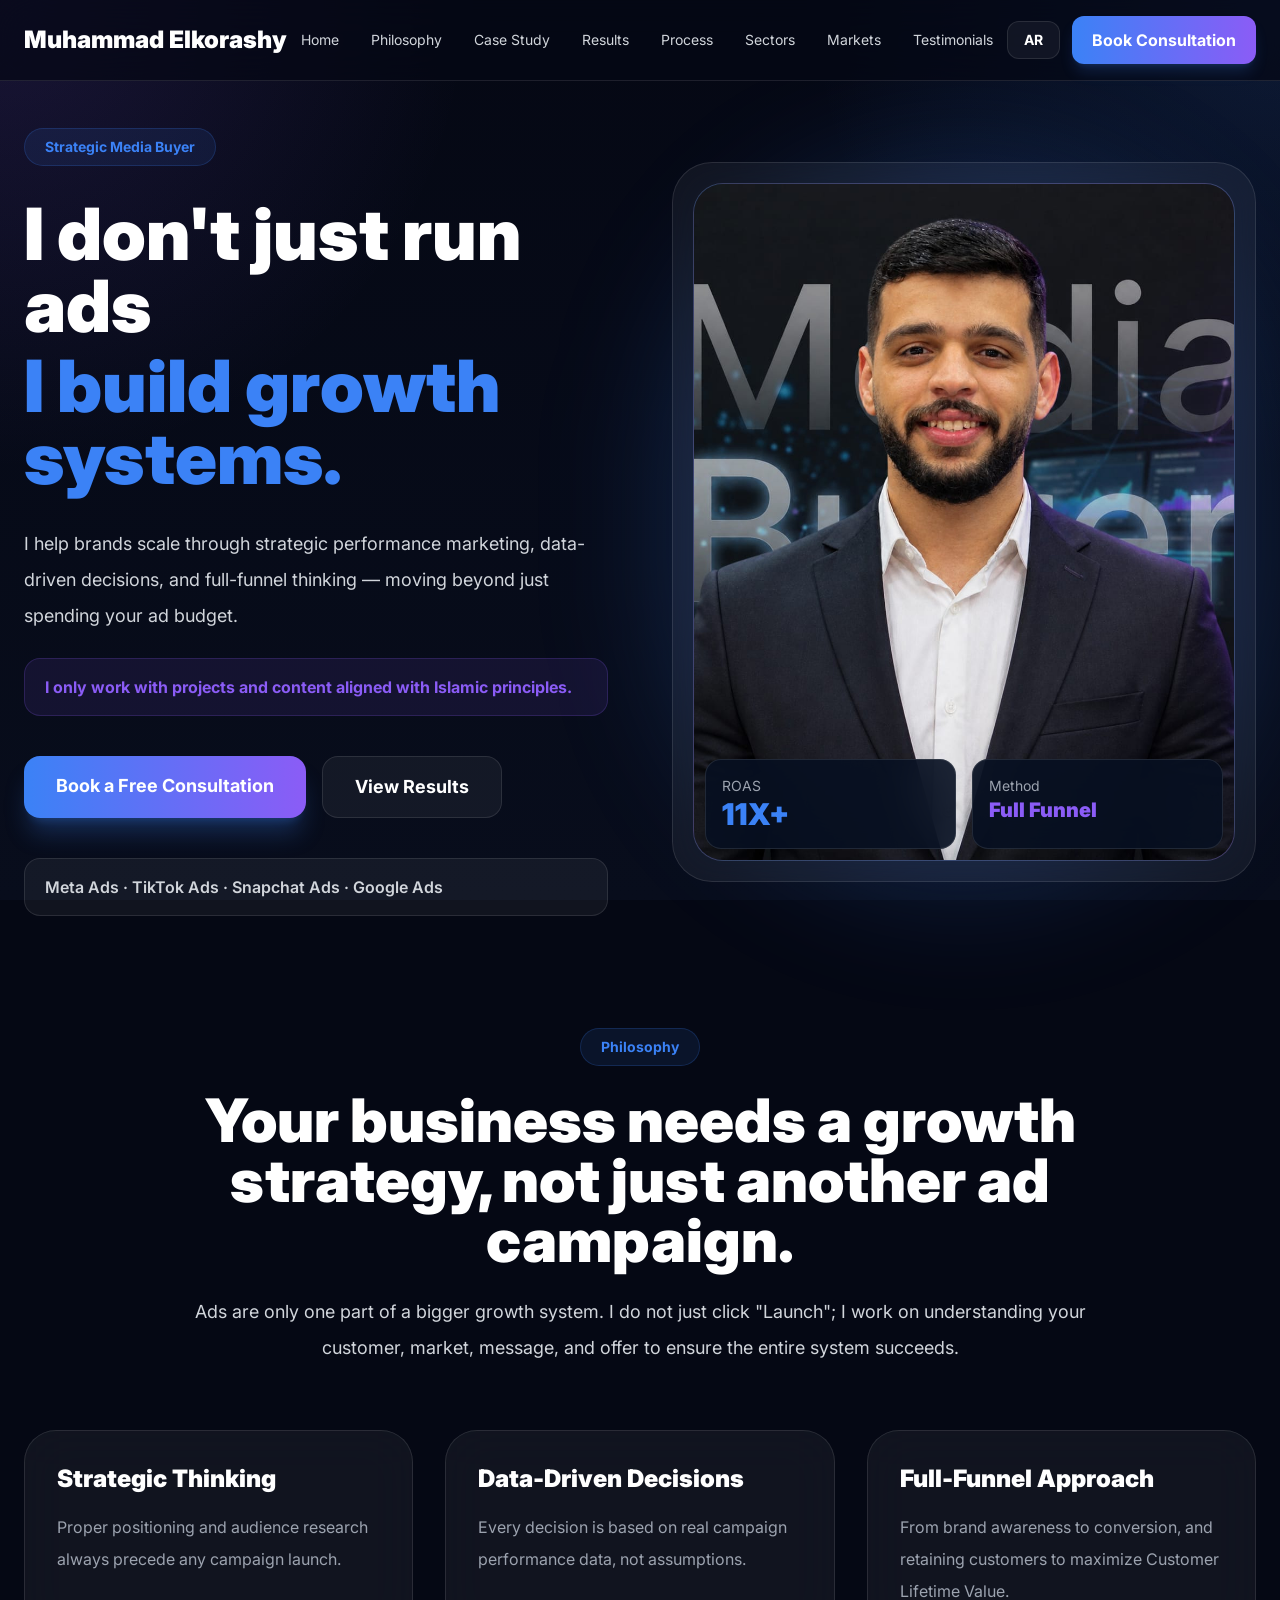
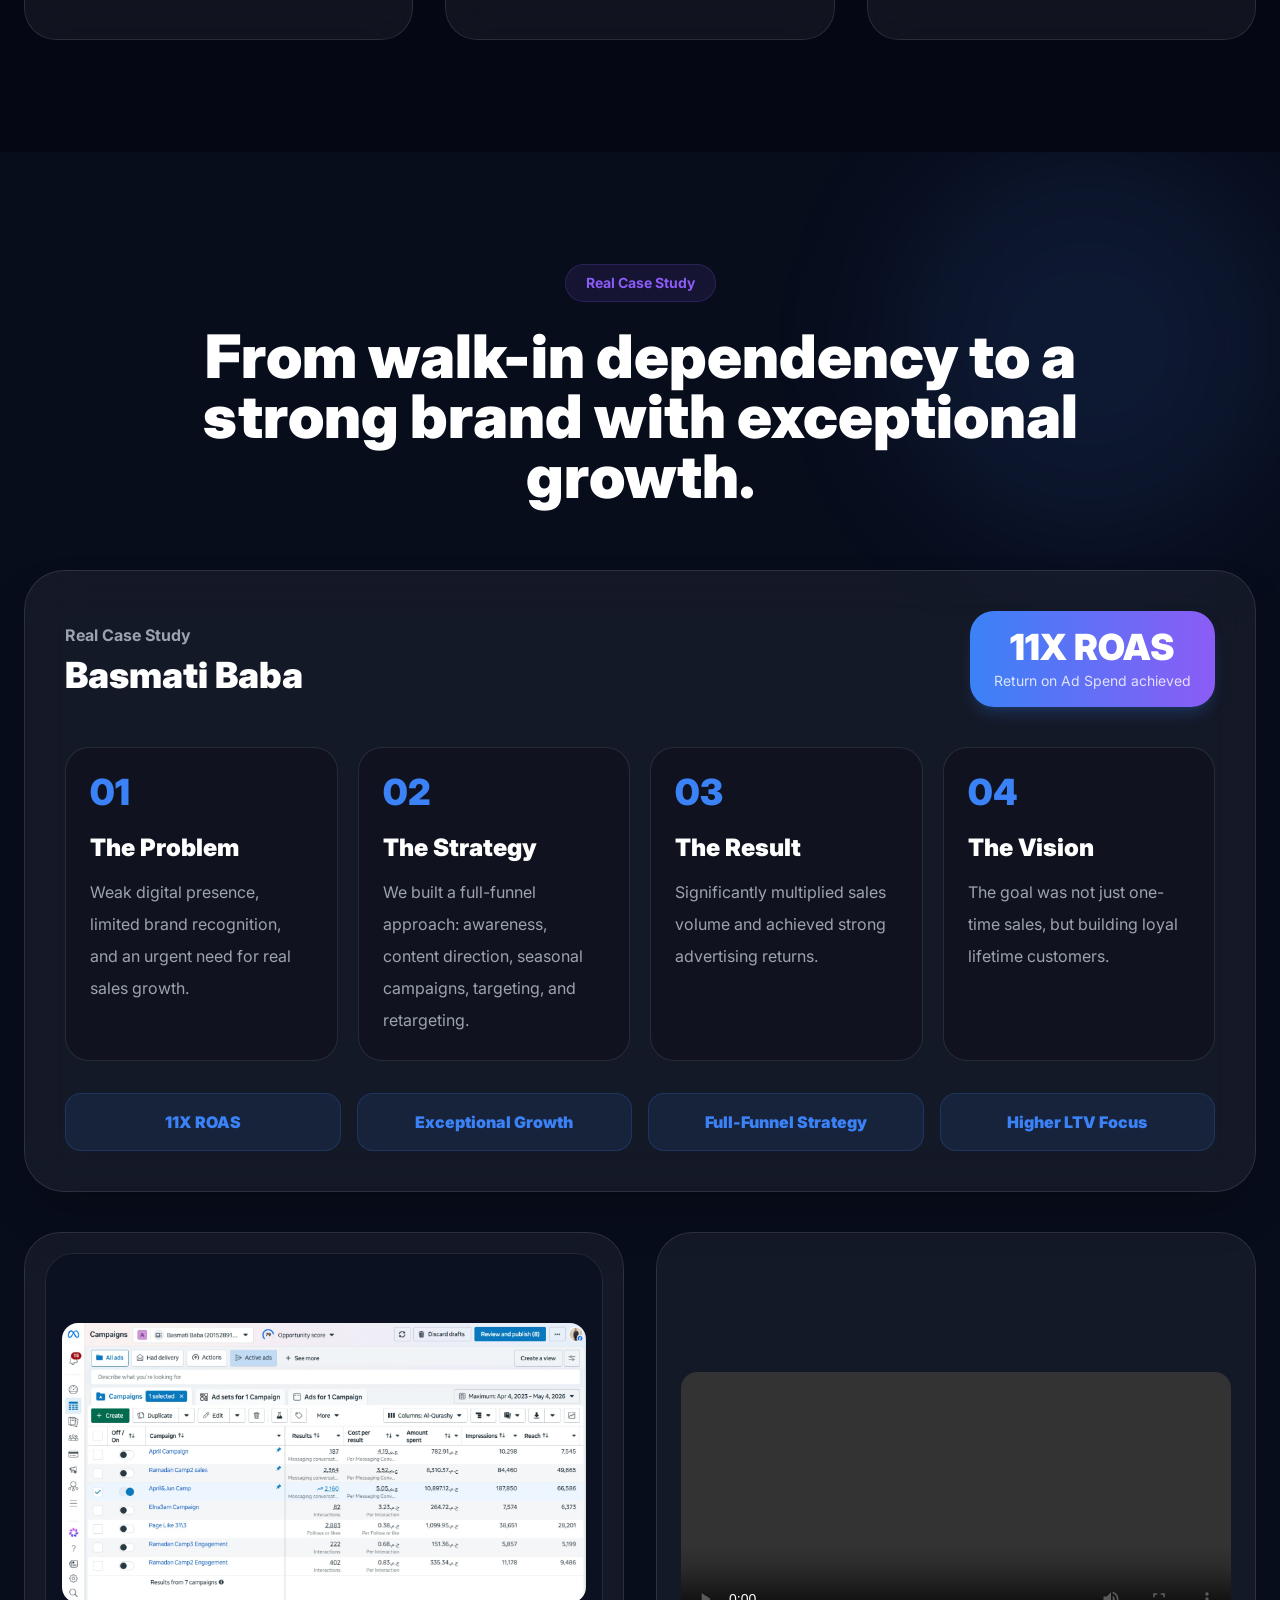
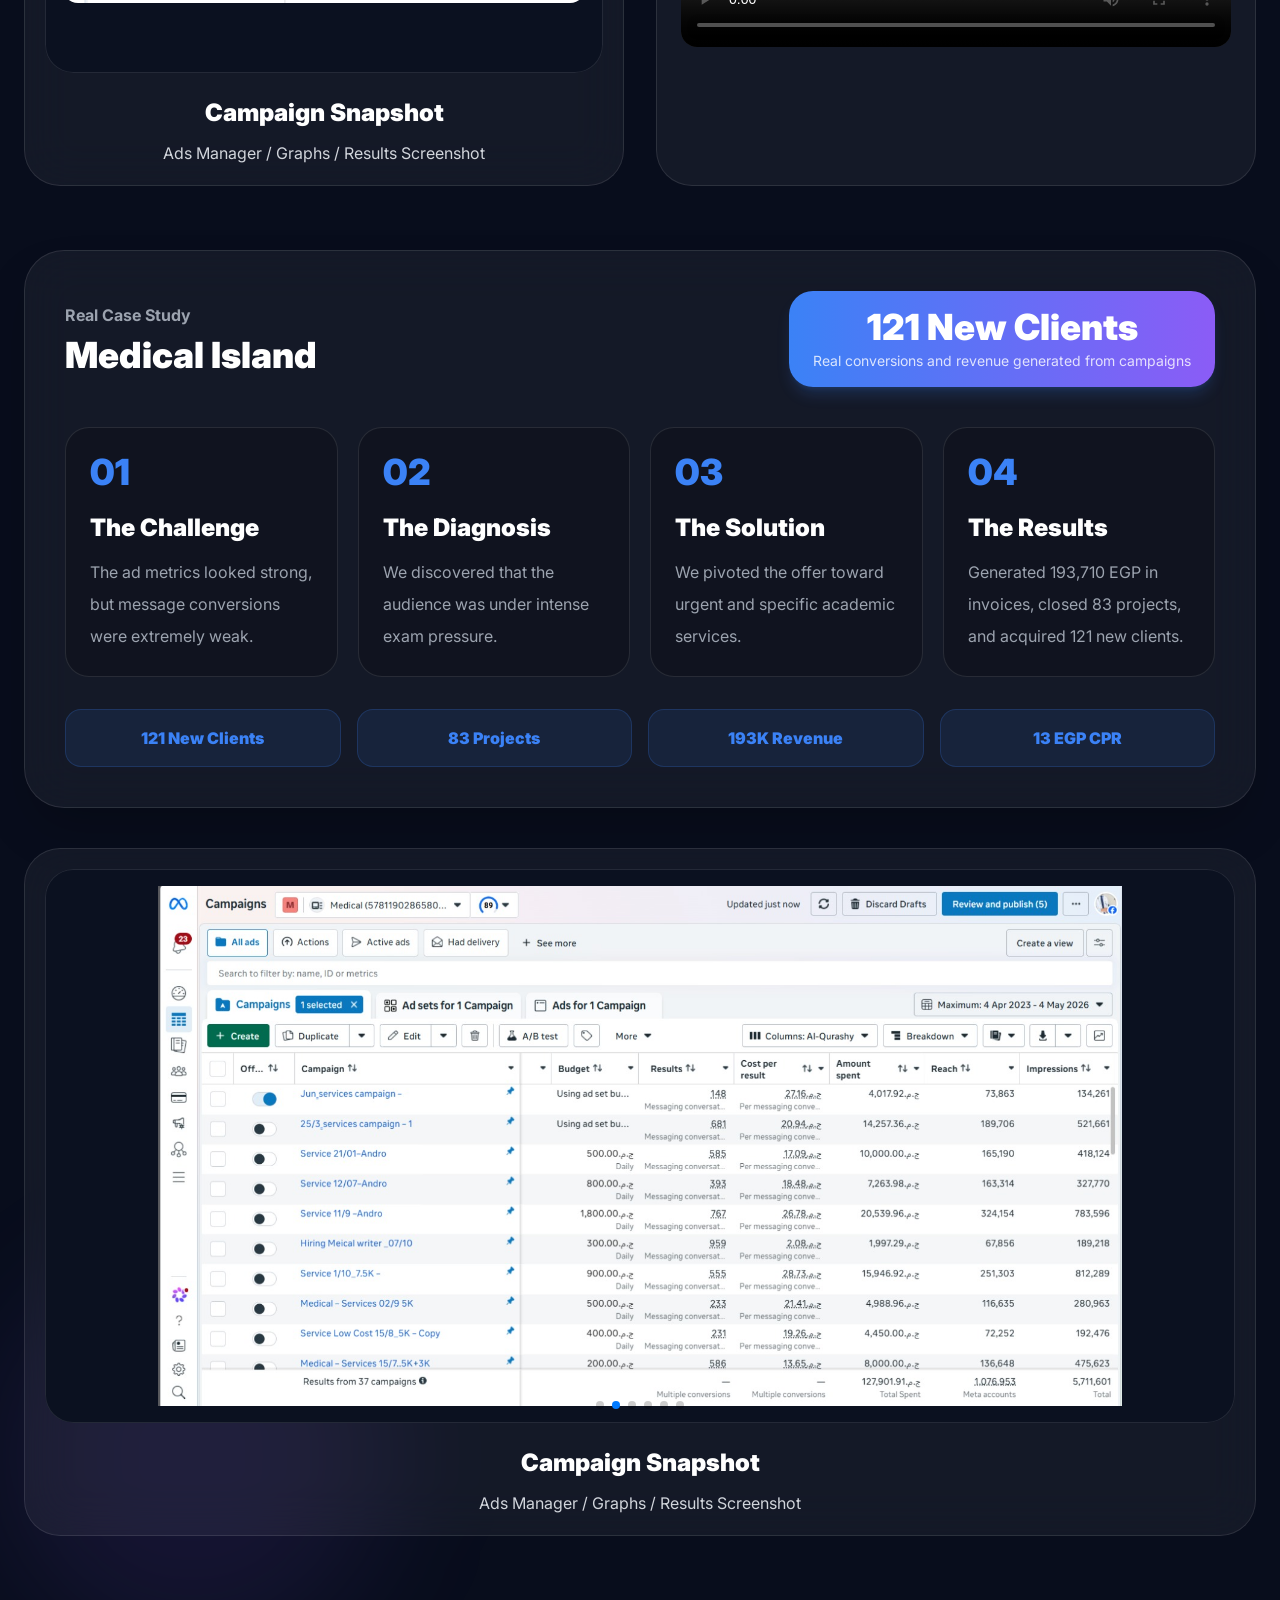
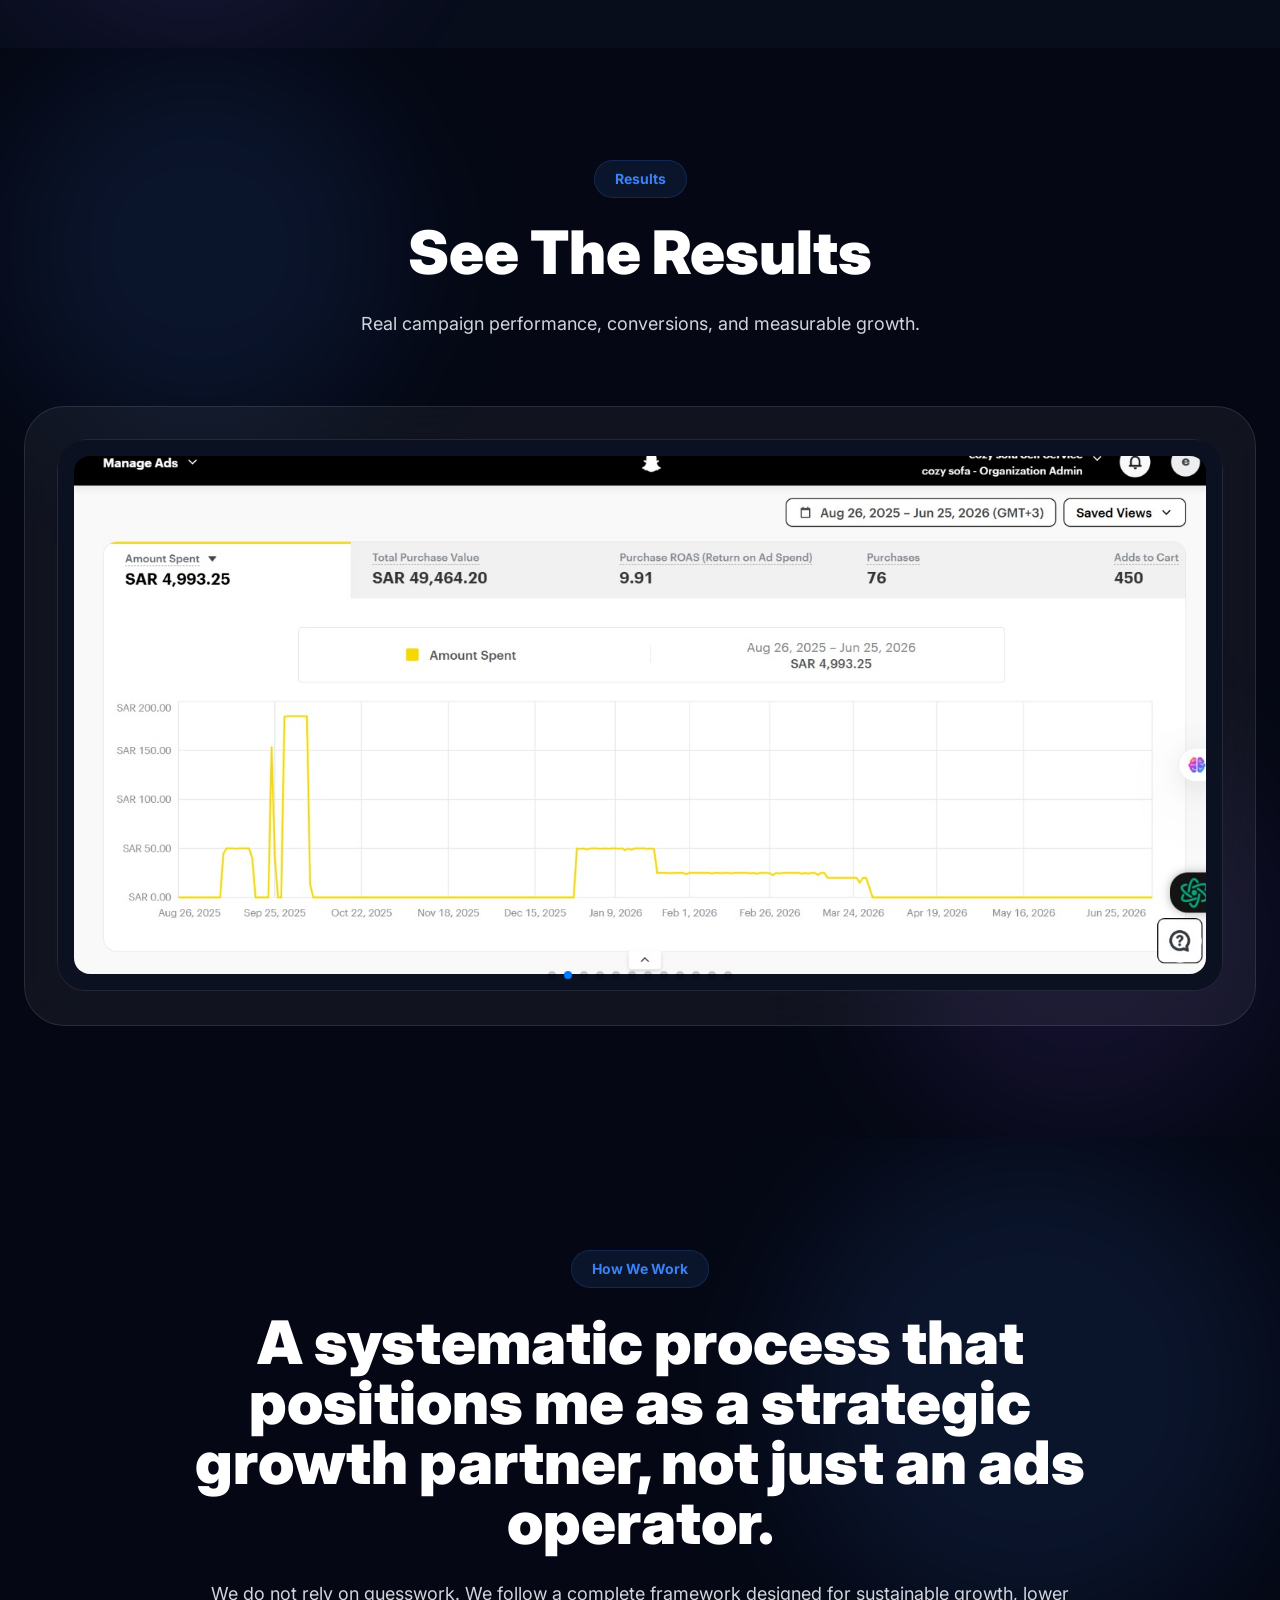
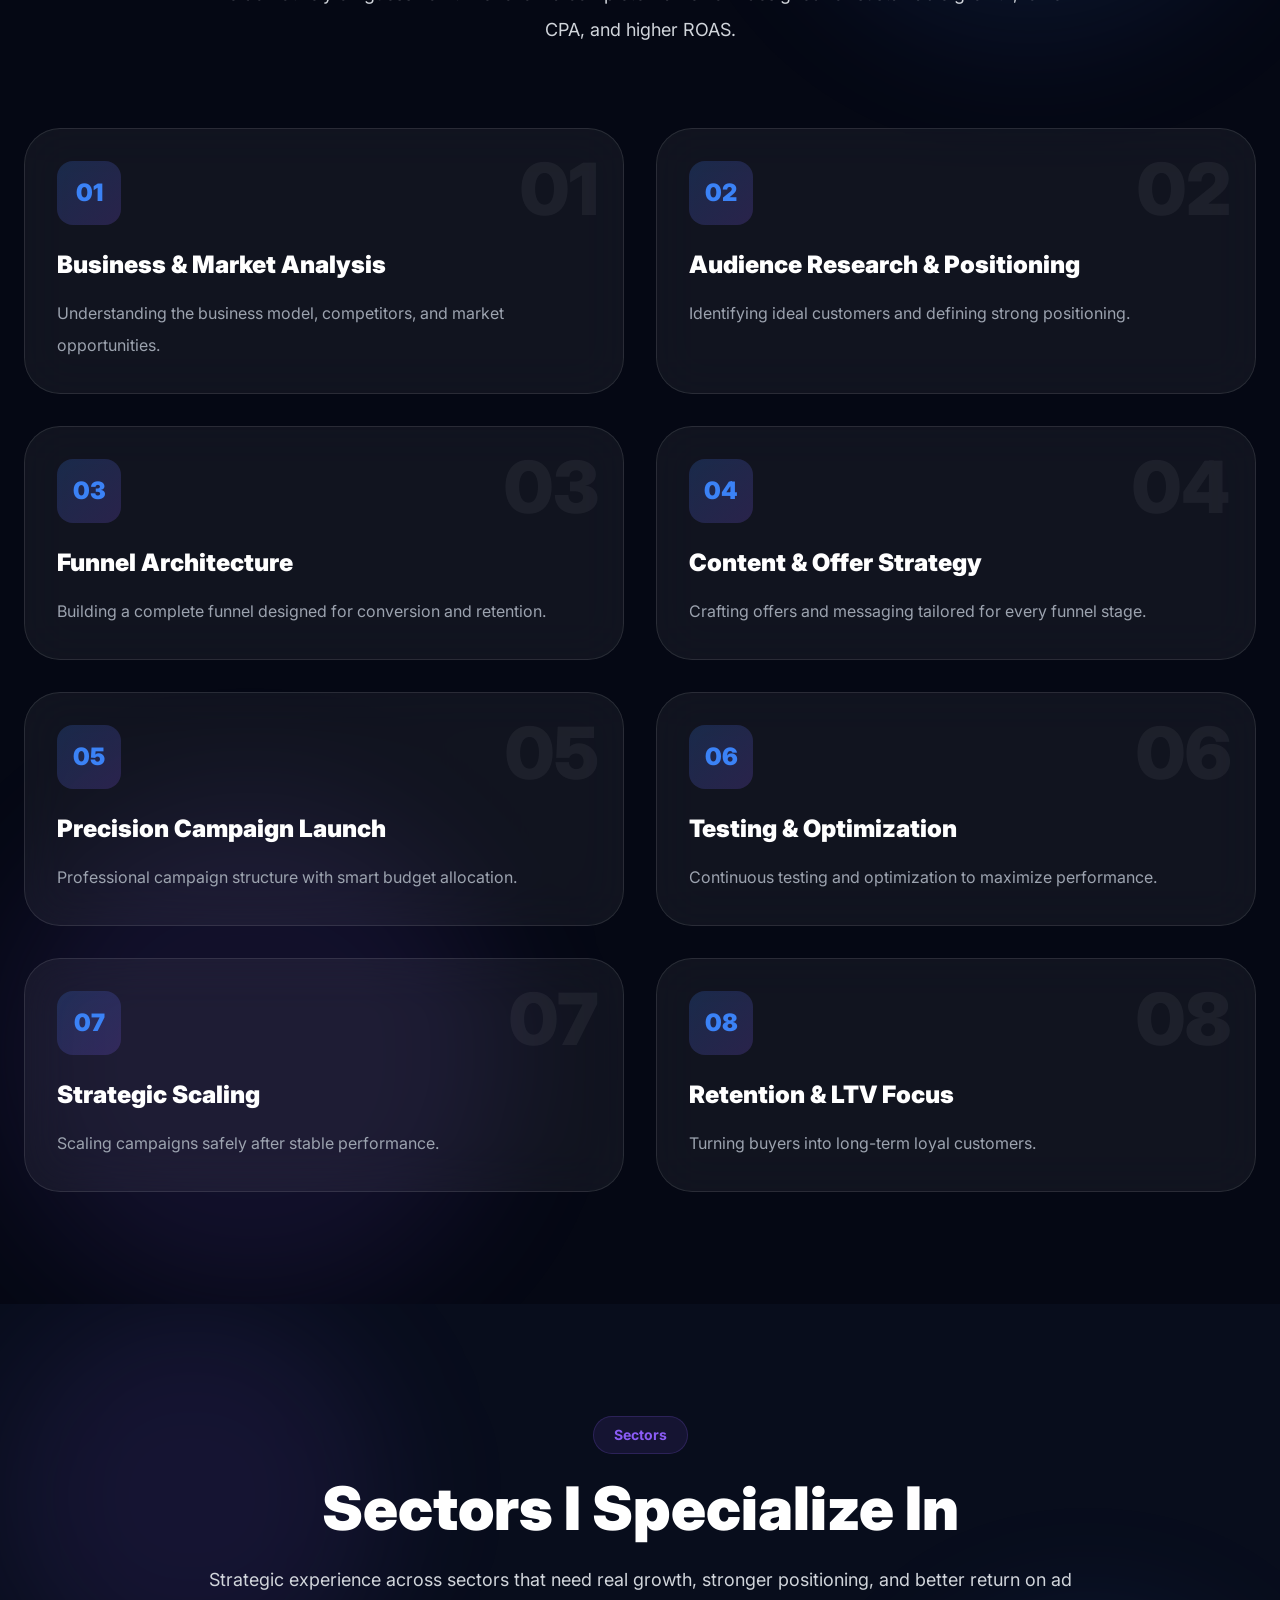
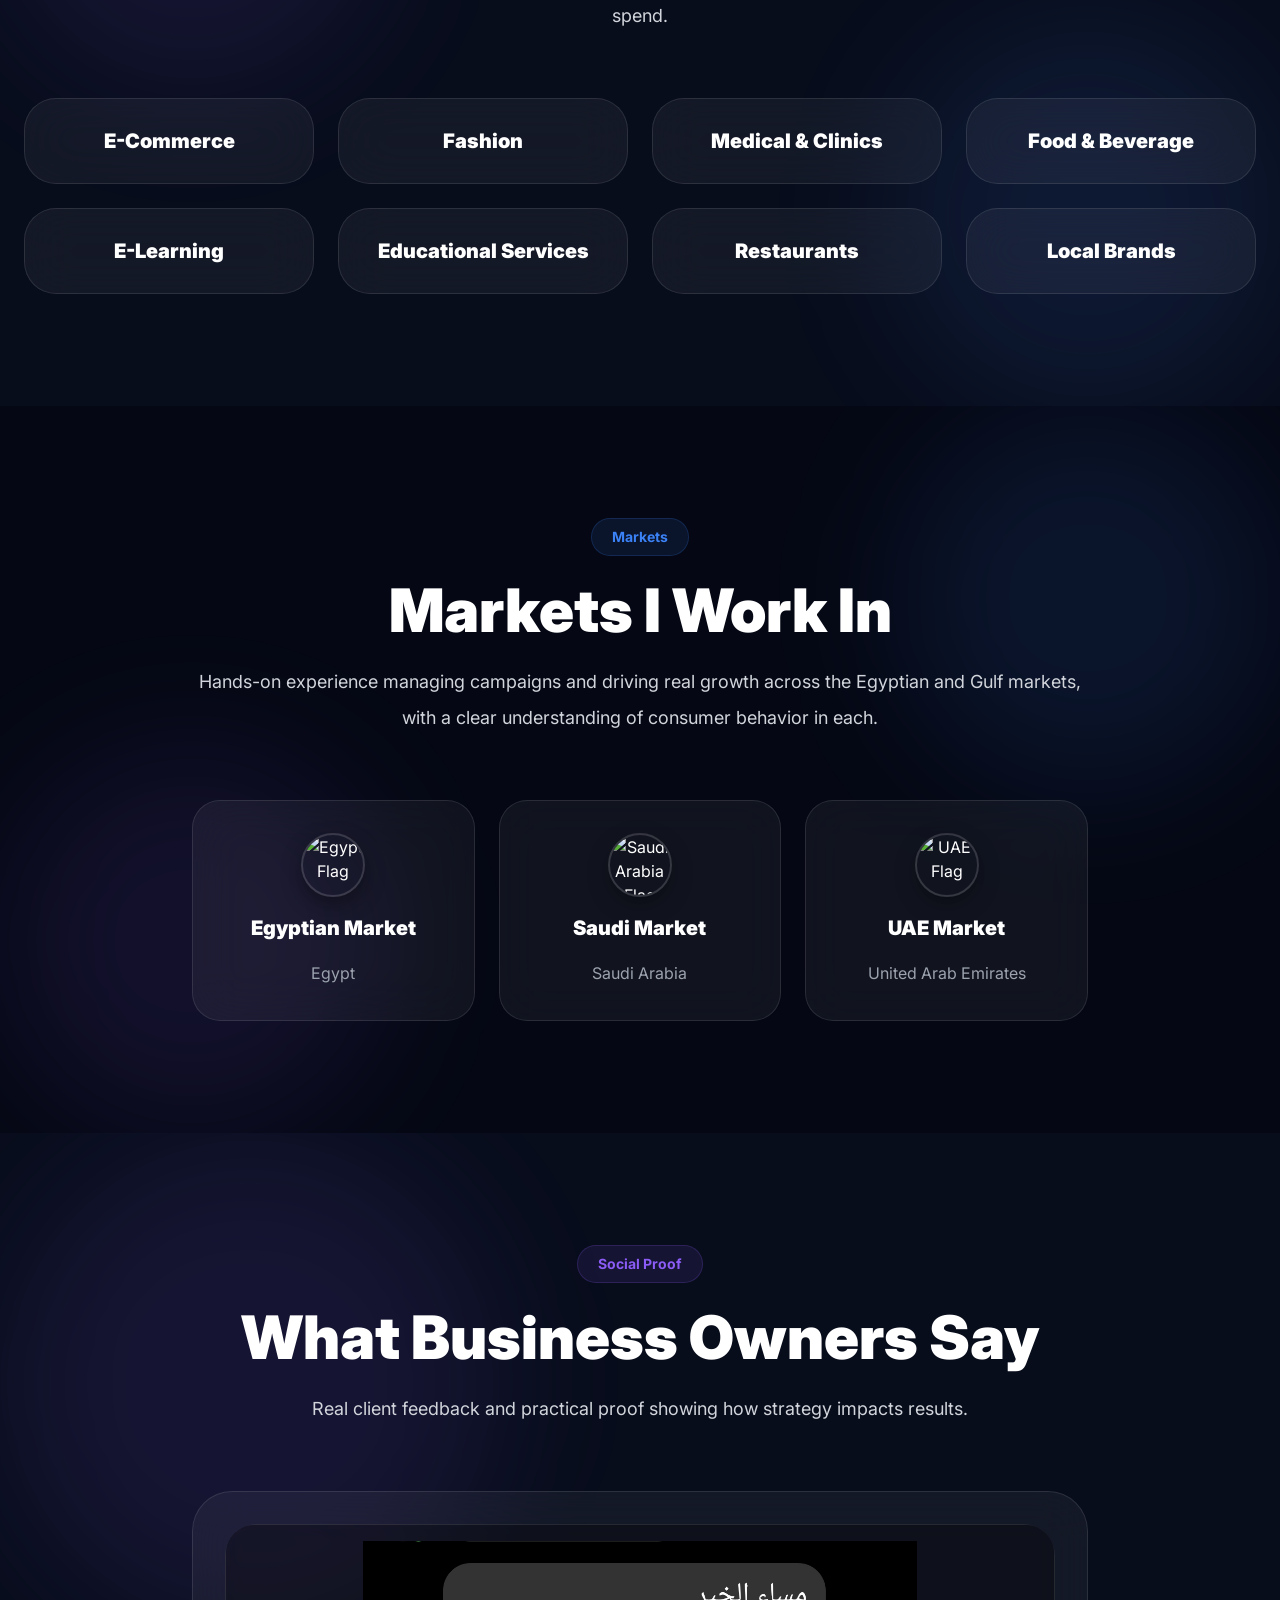
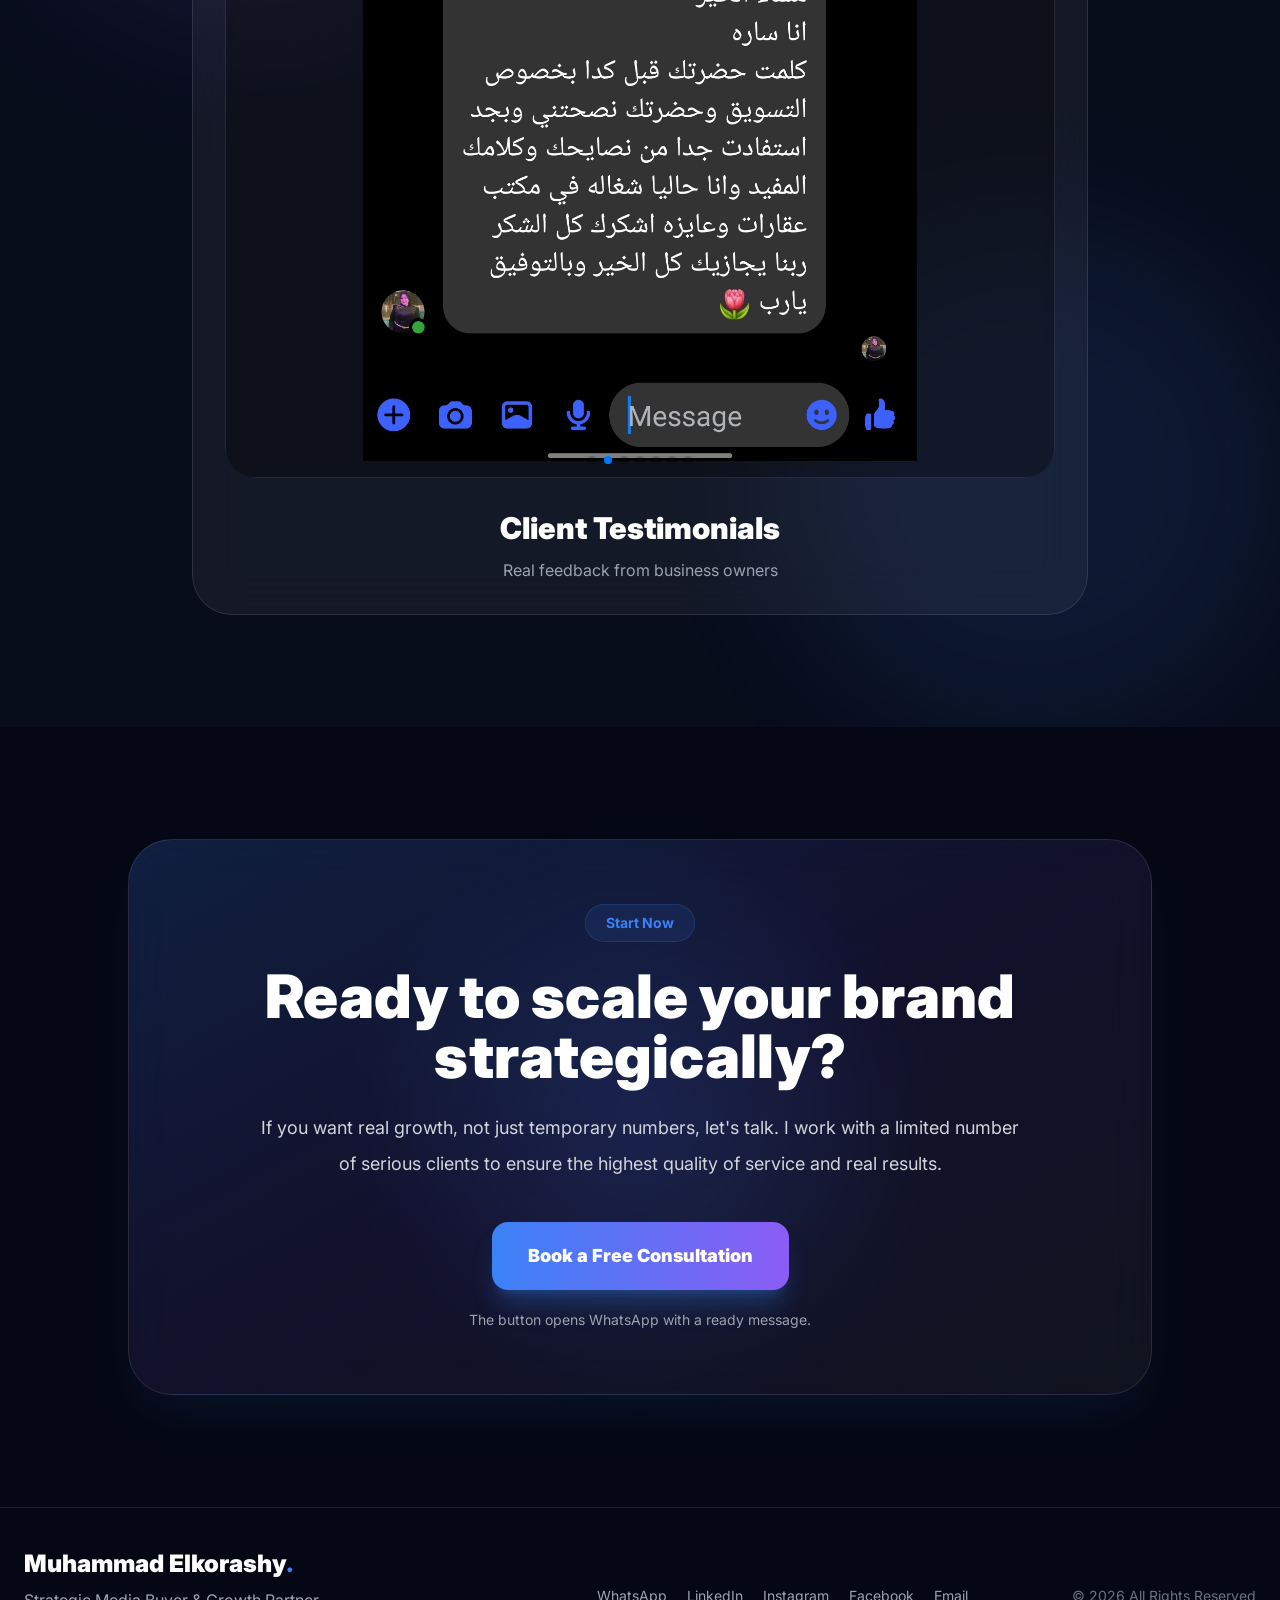
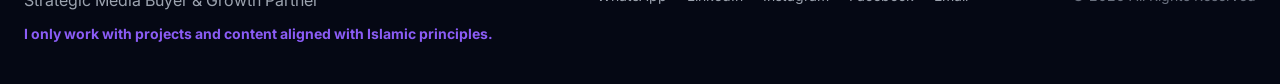
==== index-en.html @ f22efe4b "Initial commit" ====
<!DOCTYPE html>
<html lang="en" dir="ltr">

<head>
    <meta charset="UTF-8">
    <meta name="viewport" content="width=device-width, initial-scale=1.0">
    <title>Muhammad Elkorashy</title>
    <link rel="icon" type="image/png" href="favicon.png">
    <link rel="stylesheet" href="style.css">

    <link rel="stylesheet" href="https://cdn.jsdelivr.net/npm/swiper@11/swiper-bundle.min.css" />
    <link href="https://fonts.googleapis.com/css2?family=Cairo:wght@200;300;400;500;600;700;800;900&family=Inter:wght@400;500;600;700;800;900&display=swap" rel="stylesheet">
</head>

<body class="bg-dark text-white overflow-x-hidden">

    <div class="fixed inset-0 -z-10 bg-[radial-gradient(circle_at_top_right,rgba(59,130,246,.15),transparent_30%),radial-gradient(circle_at_top_left,rgba(139,92,246,.15),transparent_30%),linear-gradient(to_bottom,#050814,#080d1c)]"></div>

    <nav class="fixed top-0 left-0 right-0 z-50 border-b border-white/10 backdrop-blur-xl bg-[#050814]/70">
        <div class="max-w-7xl mx-auto px-6 py-4 flex items-center justify-between">

            <h1 class="text-2xl font-black">
                Muhammad Elkorashy<span class="text-primary"></span>
            </h1>

            <div class="hidden lg:flex items-center gap-8 text-sm text-gray-300">
                <a href="#home" class="hover:text-white transition">Home</a>
                <a href="#philosophy" class="hover:text-white transition">Philosophy</a>
                <a href="#case-study" class="hover:text-white transition">Case Study</a>
                <a href="#results" class="hover:text-white transition">Results</a>
                <!-- <a href="#services" class="hover:text-white transition">Services</a> -->
                <a href="#process" class="hover:text-white transition">Process</a>
                <a href="#sectors" class="hover:text-white transition">Sectors</a>
                <a href="#markets" class="hover:text-white transition">Markets</a>
                <a href="#proof" class="hover:text-white transition">Testimonials</a>
            </div>

            <div class="flex items-center gap-3">
                <a href="index.html" class="px-4 py-2 rounded-xl border border-white/10 bg-white/5 text-sm font-bold">
                    AR
                </a>

                <a href="#contact" class="bg-gradient-to-r from-primary to-secondary px-5 py-3 rounded-xl font-bold shadow-lg shadow-primary/20 hover:scale-105 transition">
                    Book Consultation
                </a>
            </div>

        </div>
    </nav>

    <section id="home" class="min-h-screen flex items-center pt-32 px-6">
        <div class="max-w-7xl mx-auto grid lg:grid-cols-2 gap-16 items-center">
            <div>
                <div class="inline-flex items-center rounded-full border border-primary/20 bg-primary/10 px-5 py-2 text-sm font-bold text-primary">
                    Strategic Media Buyer
                </div>

                <h1 class="text-5xl md:text-7xl font-black leading-tight mt-8">
                    I don't just run ads
                    <span class="text-primary block mt-2">I build growth systems.</span>
                </h1>

                <p class="text-gray-300 text-lg leading-9 mt-8 max-w-2xl">
                    I help brands scale through strategic performance marketing, data-driven decisions, and full-funnel thinking — moving beyond just spending your ad budget.
                </p>

                <p class="mt-6 border border-secondary/20 bg-secondary/10 rounded-2xl px-5 py-4 text-secondary font-bold max-w-2xl">
                    I only work with projects and content aligned with Islamic principles.
                </p>

                <div class="flex flex-wrap gap-4 mt-10">
                    <a href="#contact" class="bg-gradient-to-r from-primary to-secondary px-8 py-4 rounded-2xl font-bold text-lg shadow-xl shadow-primary/25 hover:scale-105 transition">
                        Book a Free Consultation
                    </a>
                    <a href="#results" class="border border-white/10 bg-white/5 px-8 py-4 rounded-2xl font-bold text-lg hover:bg-white/10 transition">
                        View Results
                    </a>
                </div>

                <div class="mt-10 border border-white/10 bg-white/5 rounded-2xl px-5 py-4 text-gray-300 font-semibold">
                    Meta Ads · TikTok Ads · Snapchat Ads · Google Ads
                </div>
            </div>

            <div class="relative">
                <div class="absolute inset-0 bg-primary/20 blur-3xl rounded-full"></div>

                <div class="relative border border-white/10 bg-white/5 backdrop-blur-xl rounded-[40px] p-5 overflow-hidden">
                    <div class="aspect-[4/5] rounded-[30px] bg-gradient-to-br from-primary/20 to-secondary/20 border border-white/10 overflow-hidden relative">
                        <img src="images/profile.webp" alt="Muhammad Elkorashy" class="w-full h-full object-cover" onerror="this.style.display='none'; this.nextElementSibling.style.display='flex';">

                        <div class="hidden w-full h-full items-center justify-center text-center p-8">
                            <div>
                                <div class="w-32 h-32 rounded-full bg-white/10 mx-auto mb-6"></div>
                                <h3 class="text-3xl font-black">Personal Photo</h3>
                                <p class="text-gray-400 mt-3">Place the image inside public/images/profile.webp</p>
                            </div>
                        </div>
                    </div>

                    <div class="absolute bottom-8 right-8 left-8 grid grid-cols-2 gap-4">
                        <div class="bg-[#071022]/90 border border-white/10 rounded-2xl p-4 backdrop-blur-xl">
                            <p class="text-sm text-gray-400">ROAS</p>
                            <h3 class="text-3xl font-black text-primary">11X+</h3>
                        </div>
                        <div class="bg-[#071022]/90 border border-white/10 rounded-2xl p-4 backdrop-blur-xl">
                            <p class="text-sm text-gray-400">Method</p>
                            <h3 class="text-xl font-black text-secondary">Full Funnel</h3>
                        </div>
                    </div>
                </div>
            </div>
        </div>
    </section>

    <!-- Philosophy -->
    <section id="philosophy" class="py-28 px-6 relative">
        <div class="max-w-7xl mx-auto">
            <div class="text-center max-w-4xl mx-auto mb-16">
                <div class="inline-flex items-center rounded-full border border-primary/20 bg-primary/10 px-5 py-2 text-sm font-bold text-primary">
                    Philosophy
                </div>
                <h2 class="text-4xl md:text-6xl font-black leading-tight mt-6">
                    Your business needs a growth strategy, not just another ad campaign.
                </h2>
                <p class="text-gray-300 text-lg leading-9 mt-6">
                    Ads are only one part of a bigger growth system. I do not just click "Launch"; I work on understanding your customer, market, message, and offer to ensure the entire system succeeds.
                </p>
            </div>

            <div class="grid md:grid-cols-3 gap-8">
                <div class="group bg-white/5 border border-white/10 rounded-[32px] p-8 backdrop-blur-xl hover:border-primary/40 hover:bg-primary/5 transition duration-300">
                    <h3 class="text-2xl font-black mb-4">Strategic Thinking</h3>
                    <p class="text-gray-400 leading-8">Proper positioning and audience research always precede any campaign launch.</p>
                </div>
                <div class="group bg-white/5 border border-white/10 rounded-[32px] p-8 backdrop-blur-xl hover:border-primary/40 hover:bg-primary/5 transition duration-300">
                    <h3 class="text-2xl font-black mb-4">Data-Driven Decisions</h3>
                    <p class="text-gray-400 leading-8">Every decision is based on real campaign performance data, not assumptions.</p>
                </div>
                <div class="group bg-white/5 border border-white/10 rounded-[32px] p-8 backdrop-blur-xl hover:border-primary/40 hover:bg-primary/5 transition duration-300">
                    <h3 class="text-2xl font-black mb-4">Full-Funnel Approach</h3>
                    <p class="text-gray-400 leading-8">From brand awareness to conversion, and retaining customers to maximize Customer Lifetime Value.</p>
                </div>
            </div>
        </div>
    </section>

    <!-- Case Study -->
    <section id="case-study" class="py-28 px-6 bg-[#080d1c] relative overflow-hidden">
        <div class="absolute top-0 right-0 w-96 h-96 bg-primary/10 rounded-full blur-3xl"></div>
        <div class="absolute bottom-0 left-0 w-96 h-96 bg-secondary/10 rounded-full blur-3xl"></div>

        <div class="max-w-7xl mx-auto relative z-10">
            <div class="text-center max-w-4xl mx-auto mb-16">
                <div class="inline-flex items-center rounded-full border border-secondary/20 bg-secondary/10 px-5 py-2 text-sm font-bold text-secondary">
                    Real Case Study
                </div>
                <h2 class="text-4xl md:text-6xl font-black leading-tight mt-6">
                    From walk-in dependency to a strong brand with exceptional growth.
                </h2>
            </div>

            <div class="grid gap-16">

                <!-- Case 1: Basmati Baba -->
                <div class="grid gap-10">
                    <div class="bg-white/5 border border-white/10 rounded-[40px] p-8 md:p-10 backdrop-blur-xl shadow-2xl">
                        <div class="flex flex-wrap items-center justify-between gap-6 mb-10">
                            <div>
                                <p class="text-gray-400 font-bold mb-2">Real Case Study</p>
                                <h3 class="text-4xl font-black">Basmati Baba</h3>
                            </div>
                            <div class="bg-gradient-to-r from-primary to-secondary rounded-3xl px-6 py-4 text-center shadow-lg shadow-primary/20">
                                <h4 class="text-4xl font-black">11X ROAS</h4>
                                <p class="text-sm mt-1 text-white/80">Return on Ad Spend achieved</p>
                            </div>
                        </div>

                        <div class="grid md:grid-cols-2 lg:grid-cols-4 gap-5">
                            <div class="bg-black/20 border border-white/10 rounded-3xl p-6 hover:border-primary/40 transition">
                                <div class="text-4xl font-black text-primary mb-5">01</div>
                                <h4 class="text-2xl font-black mb-3">The Problem</h4>
                                <p class="text-gray-400 leading-8">Weak digital presence, limited brand recognition, and an urgent need for real sales growth.</p>
                            </div>
                            <div class="bg-black/20 border border-white/10 rounded-3xl p-6 hover:border-primary/40 transition">
                                <div class="text-4xl font-black text-primary mb-5">02</div>
                                <h4 class="text-2xl font-black mb-3">The Strategy</h4>
                                <p class="text-gray-400 leading-8">We built a full-funnel approach: awareness, content direction, seasonal campaigns, targeting, and retargeting.</p>
                            </div>
                            <div class="bg-black/20 border border-white/10 rounded-3xl p-6 hover:border-primary/40 transition">
                                <div class="text-4xl font-black text-primary mb-5">03</div>
                                <h4 class="text-2xl font-black mb-3">The Result</h4>
                                <p class="text-gray-400 leading-8">Significantly multiplied sales volume and achieved strong advertising returns.</p>
                            </div>
                            <div class="bg-black/20 border border-white/10 rounded-3xl p-6 hover:border-primary/40 transition">
                                <div class="text-4xl font-black text-primary mb-5">04</div>
                                <h4 class="text-2xl font-black mb-3">The Vision</h4>
                                <p class="text-gray-400 leading-8">The goal was not just one-time sales, but building loyal lifetime customers.</p>
                            </div>
                        </div>

                        <div class="grid sm:grid-cols-2 lg:grid-cols-4 gap-4 mt-8">
                            <div class="bg-primary/10 border border-primary/20 rounded-2xl p-4 text-center font-black text-primary">11X ROAS</div>
                            <div class="bg-primary/10 border border-primary/20 rounded-2xl p-4 text-center font-black text-primary">Exceptional Growth</div>
                            <div class="bg-primary/10 border border-primary/20 rounded-2xl p-4 text-center font-black text-primary">Full-Funnel Strategy</div>
                            <div class="bg-primary/10 border border-primary/20 rounded-2xl p-4 text-center font-black text-primary">Higher LTV Focus</div>
                        </div>
                    </div>

                    <div class="grid lg:grid-cols-2 gap-8">
                        <div class="bg-white/5 border border-white/10 rounded-[36px] p-5 backdrop-blur-xl overflow-hidden">
                            <div class="swiper caseStudySlider-0 overflow-hidden rounded-[28px]">
                                <div class="swiper-wrapper">
                                    <div class="swiper-slide">
                                        <div class="rounded-[28px] border border-white/10 bg-[#0B1120] p-4 flex items-center justify-center min-h-[420px]">
                                            <img src="images/case-study/basmati-1.jpg" class="max-h-[520px] w-full object-contain rounded-2xl" alt="Basmati Baba">
                                        </div>
                                    </div>
                                    <!-- <div class="swiper-slide">
                                        <div class="rounded-[28px] border border-white/10 bg-[#0B1120] p-4 flex items-center justify-center min-h-[420px]">
                                            <img src="images/case-study/basmati-2.jpg" class="max-h-[520px] w-full object-contain rounded-2xl" alt="Basmati Baba">
                                        </div>
                                    </div>
                                     <div class="swiper-slide">
                                        <div class="rounded-[28px] border border-white/10 bg-[#0B1120] p-4 flex items-center justify-center min-h-[420px]">
                                            <img src="images/case-study/basmati-3.jpg" class="max-h-[520px] w-full object-contain rounded-2xl" alt="Basmati Baba">
                                        </div>
                                    </div> -->
                                </div>
                                <div class="swiper-pagination"></div>
                            </div>
                            <div class="text-center mt-6">
                                <h4 class="text-2xl font-black">Campaign Snapshot</h4>
                                <p class="text-gray-300 mt-3">Ads Manager / Graphs / Results Screenshot</p>
                            </div>
                        </div>

                        <div class="bg-white/5 border border-white/10 rounded-[36px] p-6 min-h-[420px] flex items-center justify-center text-center">
                            <video controls class="max-h-[520px] w-full object-contain rounded-2xl bg-[#0B1120]">
                                <source src="videos/basmati-video.mp4" type="video/mp4">
                            </video>
                        </div>
                    </div>
                </div>

                <!-- Case 2: Medical Island -->
                <div class="grid gap-10">
                    <div class="bg-white/5 border border-white/10 rounded-[40px] p-8 md:p-10 backdrop-blur-xl shadow-2xl">
                        <div class="flex flex-wrap items-center justify-between gap-6 mb-10">
                            <div>
                                <p class="text-gray-400 font-bold mb-2">Real Case Study</p>
                                <h3 class="text-4xl font-black">Medical Island</h3>
                            </div>
                            <div class="bg-gradient-to-r from-primary to-secondary rounded-3xl px-6 py-4 text-center shadow-lg shadow-primary/20">
                                <h4 class="text-4xl font-black">121 New Clients</h4>
                                <p class="text-sm mt-1 text-white/80">Real conversions and revenue generated from campaigns</p>
                            </div>
                        </div>

                        <div class="grid md:grid-cols-2 lg:grid-cols-4 gap-5">
                            <div class="bg-black/20 border border-white/10 rounded-3xl p-6 hover:border-primary/40 transition">
                                <div class="text-4xl font-black text-primary mb-5">01</div>
                                <h4 class="text-2xl font-black mb-3">The Challenge</h4>
                                <p class="text-gray-400 leading-8">The ad metrics looked strong, but message conversions were extremely weak.</p>
                            </div>
                            <div class="bg-black/20 border border-white/10 rounded-3xl p-6 hover:border-primary/40 transition">
                                <div class="text-4xl font-black text-primary mb-5">02</div>
                                <h4 class="text-2xl font-black mb-3">The Diagnosis</h4>
                                <p class="text-gray-400 leading-8">We discovered that the audience was under intense exam pressure.</p>
                            </div>
                            <div class="bg-black/20 border border-white/10 rounded-3xl p-6 hover:border-primary/40 transition">
                                <div class="text-4xl font-black text-primary mb-5">03</div>
                                <h4 class="text-2xl font-black mb-3">The Solution</h4>
                                <p class="text-gray-400 leading-8">We pivoted the offer toward urgent and specific academic services.</p>
                            </div>
                            <div class="bg-black/20 border border-white/10 rounded-3xl p-6 hover:border-primary/40 transition">
                                <div class="text-4xl font-black text-primary mb-5">04</div>
                                <h4 class="text-2xl font-black mb-3">The Results</h4>
                                <p class="text-gray-400 leading-8">Generated 193,710 EGP in invoices, closed 83 projects, and acquired 121 new clients.</p>
                            </div>
                        </div>

                        <div class="grid sm:grid-cols-2 lg:grid-cols-4 gap-4 mt-8">
                            <div class="bg-primary/10 border border-primary/20 rounded-2xl p-4 text-center font-black text-primary">121 New Clients</div>
                            <div class="bg-primary/10 border border-primary/20 rounded-2xl p-4 text-center font-black text-primary">83 Projects</div>
                            <div class="bg-primary/10 border border-primary/20 rounded-2xl p-4 text-center font-black text-primary">193K Revenue</div>
                            <div class="bg-primary/10 border border-primary/20 rounded-2xl p-4 text-center font-black text-primary">13 EGP CPR</div>
                        </div>
                    </div>

                    <div class="grid grid-cols-1 gap-8">
                        <div class="bg-white/5 border border-white/10 rounded-[36px] p-5 backdrop-blur-xl overflow-hidden">
                            <div class="swiper caseStudySlider-1 overflow-hidden rounded-[28px]">
                                <div class="swiper-wrapper">
                                    <div class="swiper-slide"><div class="rounded-[28px] border border-white/10 bg-[#0B1120] p-4 flex items-center justify-center min-h-[420px]"><img src="images/case-study/medical-1.jpg" class="max-h-[520px] w-full object-contain rounded-2xl" alt="Medical Island"></div></div>
                                    <div class="swiper-slide"><div class="rounded-[28px] border border-white/10 bg-[#0B1120] p-4 flex items-center justify-center min-h-[420px]"><img src="images/case-study/medical-2.jpg" class="max-h-[520px] w-full object-contain rounded-2xl" alt="Medical Island"></div></div>
                                    <div class="swiper-slide"><div class="rounded-[28px] border border-white/10 bg-[#0B1120] p-4 flex items-center justify-center min-h-[420px]"><img src="images/case-study/medical-3.jpg" class="max-h-[520px] w-full object-contain rounded-2xl" alt="Medical Island"></div></div>
                                    <div class="swiper-slide"><div class="rounded-[28px] border border-white/10 bg-[#0B1120] p-4 flex items-center justify-center min-h-[420px]"><img src="images/case-study/medical-4.jpg" class="max-h-[520px] w-full object-contain rounded-2xl" alt="Medical Island"></div></div>
                                    <div class="swiper-slide"><div class="rounded-[28px] border border-white/10 bg-[#0B1120] p-4 flex items-center justify-center min-h-[420px]"><img src="images/case-study/medical-5.jpg" class="max-h-[520px] w-full object-contain rounded-2xl" alt="Medical Island"></div></div>
                                    <div class="swiper-slide"><div class="rounded-[28px] border border-white/10 bg-[#0B1120] p-4 flex items-center justify-center min-h-[420px]"><img src="images/case-study/medical-6.jpg" class="max-h-[520px] w-full object-contain rounded-2xl" alt="Medical Island"></div></div>
                                </div>
                                <div class="swiper-pagination"></div>
                            </div>
                            <div class="text-center mt-6">
                                <h4 class="text-2xl font-black">Campaign Snapshot</h4>
                                <p class="text-gray-300 mt-3">Ads Manager / Graphs / Results Screenshot</p>
                            </div>
                        </div>
                    </div>
                </div>

            </div>
        </div>
    </section>

    <!-- Results -->
    <section id="results" class="py-28 px-6 bg-[#050814] relative overflow-hidden">
        <div class="absolute top-0 left-0 w-[400px] h-[400px] bg-primary/10 rounded-full blur-3xl"></div>
        <div class="absolute bottom-0 right-0 w-[400px] h-[400px] bg-secondary/10 rounded-full blur-3xl"></div>

        <div class="max-w-7xl mx-auto relative z-10">
            <div class="text-center max-w-4xl mx-auto mb-16">
                <div class="inline-flex items-center rounded-full border border-primary/20 bg-primary/10 px-5 py-2 text-sm font-bold text-primary">
                    Results
                </div>
                <h2 class="text-4xl md:text-6xl font-black leading-tight mt-6">See The Results</h2>
                <p class="text-gray-300 text-lg leading-9 mt-6">
                    Real campaign performance, conversions, and measurable growth.
                </p>
            </div>

            <div class="bg-white/5 border border-white/10 rounded-[40px] p-5 md:p-8 backdrop-blur-xl">
                <div class="swiper resultsSlider overflow-hidden rounded-[32px]">
                    <div class="swiper-wrapper">
                        <div class="swiper-slide"><div class="rounded-[28px] border border-white/10 bg-[#0B1120] p-4 flex items-center justify-center min-h-[520px]"><img src="images/results/result10.jpg" class="max-h-[520px] w-full object-contain rounded-2xl" alt="Results"></div></div>
                        <div class="swiper-slide"><div class="rounded-[28px] border border-white/10 bg-[#0B1120] p-4 flex items-center justify-center min-h-[520px]"><img src="images/results/result12.jpg" class="max-h-[520px] w-full object-contain rounded-2xl" alt="Results"></div></div>
                        <div class="swiper-slide"><div class="rounded-[28px] border border-white/10 bg-[#0B1120] p-4 flex items-center justify-center min-h-[520px]"><img src="images/results/result13.jpg" class="max-h-[520px] w-full object-contain rounded-2xl" alt="Results"></div></div>
                        <div class="swiper-slide"><div class="rounded-[28px] border border-white/10 bg-[#0B1120] p-4 flex items-center justify-center min-h-[520px]"><img src="images/results/result11.jpg" class="max-h-[520px] w-full object-contain rounded-2xl" alt="Results"></div></div>
                        <div class="swiper-slide"><div class="rounded-[28px] border border-white/10 bg-[#0B1120] p-4 flex items-center justify-center min-h-[520px]"><img src="images/results/result1.jpg" class="max-h-[520px] w-full object-contain rounded-2xl" alt="Results"></div></div>
                        <div class="swiper-slide"><div class="rounded-[28px] border border-white/10 bg-[#0B1120] p-4 flex items-center justify-center min-h-[520px]"><img src="images/results/result2.jpg" class="max-h-[520px] w-full object-contain rounded-2xl" alt="Results"></div></div>
                        <div class="swiper-slide"><div class="rounded-[28px] border border-white/10 bg-[#0B1120] p-4 flex items-center justify-center min-h-[520px]"><img src="images/results/result3.jpg" class="max-h-[520px] w-full object-contain rounded-2xl" alt="Results"></div></div>
                        <div class="swiper-slide"><div class="rounded-[28px] border border-white/10 bg-[#0B1120] p-4 flex items-center justify-center min-h-[520px]"><img src="images/results/result8.jpg" class="max-h-[520px] w-full object-contain rounded-2xl" alt="Results"></div></div>
                        <div class="swiper-slide"><div class="rounded-[28px] border border-white/10 bg-[#0B1120] p-4 flex items-center justify-center min-h-[520px]"><img src="images/results/result9.jpg" class="max-h-[520px] w-full object-contain rounded-2xl" alt="Results"></div></div>
                        <div class="swiper-slide"><div class="rounded-[28px] border border-white/10 bg-[#0B1120] p-4 flex items-center justify-center min-h-[520px]"><img src="images/results/result4.jpg" class="max-h-[520px] w-full object-contain rounded-2xl" alt="Results"></div></div>
                        <div class="swiper-slide"><div class="rounded-[28px] border border-white/10 bg-[#0B1120] p-4 flex items-center justify-center min-h-[520px]"><img src="images/results/result5.jpg" class="max-h-[520px] w-full object-contain rounded-2xl" alt="Results"></div></div>
                        <div class="swiper-slide"><div class="rounded-[28px] border border-white/10 bg-[#0B1120] p-4 flex items-center justify-center min-h-[520px]"><img src="images/results/result14.jpg" class="max-h-[520px] w-full object-contain rounded-2xl" alt="Results"></div></div>
                       
                    </div>
                    <div class="swiper-pagination"></div>
                </div>
            </div>
        </div>
    </section>

     <!-- Process -->
    <section id="process" class="py-28 px-6 relative overflow-hidden">
        <div class="absolute top-0 right-0 w-[500px] h-[500px] bg-primary/10 rounded-full blur-3xl"></div>
        <div class="absolute bottom-0 left-0 w-[500px] h-[500px] bg-secondary/10 rounded-full blur-3xl"></div>

        <div class="max-w-7xl mx-auto relative z-10">
            <div class="text-center max-w-4xl mx-auto mb-20">
                <div class="inline-flex items-center rounded-full border border-primary/20 bg-primary/10 px-5 py-2 text-sm font-bold text-primary">
                    How We Work
                </div>
                <h2 class="text-4xl md:text-6xl font-black leading-tight mt-6">
                    A systematic process that positions me as a strategic growth partner, not just an ads operator.
                </h2>
                <p class="text-gray-300 text-lg leading-9 mt-6">
                    We do not rely on guesswork. We follow a complete framework designed for sustainable growth, lower CPA, and higher ROAS.
                </p>
            </div>

            <div class="grid lg:grid-cols-2 gap-8">
                <div class="group relative bg-white/5 border border-white/10 rounded-[36px] p-8 backdrop-blur-xl hover:border-primary/40 hover:bg-primary/5 transition duration-500 overflow-hidden">
                    <div class="absolute top-6 right-6 text-7xl font-black text-white/5 group-hover:text-primary/10 transition">01</div>
                    <div class="relative w-16 h-16 rounded-2xl bg-gradient-to-br from-primary/20 to-secondary/20 flex items-center justify-center text-2xl font-black text-primary mb-6">01</div>
                    <h3 class="text-2xl font-black mb-4 relative">Business & Market Analysis</h3>
                    <p class="text-gray-400 leading-8 relative">Understanding the business model, competitors, and market opportunities.</p>
                </div>
                <div class="group relative bg-white/5 border border-white/10 rounded-[36px] p-8 backdrop-blur-xl hover:border-primary/40 hover:bg-primary/5 transition duration-500 overflow-hidden">
                    <div class="absolute top-6 right-6 text-7xl font-black text-white/5 group-hover:text-primary/10 transition">02</div>
                    <div class="relative w-16 h-16 rounded-2xl bg-gradient-to-br from-primary/20 to-secondary/20 flex items-center justify-center text-2xl font-black text-primary mb-6">02</div>
                    <h3 class="text-2xl font-black mb-4 relative">Audience Research & Positioning</h3>
                    <p class="text-gray-400 leading-8 relative">Identifying ideal customers and defining strong positioning.</p>
                </div>
                <div class="group relative bg-white/5 border border-white/10 rounded-[36px] p-8 backdrop-blur-xl hover:border-primary/40 hover:bg-primary/5 transition duration-500 overflow-hidden">
                    <div class="absolute top-6 right-6 text-7xl font-black text-white/5 group-hover:text-primary/10 transition">03</div>
                    <div class="relative w-16 h-16 rounded-2xl bg-gradient-to-br from-primary/20 to-secondary/20 flex items-center justify-center text-2xl font-black text-primary mb-6">03</div>
                    <h3 class="text-2xl font-black mb-4 relative">Funnel Architecture</h3>
                    <p class="text-gray-400 leading-8 relative">Building a complete funnel designed for conversion and retention.</p>
                </div>
                <div class="group relative bg-white/5 border border-white/10 rounded-[36px] p-8 backdrop-blur-xl hover:border-primary/40 hover:bg-primary/5 transition duration-500 overflow-hidden">
                    <div class="absolute top-6 right-6 text-7xl font-black text-white/5 group-hover:text-primary/10 transition">04</div>
                    <div class="relative w-16 h-16 rounded-2xl bg-gradient-to-br from-primary/20 to-secondary/20 flex items-center justify-center text-2xl font-black text-primary mb-6">04</div>
                    <h3 class="text-2xl font-black mb-4 relative">Content & Offer Strategy</h3>
                    <p class="text-gray-400 leading-8 relative">Crafting offers and messaging tailored for every funnel stage.</p>
                </div>
                <div class="group relative bg-white/5 border border-white/10 rounded-[36px] p-8 backdrop-blur-xl hover:border-primary/40 hover:bg-primary/5 transition duration-500 overflow-hidden">
                    <div class="absolute top-6 right-6 text-7xl font-black text-white/5 group-hover:text-primary/10 transition">05</div>
                    <div class="relative w-16 h-16 rounded-2xl bg-gradient-to-br from-primary/20 to-secondary/20 flex items-center justify-center text-2xl font-black text-primary mb-6">05</div>
                    <h3 class="text-2xl font-black mb-4 relative">Precision Campaign Launch</h3>
                    <p class="text-gray-400 leading-8 relative">Professional campaign structure with smart budget allocation.</p>
                </div>
                <div class="group relative bg-white/5 border border-white/10 rounded-[36px] p-8 backdrop-blur-xl hover:border-primary/40 hover:bg-primary/5 transition duration-500 overflow-hidden">
                    <div class="absolute top-6 right-6 text-7xl font-black text-white/5 group-hover:text-primary/10 transition">06</div>
                    <div class="relative w-16 h-16 rounded-2xl bg-gradient-to-br from-primary/20 to-secondary/20 flex items-center justify-center text-2xl font-black text-primary mb-6">06</div>
                    <h3 class="text-2xl font-black mb-4 relative">Testing & Optimization</h3>
                    <p class="text-gray-400 leading-8 relative">Continuous testing and optimization to maximize performance.</p>
                </div>
                <div class="group relative bg-white/5 border border-white/10 rounded-[36px] p-8 backdrop-blur-xl hover:border-primary/40 hover:bg-primary/5 transition duration-500 overflow-hidden">
                    <div class="absolute top-6 right-6 text-7xl font-black text-white/5 group-hover:text-primary/10 transition">07</div>
                    <div class="relative w-16 h-16 rounded-2xl bg-gradient-to-br from-primary/20 to-secondary/20 flex items-center justify-center text-2xl font-black text-primary mb-6">07</div>
                    <h3 class="text-2xl font-black mb-4 relative">Strategic Scaling</h3>
                    <p class="text-gray-400 leading-8 relative">Scaling campaigns safely after stable performance.</p>
                </div>
                <div class="group relative bg-white/5 border border-white/10 rounded-[36px] p-8 backdrop-blur-xl hover:border-primary/40 hover:bg-primary/5 transition duration-500 overflow-hidden">
                    <div class="absolute top-6 right-6 text-7xl font-black text-white/5 group-hover:text-primary/10 transition">08</div>
                    <div class="relative w-16 h-16 rounded-2xl bg-gradient-to-br from-primary/20 to-secondary/20 flex items-center justify-center text-2xl font-black text-primary mb-6">08</div>
                    <h3 class="text-2xl font-black mb-4 relative">Retention & LTV Focus</h3>
                    <p class="text-gray-400 leading-8 relative">Turning buyers into long-term loyal customers.</p>
                </div>
            </div>
        </div>
    </section>

    <!-- Sectors -->
    <section id="sectors" class="py-28 px-6 bg-[#080d1c] relative overflow-hidden">
        <div class="absolute top-0 left-0 w-96 h-96 bg-secondary/10 rounded-full blur-3xl"></div>
        <div class="absolute bottom-0 right-0 w-96 h-96 bg-primary/10 rounded-full blur-3xl"></div>

        <div class="max-w-7xl mx-auto relative z-10">
            <div class="text-center max-w-4xl mx-auto mb-16">
                <div class="inline-flex items-center rounded-full border border-secondary/20 bg-secondary/10 px-5 py-2 text-sm font-bold text-secondary">
                    Sectors
                </div>
                <h2 class="text-4xl md:text-6xl font-black leading-tight mt-6">Sectors I Specialize In</h2>
                <p class="text-gray-300 text-lg leading-9 mt-6">
                    Strategic experience across sectors that need real growth, stronger positioning, and better return on ad spend.
                </p>
            </div>

            <div class="grid sm:grid-cols-2 lg:grid-cols-4 gap-6">
                <div class="group bg-white/5 border border-white/10 rounded-[32px] p-7 text-center backdrop-blur-xl hover:border-secondary/40 hover:bg-secondary/5 transition duration-300"><h3 class="text-xl font-black">E-Commerce</h3></div>
                <div class="group bg-white/5 border border-white/10 rounded-[32px] p-7 text-center backdrop-blur-xl hover:border-secondary/40 hover:bg-secondary/5 transition duration-300"><h3 class="text-xl font-black">Fashion</h3></div>
                <div class="group bg-white/5 border border-white/10 rounded-[32px] p-7 text-center backdrop-blur-xl hover:border-secondary/40 hover:bg-secondary/5 transition duration-300"><h3 class="text-xl font-black">Medical & Clinics</h3></div>
                <div class="group bg-white/5 border border-white/10 rounded-[32px] p-7 text-center backdrop-blur-xl hover:border-secondary/40 hover:bg-secondary/5 transition duration-300"><h3 class="text-xl font-black">Food & Beverage</h3></div>
                <div class="group bg-white/5 border border-white/10 rounded-[32px] p-7 text-center backdrop-blur-xl hover:border-secondary/40 hover:bg-secondary/5 transition duration-300"><h3 class="text-xl font-black">E-Learning</h3></div>
                <div class="group bg-white/5 border border-white/10 rounded-[32px] p-7 text-center backdrop-blur-xl hover:border-secondary/40 hover:bg-secondary/5 transition duration-300"><h3 class="text-xl font-black">Educational Services</h3></div>
                <div class="group bg-white/5 border border-white/10 rounded-[32px] p-7 text-center backdrop-blur-xl hover:border-secondary/40 hover:bg-secondary/5 transition duration-300"><h3 class="text-xl font-black">Restaurants</h3></div>
                <div class="group bg-white/5 border border-white/10 rounded-[32px] p-7 text-center backdrop-blur-xl hover:border-secondary/40 hover:bg-secondary/5 transition duration-300"><h3 class="text-xl font-black">Local Brands</h3></div>
            </div>
        </div>
    </section>

    <!-- Markets -->
    <section id="markets" class="py-28 px-6 relative overflow-hidden">
        <div class="absolute top-0 right-0 w-96 h-96 bg-primary/10 rounded-full blur-3xl"></div>
        <div class="absolute bottom-0 left-0 w-96 h-96 bg-secondary/10 rounded-full blur-3xl"></div>

        <div class="max-w-7xl mx-auto relative z-10">
            <div class="text-center max-w-4xl mx-auto mb-16">
                <div class="inline-flex items-center rounded-full border border-primary/20 bg-primary/10 px-5 py-2 text-sm font-bold text-primary">
                    Markets
                </div>
                <h2 class="text-4xl md:text-6xl font-black leading-tight mt-6">Markets I Work In</h2>
                <p class="text-gray-300 text-lg leading-9 mt-6">
                    Hands-on experience managing campaigns and driving real growth across the Egyptian and Gulf markets, with a clear understanding of consumer behavior in each.
                </p>
            </div>

            <div class="grid sm:grid-cols-3 gap-6 max-w-4xl mx-auto">
                <div class="market-card">
                    <img src="https://flagcdn.com/w80/eg.png" srcset="https://flagcdn.com/w160/eg.png 2x" alt="Egypt Flag" class="market-flag" loading="lazy">
                    <h3>Egyptian Market</h3>
                    <p>Egypt</p>
                </div>
                <div class="market-card">
                    <img src="https://flagcdn.com/w80/sa.png" srcset="https://flagcdn.com/w160/sa.png 2x" alt="Saudi Arabia Flag" class="market-flag" loading="lazy">
                    <h3>Saudi Market</h3>
                    <p>Saudi Arabia</p>
                </div>
                <div class="market-card">
                    <img src="https://flagcdn.com/w80/ae.png" srcset="https://flagcdn.com/w160/ae.png 2x" alt="UAE Flag" class="market-flag" loading="lazy">
                    <h3>UAE Market</h3>
                    <p>United Arab Emirates</p>
                </div>
            </div>
        </div>
    </section>

    <!-- Testimonials -->
    <section id="proof" class="py-28 px-6 bg-[#080d1c] relative overflow-hidden">
        <div class="absolute top-0 left-0 w-[500px] h-[500px] bg-secondary/10 rounded-full blur-3xl"></div>
        <div class="absolute bottom-0 right-0 w-[500px] h-[500px] bg-primary/10 rounded-full blur-3xl"></div>

        <div class="max-w-7xl mx-auto relative z-10">
            <div class="text-center max-w-4xl mx-auto mb-16">
                <div class="inline-flex items-center rounded-full border border-secondary/20 bg-secondary/10 px-5 py-2 text-sm font-bold text-secondary">
                    Social Proof
                </div>
                <h2 class="text-4xl md:text-6xl font-black leading-tight mt-6">What Business Owners Say</h2>
                <p class="text-gray-300 text-lg leading-9 mt-6">
                    Real client feedback and practical proof showing how strategy impacts results.
                </p>
            </div>

            <div class="max-w-4xl mx-auto">
                <div class="bg-white/5 border border-white/10 rounded-[40px] p-5 md:p-8 backdrop-blur-xl">
                    <div class="swiper testimonialsSlider overflow-hidden rounded-[32px]">
                        <div class="swiper-wrapper">
                            <div class="swiper-slide"><div class="rounded-[28px] border border-white/10 bg-black/30 p-4 flex items-center justify-center min-h-[520px]"><video controls class="max-h-[520px] w-full object-contain rounded-2xl"><source src="videos/s7s.mp4" type="video/mp4"></video></div></div>
                            <div class="swiper-slide"><div class="rounded-[28px] border border-white/10 bg-black/30 p-4 flex items-center justify-center min-h-[520px]"><img src="images/testimonials/consultation-review.jpg" alt="Consultation Clients" class="max-h-[520px] w-full object-contain rounded-2xl"></div></div>
                            <div class="swiper-slide"><div class="rounded-[28px] border border-white/10 bg-black/30 p-4 flex items-center justify-center min-h-[520px]"><img src="images/testimonials/consultation-review2.jpg" alt="Consultation Clients" class="max-h-[520px] w-full object-contain rounded-2xl"></div></div>
                            <div class="swiper-slide"><div class="rounded-[28px] border border-white/10 bg-black/30 p-4 flex items-center justify-center min-h-[520px]"><img src="images/testimonials/consultation-review3.jpg" alt="Consultation Clients" class="max-h-[520px] w-full object-contain rounded-2xl"></div></div>
                            <div class="swiper-slide"><div class="rounded-[28px] border border-white/10 bg-black/30 p-4 flex items-center justify-center min-h-[520px]"><img src="images/testimonials/consultation-review4.jpg" alt="Consultation Clients" class="max-h-[520px] w-full object-contain rounded-2xl"></div></div>
                            <div class="swiper-slide"><div class="rounded-[28px] border border-white/10 bg-black/30 p-4 flex items-center justify-center min-h-[520px]"><video controls class="max-h-[520px] w-full object-contain rounded-2xl"><source src="videos/Nwah.mp4" type="video/mp4"></video></div></div>
                            <div class="swiper-slide"><div class="rounded-[28px] border border-white/10 bg-black/30 p-4 flex items-center justify-center min-h-[520px]"><img src="images/testimonials/consultation-review6.jpg" alt="Consultation Clients" class="max-h-[520px] w-full object-contain rounded-2xl"></div></div>
                        </div>
                        <div class="swiper-pagination"></div>
                    </div>

                    <div class="text-center mt-8">
                        <h3 class="text-3xl font-black">Client Testimonials</h3>
                        <p class="text-gray-400 mt-3">Real feedback from business owners</p>
                    </div>
                </div>
            </div>
        </div>
    </section>

    <!-- CTA -->
    <section id="contact" class="py-28 px-6 relative overflow-hidden">
        <div class="absolute inset-0 bg-[radial-gradient(circle_at_center,rgba(59,130,246,.18),transparent_40%)]"></div>

        <div class="max-w-5xl mx-auto relative z-10">
            <div class="bg-gradient-to-br from-primary/20 via-secondary/10 to-white/5 border border-white/10 rounded-[44px] p-10 md:p-16 text-center backdrop-blur-xl shadow-2xl shadow-primary/10">
                <div class="inline-flex items-center rounded-full border border-primary/20 bg-primary/10 px-5 py-2 text-sm font-bold text-primary mb-6">
                    Start Now
                </div>

                <h2 class="text-4xl md:text-6xl font-black leading-tight">
                    Ready to scale your brand strategically?
                </h2>

                <p class="text-gray-300 text-lg leading-9 mt-6 max-w-3xl mx-auto">
                    If you want real growth, not just temporary numbers, let's talk. I work with a limited number of serious clients to ensure the highest quality of service and real results.
                </p>

                <a href="https://wa.me/201000000000?text=Hello%2C%20I%20checked%20your%20website%20and%20I%20want%20to%20know%20more%20about%20your%20process." target="_blank" class="inline-flex mt-10 bg-gradient-to-r from-primary to-secondary px-9 py-5 rounded-2xl font-black text-lg shadow-xl shadow-primary/25 hover:scale-105 transition">
                    Book a Free Consultation
                </a>

                <p class="text-gray-400 text-sm mt-5">
                    The button opens WhatsApp with a ready message.
                </p>
            </div>
        </div>
    </section>

    <!-- Footer -->
    <footer class="border-t border-white/10 py-10 px-6">
        <div class="max-w-7xl mx-auto flex flex-col md:flex-row items-center justify-between gap-6 text-center md:text-start">
            <div>
                <h3 class="text-2xl font-black">Muhammad Elkorashy<span class="text-primary">.</span></h3>
                <p class="text-gray-400 mt-2">Strategic Media Buyer & Growth Partner</p>
                <p class="text-secondary font-bold mt-3 text-sm">I only work with projects and content aligned with Islamic principles.</p>
            </div>

            <div class="flex flex-wrap justify-center gap-5 text-gray-400 text-sm">
                <a href="https://wa.me/201508916366" target="_blank" class="hover:text-white transition">WhatsApp</a>
                <a href="https://www.linkedin.com/in/muhammad-elkorashy-342b95354" class="hover:text-white transition">LinkedIn</a>
                <a href="https://www.instagram.com/muhammad_elkorashy" class="hover:text-white transition">Instagram</a>
                <a href="https://www.facebook.com/share/17UFuakPsf/" class="hover:text-white transition">Facebook</a>
                <a href="#" class="hover:text-white transition">Email</a>
            </div>

            <p class="text-gray-500 text-sm">© <span id="year"></span> All Rights Reserved</p>
        </div>
    </footer>

    <script src="https://cdn.jsdelivr.net/npm/swiper@11/swiper-bundle.min.js"></script>

    <script>
        document.getElementById('year').textContent = new Date().getFullYear();

        new Swiper('.caseStudySlider', {
            loop: true,
            spaceBetween: 20,
            autoplay: { delay: 2500, disableOnInteraction: false },
            pagination: { el: '.swiper-pagination', clickable: true }
        });

        const testimonialSwiper = new Swiper('.testimonialsSlider', {
            loop: true,
            spaceBetween: 20,
            slidesPerView: 1,
            autoplay: { delay: 3000, disableOnInteraction: false },
            pagination: { el: '.testimonialsSlider .swiper-pagination', clickable: true }
        });

        document.querySelectorAll('.testimonialsSlider video').forEach((video) => {
            video.addEventListener('play', () => testimonialSwiper.autoplay.stop());
            video.addEventListener('ended', () => { testimonialSwiper.autoplay.start(); testimonialSwiper.slideNext(); });
            video.addEventListener('pause', () => testimonialSwiper.autoplay.start());
        });

        document.querySelectorAll('[class*="caseStudySlider-"]').forEach((sliderElement) => {
            const swiper = new Swiper(sliderElement, {
                loop: true,
                spaceBetween: 20,
                slidesPerView: 1,
                autoplay: { delay: 3000, disableOnInteraction: false },
                pagination: { el: sliderElement.querySelector('.swiper-pagination'), clickable: true }
            });

            sliderElement.querySelectorAll('video').forEach((video) => {
                video.addEventListener('play', () => swiper.autoplay.stop());
                video.addEventListener('ended', () => { swiper.autoplay.start(); swiper.slideNext(); });
                video.addEventListener('pause', () => swiper.autoplay.start());
            });
        });

        new Swiper('.resultsSlider', {
            loop: true,
            spaceBetween: 20,
            slidesPerView: 1,
            autoplay: { delay: 2500, disableOnInteraction: false },
            pagination: { el: '.resultsSlider .swiper-pagination', clickable: true }
        });
    </script>

</body>

</html>
---- style.css ----
@import url('https://fonts.googleapis.com/css2?family=Cairo:wght@300;400;500;700;800;900&family=Inter:wght@400;500;600;700;800;900&display=swap');*,:before,:after,::backdrop{--tw-border-spacing-x:0;--tw-border-spacing-y:0;--tw-translate-x:0;--tw-translate-y:0;--tw-rotate:0;--tw-skew-x:0;--tw-skew-y:0;--tw-scale-x:1;--tw-scale-y:1;--tw-pan-x: ;--tw-pan-y: ;--tw-pinch-zoom: ;--tw-scroll-snap-strictness:proximity;--tw-gradient-from-position: ;--tw-gradient-via-position: ;--tw-gradient-to-position: ;--tw-ordinal: ;--tw-slashed-zero: ;--tw-numeric-figure: ;--tw-numeric-spacing: ;--tw-numeric-fraction: ;--tw-ring-inset: ;--tw-ring-offset-width:0px;--tw-ring-offset-color:#fff;--tw-ring-color:#3b82f680;--tw-ring-offset-shadow:0 0 #0000;--tw-ring-shadow:0 0 #0000;--tw-shadow:0 0 #0000;--tw-shadow-colored:0 0 #0000;--tw-blur: ;--tw-brightness: ;--tw-contrast: ;--tw-grayscale: ;--tw-hue-rotate: ;--tw-invert: ;--tw-saturate: ;--tw-sepia: ;--tw-drop-shadow: ;--tw-backdrop-blur: ;--tw-backdrop-brightness: ;--tw-backdrop-contrast: ;--tw-backdrop-grayscale: ;--tw-backdrop-hue-rotate: ;--tw-backdrop-invert: ;--tw-backdrop-opacity: ;--tw-backdrop-saturate: ;--tw-backdrop-sepia: ;--tw-contain-size: ;--tw-contain-layout: ;--tw-contain-paint: ;--tw-contain-style: }*,:before,:after{box-sizing:border-box;border:0 solid #e5e7eb}:before,:after{--tw-content:""}html,:host{-webkit-text-size-adjust:100%;tab-size:4;font-feature-settings:normal;font-variation-settings:normal;-webkit-tap-highlight-color:transparent;font-family:ui-sans-serif,system-ui,sans-serif,Apple Color Emoji,Segoe UI Emoji,Segoe UI Symbol,Noto Color Emoji;line-height:1.5}body{line-height:inherit;margin:0}hr{height:0;color:inherit;border-top-width:1px}abbr:where([title]){-webkit-text-decoration:underline dotted;text-decoration:underline dotted}h1,h2,h3,h4,h5,h6{font-size:inherit;font-weight:inherit}a{color:inherit;-webkit-text-decoration:inherit;text-decoration:inherit}b,strong{font-weight:bolder}code,kbd,samp,pre{font-feature-settings:normal;font-variation-settings:normal;font-family:ui-monospace,SFMono-Regular,Menlo,Monaco,Consolas,Liberation Mono,Courier New,monospace;font-size:1em}small{font-size:80%}sub,sup{vertical-align:baseline;font-size:75%;line-height:0;position:relative}sub{bottom:-.25em}sup{top:-.5em}table{text-indent:0;border-color:inherit;border-collapse:collapse}button,input,optgroup,select,textarea{font-feature-settings:inherit;font-variation-settings:inherit;font-family:inherit;font-size:100%;font-weight:inherit;line-height:inherit;letter-spacing:inherit;color:inherit;margin:0;padding:0}button,select{text-transform:none}button,input:where([type=button]),input:where([type=reset]),input:where([type=submit]){-webkit-appearance:button;background-color:#0000;background-image:none}:-moz-focusring{outline:auto}:-moz-ui-invalid{box-shadow:none}progress{vertical-align:baseline}::-webkit-inner-spin-button{height:auto}::-webkit-outer-spin-button{height:auto}[type=search]{-webkit-appearance:textfield;outline-offset:-2px}::-webkit-search-decoration{-webkit-appearance:none}::-webkit-file-upload-button{-webkit-appearance:button;font:inherit}summary{display:list-item}blockquote,dl,dd,h1,h2,h3,h4,h5,h6,hr,figure,p,pre{margin:0}fieldset{margin:0;padding:0}legend{padding:0}ol,ul,menu{margin:0;padding:0;list-style:none}dialog{padding:0}textarea{resize:vertical}input::-moz-placeholder{opacity:1;color:#9ca3af}textarea::-moz-placeholder{opacity:1;color:#9ca3af}input::placeholder,textarea::placeholder{opacity:1;color:#9ca3af}button,[role=button]{cursor:pointer}:disabled{cursor:default}img,svg,video,canvas,audio,iframe,embed,object{vertical-align:middle;display:block}img,video{max-width:100%;height:auto}[hidden]:where(:not([hidden=until-found])){display:none}.fixed{position:fixed}.absolute{position:absolute}.relative{position:relative}.inset-0{inset:0}.bottom-0{bottom:0}.bottom-8{bottom:2rem}.left-0{left:0}.left-6{left:1.5rem}.left-8{left:2rem}.right-0{right:0}.right-6{right:1.5rem}.right-8{right:2rem}.top-0{top:0}.top-6{top:1.5rem}.-z-10{z-index:-10}.z-10{z-index:10}.z-50{z-index:50}.mx-auto{margin-left:auto;margin-right:auto}.mb-10{margin-bottom:2.5rem}.mb-16{margin-bottom:4rem}.mb-2{margin-bottom:.5rem}.mb-20{margin-bottom:5rem}.mb-3{margin-bottom:.75rem}.mb-4{margin-bottom:1rem}.mb-5{margin-bottom:1.25rem}.mb-6{margin-bottom:1.5rem}.mt-1{margin-top:.25rem}.mt-10{margin-top:2.5rem}.mt-2{margin-top:.5rem}.mt-3{margin-top:.75rem}.mt-5{margin-top:1.25rem}.mt-6{margin-top:1.5rem}.mt-8{margin-top:2rem}.block{display:block}.flex{display:flex}.inline-flex{display:inline-flex}.grid{display:grid}.hidden{display:none}.aspect-\[4\/5\]{aspect-ratio:4/5}.h-16{height:4rem}.h-20{height:5rem}.h-32{height:8rem}.h-40{height:10rem}.h-96{height:24rem}.h-\[400px\]{height:400px}.h-\[500px\]{height:500px}.h-full{height:100%}.max-h-\[520px\]{max-height:520px}.min-h-\[420px\]{min-height:420px}.min-h-\[520px\]{min-height:520px}.min-h-screen{min-height:100vh}.w-16{width:4rem}.w-20{width:5rem}.w-32{width:8rem}.w-40{width:10rem}.w-96{width:24rem}.w-\[400px\]{width:400px}.w-\[500px\]{width:500px}.w-full{width:100%}.max-w-2xl{max-width:42rem}.max-w-3xl{max-width:48rem}.max-w-4xl{max-width:56rem}.max-w-5xl{max-width:64rem}.max-w-7xl{max-width:80rem}.grid-cols-1{grid-template-columns:repeat(1,minmax(0,1fr))}.grid-cols-2{grid-template-columns:repeat(2,minmax(0,1fr))}.flex-col{flex-direction:column}.flex-wrap{flex-wrap:wrap}.items-center{align-items:center}.justify-center{justify-content:center}.justify-between{justify-content:space-between}.gap-10{gap:2.5rem}.gap-16{gap:4rem}.gap-2{gap:.5rem}.gap-3{gap:.75rem}.gap-4{gap:1rem}.gap-5{gap:1.25rem}.gap-6{gap:1.5rem}.gap-8{gap:2rem}.overflow-hidden{overflow:hidden}.overflow-x-hidden{overflow-x:hidden}.rounded-2xl{border-radius:1rem}.rounded-3xl{border-radius:1.5rem}.rounded-\[28px\]{border-radius:28px}.rounded-\[30px\]{border-radius:30px}.rounded-\[32px\]{border-radius:32px}.rounded-\[36px\]{border-radius:36px}.rounded-\[40px\]{border-radius:40px}.rounded-\[44px\]{border-radius:44px}.rounded-full{border-radius:9999px}.rounded-xl{border-radius:.75rem}.border{border-width:1px}.border-b{border-bottom-width:1px}.border-t{border-top-width:1px}.border-primary\/20{border-color:#3b82f633}.border-secondary\/20{border-color:#8b5cf633}.border-white\/10{border-color:#ffffff1a}.bg-\[\#050814\]{--tw-bg-opacity:1;background-color:rgb(5 8 20/var(--tw-bg-opacity,1))}.bg-\[\#050814\]\/70{background-color:#050814b3}.bg-\[\#071022\]\/90{background-color:#071022e6}.bg-\[\#080d1c\]{--tw-bg-opacity:1;background-color:rgb(8 13 28/var(--tw-bg-opacity,1))}.bg-\[\#0B1120\]{--tw-bg-opacity:1;background-color:rgb(11 17 32/var(--tw-bg-opacity,1))}.bg-black\/20{background-color:#0003}.bg-black\/30{background-color:#0000004d}.bg-dark{--tw-bg-opacity:1;background-color:rgb(5 8 20/var(--tw-bg-opacity,1))}.bg-primary\/10{background-color:#3b82f61a}.bg-primary\/20{background-color:#3b82f633}.bg-secondary\/10{background-color:#8b5cf61a}.bg-white\/10{background-color:#ffffff1a}.bg-white\/5{background-color:#ffffff0d}.bg-\[radial-gradient\(circle_at_center\,rgba\(59\,130\,246\,\.18\)\,transparent_40\%\)\]{background-image:radial-gradient(circle,#3b82f62e,#0000 40%)}.bg-\[radial-gradient\(circle_at_top_right\,rgba\(59\,130\,246\,\.15\)\,transparent_30\%\)\,radial-gradient\(circle_at_top_left\,rgba\(139\,92\,246\,\.15\)\,transparent_30\%\)\,linear-gradient\(to_bottom\,\#050814\,\#080d1c\)\]{background-image:radial-gradient(circle at 100% 0,#3b82f626,#0000 30%),radial-gradient(circle at 0 0,#8b5cf626,#0000 30%),linear-gradient(#050814,#080d1c)}.bg-gradient-to-br{background-image:linear-gradient(to bottom right, var(--tw-gradient-stops))}.bg-gradient-to-r{background-image:linear-gradient(to right, var(--tw-gradient-stops))}.from-primary{--tw-gradient-from:#3b82f6 var(--tw-gradient-from-position);--tw-gradient-to:#3b82f600 var(--tw-gradient-to-position);--tw-gradient-stops:var(--tw-gradient-from), var(--tw-gradient-to)}.from-primary\/20{--tw-gradient-from:#3b82f633 var(--tw-gradient-from-position);--tw-gradient-to:#3b82f600 var(--tw-gradient-to-position);--tw-gradient-stops:var(--tw-gradient-from), var(--tw-gradient-to)}.via-secondary\/10{--tw-gradient-to:#8b5cf600 var(--tw-gradient-to-position);--tw-gradient-stops:var(--tw-gradient-from), #8b5cf61a var(--tw-gradient-via-position), var(--tw-gradient-to)}.to-secondary{--tw-gradient-to:#8b5cf6 var(--tw-gradient-to-position)}.to-secondary\/20{--tw-gradient-to:#8b5cf633 var(--tw-gradient-to-position)}.to-white\/5{--tw-gradient-to:#ffffff0d var(--tw-gradient-to-position)}.object-contain{-o-object-fit:contain;object-fit:contain}.object-cover{-o-object-fit:cover;object-fit:cover}.p-10{padding:2.5rem}.p-4{padding:1rem}.p-5{padding:1.25rem}.p-6{padding:1.5rem}.p-7{padding:1.75rem}.p-8{padding:2rem}.px-4{padding-left:1rem;padding-right:1rem}.px-5{padding-left:1.25rem;padding-right:1.25rem}.px-6{padding-left:1.5rem;padding-right:1.5rem}.px-8{padding-left:2rem;padding-right:2rem}.px-9{padding-left:2.25rem;padding-right:2.25rem}.py-10{padding-top:2.5rem;padding-bottom:2.5rem}.py-2{padding-top:.5rem;padding-bottom:.5rem}.py-28{padding-top:7rem;padding-bottom:7rem}.py-3{padding-top:.75rem;padding-bottom:.75rem}.py-4{padding-top:1rem;padding-bottom:1rem}.py-5{padding-top:1.25rem;padding-bottom:1.25rem}.pt-32{padding-top:8rem}.text-center{text-align:center}.text-2xl{font-size:1.5rem;line-height:2rem}.text-3xl{font-size:1.875rem;line-height:2.25rem}.text-4xl{font-size:2.25rem;line-height:2.5rem}.text-5xl{font-size:3rem;line-height:1}.text-7xl{font-size:4.5rem;line-height:1}.text-lg{font-size:1.125rem;line-height:1.75rem}.text-sm{font-size:.875rem;line-height:1.25rem}.text-xl{font-size:1.25rem;line-height:1.75rem}.font-black{font-weight:900}.font-bold{font-weight:700}.font-semibold{font-weight:600}.leading-8{line-height:2rem}.leading-9{line-height:2.25rem}.leading-tight{line-height:1.25}.text-gray-300{--tw-text-opacity:1;color:rgb(209 213 219/var(--tw-text-opacity,1))}.text-gray-400{--tw-text-opacity:1;color:rgb(156 163 175/var(--tw-text-opacity,1))}.text-gray-500{--tw-text-opacity:1;color:rgb(107 114 128/var(--tw-text-opacity,1))}.text-primary{--tw-text-opacity:1;color:rgb(59 130 246/var(--tw-text-opacity,1))}.text-secondary{--tw-text-opacity:1;color:rgb(139 92 246/var(--tw-text-opacity,1))}.text-white{--tw-text-opacity:1;color:rgb(255 255 255/var(--tw-text-opacity,1))}.text-white\/5{color:#ffffff0d}.text-white\/80{color:#fffc}.opacity-0{opacity:0}.shadow-2xl{--tw-shadow:0 25px 50px -12px #00000040;--tw-shadow-colored:0 25px 50px -12px var(--tw-shadow-color);box-shadow:var(--tw-ring-offset-shadow,0 0 #0000), var(--tw-ring-shadow,0 0 #0000), var(--tw-shadow)}.shadow-lg{--tw-shadow:0 10px 15px -3px #0000001a, 0 4px 6px -4px #0000001a;--tw-shadow-colored:0 10px 15px -3px var(--tw-shadow-color), 0 4px 6px -4px var(--tw-shadow-color);box-shadow:var(--tw-ring-offset-shadow,0 0 #0000), var(--tw-ring-shadow,0 0 #0000), var(--tw-shadow)}.shadow-xl{--tw-shadow:0 20px 25px -5px #0000001a, 0 8px 10px -6px #0000001a;--tw-shadow-colored:0 20px 25px -5px var(--tw-shadow-color), 0 8px 10px -6px var(--tw-shadow-color);box-shadow:var(--tw-ring-offset-shadow,0 0 #0000), var(--tw-ring-shadow,0 0 #0000), var(--tw-shadow)}.shadow-primary\/10{--tw-shadow-color:#3b82f61a;--tw-shadow:var(--tw-shadow-colored)}.shadow-primary\/20{--tw-shadow-color:#3b82f633;--tw-shadow:var(--tw-shadow-colored)}.shadow-primary\/25{--tw-shadow-color:#3b82f640;--tw-shadow:var(--tw-shadow-colored)}.blur-3xl{--tw-blur:blur(64px);filter:var(--tw-blur) var(--tw-brightness) var(--tw-contrast) var(--tw-grayscale) var(--tw-hue-rotate) var(--tw-invert) var(--tw-saturate) var(--tw-sepia) var(--tw-drop-shadow)}.backdrop-blur-xl{--tw-backdrop-blur:blur(24px);-webkit-backdrop-filter:var(--tw-backdrop-blur) var(--tw-backdrop-brightness) var(--tw-backdrop-contrast) var(--tw-backdrop-grayscale) var(--tw-backdrop-hue-rotate) var(--tw-backdrop-invert) var(--tw-backdrop-opacity) var(--tw-backdrop-saturate) var(--tw-backdrop-sepia);backdrop-filter:var(--tw-backdrop-blur) var(--tw-backdrop-brightness) var(--tw-backdrop-contrast) var(--tw-backdrop-grayscale) var(--tw-backdrop-hue-rotate) var(--tw-backdrop-invert) var(--tw-backdrop-opacity) var(--tw-backdrop-saturate) var(--tw-backdrop-sepia)}.transition{transition-property:color,background-color,border-color,text-decoration-color,fill,stroke,opacity,box-shadow,transform,filter,-webkit-backdrop-filter,backdrop-filter;transition-duration:.15s;transition-timing-function:cubic-bezier(.4,0,.2,1)}.transition-all{transition-property:all;transition-duration:.15s;transition-timing-function:cubic-bezier(.4,0,.2,1)}.duration-300{transition-duration:.3s}.duration-500{transition-duration:.5s}html[lang=ar] body{font-family:Cairo,sans-serif}html[lang=en] body{font-family:Inter,sans-serif}body{background:#050814}html[lang=ar] h1,html[lang=ar] h2{letter-spacing:normal!important;line-height:1.25!important}.hover\:scale-105:hover{--tw-scale-x:1.05;--tw-scale-y:1.05;transform:translate(var(--tw-translate-x), var(--tw-translate-y)) rotate(var(--tw-rotate)) skewX(var(--tw-skew-x)) skewY(var(--tw-skew-y)) scaleX(var(--tw-scale-x)) scaleY(var(--tw-scale-y))}.hover\:border-primary\/40:hover{border-color:#3b82f666}.hover\:border-secondary\/40:hover{border-color:#8b5cf666}.hover\:bg-primary\/5:hover{background-color:#3b82f60d}.hover\:bg-secondary\/5:hover{background-color:#8b5cf60d}.hover\:bg-white\/10:hover{background-color:#ffffff1a}.hover\:text-white:hover{--tw-text-opacity:1;color:rgb(255 255 255/var(--tw-text-opacity,1))}.group:hover .group-hover\:scale-110{--tw-scale-x:1.1;--tw-scale-y:1.1;transform:translate(var(--tw-translate-x), var(--tw-translate-y)) rotate(var(--tw-rotate)) skewX(var(--tw-skew-x)) skewY(var(--tw-skew-y)) scaleX(var(--tw-scale-x)) scaleY(var(--tw-scale-y))}.group:hover .group-hover\:gap-4{gap:1rem}.group:hover .group-hover\:text-primary\/10{color:#3b82f61a}.group:hover .group-hover\:opacity-100{opacity:1}@media (width>=640px){.sm\:grid-cols-2{grid-template-columns:repeat(2,minmax(0,1fr))}.sm\:grid-cols-3{grid-template-columns:repeat(3,minmax(0,1fr))}}@media (width>=768px){.md\:grid-cols-2{grid-template-columns:repeat(2,minmax(0,1fr))}.md\:grid-cols-3{grid-template-columns:repeat(3,minmax(0,1fr))}.md\:flex-row{flex-direction:row}.md\:p-10{padding:2.5rem}.md\:p-16{padding:4rem}.md\:p-8{padding:2rem}.md\:text-start{text-align:start}.md\:text-6xl{font-size:3.75rem;line-height:1}.md\:text-7xl{font-size:4.5rem;line-height:1}}@media (width>=1024px){.lg\:flex{display:flex}.lg\:grid-cols-2{grid-template-columns:repeat(2,minmax(0,1fr))}.lg\:grid-cols-3{grid-template-columns:repeat(3,minmax(0,1fr))}.lg\:grid-cols-4{grid-template-columns:repeat(4,minmax(0,1fr))}}

/* ===== Markets Section (added) ===== */
.market-card{
    display:flex;
    flex-direction:column;
    align-items:center;
    gap:1rem;
    text-align:center;
    padding:2rem 1.5rem;
    border-radius:28px;
    border:1px solid rgba(255,255,255,.1);
    background:rgba(255,255,255,.05);
    backdrop-filter:blur(24px);
    -webkit-backdrop-filter:blur(24px);
    transition:all .3s ease;
}
.market-card:hover{
    border-color:rgba(139,92,246,.4);
    background:rgba(139,92,246,.05);
    transform:translateY(-4px);
}
.market-flag{
    width:64px;
    height:64px;
    border-radius:50%;
    object-fit:cover;
    border:2px solid rgba(255,255,255,.15);
    box-shadow:0 8px 20px rgba(0,0,0,.35);
}
.market-card h3{
    font-size:1.25rem;
    font-weight:900;
}
.market-card p{
    color:#9ca3af;
    line-height:1.8;
}
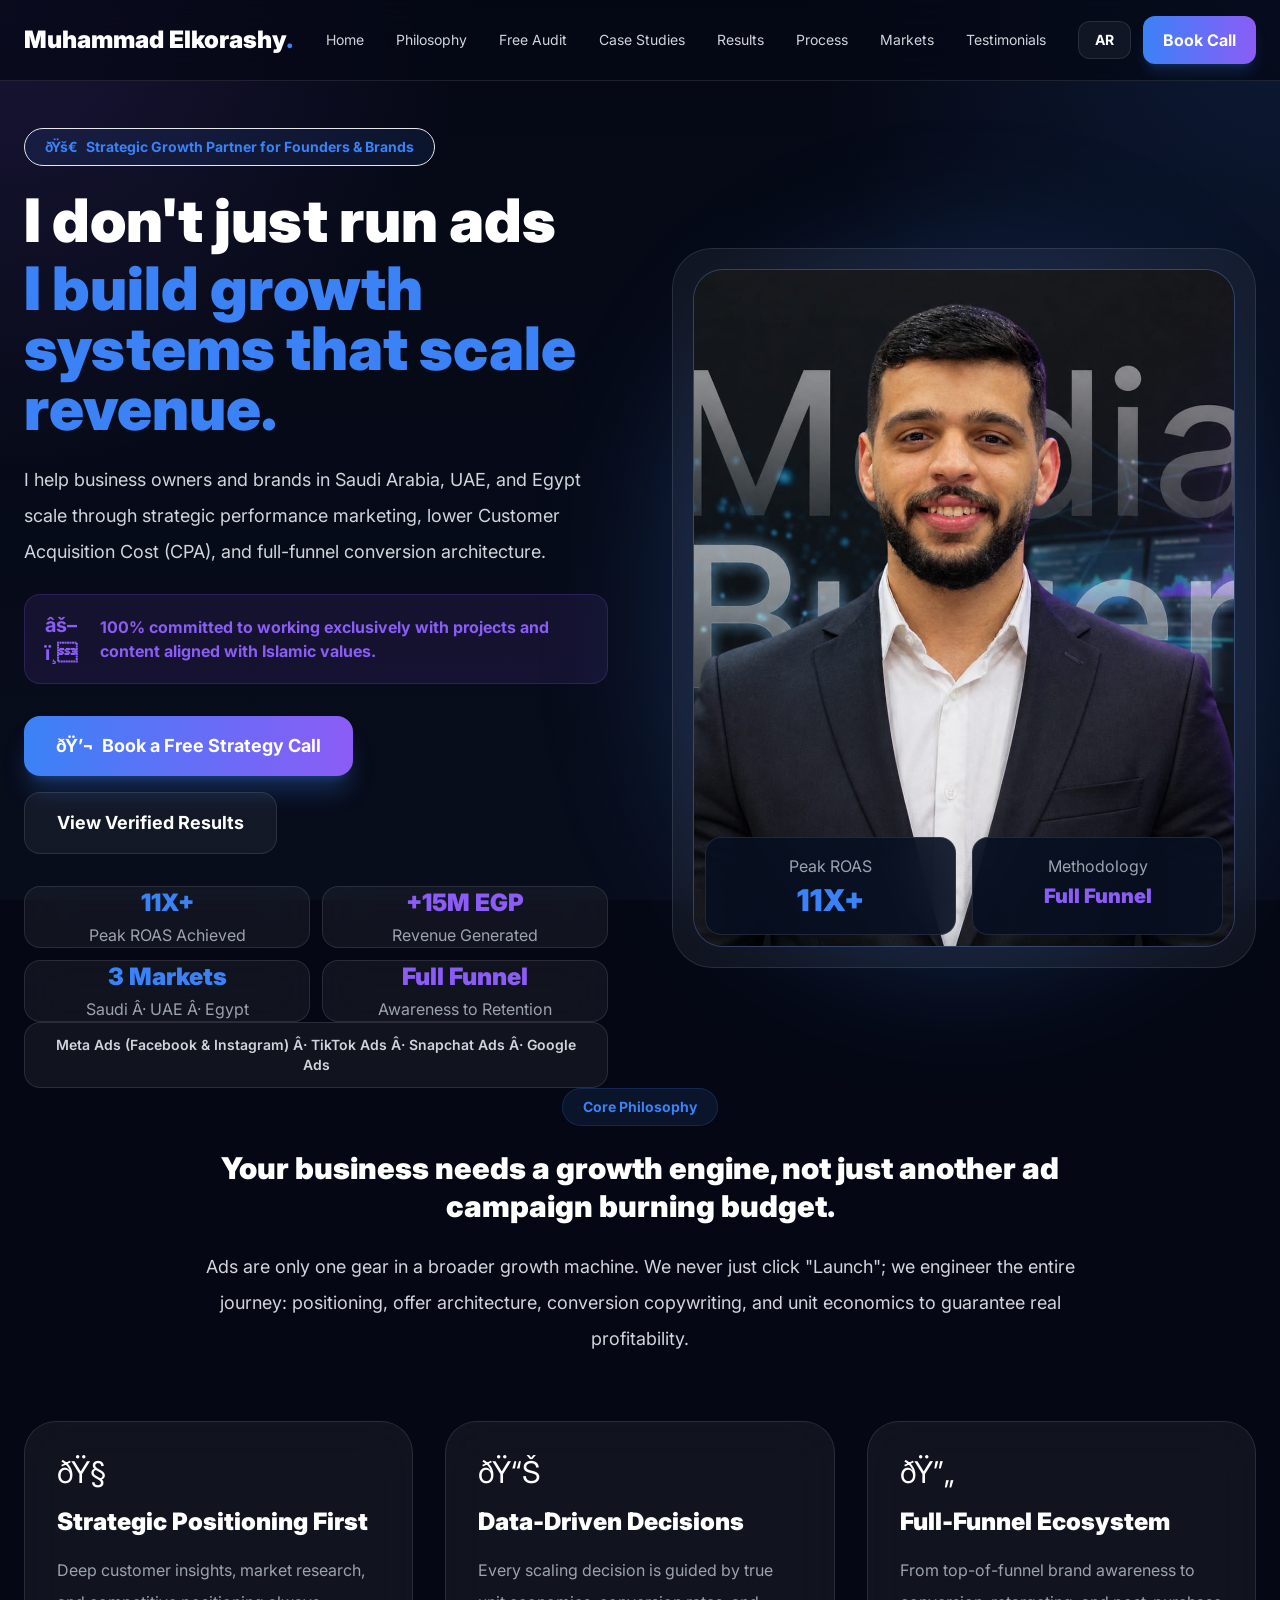
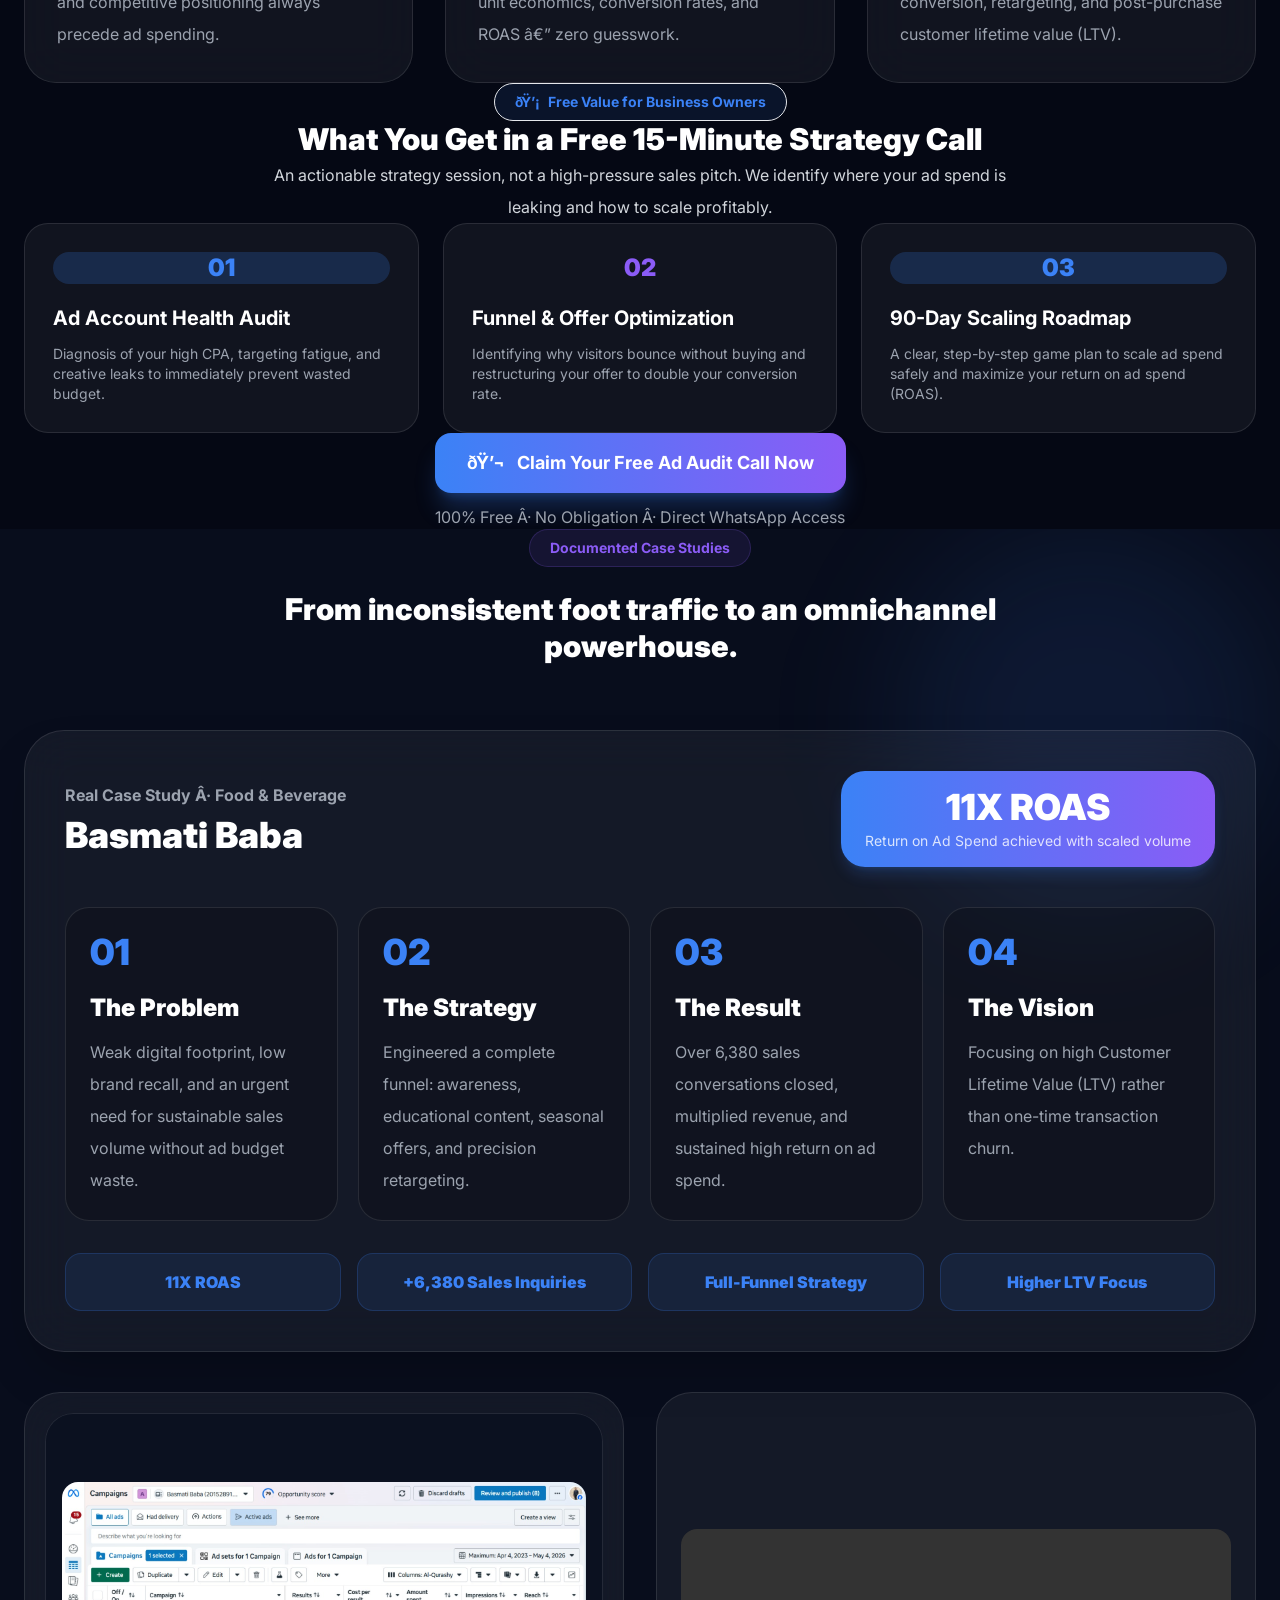
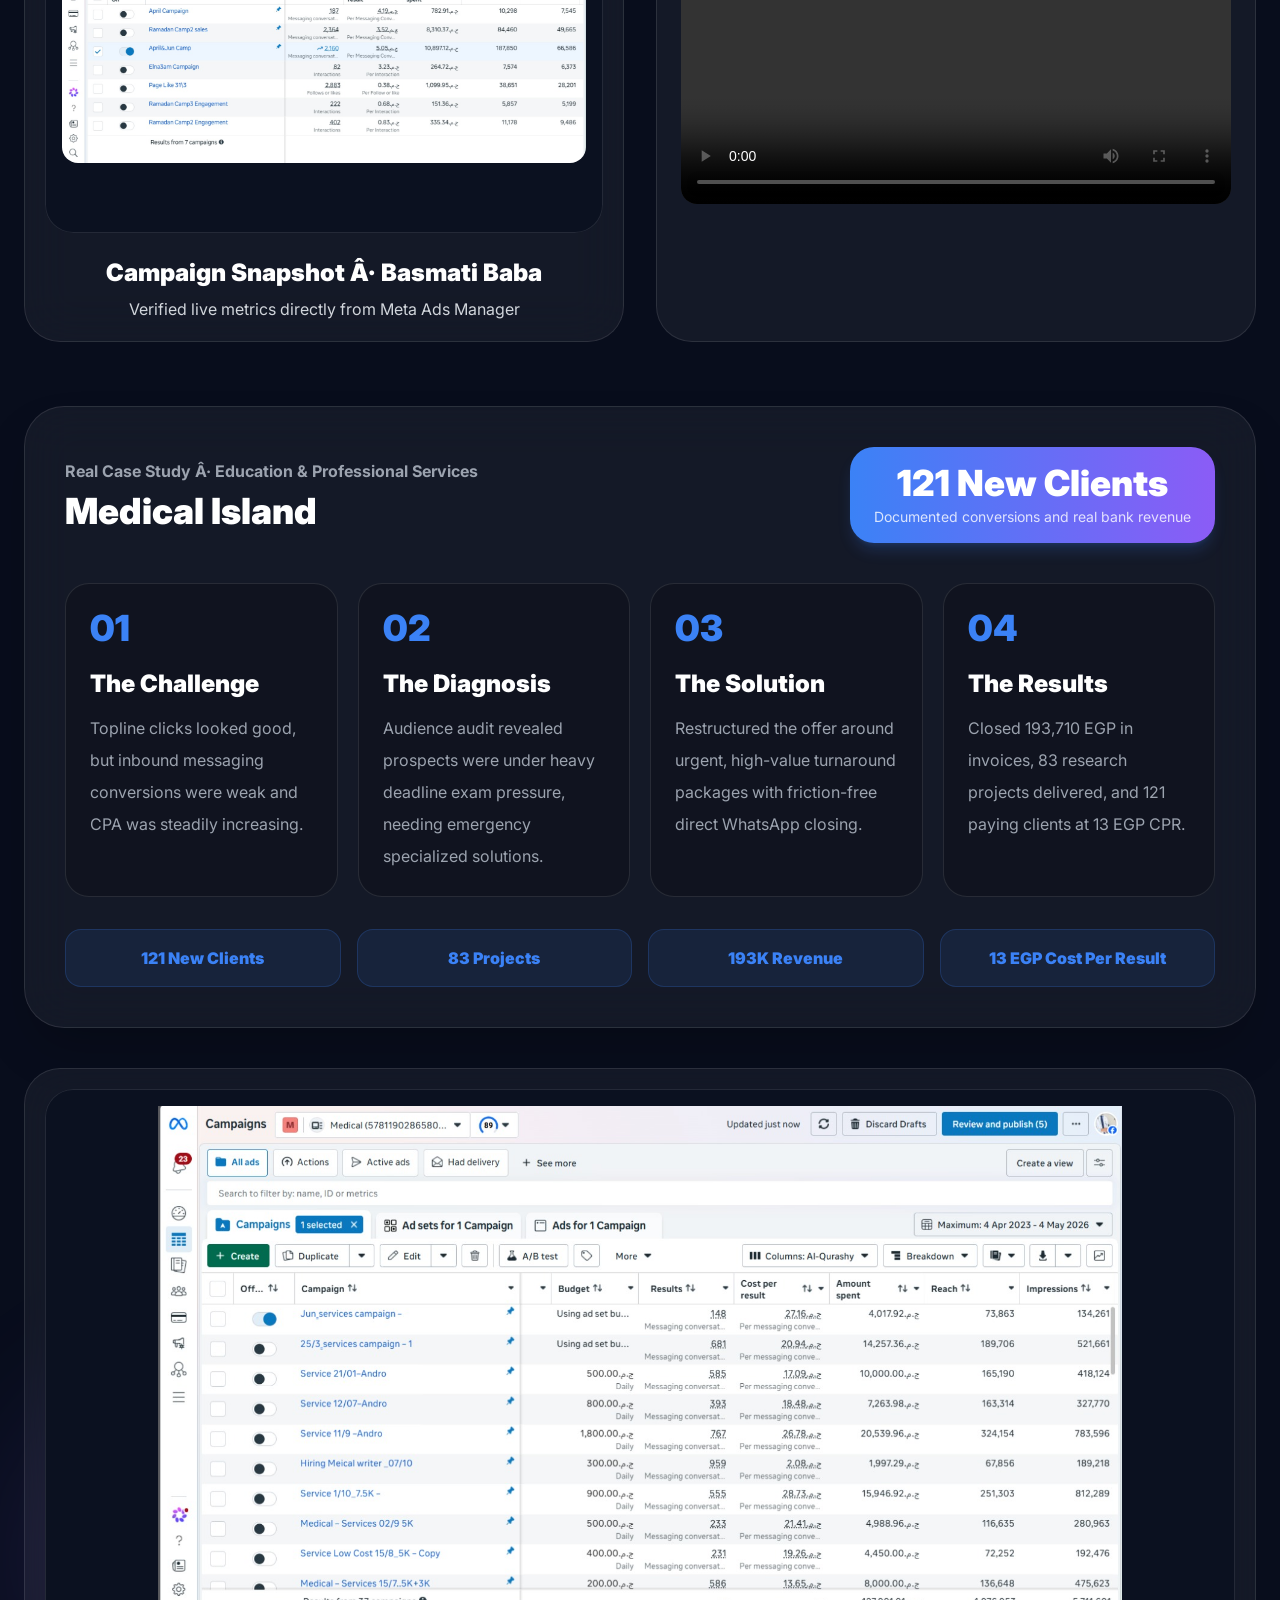
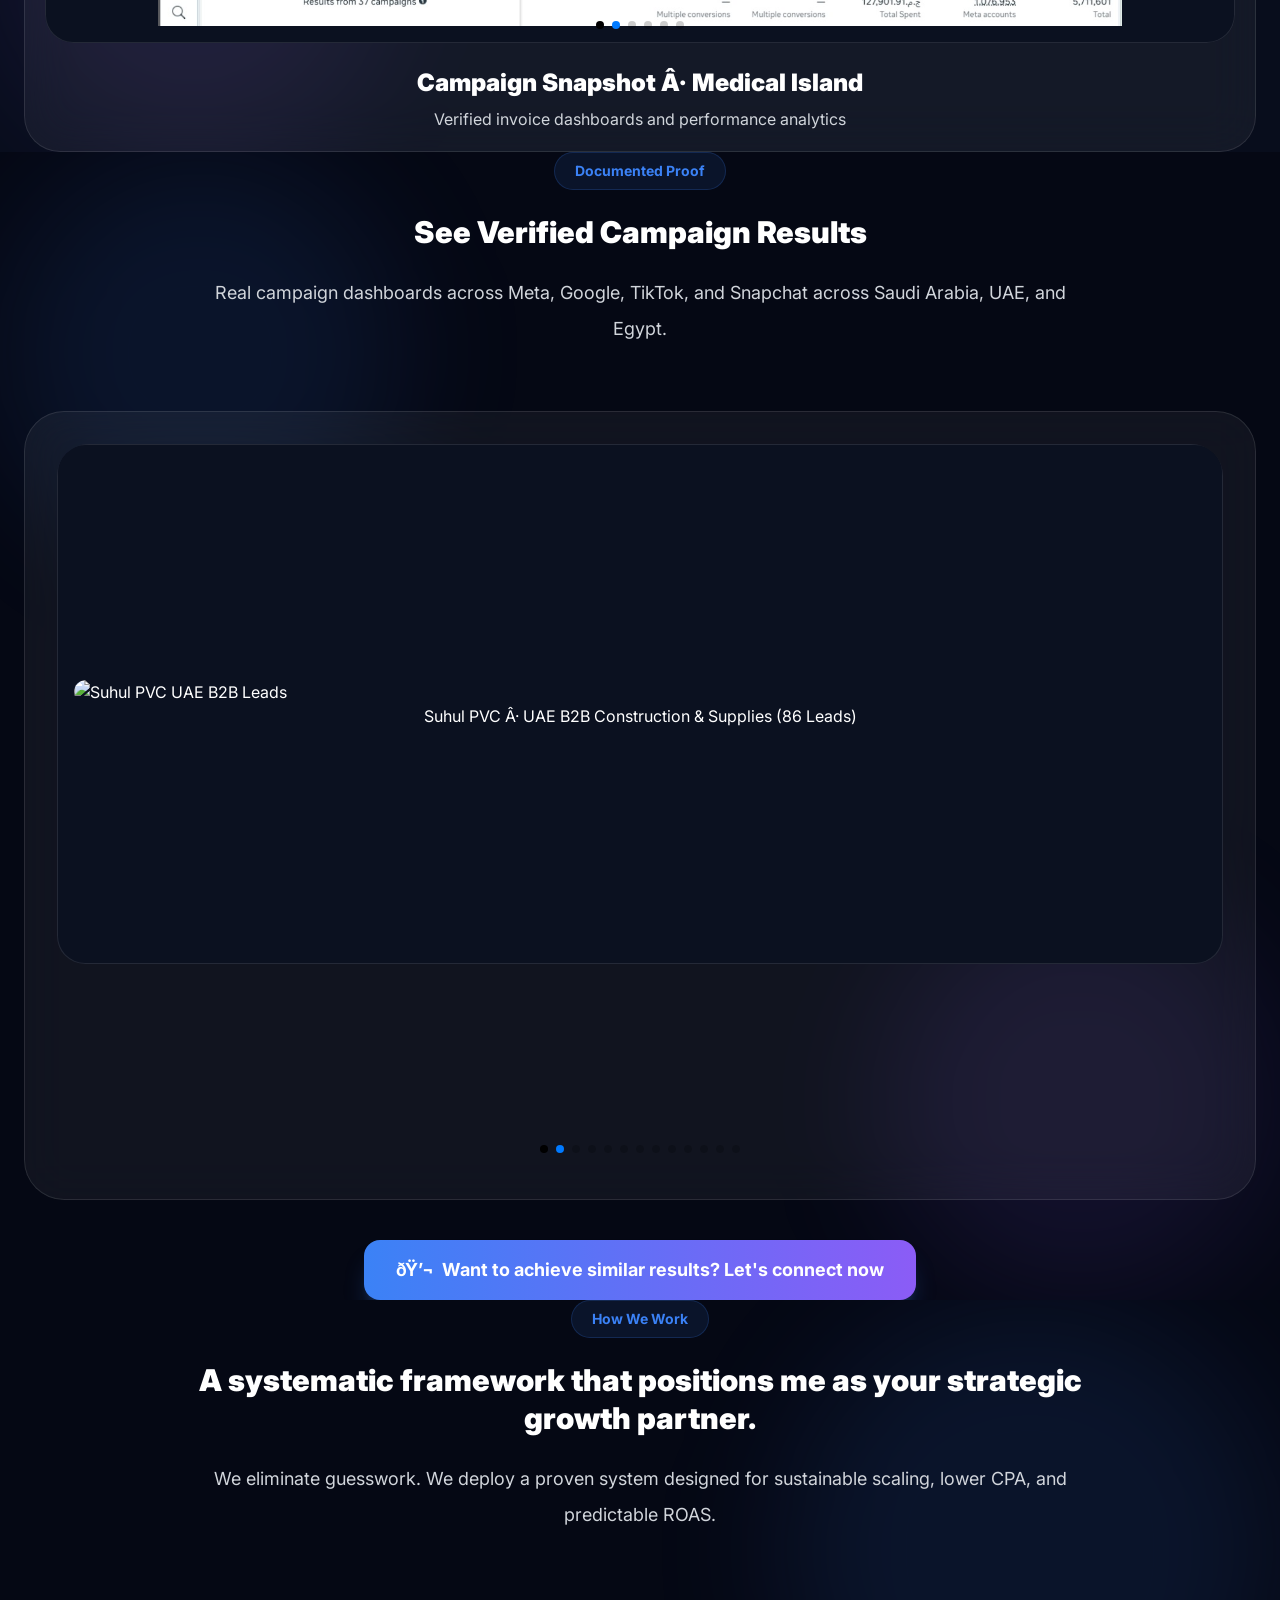
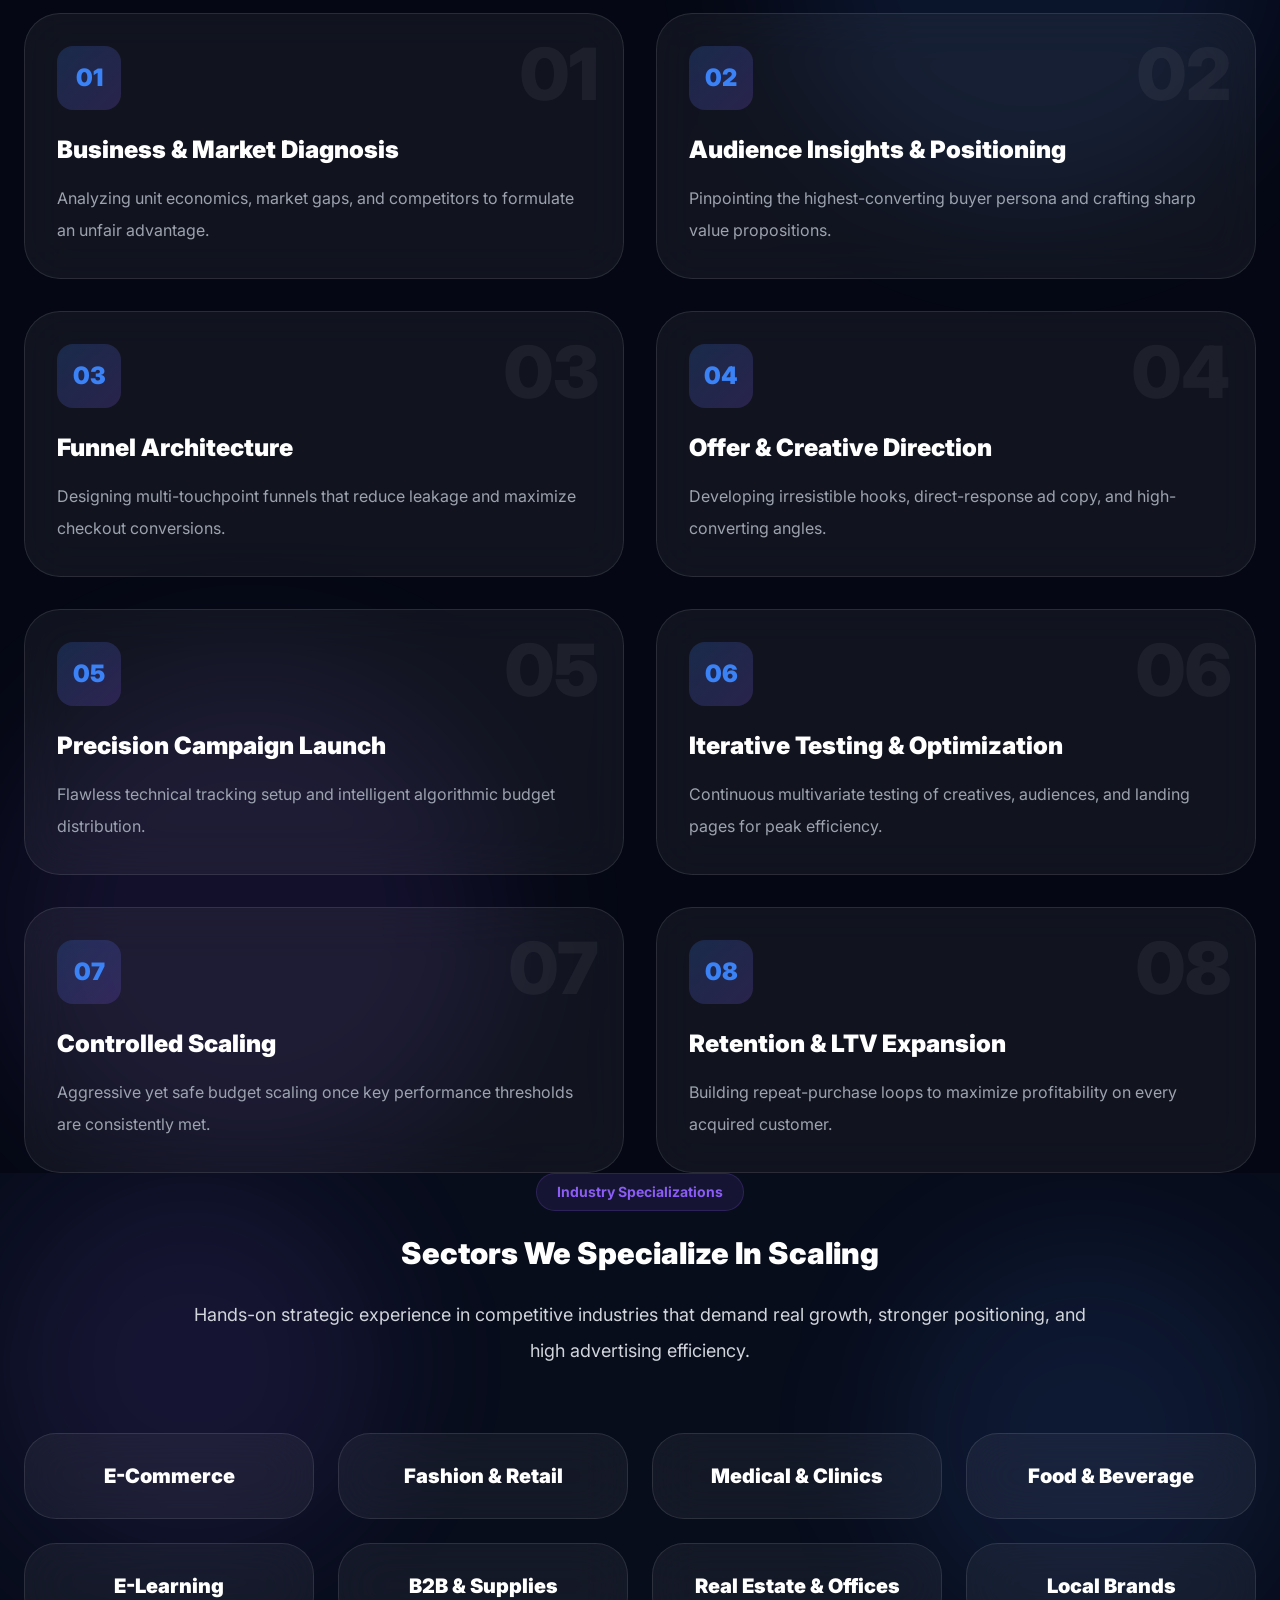
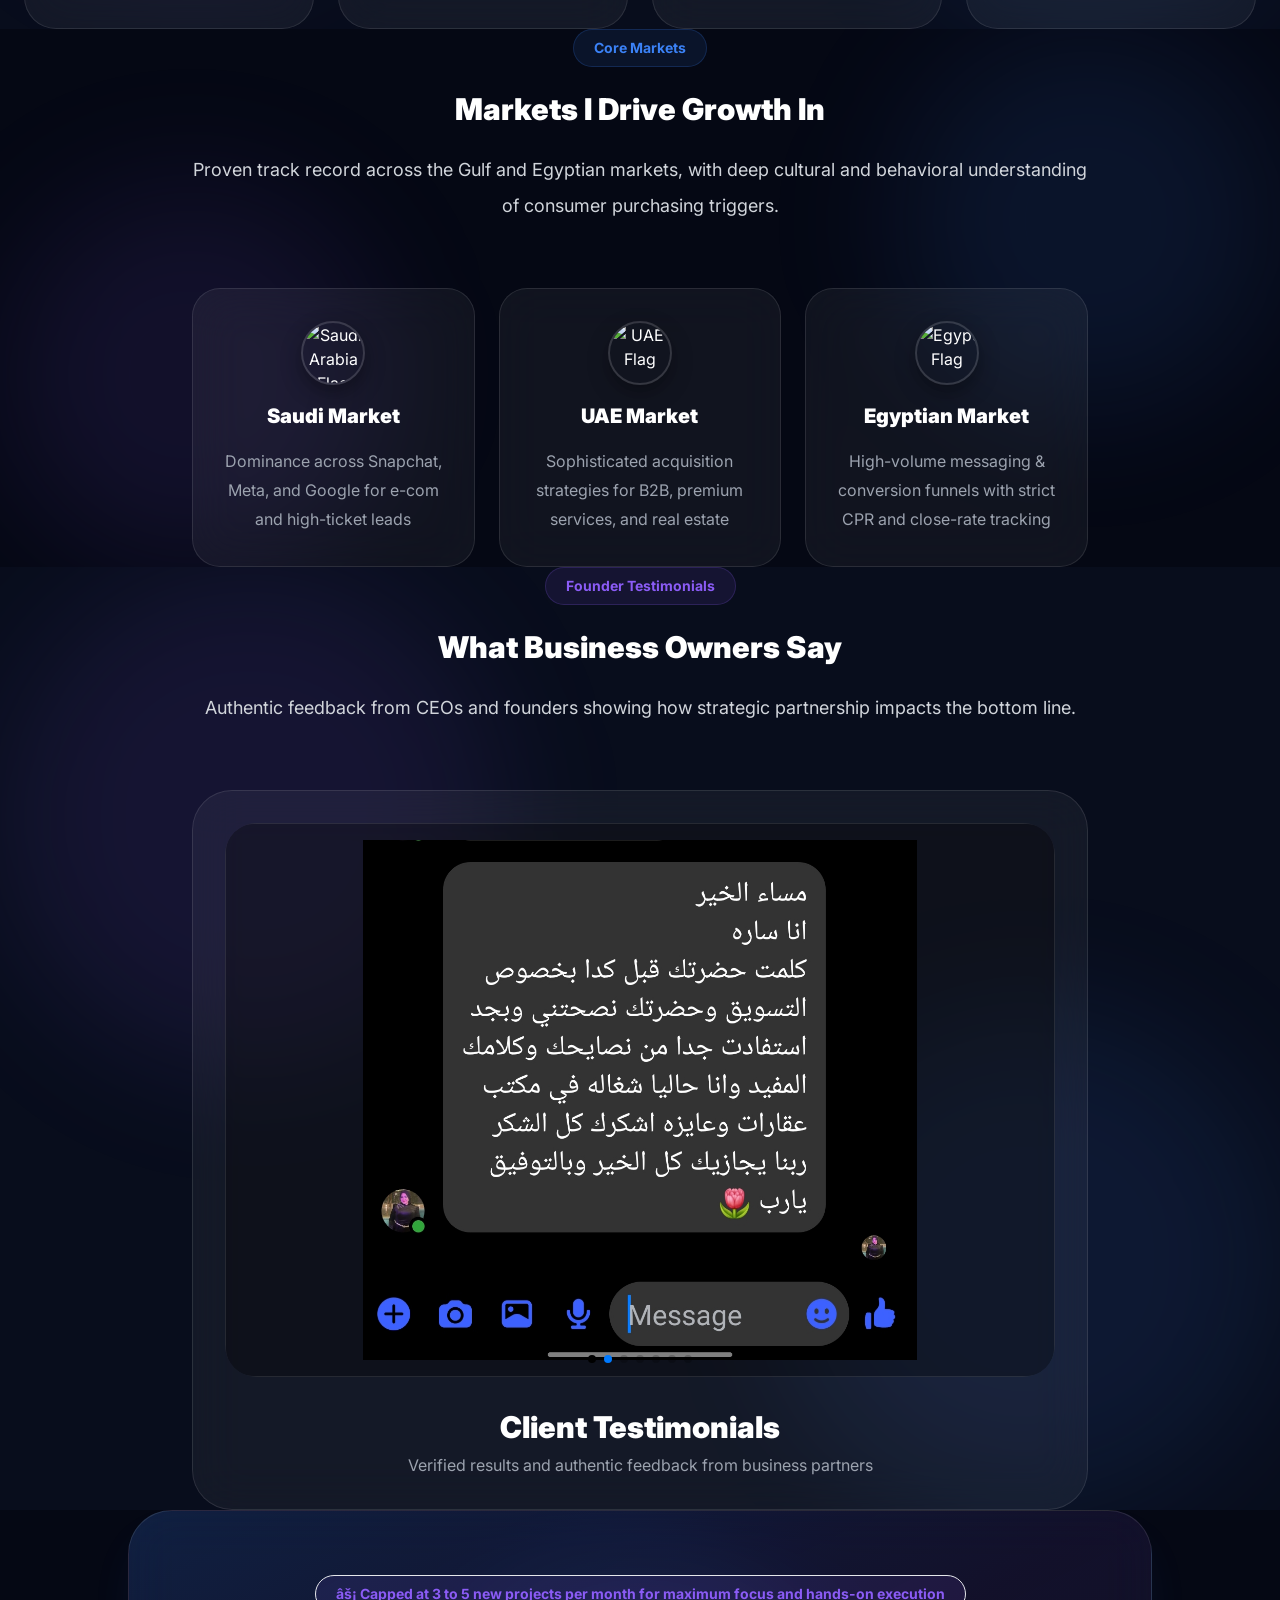
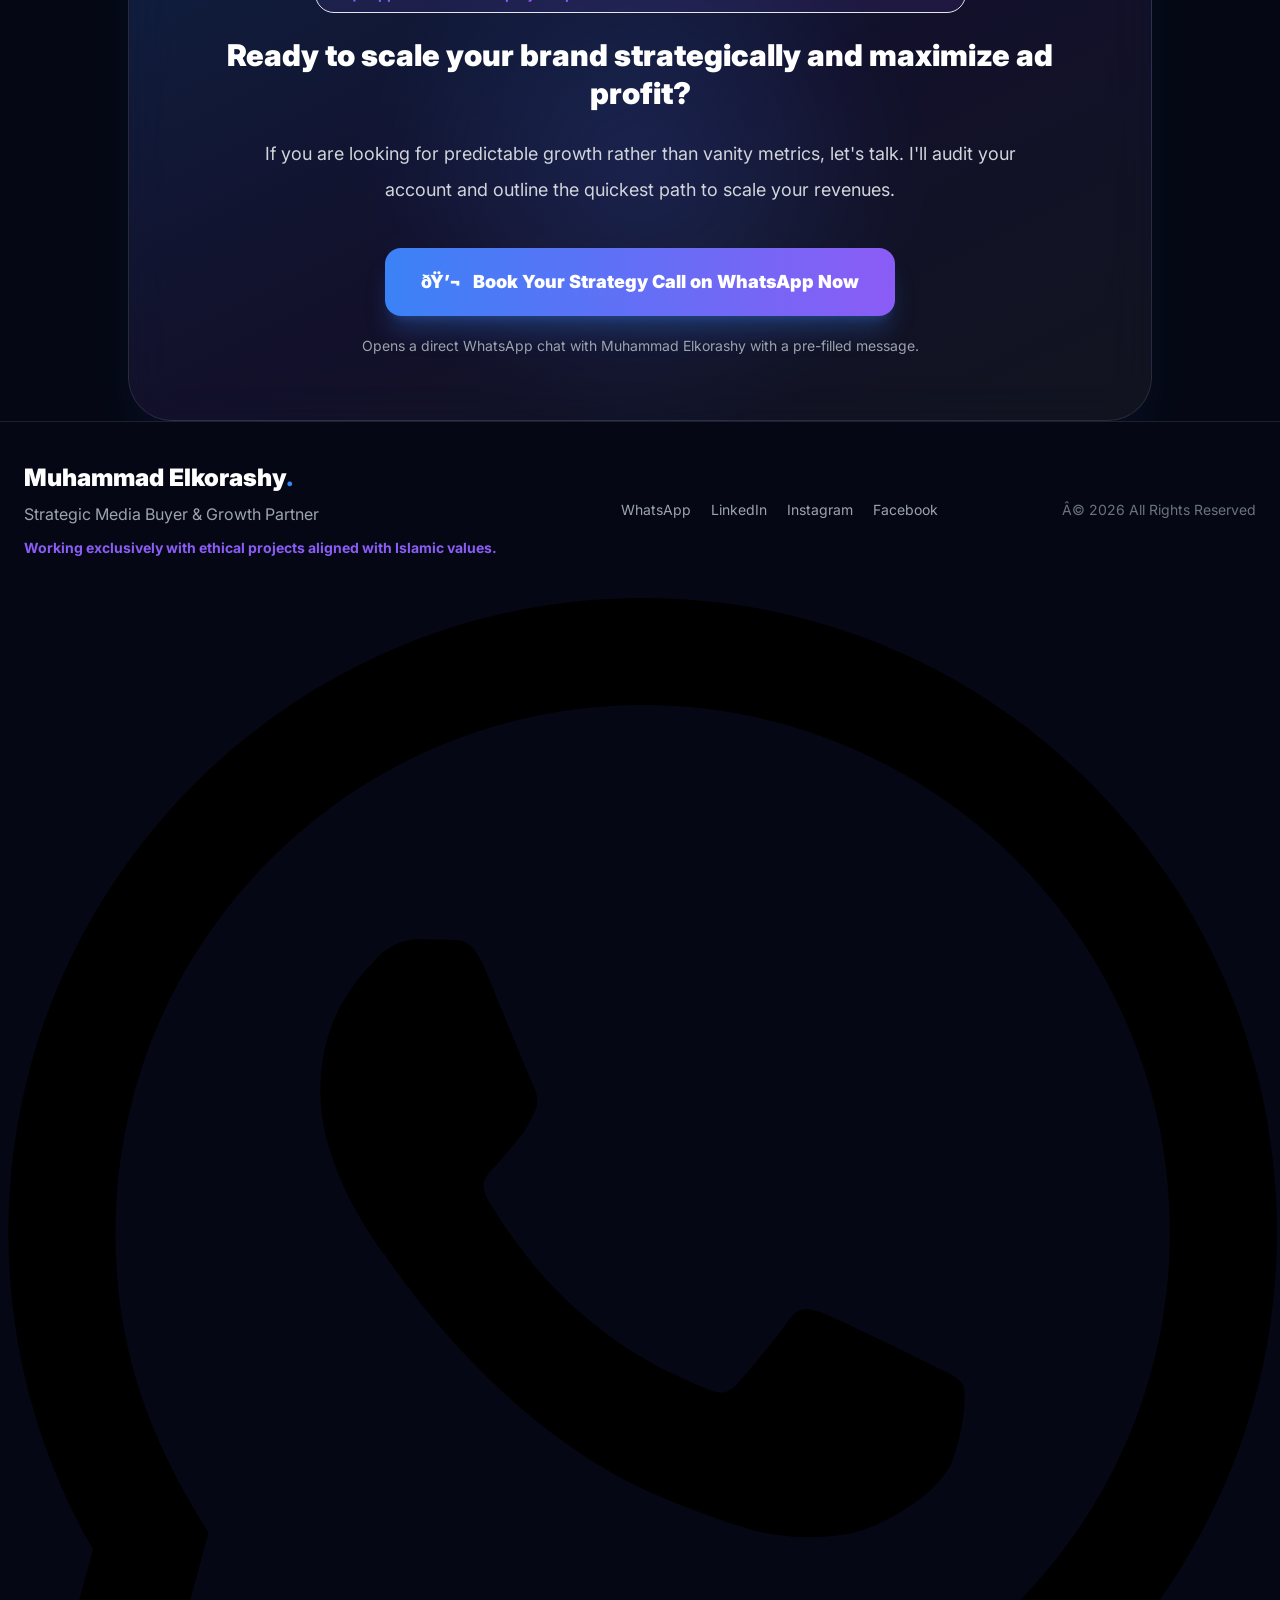
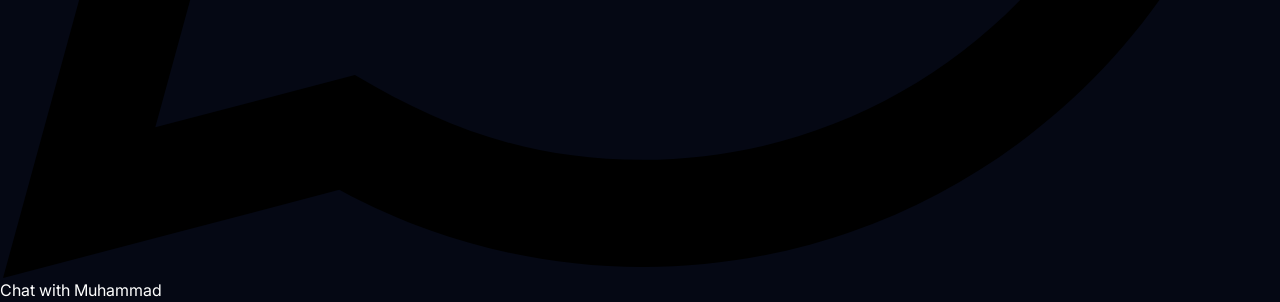
==== commit ce4b29f5: "feat(cro): optimize English version for business owners" ====
--- a/index-en.html
+++ b/index-en.html
@@ -1,10 +1,11 @@
-<!DOCTYPE html>
+﻿<!DOCTYPE html>
 <html lang="en" dir="ltr">
 
 <head>
     <meta charset="UTF-8">
     <meta name="viewport" content="width=device-width, initial-scale=1.0">
-    <title>Muhammad Elkorashy</title>
+    <title>Muhammad Elkorashy | Strategic Growth Partner for Brands & Founders</title>
+    <meta name="description" content="I help brands and founders scale revenue and cut acquisition costs with data-driven full-funnel performance marketing in Saudi Arabia, UAE, and Egypt.">
     <link rel="icon" type="image/png" href="favicon.png">
     <link rel="stylesheet" href="style.css">
 
@@ -20,65 +21,86 @@
         <div class="max-w-7xl mx-auto px-6 py-4 flex items-center justify-between">
 
             <h1 class="text-2xl font-black">
-                Muhammad Elkorashy<span class="text-primary"></span>
+                Muhammad Elkorashy<span class="text-primary">.</span>
             </h1>
 
             <div class="hidden lg:flex items-center gap-8 text-sm text-gray-300">
                 <a href="#home" class="hover:text-white transition">Home</a>
                 <a href="#philosophy" class="hover:text-white transition">Philosophy</a>
-                <a href="#case-study" class="hover:text-white transition">Case Study</a>
+                <a href="#audit-offer" class="hover:text-white transition">Free Audit</a>
+                <a href="#case-study" class="hover:text-white transition">Case Studies</a>
                 <a href="#results" class="hover:text-white transition">Results</a>
-                <!-- <a href="#services" class="hover:text-white transition">Services</a> -->
                 <a href="#process" class="hover:text-white transition">Process</a>
-                <a href="#sectors" class="hover:text-white transition">Sectors</a>
                 <a href="#markets" class="hover:text-white transition">Markets</a>
                 <a href="#proof" class="hover:text-white transition">Testimonials</a>
             </div>
 
             <div class="flex items-center gap-3">
-                <a href="index.html" class="px-4 py-2 rounded-xl border border-white/10 bg-white/5 text-sm font-bold">
+                <a href="index.html" class="px-4 py-2 rounded-xl border border-white/10 bg-white/5 text-sm font-bold hover:bg-white/10 transition">
                     AR
                 </a>
 
-                <a href="#contact" class="bg-gradient-to-r from-primary to-secondary px-5 py-3 rounded-xl font-bold shadow-lg shadow-primary/20 hover:scale-105 transition">
-                    Book Consultation
+                <a href="https://wa.me/201508916366?text=Hello%20Muhammad%2C%20I%20am%20a%20business%20owner%20and%20I%20want%20to%20book%20a%20free%20consultation%20call." target="_blank" class="bg-gradient-to-r from-primary to-secondary px-5 py-3 rounded-xl font-bold shadow-lg shadow-primary/20 hover:scale-105 transition">
+                    Book Call
                 </a>
             </div>
 
         </div>
     </nav>
 
+    <!-- Hero -->
     <section id="home" class="min-h-screen flex items-center pt-32 px-6">
         <div class="max-w-7xl mx-auto grid lg:grid-cols-2 gap-16 items-center">
             <div>
-                <div class="inline-flex items-center rounded-full border border-primary/20 bg-primary/10 px-5 py-2 text-sm font-bold text-primary">
-                    Strategic Media Buyer
-                </div>
-
-                <h1 class="text-5xl md:text-7xl font-black leading-tight mt-8">
+                <div class="inline-flex items-center gap-2 rounded-full border border-primary/30 bg-primary/10 px-5 py-2 text-sm font-bold text-primary">
+                    <span>ðŸš€</span> Strategic Growth Partner for Founders & Brands
+                </div>
+
+                <h1 class="text-4xl sm:text-5xl md:text-6xl font-black leading-tight mt-6">
                     I don't just run ads
-                    <span class="text-primary block mt-2">I build growth systems.</span>
+                    <span class="text-primary block mt-2">I build growth systems that scale revenue.</span>
                 </h1>
 
-                <p class="text-gray-300 text-lg leading-9 mt-8 max-w-2xl">
-                    I help brands scale through strategic performance marketing, data-driven decisions, and full-funnel thinking — moving beyond just spending your ad budget.
-                </p>
-
-                <p class="mt-6 border border-secondary/20 bg-secondary/10 rounded-2xl px-5 py-4 text-secondary font-bold max-w-2xl">
-                    I only work with projects and content aligned with Islamic principles.
-                </p>
-
-                <div class="flex flex-wrap gap-4 mt-10">
-                    <a href="#contact" class="bg-gradient-to-r from-primary to-secondary px-8 py-4 rounded-2xl font-bold text-lg shadow-xl shadow-primary/25 hover:scale-105 transition">
-                        Book a Free Consultation
+                <p class="text-gray-300 text-lg leading-9 mt-6 max-w-2xl">
+                    I help business owners and brands in Saudi Arabia, UAE, and Egypt scale through strategic performance marketing, lower Customer Acquisition Cost (CPA), and full-funnel conversion architecture.
+                </p>
+
+                <div class="mt-6 border border-secondary/20 bg-secondary/10 rounded-2xl px-5 py-4 text-secondary font-bold max-w-2xl flex items-center gap-3">
+                    <span class="text-xl">âš–ï¸</span>
+                    <span>100% committed to working exclusively with projects and content aligned with Islamic values.</span>
+                </div>
+
+                <div class="flex flex-wrap gap-4 mt-8">
+                    <a href="https://wa.me/201508916366?text=Hello%20Muhammad%2C%20I%20want%20to%20book%20a%20free%2015-min%20growth%20strategy%20call." target="_blank" class="pulse-cta bg-gradient-to-r from-primary to-secondary px-8 py-4 rounded-2xl font-bold text-lg shadow-xl shadow-primary/25 hover:scale-105 transition flex items-center gap-2">
+                        <span>ðŸ’¬</span> Book a Free Strategy Call
                     </a>
                     <a href="#results" class="border border-white/10 bg-white/5 px-8 py-4 rounded-2xl font-bold text-lg hover:bg-white/10 transition">
-                        View Results
+                        View Verified Results
                     </a>
                 </div>
 
-                <div class="mt-10 border border-white/10 bg-white/5 rounded-2xl px-5 py-4 text-gray-300 font-semibold">
-                    Meta Ads · TikTok Ads · Snapchat Ads · Google Ads
+                <!-- Stats Bar for CRO -->
+                <div class="mt-8 grid grid-cols-2 sm:grid-cols-4 gap-3 max-w-2xl">
+                    <div class="bg-white/5 border border-white/10 rounded-2xl p-3 text-center backdrop-blur-xl">
+                        <div class="text-2xl font-black text-primary">11X+</div>
+                        <div class="text-xs text-gray-400 mt-1">Peak ROAS Achieved</div>
+                    </div>
+                    <div class="bg-white/5 border border-white/10 rounded-2xl p-3 text-center backdrop-blur-xl">
+                        <div class="text-2xl font-black text-secondary">+15M EGP</div>
+                        <div class="text-xs text-gray-400 mt-1">Revenue Generated</div>
+                    </div>
+                    <div class="bg-white/5 border border-white/10 rounded-2xl p-3 text-center backdrop-blur-xl">
+                        <div class="text-2xl font-black text-primary">3 Markets</div>
+                        <div class="text-xs text-gray-400 mt-1">Saudi Â· UAE Â· Egypt</div>
+                    </div>
+                    <div class="bg-white/5 border border-white/10 rounded-2xl p-3 text-center backdrop-blur-xl">
+                        <div class="text-2xl font-black text-secondary">Full Funnel</div>
+                        <div class="text-xs text-gray-400 mt-1">Awareness to Retention</div>
+                    </div>
+                </div>
+
+                <div class="mt-4 border border-white/10 bg-white/5 rounded-2xl px-5 py-3 text-gray-300 font-semibold text-sm max-w-2xl text-center">
+                    Meta Ads (Facebook & Instagram) Â· TikTok Ads Â· Snapchat Ads Â· Google Ads
                 </div>
             </div>
 
@@ -93,19 +115,19 @@
                             <div>
                                 <div class="w-32 h-32 rounded-full bg-white/10 mx-auto mb-6"></div>
                                 <h3 class="text-3xl font-black">Personal Photo</h3>
-                                <p class="text-gray-400 mt-3">Place the image inside public/images/profile.webp</p>
+                                <p class="text-gray-400 mt-3">Muhammad Elkorashy - Strategic Growth Partner</p>
                             </div>
                         </div>
                     </div>
 
                     <div class="absolute bottom-8 right-8 left-8 grid grid-cols-2 gap-4">
-                        <div class="bg-[#071022]/90 border border-white/10 rounded-2xl p-4 backdrop-blur-xl">
-                            <p class="text-sm text-gray-400">ROAS</p>
-                            <h3 class="text-3xl font-black text-primary">11X+</h3>
-                        </div>
-                        <div class="bg-[#071022]/90 border border-white/10 rounded-2xl p-4 backdrop-blur-xl">
-                            <p class="text-sm text-gray-400">Method</p>
-                            <h3 class="text-xl font-black text-secondary">Full Funnel</h3>
+                        <div class="bg-[#071022]/90 border border-white/10 rounded-2xl p-4 backdrop-blur-xl text-center">
+                            <p class="text-xs text-gray-400 uppercase tracking-wider">Peak ROAS</p>
+                            <h3 class="text-3xl font-black text-primary mt-1">11X+</h3>
+                        </div>
+                        <div class="bg-[#071022]/90 border border-white/10 rounded-2xl p-4 backdrop-blur-xl text-center">
+                            <p class="text-xs text-gray-400 uppercase tracking-wider">Methodology</p>
+                            <h3 class="text-xl font-black text-secondary mt-1">Full Funnel</h3>
                         </div>
                     </div>
                 </div>
@@ -114,49 +136,96 @@
     </section>
 
     <!-- Philosophy -->
-    <section id="philosophy" class="py-28 px-6 relative">
+    <section id="philosophy" class="py-24 px-6 relative">
         <div class="max-w-7xl mx-auto">
             <div class="text-center max-w-4xl mx-auto mb-16">
                 <div class="inline-flex items-center rounded-full border border-primary/20 bg-primary/10 px-5 py-2 text-sm font-bold text-primary">
-                    Philosophy
-                </div>
-                <h2 class="text-4xl md:text-6xl font-black leading-tight mt-6">
-                    Your business needs a growth strategy, not just another ad campaign.
+                    Core Philosophy
+                </div>
+                <h2 class="text-3xl md:text-5xl font-black leading-tight mt-6">
+                    Your business needs a growth engine, not just another ad campaign burning budget.
                 </h2>
                 <p class="text-gray-300 text-lg leading-9 mt-6">
-                    Ads are only one part of a bigger growth system. I do not just click "Launch"; I work on understanding your customer, market, message, and offer to ensure the entire system succeeds.
+                    Ads are only one gear in a broader growth machine. We never just click "Launch"; we engineer the entire journey: positioning, offer architecture, conversion copywriting, and unit economics to guarantee real profitability.
                 </p>
             </div>
 
             <div class="grid md:grid-cols-3 gap-8">
                 <div class="group bg-white/5 border border-white/10 rounded-[32px] p-8 backdrop-blur-xl hover:border-primary/40 hover:bg-primary/5 transition duration-300">
-                    <h3 class="text-2xl font-black mb-4">Strategic Thinking</h3>
-                    <p class="text-gray-400 leading-8">Proper positioning and audience research always precede any campaign launch.</p>
+                    <div class="text-3xl mb-4">ðŸ§ </div>
+                    <h3 class="text-2xl font-black mb-4">Strategic Positioning First</h3>
+                    <p class="text-gray-400 leading-8">Deep customer insights, market research, and competitive positioning always precede ad spending.</p>
                 </div>
                 <div class="group bg-white/5 border border-white/10 rounded-[32px] p-8 backdrop-blur-xl hover:border-primary/40 hover:bg-primary/5 transition duration-300">
+                    <div class="text-3xl mb-4">ðŸ“Š</div>
                     <h3 class="text-2xl font-black mb-4">Data-Driven Decisions</h3>
-                    <p class="text-gray-400 leading-8">Every decision is based on real campaign performance data, not assumptions.</p>
+                    <p class="text-gray-400 leading-8">Every scaling decision is guided by true unit economics, conversion rates, and ROAS â€” zero guesswork.</p>
                 </div>
                 <div class="group bg-white/5 border border-white/10 rounded-[32px] p-8 backdrop-blur-xl hover:border-primary/40 hover:bg-primary/5 transition duration-300">
-                    <h3 class="text-2xl font-black mb-4">Full-Funnel Approach</h3>
-                    <p class="text-gray-400 leading-8">From brand awareness to conversion, and retaining customers to maximize Customer Lifetime Value.</p>
-                </div>
+                    <div class="text-3xl mb-4">ðŸ”„</div>
+                    <h3 class="text-2xl font-black mb-4">Full-Funnel Ecosystem</h3>
+                    <p class="text-gray-400 leading-8">From top-of-funnel brand awareness to conversion, retargeting, and post-purchase customer lifetime value (LTV).</p>
+                </div>
+            </div>
+        </div>
+    </section>
+
+    <!-- CRO Audit Offer Section -->
+    <section id="audit-offer" class="py-20 px-6 bg-[#070b18] border-y border-white/5 relative">
+        <div class="max-w-6xl mx-auto">
+            <div class="text-center max-w-3xl mx-auto mb-14">
+                <div class="inline-flex items-center gap-2 rounded-full border border-primary/30 bg-primary/10 px-5 py-2 text-sm font-bold text-primary">
+                    <span>ðŸ’¡</span> Free Value for Business Owners
+                </div>
+                <h2 class="text-3xl md:text-5xl font-black mt-4 leading-tight">
+                    What You Get in a Free 15-Minute Strategy Call
+                </h2>
+                <p class="text-gray-300 mt-4 leading-8">
+                    An actionable strategy session, not a high-pressure sales pitch. We identify where your ad spend is leaking and how to scale profitably.
+                </p>
+            </div>
+
+            <div class="grid md:grid-cols-3 gap-6">
+                <div class="bg-white/5 border border-white/10 rounded-3xl p-7 hover:border-primary/40 transition">
+                    <div class="w-12 h-12 rounded-2xl bg-primary/20 flex items-center justify-center text-2xl font-black text-primary mb-5">01</div>
+                    <h3 class="text-xl font-bold mb-3">Ad Account Health Audit</h3>
+                    <p class="text-gray-400 leading-7 text-sm">Diagnosis of your high CPA, targeting fatigue, and creative leaks to immediately prevent wasted budget.</p>
+                </div>
+
+                <div class="bg-white/5 border border-white/10 rounded-3xl p-7 hover:border-primary/40 transition">
+                    <div class="w-12 h-12 rounded-2xl bg-secondary/20 flex items-center justify-center text-2xl font-black text-secondary mb-5">02</div>
+                    <h3 class="text-xl font-bold mb-3">Funnel & Offer Optimization</h3>
+                    <p class="text-gray-400 leading-7 text-sm">Identifying why visitors bounce without buying and restructuring your offer to double your conversion rate.</p>
+                </div>
+
+                <div class="bg-white/5 border border-white/10 rounded-3xl p-7 hover:border-primary/40 transition">
+                    <div class="w-12 h-12 rounded-2xl bg-primary/20 flex items-center justify-center text-2xl font-black text-primary mb-5">03</div>
+                    <h3 class="text-xl font-bold mb-3">90-Day Scaling Roadmap</h3>
+                    <p class="text-gray-400 leading-7 text-sm">A clear, step-by-step game plan to scale ad spend safely and maximize your return on ad spend (ROAS).</p>
+                </div>
+            </div>
+
+            <div class="text-center mt-12">
+                <a href="https://wa.me/201508916366?text=Hello%20Muhammad%2C%20I%20would%20like%20to%20get%20a%20free%20audit%20and%20strategy%20call%20for%20my%20business." target="_blank" class="inline-flex items-center gap-3 bg-gradient-to-r from-primary to-secondary px-8 py-4 rounded-2xl font-bold text-lg shadow-xl shadow-primary/25 hover:scale-105 transition">
+                    <span>ðŸ’¬</span> Claim Your Free Ad Audit Call Now
+                </a>
+                <p class="text-xs text-gray-400 mt-3">100% Free Â· No Obligation Â· Direct WhatsApp Access</p>
             </div>
         </div>
     </section>
 
     <!-- Case Study -->
-    <section id="case-study" class="py-28 px-6 bg-[#080d1c] relative overflow-hidden">
+    <section id="case-study" class="py-24 px-6 bg-[#080d1c] relative overflow-hidden">
         <div class="absolute top-0 right-0 w-96 h-96 bg-primary/10 rounded-full blur-3xl"></div>
         <div class="absolute bottom-0 left-0 w-96 h-96 bg-secondary/10 rounded-full blur-3xl"></div>
 
         <div class="max-w-7xl mx-auto relative z-10">
             <div class="text-center max-w-4xl mx-auto mb-16">
                 <div class="inline-flex items-center rounded-full border border-secondary/20 bg-secondary/10 px-5 py-2 text-sm font-bold text-secondary">
-                    Real Case Study
-                </div>
-                <h2 class="text-4xl md:text-6xl font-black leading-tight mt-6">
-                    From walk-in dependency to a strong brand with exceptional growth.
+                    Documented Case Studies
+                </div>
+                <h2 class="text-3xl md:text-5xl font-black leading-tight mt-6">
+                    From inconsistent foot traffic to an omnichannel powerhouse.
                 </h2>
             </div>
 
@@ -167,12 +236,12 @@
                     <div class="bg-white/5 border border-white/10 rounded-[40px] p-8 md:p-10 backdrop-blur-xl shadow-2xl">
                         <div class="flex flex-wrap items-center justify-between gap-6 mb-10">
                             <div>
-                                <p class="text-gray-400 font-bold mb-2">Real Case Study</p>
+                                <p class="text-gray-400 font-bold mb-2">Real Case Study Â· Food & Beverage</p>
                                 <h3 class="text-4xl font-black">Basmati Baba</h3>
                             </div>
                             <div class="bg-gradient-to-r from-primary to-secondary rounded-3xl px-6 py-4 text-center shadow-lg shadow-primary/20">
                                 <h4 class="text-4xl font-black">11X ROAS</h4>
-                                <p class="text-sm mt-1 text-white/80">Return on Ad Spend achieved</p>
+                                <p class="text-sm mt-1 text-white/80">Return on Ad Spend achieved with scaled volume</p>
                             </div>
                         </div>
 
@@ -180,28 +249,28 @@
                             <div class="bg-black/20 border border-white/10 rounded-3xl p-6 hover:border-primary/40 transition">
                                 <div class="text-4xl font-black text-primary mb-5">01</div>
                                 <h4 class="text-2xl font-black mb-3">The Problem</h4>
-                                <p class="text-gray-400 leading-8">Weak digital presence, limited brand recognition, and an urgent need for real sales growth.</p>
+                                <p class="text-gray-400 leading-8">Weak digital footprint, low brand recall, and an urgent need for sustainable sales volume without ad budget waste.</p>
                             </div>
                             <div class="bg-black/20 border border-white/10 rounded-3xl p-6 hover:border-primary/40 transition">
                                 <div class="text-4xl font-black text-primary mb-5">02</div>
                                 <h4 class="text-2xl font-black mb-3">The Strategy</h4>
-                                <p class="text-gray-400 leading-8">We built a full-funnel approach: awareness, content direction, seasonal campaigns, targeting, and retargeting.</p>
+                                <p class="text-gray-400 leading-8">Engineered a complete funnel: awareness, educational content, seasonal offers, and precision retargeting.</p>
                             </div>
                             <div class="bg-black/20 border border-white/10 rounded-3xl p-6 hover:border-primary/40 transition">
                                 <div class="text-4xl font-black text-primary mb-5">03</div>
                                 <h4 class="text-2xl font-black mb-3">The Result</h4>
-                                <p class="text-gray-400 leading-8">Significantly multiplied sales volume and achieved strong advertising returns.</p>
+                                <p class="text-gray-400 leading-8">Over 6,380 sales conversations closed, multiplied revenue, and sustained high return on ad spend.</p>
                             </div>
                             <div class="bg-black/20 border border-white/10 rounded-3xl p-6 hover:border-primary/40 transition">
                                 <div class="text-4xl font-black text-primary mb-5">04</div>
                                 <h4 class="text-2xl font-black mb-3">The Vision</h4>
-                                <p class="text-gray-400 leading-8">The goal was not just one-time sales, but building loyal lifetime customers.</p>
+                                <p class="text-gray-400 leading-8">Focusing on high Customer Lifetime Value (LTV) rather than one-time transaction churn.</p>
                             </div>
                         </div>
 
                         <div class="grid sm:grid-cols-2 lg:grid-cols-4 gap-4 mt-8">
                             <div class="bg-primary/10 border border-primary/20 rounded-2xl p-4 text-center font-black text-primary">11X ROAS</div>
-                            <div class="bg-primary/10 border border-primary/20 rounded-2xl p-4 text-center font-black text-primary">Exceptional Growth</div>
+                            <div class="bg-primary/10 border border-primary/20 rounded-2xl p-4 text-center font-black text-primary">+6,380 Sales Inquiries</div>
                             <div class="bg-primary/10 border border-primary/20 rounded-2xl p-4 text-center font-black text-primary">Full-Funnel Strategy</div>
                             <div class="bg-primary/10 border border-primary/20 rounded-2xl p-4 text-center font-black text-primary">Higher LTV Focus</div>
                         </div>
@@ -211,27 +280,17 @@
                         <div class="bg-white/5 border border-white/10 rounded-[36px] p-5 backdrop-blur-xl overflow-hidden">
                             <div class="swiper caseStudySlider-0 overflow-hidden rounded-[28px]">
                                 <div class="swiper-wrapper">
-                                    <div class="swiper-slide">
+                                     <div class="swiper-slide">
                                         <div class="rounded-[28px] border border-white/10 bg-[#0B1120] p-4 flex items-center justify-center min-h-[420px]">
-                                            <img src="images/case-study/basmati-1.jpg" class="max-h-[520px] w-full object-contain rounded-2xl" alt="Basmati Baba">
+                                            <img src="images/case-study/basmati-1.jpg" class="max-h-[520px] w-full object-contain rounded-2xl" alt="Basmati Baba - Live Ads Manager Proof">
                                         </div>
                                     </div>
-                                    <!-- <div class="swiper-slide">
-                                        <div class="rounded-[28px] border border-white/10 bg-[#0B1120] p-4 flex items-center justify-center min-h-[420px]">
-                                            <img src="images/case-study/basmati-2.jpg" class="max-h-[520px] w-full object-contain rounded-2xl" alt="Basmati Baba">
-                                        </div>
-                                    </div>
-                                     <div class="swiper-slide">
-                                        <div class="rounded-[28px] border border-white/10 bg-[#0B1120] p-4 flex items-center justify-center min-h-[420px]">
-                                            <img src="images/case-study/basmati-3.jpg" class="max-h-[520px] w-full object-contain rounded-2xl" alt="Basmati Baba">
-                                        </div>
-                                    </div> -->
                                 </div>
                                 <div class="swiper-pagination"></div>
                             </div>
                             <div class="text-center mt-6">
-                                <h4 class="text-2xl font-black">Campaign Snapshot</h4>
-                                <p class="text-gray-300 mt-3">Ads Manager / Graphs / Results Screenshot</p>
+                                <h4 class="text-2xl font-black">Campaign Snapshot Â· Basmati Baba</h4>
+                                <p class="text-gray-300 mt-2">Verified live metrics directly from Meta Ads Manager</p>
                             </div>
                         </div>
 
@@ -248,12 +307,12 @@
                     <div class="bg-white/5 border border-white/10 rounded-[40px] p-8 md:p-10 backdrop-blur-xl shadow-2xl">
                         <div class="flex flex-wrap items-center justify-between gap-6 mb-10">
                             <div>
-                                <p class="text-gray-400 font-bold mb-2">Real Case Study</p>
+                                <p class="text-gray-400 font-bold mb-2">Real Case Study Â· Education & Professional Services</p>
                                 <h3 class="text-4xl font-black">Medical Island</h3>
                             </div>
                             <div class="bg-gradient-to-r from-primary to-secondary rounded-3xl px-6 py-4 text-center shadow-lg shadow-primary/20">
                                 <h4 class="text-4xl font-black">121 New Clients</h4>
-                                <p class="text-sm mt-1 text-white/80">Real conversions and revenue generated from campaigns</p>
+                                <p class="text-sm mt-1 text-white/80">Documented conversions and real bank revenue</p>
                             </div>
                         </div>
 
@@ -261,22 +320,22 @@
                             <div class="bg-black/20 border border-white/10 rounded-3xl p-6 hover:border-primary/40 transition">
                                 <div class="text-4xl font-black text-primary mb-5">01</div>
                                 <h4 class="text-2xl font-black mb-3">The Challenge</h4>
-                                <p class="text-gray-400 leading-8">The ad metrics looked strong, but message conversions were extremely weak.</p>
+                                <p class="text-gray-400 leading-8">Topline clicks looked good, but inbound messaging conversions were weak and CPA was steadily increasing.</p>
                             </div>
                             <div class="bg-black/20 border border-white/10 rounded-3xl p-6 hover:border-primary/40 transition">
                                 <div class="text-4xl font-black text-primary mb-5">02</div>
                                 <h4 class="text-2xl font-black mb-3">The Diagnosis</h4>
-                                <p class="text-gray-400 leading-8">We discovered that the audience was under intense exam pressure.</p>
+                                <p class="text-gray-400 leading-8">Audience audit revealed prospects were under heavy deadline exam pressure, needing emergency specialized solutions.</p>
                             </div>
                             <div class="bg-black/20 border border-white/10 rounded-3xl p-6 hover:border-primary/40 transition">
                                 <div class="text-4xl font-black text-primary mb-5">03</div>
                                 <h4 class="text-2xl font-black mb-3">The Solution</h4>
-                                <p class="text-gray-400 leading-8">We pivoted the offer toward urgent and specific academic services.</p>
+                                <p class="text-gray-400 leading-8">Restructured the offer around urgent, high-value turnaround packages with friction-free direct WhatsApp closing.</p>
                             </div>
                             <div class="bg-black/20 border border-white/10 rounded-3xl p-6 hover:border-primary/40 transition">
                                 <div class="text-4xl font-black text-primary mb-5">04</div>
                                 <h4 class="text-2xl font-black mb-3">The Results</h4>
-                                <p class="text-gray-400 leading-8">Generated 193,710 EGP in invoices, closed 83 projects, and acquired 121 new clients.</p>
+                                <p class="text-gray-400 leading-8">Closed 193,710 EGP in invoices, 83 research projects delivered, and 121 paying clients at 13 EGP CPR.</p>
                             </div>
                         </div>
 
@@ -284,7 +343,7 @@
                             <div class="bg-primary/10 border border-primary/20 rounded-2xl p-4 text-center font-black text-primary">121 New Clients</div>
                             <div class="bg-primary/10 border border-primary/20 rounded-2xl p-4 text-center font-black text-primary">83 Projects</div>
                             <div class="bg-primary/10 border border-primary/20 rounded-2xl p-4 text-center font-black text-primary">193K Revenue</div>
-                            <div class="bg-primary/10 border border-primary/20 rounded-2xl p-4 text-center font-black text-primary">13 EGP CPR</div>
+                            <div class="bg-primary/10 border border-primary/20 rounded-2xl p-4 text-center font-black text-primary">13 EGP Cost Per Result</div>
                         </div>
                     </div>
 
@@ -302,8 +361,8 @@
                                 <div class="swiper-pagination"></div>
                             </div>
                             <div class="text-center mt-6">
-                                <h4 class="text-2xl font-black">Campaign Snapshot</h4>
-                                <p class="text-gray-300 mt-3">Ads Manager / Graphs / Results Screenshot</p>
+                                <h4 class="text-2xl font-black">Campaign Snapshot Â· Medical Island</h4>
+                                <p class="text-gray-300 mt-2">Verified invoice dashboards and performance analytics</p>
                             </div>
                         </div>
                     </div>
@@ -314,46 +373,135 @@
     </section>
 
     <!-- Results -->
-    <section id="results" class="py-28 px-6 bg-[#050814] relative overflow-hidden">
+    <section id="results" class="py-24 px-6 bg-[#050814] relative overflow-hidden">
         <div class="absolute top-0 left-0 w-[400px] h-[400px] bg-primary/10 rounded-full blur-3xl"></div>
         <div class="absolute bottom-0 right-0 w-[400px] h-[400px] bg-secondary/10 rounded-full blur-3xl"></div>
 
         <div class="max-w-7xl mx-auto relative z-10">
             <div class="text-center max-w-4xl mx-auto mb-16">
                 <div class="inline-flex items-center rounded-full border border-primary/20 bg-primary/10 px-5 py-2 text-sm font-bold text-primary">
-                    Results
-                </div>
-                <h2 class="text-4xl md:text-6xl font-black leading-tight mt-6">See The Results</h2>
+                    Documented Proof
+                </div>
+                <h2 class="text-3xl md:text-5xl font-black leading-tight mt-6">See Verified Campaign Results</h2>
                 <p class="text-gray-300 text-lg leading-9 mt-6">
-                    Real campaign performance, conversions, and measurable growth.
+                    Real campaign dashboards across Meta, Google, TikTok, and Snapchat across Saudi Arabia, UAE, and Egypt.
                 </p>
             </div>
 
             <div class="bg-white/5 border border-white/10 rounded-[40px] p-5 md:p-8 backdrop-blur-xl">
                 <div class="swiper resultsSlider overflow-hidden rounded-[32px]">
                     <div class="swiper-wrapper">
-                        <div class="swiper-slide"><div class="rounded-[28px] border border-white/10 bg-[#0B1120] p-4 flex items-center justify-center min-h-[520px]"><img src="images/results/result10.jpg" class="max-h-[520px] w-full object-contain rounded-2xl" alt="Results"></div></div>
-                        <div class="swiper-slide"><div class="rounded-[28px] border border-white/10 bg-[#0B1120] p-4 flex items-center justify-center min-h-[520px]"><img src="images/results/result12.jpg" class="max-h-[520px] w-full object-contain rounded-2xl" alt="Results"></div></div>
-                        <div class="swiper-slide"><div class="rounded-[28px] border border-white/10 bg-[#0B1120] p-4 flex items-center justify-center min-h-[520px]"><img src="images/results/result13.jpg" class="max-h-[520px] w-full object-contain rounded-2xl" alt="Results"></div></div>
-                        <div class="swiper-slide"><div class="rounded-[28px] border border-white/10 bg-[#0B1120] p-4 flex items-center justify-center min-h-[520px]"><img src="images/results/result11.jpg" class="max-h-[520px] w-full object-contain rounded-2xl" alt="Results"></div></div>
-                        <div class="swiper-slide"><div class="rounded-[28px] border border-white/10 bg-[#0B1120] p-4 flex items-center justify-center min-h-[520px]"><img src="images/results/result1.jpg" class="max-h-[520px] w-full object-contain rounded-2xl" alt="Results"></div></div>
-                        <div class="swiper-slide"><div class="rounded-[28px] border border-white/10 bg-[#0B1120] p-4 flex items-center justify-center min-h-[520px]"><img src="images/results/result2.jpg" class="max-h-[520px] w-full object-contain rounded-2xl" alt="Results"></div></div>
-                        <div class="swiper-slide"><div class="rounded-[28px] border border-white/10 bg-[#0B1120] p-4 flex items-center justify-center min-h-[520px]"><img src="images/results/result3.jpg" class="max-h-[520px] w-full object-contain rounded-2xl" alt="Results"></div></div>
-                        <div class="swiper-slide"><div class="rounded-[28px] border border-white/10 bg-[#0B1120] p-4 flex items-center justify-center min-h-[520px]"><img src="images/results/result8.jpg" class="max-h-[520px] w-full object-contain rounded-2xl" alt="Results"></div></div>
-                        <div class="swiper-slide"><div class="rounded-[28px] border border-white/10 bg-[#0B1120] p-4 flex items-center justify-center min-h-[520px]"><img src="images/results/result9.jpg" class="max-h-[520px] w-full object-contain rounded-2xl" alt="Results"></div></div>
-                        <div class="swiper-slide"><div class="rounded-[28px] border border-white/10 bg-[#0B1120] p-4 flex items-center justify-center min-h-[520px]"><img src="images/results/result4.jpg" class="max-h-[520px] w-full object-contain rounded-2xl" alt="Results"></div></div>
-                        <div class="swiper-slide"><div class="rounded-[28px] border border-white/10 bg-[#0B1120] p-4 flex items-center justify-center min-h-[520px]"><img src="images/results/result5.jpg" class="max-h-[520px] w-full object-contain rounded-2xl" alt="Results"></div></div>
-                        <div class="swiper-slide"><div class="rounded-[28px] border border-white/10 bg-[#0B1120] p-4 flex items-center justify-center min-h-[520px]"><img src="images/results/result14.jpg" class="max-h-[520px] w-full object-contain rounded-2xl" alt="Results"></div></div>
-                       
+                        <!-- Cozy Sofa Meta -->
+                        <div class="swiper-slide">
+                            <div class="rounded-[28px] border border-white/10 bg-[#0B1120] p-4 flex flex-col items-center justify-center min-h-[520px]">
+                                <img src="images/results/result-cozy-sofa.jpg" class="max-h-[460px] w-full object-contain rounded-2xl" alt="Cozy Sofa Meta Ads">
+                                <div class="result-tag">Cozy Sofa Â· Saudi eCommerce Furniture Brand (Meta Ads)</div>
+                            </div>
+                        </div>
+
+                        <!-- Suhul PVC -->
+                        <div class="swiper-slide">
+                            <div class="rounded-[28px] border border-white/10 bg-[#0B1120] p-4 flex flex-col items-center justify-center min-h-[520px]">
+                                <img src="images/results/result-suhul-pvc.jpg" class="max-h-[460px] w-full object-contain rounded-2xl" alt="Suhul PVC UAE B2B Leads">
+                                <div class="result-tag">Suhul PVC Â· UAE B2B Construction & Supplies (86 Leads)</div>
+                            </div>
+                        </div>
+
+                        <!-- Offices Leads -->
+                        <div class="swiper-slide">
+                            <div class="rounded-[28px] border border-white/10 bg-[#0B1120] p-4 flex flex-col items-center justify-center min-h-[520px]">
+                                <img src="images/results/result-offices-leads.jpg" class="max-h-[460px] w-full object-contain rounded-2xl" alt="Saudi Project Owners Leads">
+                                <div class="result-tag">Project Owners & Offices Â· Saudi Arabia (364 High-Intent Leads)</div>
+                            </div>
+                        </div>
+
+                        <!-- Oil Valley -->
+                        <div class="swiper-slide">
+                            <div class="rounded-[28px] border border-white/10 bg-[#0B1120] p-4 flex flex-col items-center justify-center min-h-[520px]">
+                                <img src="images/results/result-oil-valley.jpg" class="max-h-[460px] w-full object-contain rounded-2xl" alt="Oil Valley Skincare Brand">
+                                <div class="result-tag">Oil Valley Â· Skincare & Beauty (+3,400 Sales Conversations)</div>
+                            </div>
+                        </div>
+
+                        <!-- DR Rushdy (Updated) -->
+                        <div class="swiper-slide">
+                            <div class="rounded-[28px] border border-white/10 bg-[#0B1120] p-4 flex flex-col items-center justify-center min-h-[520px]">
+                                <img src="images/results/result9.jpg" class="max-h-[460px] w-full object-contain rounded-2xl" alt="Dr Rushdy Clinics">
+                                <div class="result-tag">Dr. Rushdy Clinics Â· Healthcare & Medical (+7,000 Bookings)</div>
+                            </div>
+                        </div>
+
+                        <div class="swiper-slide">
+                            <div class="rounded-[28px] border border-white/10 bg-[#0B1120] p-4 flex flex-col items-center justify-center min-h-[520px]">
+                                <img src="images/results/result10.jpg" class="max-h-[460px] w-full object-contain rounded-2xl" alt="Google Performance Max">
+                                <div class="result-tag">Cozy Sofa Â· Google Ads PMax (876 Conversions)</div>
+                            </div>
+                        </div>
+
+                        <div class="swiper-slide">
+                            <div class="rounded-[28px] border border-white/10 bg-[#0B1120] p-4 flex flex-col items-center justify-center min-h-[520px]">
+                                <img src="images/results/result12.jpg" class="max-h-[460px] w-full object-contain rounded-2xl" alt="Snapchat Ads">
+                                <div class="result-tag">Cozy Sofa Â· Snapchat Ads (9.91X Purchase ROAS)</div>
+                            </div>
+                        </div>
+
+                        <div class="swiper-slide">
+                            <div class="rounded-[28px] border border-white/10 bg-[#0B1120] p-4 flex flex-col items-center justify-center min-h-[520px]">
+                                <img src="images/results/result13.jpg" class="max-h-[460px] w-full object-contain rounded-2xl" alt="Google Search">
+                                <div class="result-tag">Google Search & Display Â· High-Intent Inbound Volume</div>
+                            </div>
+                        </div>
+
+                        <div class="swiper-slide">
+                            <div class="rounded-[28px] border border-white/10 bg-[#0B1120] p-4 flex flex-col items-center justify-center min-h-[520px]">
+                                <img src="images/results/result14.jpg" class="max-h-[460px] w-full object-contain rounded-2xl" alt="TikTok Ads">
+                                <div class="result-tag">TikTok Ads Manager Â· Viral E-Commerce Sales Campaigns</div>
+                            </div>
+                        </div>
+
+                        <div class="swiper-slide">
+                            <div class="rounded-[28px] border border-white/10 bg-[#0B1120] p-4 flex flex-col items-center justify-center min-h-[520px]">
+                                <img src="images/results/result1.jpg" class="max-h-[460px] w-full object-contain rounded-2xl" alt="BioStat House">
+                                <div class="result-tag">BioStat House Â· B2B Consulting (+2.6M Impressions)</div>
+                            </div>
+                        </div>
+
+                        <div class="swiper-slide">
+                            <div class="rounded-[28px] border border-white/10 bg-[#0B1120] p-4 flex flex-col items-center justify-center min-h-[520px]">
+                                <img src="images/results/result2.jpg" class="max-h-[460px] w-full object-contain rounded-2xl" alt="Medical Campaigns">
+                                <div class="result-tag">Medical Services Â· Healthcare Campaigns (+5.7M Reach)</div>
+                            </div>
+                        </div>
+
+                        <div class="swiper-slide">
+                            <div class="rounded-[28px] border border-white/10 bg-[#0B1120] p-4 flex flex-col items-center justify-center min-h-[520px]">
+                                <img src="images/results/result8.jpg" class="max-h-[460px] w-full object-contain rounded-2xl" alt="Messaging Campaigns">
+                                <div class="result-tag">Messaging Campaigns Â· Direct Sales Conversions</div>
+                            </div>
+                        </div>
+
+                        <div class="swiper-slide">
+                            <div class="rounded-[28px] border border-white/10 bg-[#0B1120] p-4 flex flex-col items-center justify-center min-h-[520px]">
+                                <img src="images/results/result4.jpg" class="max-h-[460px] w-full object-contain rounded-2xl" alt="Invoices Dashboard">
+                                <div class="result-tag">Verified Inbound Client Invoicing CRM Dashboard</div>
+                            </div>
+                        </div>
                     </div>
                     <div class="swiper-pagination"></div>
                 </div>
             </div>
-        </div>
-    </section>
-
-     <!-- Process -->
-    <section id="process" class="py-28 px-6 relative overflow-hidden">
+
+            <!-- Callout after Results for CRO -->
+            <div class="text-center mt-10">
+                <a href="https://wa.me/201508916366?text=Hello%20Muhammad%2C%20I%20saw%20your%20results%20and%20I%20want%20to%20scale%20my%20business%20campaigns." target="_blank" class="inline-flex items-center gap-2 bg-gradient-to-r from-primary to-secondary px-8 py-4 rounded-2xl font-bold text-lg shadow-xl shadow-primary/25 hover:scale-105 transition">
+                    <span>ðŸ’¬</span> Want to achieve similar results? Let's connect now
+                </a>
+            </div>
+        </div>
+    </section>
+
+    <!-- Process -->
+    <section id="process" class="py-24 px-6 relative overflow-hidden">
         <div class="absolute top-0 right-0 w-[500px] h-[500px] bg-primary/10 rounded-full blur-3xl"></div>
         <div class="absolute bottom-0 left-0 w-[500px] h-[500px] bg-secondary/10 rounded-full blur-3xl"></div>
 
@@ -362,11 +510,11 @@
                 <div class="inline-flex items-center rounded-full border border-primary/20 bg-primary/10 px-5 py-2 text-sm font-bold text-primary">
                     How We Work
                 </div>
-                <h2 class="text-4xl md:text-6xl font-black leading-tight mt-6">
-                    A systematic process that positions me as a strategic growth partner, not just an ads operator.
+                <h2 class="text-3xl md:text-5xl font-black leading-tight mt-6">
+                    A systematic framework that positions me as your strategic growth partner.
                 </h2>
                 <p class="text-gray-300 text-lg leading-9 mt-6">
-                    We do not rely on guesswork. We follow a complete framework designed for sustainable growth, lower CPA, and higher ROAS.
+                    We eliminate guesswork. We deploy a proven system designed for sustainable scaling, lower CPA, and predictable ROAS.
                 </p>
             </div>
 
@@ -374,133 +522,133 @@
                 <div class="group relative bg-white/5 border border-white/10 rounded-[36px] p-8 backdrop-blur-xl hover:border-primary/40 hover:bg-primary/5 transition duration-500 overflow-hidden">
                     <div class="absolute top-6 right-6 text-7xl font-black text-white/5 group-hover:text-primary/10 transition">01</div>
                     <div class="relative w-16 h-16 rounded-2xl bg-gradient-to-br from-primary/20 to-secondary/20 flex items-center justify-center text-2xl font-black text-primary mb-6">01</div>
-                    <h3 class="text-2xl font-black mb-4 relative">Business & Market Analysis</h3>
-                    <p class="text-gray-400 leading-8 relative">Understanding the business model, competitors, and market opportunities.</p>
+                    <h3 class="text-2xl font-black mb-4 relative">Business & Market Diagnosis</h3>
+                    <p class="text-gray-400 leading-8 relative">Analyzing unit economics, market gaps, and competitors to formulate an unfair advantage.</p>
                 </div>
                 <div class="group relative bg-white/5 border border-white/10 rounded-[36px] p-8 backdrop-blur-xl hover:border-primary/40 hover:bg-primary/5 transition duration-500 overflow-hidden">
                     <div class="absolute top-6 right-6 text-7xl font-black text-white/5 group-hover:text-primary/10 transition">02</div>
                     <div class="relative w-16 h-16 rounded-2xl bg-gradient-to-br from-primary/20 to-secondary/20 flex items-center justify-center text-2xl font-black text-primary mb-6">02</div>
-                    <h3 class="text-2xl font-black mb-4 relative">Audience Research & Positioning</h3>
-                    <p class="text-gray-400 leading-8 relative">Identifying ideal customers and defining strong positioning.</p>
+                    <h3 class="text-2xl font-black mb-4 relative">Audience Insights & Positioning</h3>
+                    <p class="text-gray-400 leading-8 relative">Pinpointing the highest-converting buyer persona and crafting sharp value propositions.</p>
                 </div>
                 <div class="group relative bg-white/5 border border-white/10 rounded-[36px] p-8 backdrop-blur-xl hover:border-primary/40 hover:bg-primary/5 transition duration-500 overflow-hidden">
                     <div class="absolute top-6 right-6 text-7xl font-black text-white/5 group-hover:text-primary/10 transition">03</div>
                     <div class="relative w-16 h-16 rounded-2xl bg-gradient-to-br from-primary/20 to-secondary/20 flex items-center justify-center text-2xl font-black text-primary mb-6">03</div>
                     <h3 class="text-2xl font-black mb-4 relative">Funnel Architecture</h3>
-                    <p class="text-gray-400 leading-8 relative">Building a complete funnel designed for conversion and retention.</p>
+                    <p class="text-gray-400 leading-8 relative">Designing multi-touchpoint funnels that reduce leakage and maximize checkout conversions.</p>
                 </div>
                 <div class="group relative bg-white/5 border border-white/10 rounded-[36px] p-8 backdrop-blur-xl hover:border-primary/40 hover:bg-primary/5 transition duration-500 overflow-hidden">
                     <div class="absolute top-6 right-6 text-7xl font-black text-white/5 group-hover:text-primary/10 transition">04</div>
                     <div class="relative w-16 h-16 rounded-2xl bg-gradient-to-br from-primary/20 to-secondary/20 flex items-center justify-center text-2xl font-black text-primary mb-6">04</div>
-                    <h3 class="text-2xl font-black mb-4 relative">Content & Offer Strategy</h3>
-                    <p class="text-gray-400 leading-8 relative">Crafting offers and messaging tailored for every funnel stage.</p>
+                    <h3 class="text-2xl font-black mb-4 relative">Offer & Creative Direction</h3>
+                    <p class="text-gray-400 leading-8 relative">Developing irresistible hooks, direct-response ad copy, and high-converting angles.</p>
                 </div>
                 <div class="group relative bg-white/5 border border-white/10 rounded-[36px] p-8 backdrop-blur-xl hover:border-primary/40 hover:bg-primary/5 transition duration-500 overflow-hidden">
                     <div class="absolute top-6 right-6 text-7xl font-black text-white/5 group-hover:text-primary/10 transition">05</div>
                     <div class="relative w-16 h-16 rounded-2xl bg-gradient-to-br from-primary/20 to-secondary/20 flex items-center justify-center text-2xl font-black text-primary mb-6">05</div>
                     <h3 class="text-2xl font-black mb-4 relative">Precision Campaign Launch</h3>
-                    <p class="text-gray-400 leading-8 relative">Professional campaign structure with smart budget allocation.</p>
+                    <p class="text-gray-400 leading-8 relative">Flawless technical tracking setup and intelligent algorithmic budget distribution.</p>
                 </div>
                 <div class="group relative bg-white/5 border border-white/10 rounded-[36px] p-8 backdrop-blur-xl hover:border-primary/40 hover:bg-primary/5 transition duration-500 overflow-hidden">
                     <div class="absolute top-6 right-6 text-7xl font-black text-white/5 group-hover:text-primary/10 transition">06</div>
                     <div class="relative w-16 h-16 rounded-2xl bg-gradient-to-br from-primary/20 to-secondary/20 flex items-center justify-center text-2xl font-black text-primary mb-6">06</div>
-                    <h3 class="text-2xl font-black mb-4 relative">Testing & Optimization</h3>
-                    <p class="text-gray-400 leading-8 relative">Continuous testing and optimization to maximize performance.</p>
+                    <h3 class="text-2xl font-black mb-4 relative">Iterative Testing & Optimization</h3>
+                    <p class="text-gray-400 leading-8 relative">Continuous multivariate testing of creatives, audiences, and landing pages for peak efficiency.</p>
                 </div>
                 <div class="group relative bg-white/5 border border-white/10 rounded-[36px] p-8 backdrop-blur-xl hover:border-primary/40 hover:bg-primary/5 transition duration-500 overflow-hidden">
                     <div class="absolute top-6 right-6 text-7xl font-black text-white/5 group-hover:text-primary/10 transition">07</div>
                     <div class="relative w-16 h-16 rounded-2xl bg-gradient-to-br from-primary/20 to-secondary/20 flex items-center justify-center text-2xl font-black text-primary mb-6">07</div>
-                    <h3 class="text-2xl font-black mb-4 relative">Strategic Scaling</h3>
-                    <p class="text-gray-400 leading-8 relative">Scaling campaigns safely after stable performance.</p>
+                    <h3 class="text-2xl font-black mb-4 relative">Controlled Scaling</h3>
+                    <p class="text-gray-400 leading-8 relative">Aggressive yet safe budget scaling once key performance thresholds are consistently met.</p>
                 </div>
                 <div class="group relative bg-white/5 border border-white/10 rounded-[36px] p-8 backdrop-blur-xl hover:border-primary/40 hover:bg-primary/5 transition duration-500 overflow-hidden">
                     <div class="absolute top-6 right-6 text-7xl font-black text-white/5 group-hover:text-primary/10 transition">08</div>
                     <div class="relative w-16 h-16 rounded-2xl bg-gradient-to-br from-primary/20 to-secondary/20 flex items-center justify-center text-2xl font-black text-primary mb-6">08</div>
-                    <h3 class="text-2xl font-black mb-4 relative">Retention & LTV Focus</h3>
-                    <p class="text-gray-400 leading-8 relative">Turning buyers into long-term loyal customers.</p>
+                    <h3 class="text-2xl font-black mb-4 relative">Retention & LTV Expansion</h3>
+                    <p class="text-gray-400 leading-8 relative">Building repeat-purchase loops to maximize profitability on every acquired customer.</p>
                 </div>
             </div>
         </div>
     </section>
 
     <!-- Sectors -->
-    <section id="sectors" class="py-28 px-6 bg-[#080d1c] relative overflow-hidden">
+    <section id="sectors" class="py-24 px-6 bg-[#080d1c] relative overflow-hidden">
         <div class="absolute top-0 left-0 w-96 h-96 bg-secondary/10 rounded-full blur-3xl"></div>
         <div class="absolute bottom-0 right-0 w-96 h-96 bg-primary/10 rounded-full blur-3xl"></div>
 
         <div class="max-w-7xl mx-auto relative z-10">
             <div class="text-center max-w-4xl mx-auto mb-16">
                 <div class="inline-flex items-center rounded-full border border-secondary/20 bg-secondary/10 px-5 py-2 text-sm font-bold text-secondary">
-                    Sectors
-                </div>
-                <h2 class="text-4xl md:text-6xl font-black leading-tight mt-6">Sectors I Specialize In</h2>
+                    Industry Specializations
+                </div>
+                <h2 class="text-3xl md:text-5xl font-black leading-tight mt-6">Sectors We Specialize In Scaling</h2>
                 <p class="text-gray-300 text-lg leading-9 mt-6">
-                    Strategic experience across sectors that need real growth, stronger positioning, and better return on ad spend.
+                    Hands-on strategic experience in competitive industries that demand real growth, stronger positioning, and high advertising efficiency.
                 </p>
             </div>
 
             <div class="grid sm:grid-cols-2 lg:grid-cols-4 gap-6">
                 <div class="group bg-white/5 border border-white/10 rounded-[32px] p-7 text-center backdrop-blur-xl hover:border-secondary/40 hover:bg-secondary/5 transition duration-300"><h3 class="text-xl font-black">E-Commerce</h3></div>
-                <div class="group bg-white/5 border border-white/10 rounded-[32px] p-7 text-center backdrop-blur-xl hover:border-secondary/40 hover:bg-secondary/5 transition duration-300"><h3 class="text-xl font-black">Fashion</h3></div>
+                <div class="group bg-white/5 border border-white/10 rounded-[32px] p-7 text-center backdrop-blur-xl hover:border-secondary/40 hover:bg-secondary/5 transition duration-300"><h3 class="text-xl font-black">Fashion & Retail</h3></div>
                 <div class="group bg-white/5 border border-white/10 rounded-[32px] p-7 text-center backdrop-blur-xl hover:border-secondary/40 hover:bg-secondary/5 transition duration-300"><h3 class="text-xl font-black">Medical & Clinics</h3></div>
                 <div class="group bg-white/5 border border-white/10 rounded-[32px] p-7 text-center backdrop-blur-xl hover:border-secondary/40 hover:bg-secondary/5 transition duration-300"><h3 class="text-xl font-black">Food & Beverage</h3></div>
                 <div class="group bg-white/5 border border-white/10 rounded-[32px] p-7 text-center backdrop-blur-xl hover:border-secondary/40 hover:bg-secondary/5 transition duration-300"><h3 class="text-xl font-black">E-Learning</h3></div>
-                <div class="group bg-white/5 border border-white/10 rounded-[32px] p-7 text-center backdrop-blur-xl hover:border-secondary/40 hover:bg-secondary/5 transition duration-300"><h3 class="text-xl font-black">Educational Services</h3></div>
-                <div class="group bg-white/5 border border-white/10 rounded-[32px] p-7 text-center backdrop-blur-xl hover:border-secondary/40 hover:bg-secondary/5 transition duration-300"><h3 class="text-xl font-black">Restaurants</h3></div>
+                <div class="group bg-white/5 border border-white/10 rounded-[32px] p-7 text-center backdrop-blur-xl hover:border-secondary/40 hover:bg-secondary/5 transition duration-300"><h3 class="text-xl font-black">B2B & Supplies</h3></div>
+                <div class="group bg-white/5 border border-white/10 rounded-[32px] p-7 text-center backdrop-blur-xl hover:border-secondary/40 hover:bg-secondary/5 transition duration-300"><h3 class="text-xl font-black">Real Estate & Offices</h3></div>
                 <div class="group bg-white/5 border border-white/10 rounded-[32px] p-7 text-center backdrop-blur-xl hover:border-secondary/40 hover:bg-secondary/5 transition duration-300"><h3 class="text-xl font-black">Local Brands</h3></div>
             </div>
         </div>
     </section>
 
     <!-- Markets -->
-    <section id="markets" class="py-28 px-6 relative overflow-hidden">
+    <section id="markets" class="py-24 px-6 relative overflow-hidden">
         <div class="absolute top-0 right-0 w-96 h-96 bg-primary/10 rounded-full blur-3xl"></div>
         <div class="absolute bottom-0 left-0 w-96 h-96 bg-secondary/10 rounded-full blur-3xl"></div>
 
         <div class="max-w-7xl mx-auto relative z-10">
             <div class="text-center max-w-4xl mx-auto mb-16">
                 <div class="inline-flex items-center rounded-full border border-primary/20 bg-primary/10 px-5 py-2 text-sm font-bold text-primary">
-                    Markets
-                </div>
-                <h2 class="text-4xl md:text-6xl font-black leading-tight mt-6">Markets I Work In</h2>
+                    Core Markets
+                </div>
+                <h2 class="text-3xl md:text-5xl font-black leading-tight mt-6">Markets I Drive Growth In</h2>
                 <p class="text-gray-300 text-lg leading-9 mt-6">
-                    Hands-on experience managing campaigns and driving real growth across the Egyptian and Gulf markets, with a clear understanding of consumer behavior in each.
+                    Proven track record across the Gulf and Egyptian markets, with deep cultural and behavioral understanding of consumer purchasing triggers.
                 </p>
             </div>
 
             <div class="grid sm:grid-cols-3 gap-6 max-w-4xl mx-auto">
+                <div class="market-card">
+                    <img src="https://flagcdn.com/w80/sa.png" srcset="https://flagcdn.com/w160/sa.png 2x" alt="Saudi Arabia Flag" class="market-flag" loading="lazy">
+                    <h3>Saudi Market</h3>
+                    <p>Dominance across Snapchat, Meta, and Google for e-com and high-ticket leads</p>
+                </div>
+                <div class="market-card">
+                    <img src="https://flagcdn.com/w80/ae.png" srcset="https://flagcdn.com/w160/ae.png 2x" alt="UAE Flag" class="market-flag" loading="lazy">
+                    <h3>UAE Market</h3>
+                    <p>Sophisticated acquisition strategies for B2B, premium services, and real estate</p>
+                </div>
                 <div class="market-card">
                     <img src="https://flagcdn.com/w80/eg.png" srcset="https://flagcdn.com/w160/eg.png 2x" alt="Egypt Flag" class="market-flag" loading="lazy">
                     <h3>Egyptian Market</h3>
-                    <p>Egypt</p>
-                </div>
-                <div class="market-card">
-                    <img src="https://flagcdn.com/w80/sa.png" srcset="https://flagcdn.com/w160/sa.png 2x" alt="Saudi Arabia Flag" class="market-flag" loading="lazy">
-                    <h3>Saudi Market</h3>
-                    <p>Saudi Arabia</p>
-                </div>
-                <div class="market-card">
-                    <img src="https://flagcdn.com/w80/ae.png" srcset="https://flagcdn.com/w160/ae.png 2x" alt="UAE Flag" class="market-flag" loading="lazy">
-                    <h3>UAE Market</h3>
-                    <p>United Arab Emirates</p>
+                    <p>High-volume messaging & conversion funnels with strict CPR and close-rate tracking</p>
                 </div>
             </div>
         </div>
     </section>
 
     <!-- Testimonials -->
-    <section id="proof" class="py-28 px-6 bg-[#080d1c] relative overflow-hidden">
+    <section id="proof" class="py-24 px-6 bg-[#080d1c] relative overflow-hidden">
         <div class="absolute top-0 left-0 w-[500px] h-[500px] bg-secondary/10 rounded-full blur-3xl"></div>
         <div class="absolute bottom-0 right-0 w-[500px] h-[500px] bg-primary/10 rounded-full blur-3xl"></div>
 
         <div class="max-w-7xl mx-auto relative z-10">
             <div class="text-center max-w-4xl mx-auto mb-16">
                 <div class="inline-flex items-center rounded-full border border-secondary/20 bg-secondary/10 px-5 py-2 text-sm font-bold text-secondary">
-                    Social Proof
-                </div>
-                <h2 class="text-4xl md:text-6xl font-black leading-tight mt-6">What Business Owners Say</h2>
+                    Founder Testimonials
+                </div>
+                <h2 class="text-3xl md:text-5xl font-black leading-tight mt-6">What Business Owners Say</h2>
                 <p class="text-gray-300 text-lg leading-9 mt-6">
-                    Real client feedback and practical proof showing how strategy impacts results.
+                    Authentic feedback from CEOs and founders showing how strategic partnership impacts the bottom line.
                 </p>
             </div>
 
@@ -521,7 +669,7 @@
 
                     <div class="text-center mt-8">
                         <h3 class="text-3xl font-black">Client Testimonials</h3>
-                        <p class="text-gray-400 mt-3">Real feedback from business owners</p>
+                        <p class="text-gray-400 mt-2">Verified results and authentic feedback from business partners</p>
                     </div>
                 </div>
             </div>
@@ -529,29 +677,30 @@
     </section>
 
     <!-- CTA -->
-    <section id="contact" class="py-28 px-6 relative overflow-hidden">
+    <section id="contact" class="py-24 px-6 relative overflow-hidden">
         <div class="absolute inset-0 bg-[radial-gradient(circle_at_center,rgba(59,130,246,.18),transparent_40%)]"></div>
 
         <div class="max-w-5xl mx-auto relative z-10">
             <div class="bg-gradient-to-br from-primary/20 via-secondary/10 to-white/5 border border-white/10 rounded-[44px] p-10 md:p-16 text-center backdrop-blur-xl shadow-2xl shadow-primary/10">
-                <div class="inline-flex items-center rounded-full border border-primary/20 bg-primary/10 px-5 py-2 text-sm font-bold text-primary mb-6">
-                    Start Now
-                </div>
-
-                <h2 class="text-4xl md:text-6xl font-black leading-tight">
-                    Ready to scale your brand strategically?
+                
+                <div class="inline-flex items-center gap-2 rounded-full border border-secondary/40 bg-secondary/10 px-5 py-2 text-sm font-bold text-secondary mb-6">
+                    âš¡ Capped at 3 to 5 new projects per month for maximum focus and hands-on execution
+                </div>
+
+                <h2 class="text-3xl md:text-5xl font-black leading-tight">
+                    Ready to scale your brand strategically and maximize ad profit?
                 </h2>
 
                 <p class="text-gray-300 text-lg leading-9 mt-6 max-w-3xl mx-auto">
-                    If you want real growth, not just temporary numbers, let's talk. I work with a limited number of serious clients to ensure the highest quality of service and real results.
-                </p>
-
-                <a href="https://wa.me/201000000000?text=Hello%2C%20I%20checked%20your%20website%20and%20I%20want%20to%20know%20more%20about%20your%20process." target="_blank" class="inline-flex mt-10 bg-gradient-to-r from-primary to-secondary px-9 py-5 rounded-2xl font-black text-lg shadow-xl shadow-primary/25 hover:scale-105 transition">
-                    Book a Free Consultation
+                    If you are looking for predictable growth rather than vanity metrics, let's talk. I'll audit your account and outline the quickest path to scale your revenues.
+                </p>
+
+                <a href="https://wa.me/201508916366?text=Hello%20Muhammad%2C%20I%20checked%20your%20website%20and%20I%20want%20to%20book%20a%20strategy%20call%20for%20my%20business." target="_blank" class="pulse-cta inline-flex mt-10 bg-gradient-to-r from-primary to-secondary px-9 py-5 rounded-2xl font-black text-lg shadow-xl shadow-primary/25 hover:scale-105 transition items-center gap-3">
+                    <span>ðŸ’¬</span> Book Your Strategy Call on WhatsApp Now
                 </a>
 
                 <p class="text-gray-400 text-sm mt-5">
-                    The button opens WhatsApp with a ready message.
+                    Opens a direct WhatsApp chat with Muhammad Elkorashy with a pre-filled message.
                 </p>
             </div>
         </div>
@@ -563,20 +712,25 @@
             <div>
                 <h3 class="text-2xl font-black">Muhammad Elkorashy<span class="text-primary">.</span></h3>
                 <p class="text-gray-400 mt-2">Strategic Media Buyer & Growth Partner</p>
-                <p class="text-secondary font-bold mt-3 text-sm">I only work with projects and content aligned with Islamic principles.</p>
+                <p class="text-secondary font-bold mt-3 text-sm">Working exclusively with ethical projects aligned with Islamic values.</p>
             </div>
 
             <div class="flex flex-wrap justify-center gap-5 text-gray-400 text-sm">
                 <a href="https://wa.me/201508916366" target="_blank" class="hover:text-white transition">WhatsApp</a>
-                <a href="https://www.linkedin.com/in/muhammad-elkorashy-342b95354" class="hover:text-white transition">LinkedIn</a>
-                <a href="https://www.instagram.com/muhammad_elkorashy" class="hover:text-white transition">Instagram</a>
-                <a href="https://www.facebook.com/share/17UFuakPsf/" class="hover:text-white transition">Facebook</a>
-                <a href="#" class="hover:text-white transition">Email</a>
-            </div>
-
-            <p class="text-gray-500 text-sm">© <span id="year"></span> All Rights Reserved</p>
+                <a href="https://www.linkedin.com/in/muhammad-elkorashy-342b95354" target="_blank" class="hover:text-white transition">LinkedIn</a>
+                <a href="https://www.instagram.com/muhammad_elkorashy" target="_blank" class="hover:text-white transition">Instagram</a>
+                <a href="https://www.facebook.com/share/17UFuakPsf/" target="_blank" class="hover:text-white transition">Facebook</a>
+            </div>
+
+            <p class="text-gray-500 text-sm">Â© <span id="year"></span> All Rights Reserved</p>
         </div>
     </footer>
+
+    <!-- Floating WhatsApp Button for High CRO Mobile Conversion -->
+    <a href="https://wa.me/201508916366?text=Hello%20Muhammad%2C%20I%20am%20a%20business%20owner%20and%20I%20want%20to%20learn%20more%20about%20working%20together." target="_blank" class="whatsapp-float" aria-label="Chat with Muhammad on WhatsApp">
+        <svg viewBox="0 0 24 24"><path d="M.057 24l1.687-6.163c-1.041-1.804-1.588-3.849-1.587-5.946.003-6.556 5.338-11.891 11.893-11.891 3.181.001 6.167 1.24 8.413 3.488 2.245 2.248 3.481 5.236 3.48 8.414-.003 6.557-5.338 11.892-11.893 11.892-1.99-.001-3.951-.5-5.688-1.448l-6.305 1.654zm6.597-3.807c1.676.995 3.276 1.591 5.392 1.592 5.448 0 9.886-4.434 9.889-9.885.002-5.462-4.415-9.89-9.881-9.892-5.452 0-9.887 4.434-9.889 9.884-.001 2.225.651 3.891 1.746 5.634l-.999 3.648 3.742-.981zm11.387-5.464c-.074-.124-.272-.198-.57-.347-.297-.149-1.758-.868-2.031-.967-.272-.099-.47-.149-.669.149-.198.297-.768.967-.941 1.165-.173.198-.347.223-.644.074-.297-.149-1.255-.462-2.39-1.475-.883-.788-1.48-1.761-1.653-2.059-.173-.297-.018-.458.13-.606.134-.133.297-.347.446-.521.151-.172.2-.296.3-.495.099-.198.05-.372-.025-.521-.075-.148-.669-1.611-.916-2.206-.242-.579-.487-.501-.669-.51l-.57-.01c-.198 0-.52.074-.792.372s-1.04 1.016-1.04 2.479 1.065 2.876 1.213 3.074c.149.198 2.095 3.2 5.076 4.487.709.306 1.263.489 1.694.626.712.226 1.36.194 1.872.118.571-.085 1.758-.719 2.006-1.413.248-.695.248-1.29.173-1.414z"/></svg>
+        <span>Chat with Muhammad</span>
+    </a>
 
     <script src="https://cdn.jsdelivr.net/npm/swiper@11/swiper-bundle.min.js"></script>
 
@@ -624,11 +778,11 @@
             loop: true,
             spaceBetween: 20,
             slidesPerView: 1,
-            autoplay: { delay: 2500, disableOnInteraction: false },
+            autoplay: { delay: 2800, disableOnInteraction: false },
             pagination: { el: '.resultsSlider .swiper-pagination', clickable: true }
         });
     </script>
 
 </body>
 
-</html>
+</html>
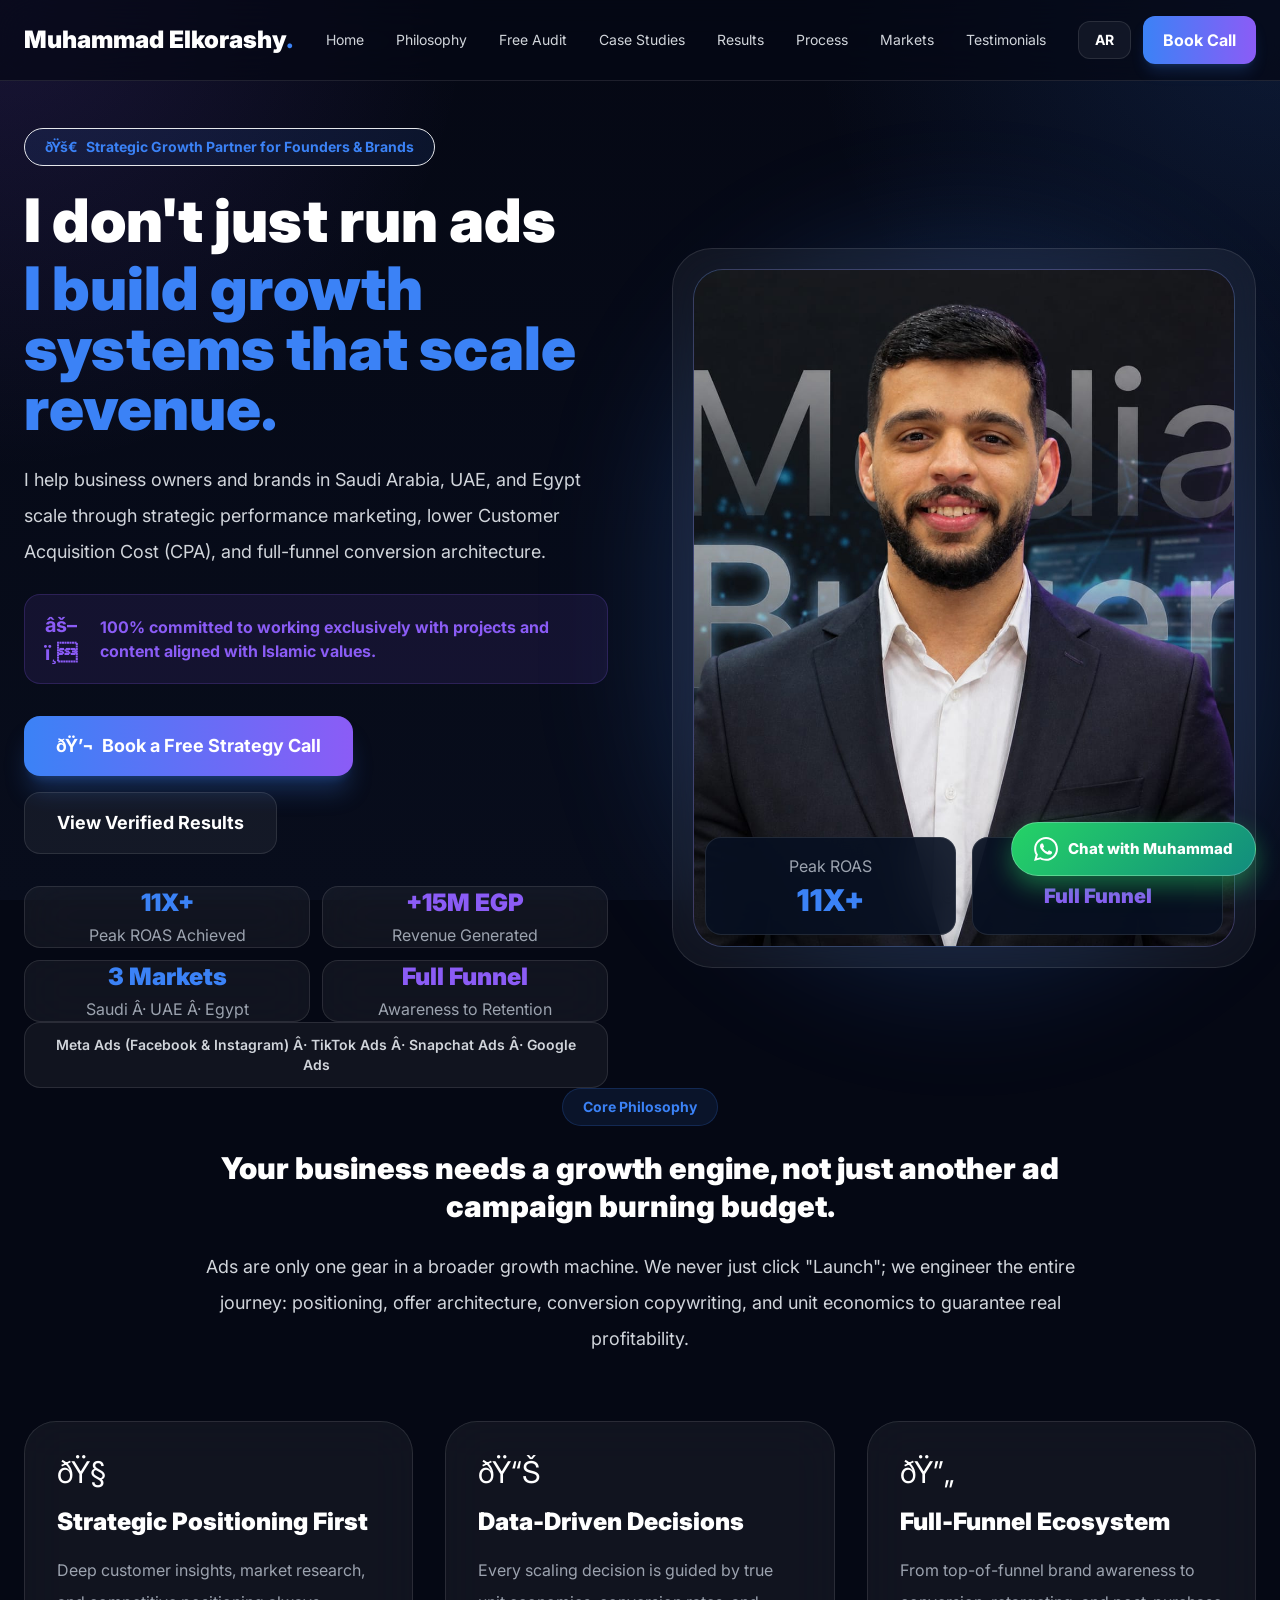
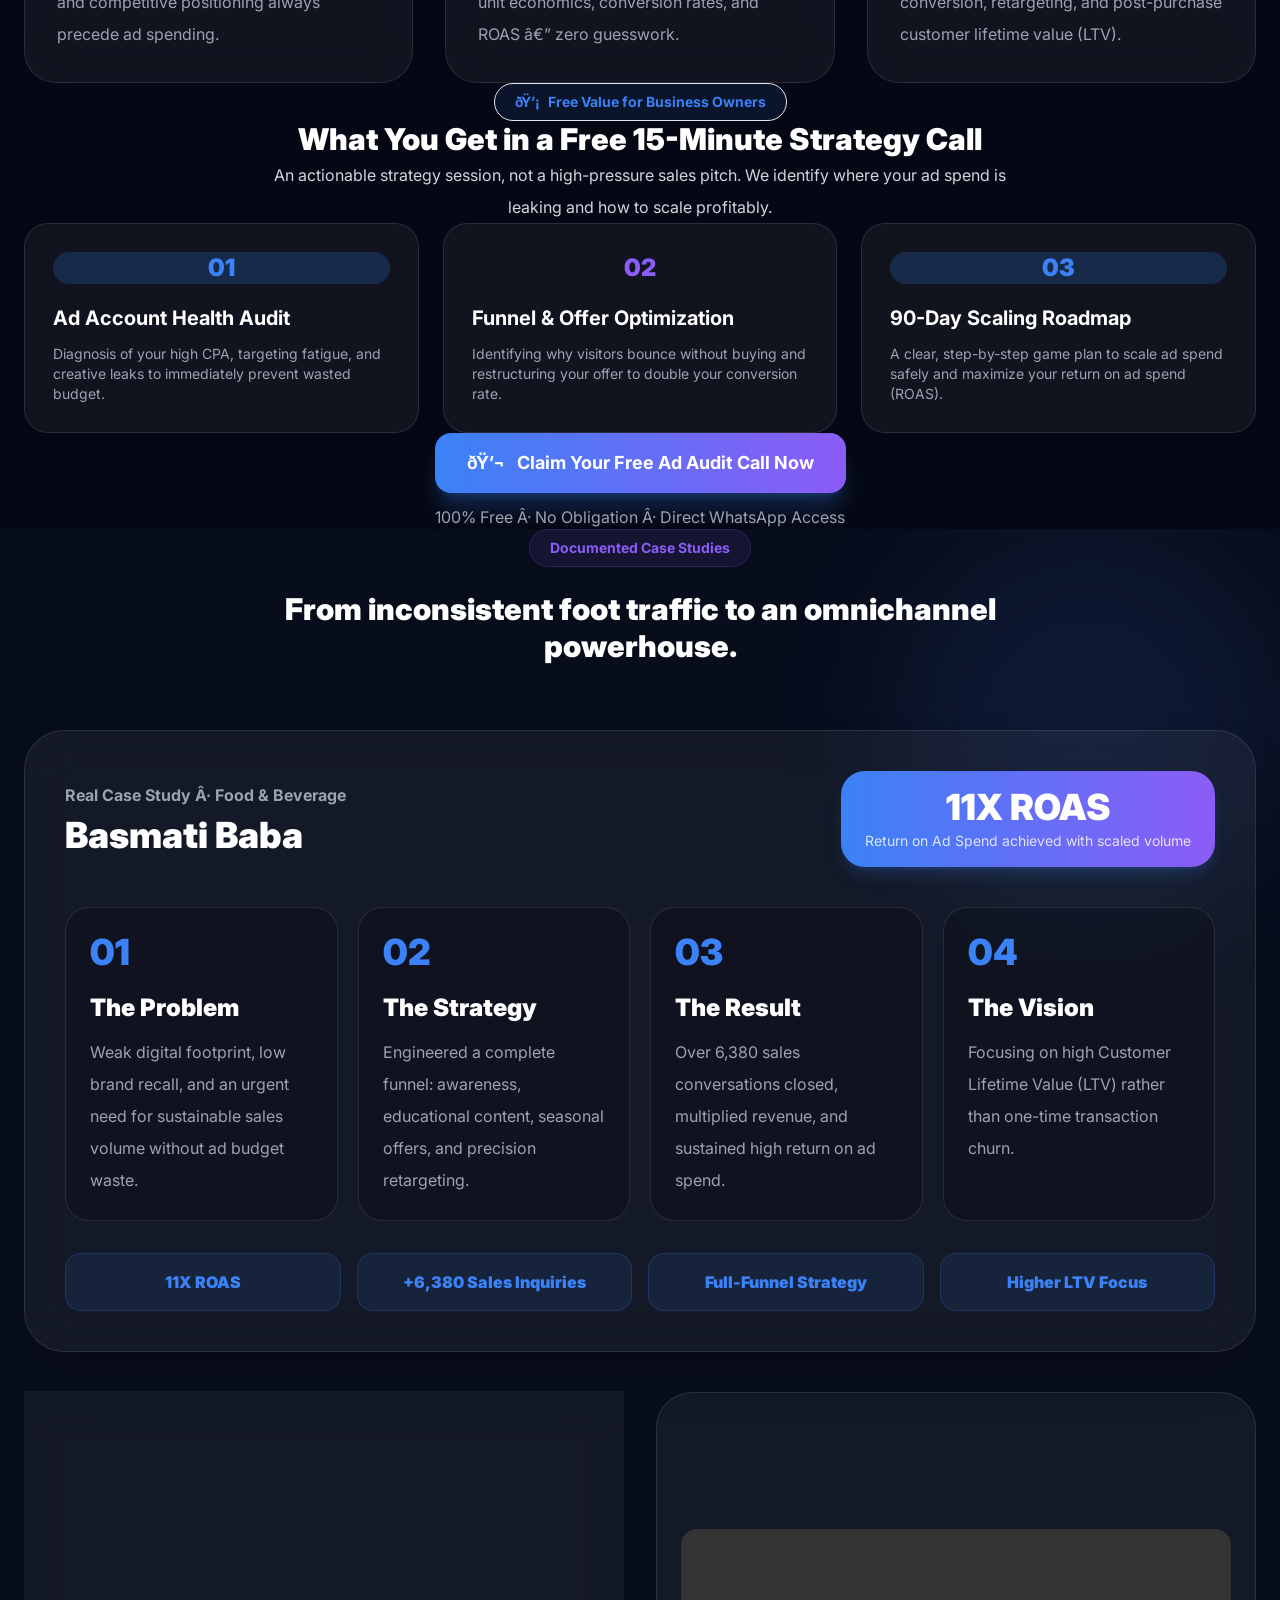
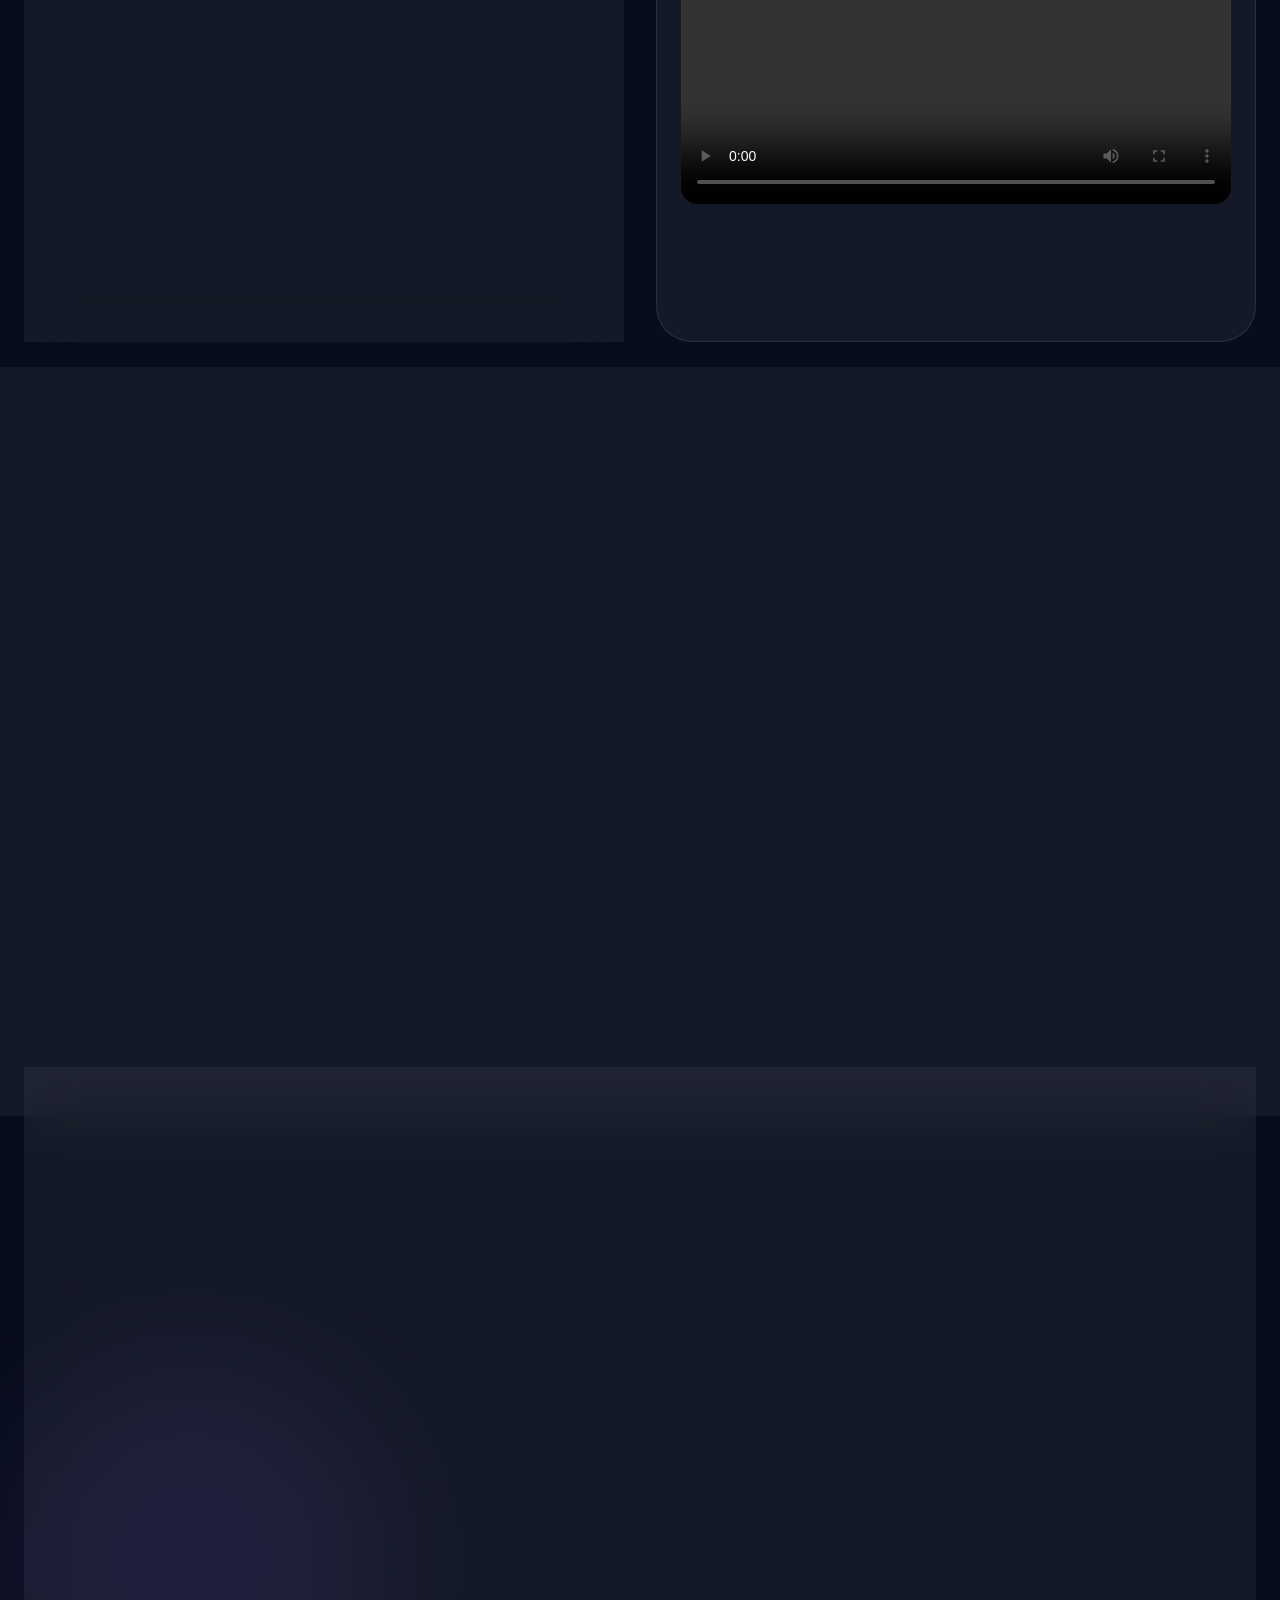
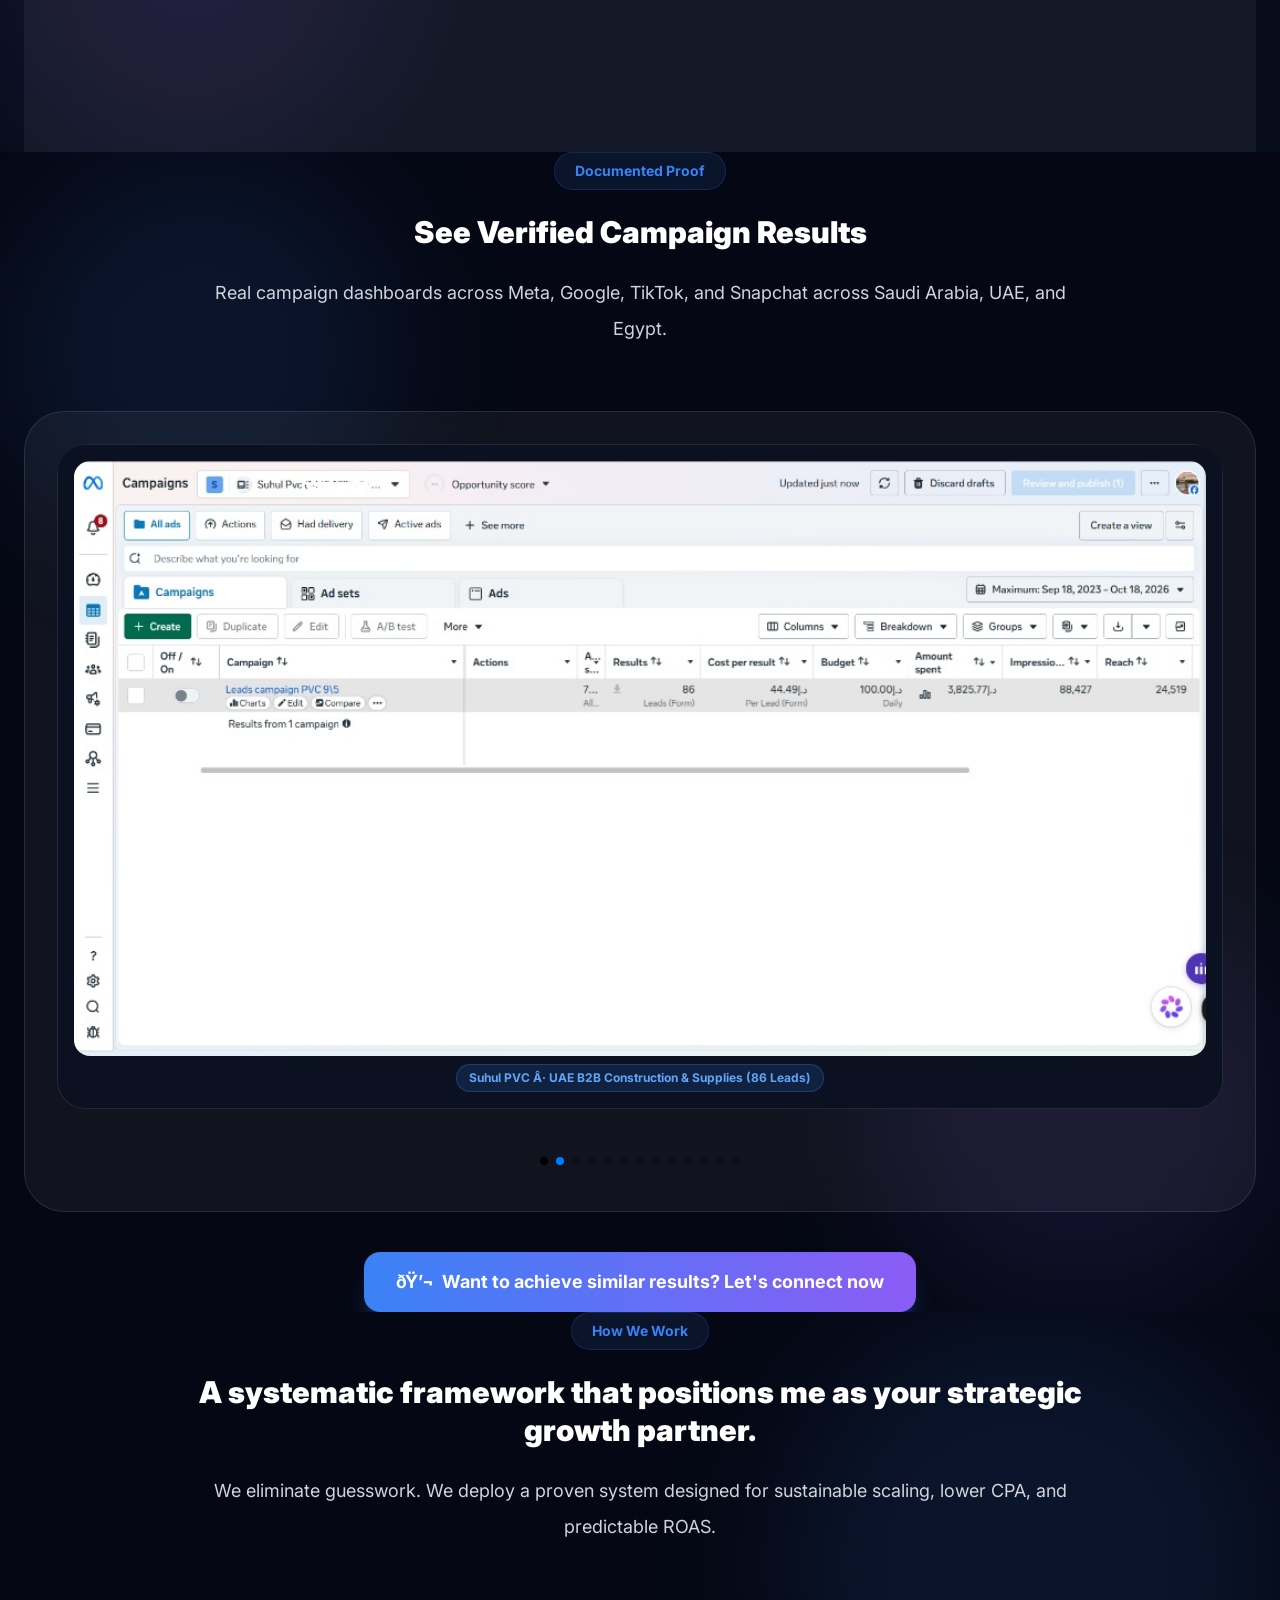
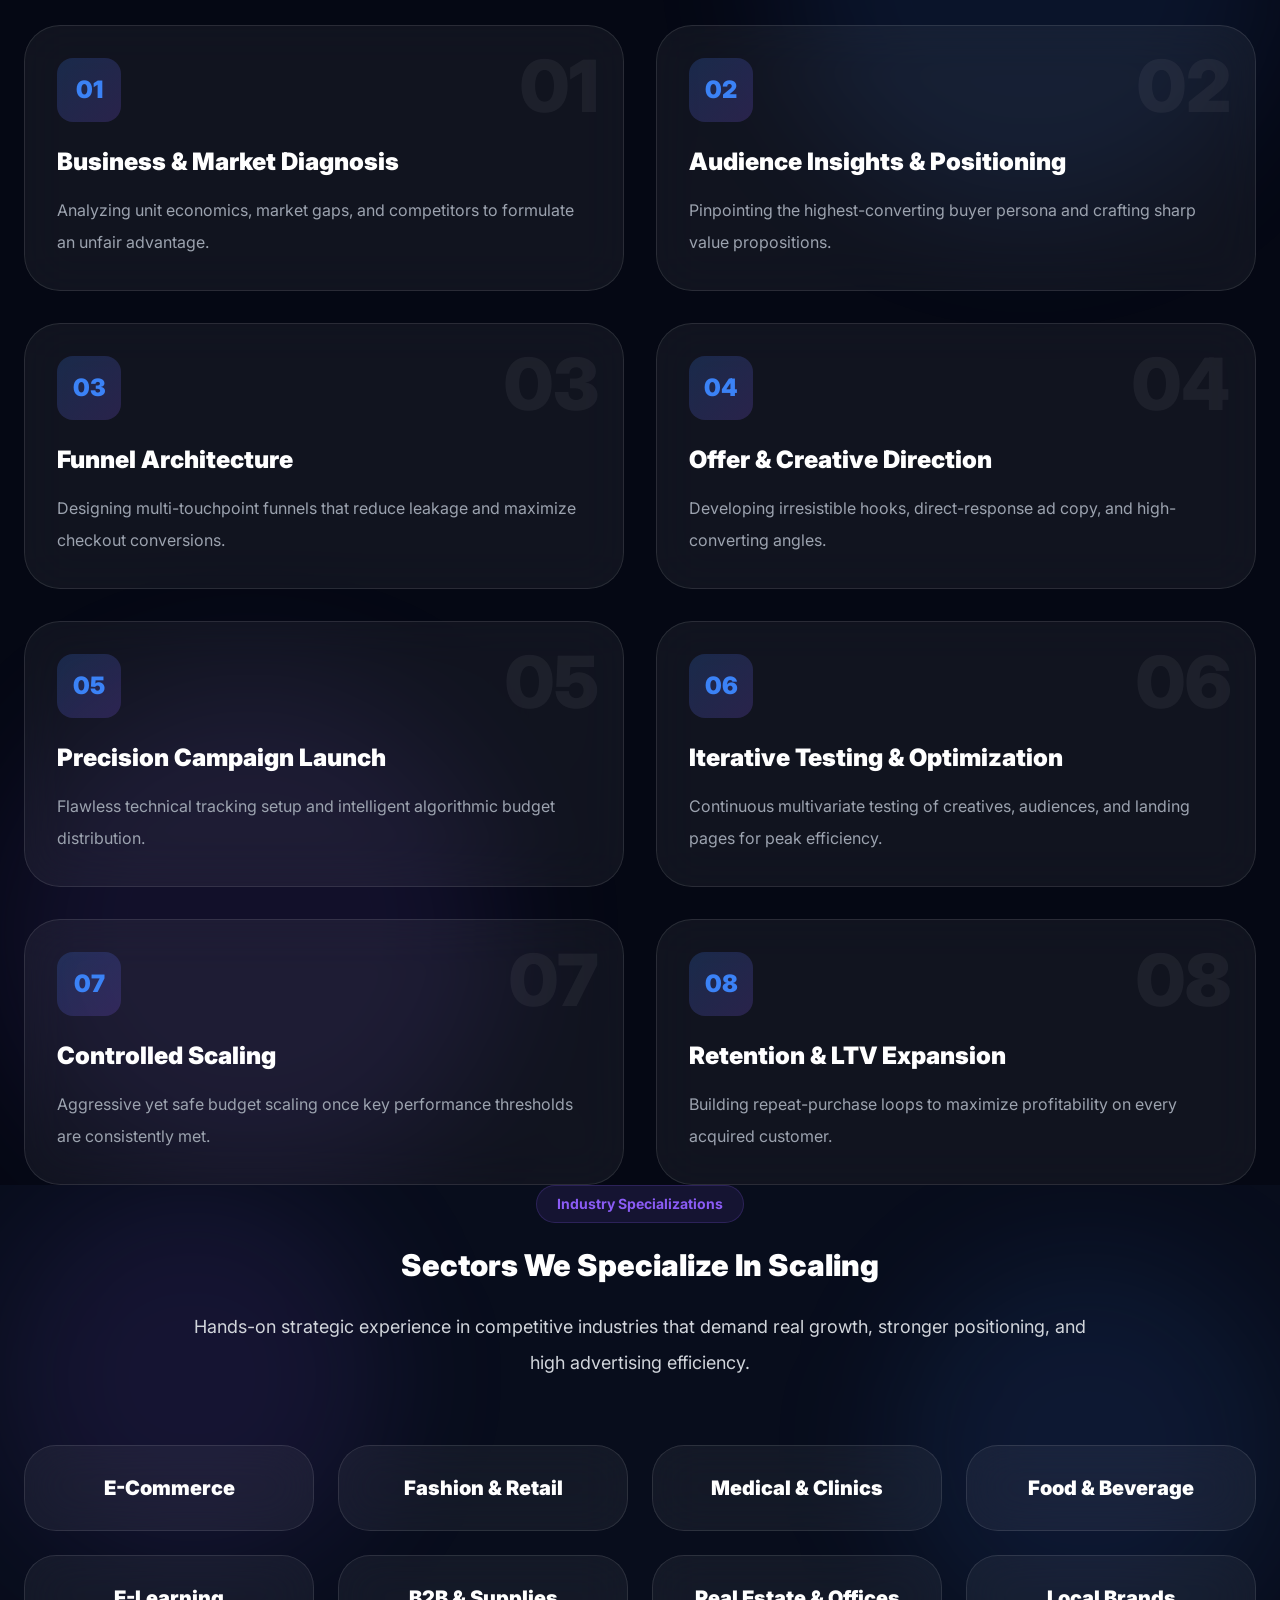
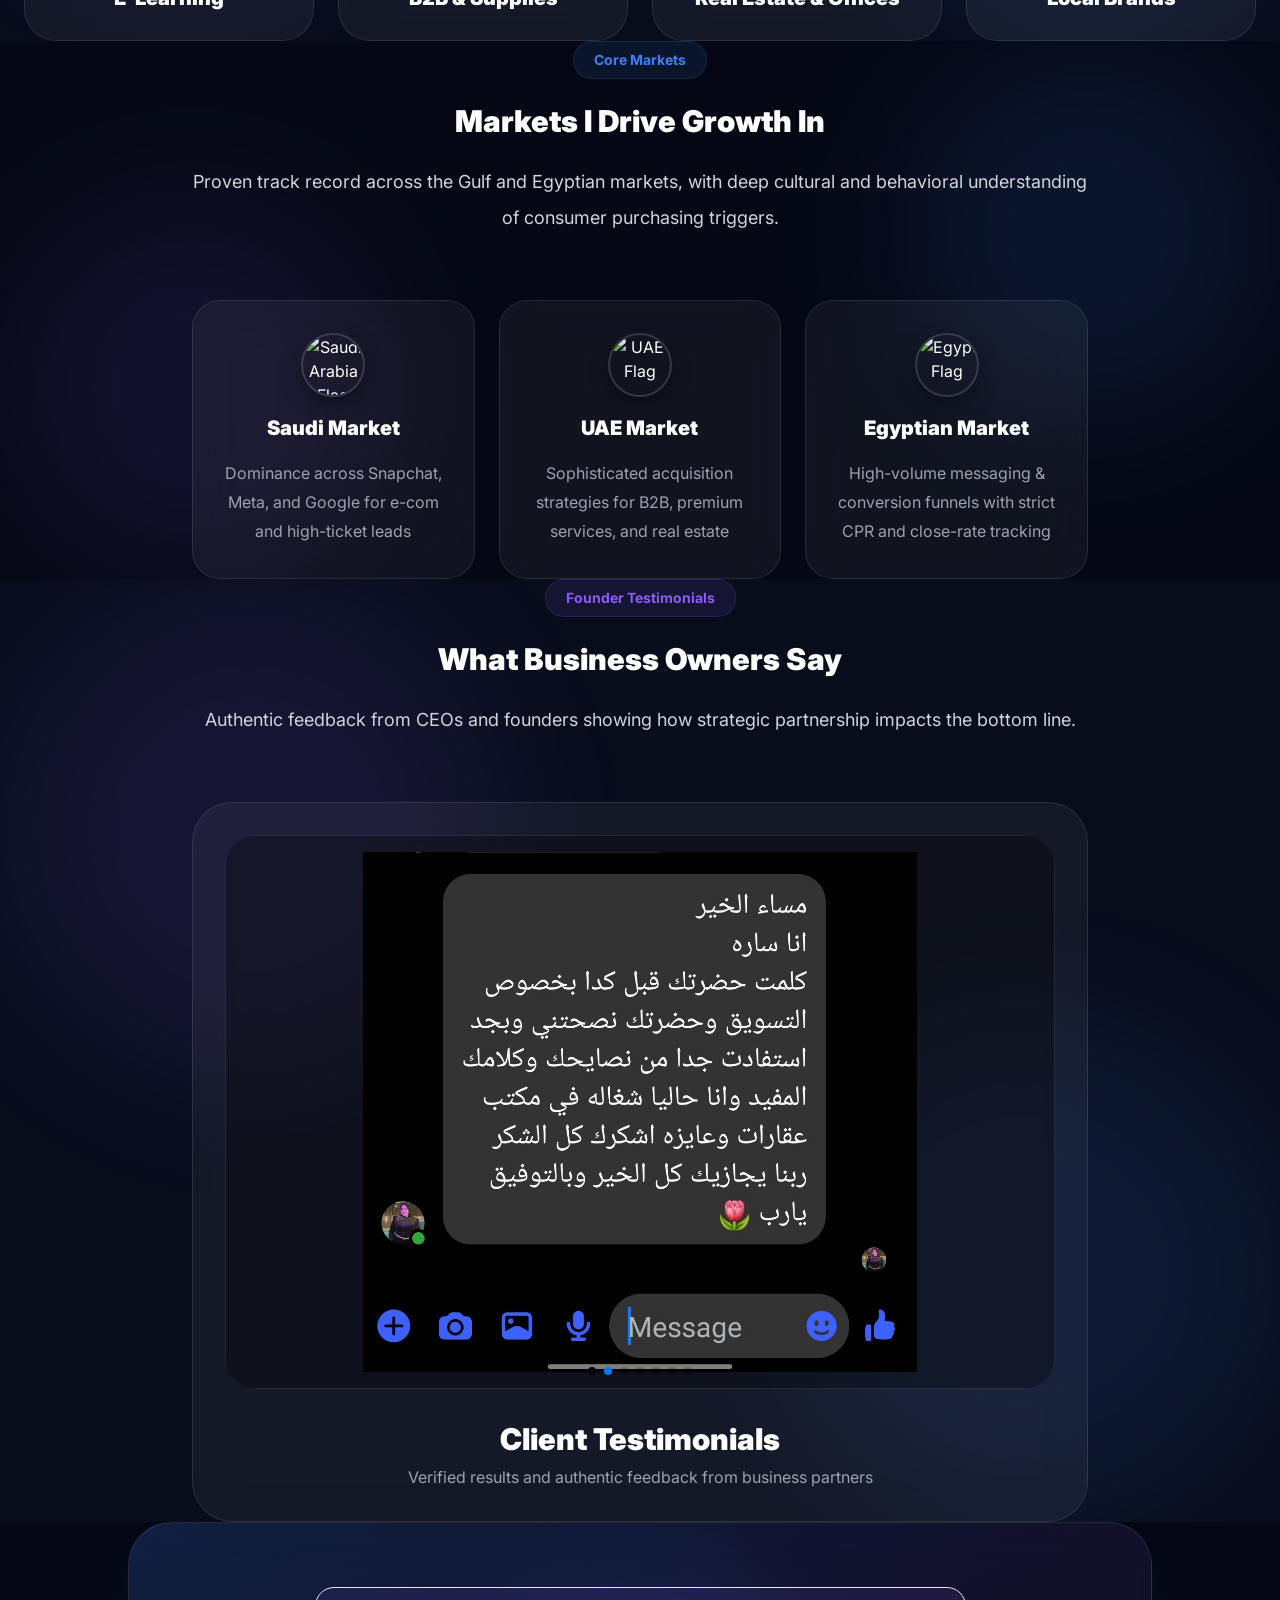
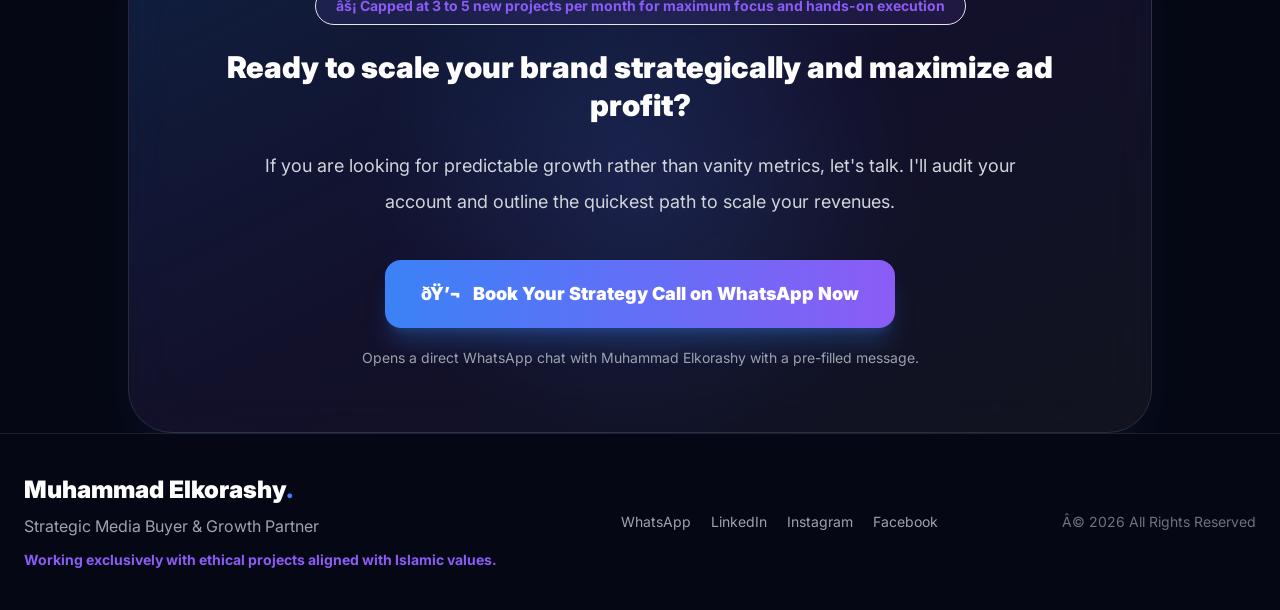
==== commit 422164bf: "fix(perf): link heavy video to CDN in English version" ====
--- a/index-en.html
+++ b/index-en.html
@@ -296,7 +296,7 @@
 
                         <div class="bg-white/5 border border-white/10 rounded-[36px] p-6 min-h-[420px] flex items-center justify-center text-center">
                             <video controls class="max-h-[520px] w-full object-contain rounded-2xl bg-[#0B1120]">
-                                <source src="videos/basmati-video.mp4" type="video/mp4">
+                                <source src="https://muhammadelkorashy.vercel.app/videos/basmati-video.mp4" type="video/mp4">
                             </video>
                         </div>
                     </div>
--- a/style.css
+++ b/style.css
@@ -1,4 +1,4 @@
-@import url('https://fonts.googleapis.com/css2?family=Cairo:wght@300;400;500;700;800;900&family=Inter:wght@400;500;600;700;800;900&display=swap');*,:before,:after,::backdrop{--tw-border-spacing-x:0;--tw-border-spacing-y:0;--tw-translate-x:0;--tw-translate-y:0;--tw-rotate:0;--tw-skew-x:0;--tw-skew-y:0;--tw-scale-x:1;--tw-scale-y:1;--tw-pan-x: ;--tw-pan-y: ;--tw-pinch-zoom: ;--tw-scroll-snap-strictness:proximity;--tw-gradient-from-position: ;--tw-gradient-via-position: ;--tw-gradient-to-position: ;--tw-ordinal: ;--tw-slashed-zero: ;--tw-numeric-figure: ;--tw-numeric-spacing: ;--tw-numeric-fraction: ;--tw-ring-inset: ;--tw-ring-offset-width:0px;--tw-ring-offset-color:#fff;--tw-ring-color:#3b82f680;--tw-ring-offset-shadow:0 0 #0000;--tw-ring-shadow:0 0 #0000;--tw-shadow:0 0 #0000;--tw-shadow-colored:0 0 #0000;--tw-blur: ;--tw-brightness: ;--tw-contrast: ;--tw-grayscale: ;--tw-hue-rotate: ;--tw-invert: ;--tw-saturate: ;--tw-sepia: ;--tw-drop-shadow: ;--tw-backdrop-blur: ;--tw-backdrop-brightness: ;--tw-backdrop-contrast: ;--tw-backdrop-grayscale: ;--tw-backdrop-hue-rotate: ;--tw-backdrop-invert: ;--tw-backdrop-opacity: ;--tw-backdrop-saturate: ;--tw-backdrop-sepia: ;--tw-contain-size: ;--tw-contain-layout: ;--tw-contain-paint: ;--tw-contain-style: }*,:before,:after{box-sizing:border-box;border:0 solid #e5e7eb}:before,:after{--tw-content:""}html,:host{-webkit-text-size-adjust:100%;tab-size:4;font-feature-settings:normal;font-variation-settings:normal;-webkit-tap-highlight-color:transparent;font-family:ui-sans-serif,system-ui,sans-serif,Apple Color Emoji,Segoe UI Emoji,Segoe UI Symbol,Noto Color Emoji;line-height:1.5}body{line-height:inherit;margin:0}hr{height:0;color:inherit;border-top-width:1px}abbr:where([title]){-webkit-text-decoration:underline dotted;text-decoration:underline dotted}h1,h2,h3,h4,h5,h6{font-size:inherit;font-weight:inherit}a{color:inherit;-webkit-text-decoration:inherit;text-decoration:inherit}b,strong{font-weight:bolder}code,kbd,samp,pre{font-feature-settings:normal;font-variation-settings:normal;font-family:ui-monospace,SFMono-Regular,Menlo,Monaco,Consolas,Liberation Mono,Courier New,monospace;font-size:1em}small{font-size:80%}sub,sup{vertical-align:baseline;font-size:75%;line-height:0;position:relative}sub{bottom:-.25em}sup{top:-.5em}table{text-indent:0;border-color:inherit;border-collapse:collapse}button,input,optgroup,select,textarea{font-feature-settings:inherit;font-variation-settings:inherit;font-family:inherit;font-size:100%;font-weight:inherit;line-height:inherit;letter-spacing:inherit;color:inherit;margin:0;padding:0}button,select{text-transform:none}button,input:where([type=button]),input:where([type=reset]),input:where([type=submit]){-webkit-appearance:button;background-color:#0000;background-image:none}:-moz-focusring{outline:auto}:-moz-ui-invalid{box-shadow:none}progress{vertical-align:baseline}::-webkit-inner-spin-button{height:auto}::-webkit-outer-spin-button{height:auto}[type=search]{-webkit-appearance:textfield;outline-offset:-2px}::-webkit-search-decoration{-webkit-appearance:none}::-webkit-file-upload-button{-webkit-appearance:button;font:inherit}summary{display:list-item}blockquote,dl,dd,h1,h2,h3,h4,h5,h6,hr,figure,p,pre{margin:0}fieldset{margin:0;padding:0}legend{padding:0}ol,ul,menu{margin:0;padding:0;list-style:none}dialog{padding:0}textarea{resize:vertical}input::-moz-placeholder{opacity:1;color:#9ca3af}textarea::-moz-placeholder{opacity:1;color:#9ca3af}input::placeholder,textarea::placeholder{opacity:1;color:#9ca3af}button,[role=button]{cursor:pointer}:disabled{cursor:default}img,svg,video,canvas,audio,iframe,embed,object{vertical-align:middle;display:block}img,video{max-width:100%;height:auto}[hidden]:where(:not([hidden=until-found])){display:none}.fixed{position:fixed}.absolute{position:absolute}.relative{position:relative}.inset-0{inset:0}.bottom-0{bottom:0}.bottom-8{bottom:2rem}.left-0{left:0}.left-6{left:1.5rem}.left-8{left:2rem}.right-0{right:0}.right-6{right:1.5rem}.right-8{right:2rem}.top-0{top:0}.top-6{top:1.5rem}.-z-10{z-index:-10}.z-10{z-index:10}.z-50{z-index:50}.mx-auto{margin-left:auto;margin-right:auto}.mb-10{margin-bottom:2.5rem}.mb-16{margin-bottom:4rem}.mb-2{margin-bottom:.5rem}.mb-20{margin-bottom:5rem}.mb-3{margin-bottom:.75rem}.mb-4{margin-bottom:1rem}.mb-5{margin-bottom:1.25rem}.mb-6{margin-bottom:1.5rem}.mt-1{margin-top:.25rem}.mt-10{margin-top:2.5rem}.mt-2{margin-top:.5rem}.mt-3{margin-top:.75rem}.mt-5{margin-top:1.25rem}.mt-6{margin-top:1.5rem}.mt-8{margin-top:2rem}.block{display:block}.flex{display:flex}.inline-flex{display:inline-flex}.grid{display:grid}.hidden{display:none}.aspect-\[4\/5\]{aspect-ratio:4/5}.h-16{height:4rem}.h-20{height:5rem}.h-32{height:8rem}.h-40{height:10rem}.h-96{height:24rem}.h-\[400px\]{height:400px}.h-\[500px\]{height:500px}.h-full{height:100%}.max-h-\[520px\]{max-height:520px}.min-h-\[420px\]{min-height:420px}.min-h-\[520px\]{min-height:520px}.min-h-screen{min-height:100vh}.w-16{width:4rem}.w-20{width:5rem}.w-32{width:8rem}.w-40{width:10rem}.w-96{width:24rem}.w-\[400px\]{width:400px}.w-\[500px\]{width:500px}.w-full{width:100%}.max-w-2xl{max-width:42rem}.max-w-3xl{max-width:48rem}.max-w-4xl{max-width:56rem}.max-w-5xl{max-width:64rem}.max-w-7xl{max-width:80rem}.grid-cols-1{grid-template-columns:repeat(1,minmax(0,1fr))}.grid-cols-2{grid-template-columns:repeat(2,minmax(0,1fr))}.flex-col{flex-direction:column}.flex-wrap{flex-wrap:wrap}.items-center{align-items:center}.justify-center{justify-content:center}.justify-between{justify-content:space-between}.gap-10{gap:2.5rem}.gap-16{gap:4rem}.gap-2{gap:.5rem}.gap-3{gap:.75rem}.gap-4{gap:1rem}.gap-5{gap:1.25rem}.gap-6{gap:1.5rem}.gap-8{gap:2rem}.overflow-hidden{overflow:hidden}.overflow-x-hidden{overflow-x:hidden}.rounded-2xl{border-radius:1rem}.rounded-3xl{border-radius:1.5rem}.rounded-\[28px\]{border-radius:28px}.rounded-\[30px\]{border-radius:30px}.rounded-\[32px\]{border-radius:32px}.rounded-\[36px\]{border-radius:36px}.rounded-\[40px\]{border-radius:40px}.rounded-\[44px\]{border-radius:44px}.rounded-full{border-radius:9999px}.rounded-xl{border-radius:.75rem}.border{border-width:1px}.border-b{border-bottom-width:1px}.border-t{border-top-width:1px}.border-primary\/20{border-color:#3b82f633}.border-secondary\/20{border-color:#8b5cf633}.border-white\/10{border-color:#ffffff1a}.bg-\[\#050814\]{--tw-bg-opacity:1;background-color:rgb(5 8 20/var(--tw-bg-opacity,1))}.bg-\[\#050814\]\/70{background-color:#050814b3}.bg-\[\#071022\]\/90{background-color:#071022e6}.bg-\[\#080d1c\]{--tw-bg-opacity:1;background-color:rgb(8 13 28/var(--tw-bg-opacity,1))}.bg-\[\#0B1120\]{--tw-bg-opacity:1;background-color:rgb(11 17 32/var(--tw-bg-opacity,1))}.bg-black\/20{background-color:#0003}.bg-black\/30{background-color:#0000004d}.bg-dark{--tw-bg-opacity:1;background-color:rgb(5 8 20/var(--tw-bg-opacity,1))}.bg-primary\/10{background-color:#3b82f61a}.bg-primary\/20{background-color:#3b82f633}.bg-secondary\/10{background-color:#8b5cf61a}.bg-white\/10{background-color:#ffffff1a}.bg-white\/5{background-color:#ffffff0d}.bg-\[radial-gradient\(circle_at_center\,rgba\(59\,130\,246\,\.18\)\,transparent_40\%\)\]{background-image:radial-gradient(circle,#3b82f62e,#0000 40%)}.bg-\[radial-gradient\(circle_at_top_right\,rgba\(59\,130\,246\,\.15\)\,transparent_30\%\)\,radial-gradient\(circle_at_top_left\,rgba\(139\,92\,246\,\.15\)\,transparent_30\%\)\,linear-gradient\(to_bottom\,\#050814\,\#080d1c\)\]{background-image:radial-gradient(circle at 100% 0,#3b82f626,#0000 30%),radial-gradient(circle at 0 0,#8b5cf626,#0000 30%),linear-gradient(#050814,#080d1c)}.bg-gradient-to-br{background-image:linear-gradient(to bottom right, var(--tw-gradient-stops))}.bg-gradient-to-r{background-image:linear-gradient(to right, var(--tw-gradient-stops))}.from-primary{--tw-gradient-from:#3b82f6 var(--tw-gradient-from-position);--tw-gradient-to:#3b82f600 var(--tw-gradient-to-position);--tw-gradient-stops:var(--tw-gradient-from), var(--tw-gradient-to)}.from-primary\/20{--tw-gradient-from:#3b82f633 var(--tw-gradient-from-position);--tw-gradient-to:#3b82f600 var(--tw-gradient-to-position);--tw-gradient-stops:var(--tw-gradient-from), var(--tw-gradient-to)}.via-secondary\/10{--tw-gradient-to:#8b5cf600 var(--tw-gradient-to-position);--tw-gradient-stops:var(--tw-gradient-from), #8b5cf61a var(--tw-gradient-via-position), var(--tw-gradient-to)}.to-secondary{--tw-gradient-to:#8b5cf6 var(--tw-gradient-to-position)}.to-secondary\/20{--tw-gradient-to:#8b5cf633 var(--tw-gradient-to-position)}.to-white\/5{--tw-gradient-to:#ffffff0d var(--tw-gradient-to-position)}.object-contain{-o-object-fit:contain;object-fit:contain}.object-cover{-o-object-fit:cover;object-fit:cover}.p-10{padding:2.5rem}.p-4{padding:1rem}.p-5{padding:1.25rem}.p-6{padding:1.5rem}.p-7{padding:1.75rem}.p-8{padding:2rem}.px-4{padding-left:1rem;padding-right:1rem}.px-5{padding-left:1.25rem;padding-right:1.25rem}.px-6{padding-left:1.5rem;padding-right:1.5rem}.px-8{padding-left:2rem;padding-right:2rem}.px-9{padding-left:2.25rem;padding-right:2.25rem}.py-10{padding-top:2.5rem;padding-bottom:2.5rem}.py-2{padding-top:.5rem;padding-bottom:.5rem}.py-28{padding-top:7rem;padding-bottom:7rem}.py-3{padding-top:.75rem;padding-bottom:.75rem}.py-4{padding-top:1rem;padding-bottom:1rem}.py-5{padding-top:1.25rem;padding-bottom:1.25rem}.pt-32{padding-top:8rem}.text-center{text-align:center}.text-2xl{font-size:1.5rem;line-height:2rem}.text-3xl{font-size:1.875rem;line-height:2.25rem}.text-4xl{font-size:2.25rem;line-height:2.5rem}.text-5xl{font-size:3rem;line-height:1}.text-7xl{font-size:4.5rem;line-height:1}.text-lg{font-size:1.125rem;line-height:1.75rem}.text-sm{font-size:.875rem;line-height:1.25rem}.text-xl{font-size:1.25rem;line-height:1.75rem}.font-black{font-weight:900}.font-bold{font-weight:700}.font-semibold{font-weight:600}.leading-8{line-height:2rem}.leading-9{line-height:2.25rem}.leading-tight{line-height:1.25}.text-gray-300{--tw-text-opacity:1;color:rgb(209 213 219/var(--tw-text-opacity,1))}.text-gray-400{--tw-text-opacity:1;color:rgb(156 163 175/var(--tw-text-opacity,1))}.text-gray-500{--tw-text-opacity:1;color:rgb(107 114 128/var(--tw-text-opacity,1))}.text-primary{--tw-text-opacity:1;color:rgb(59 130 246/var(--tw-text-opacity,1))}.text-secondary{--tw-text-opacity:1;color:rgb(139 92 246/var(--tw-text-opacity,1))}.text-white{--tw-text-opacity:1;color:rgb(255 255 255/var(--tw-text-opacity,1))}.text-white\/5{color:#ffffff0d}.text-white\/80{color:#fffc}.opacity-0{opacity:0}.shadow-2xl{--tw-shadow:0 25px 50px -12px #00000040;--tw-shadow-colored:0 25px 50px -12px var(--tw-shadow-color);box-shadow:var(--tw-ring-offset-shadow,0 0 #0000), var(--tw-ring-shadow,0 0 #0000), var(--tw-shadow)}.shadow-lg{--tw-shadow:0 10px 15px -3px #0000001a, 0 4px 6px -4px #0000001a;--tw-shadow-colored:0 10px 15px -3px var(--tw-shadow-color), 0 4px 6px -4px var(--tw-shadow-color);box-shadow:var(--tw-ring-offset-shadow,0 0 #0000), var(--tw-ring-shadow,0 0 #0000), var(--tw-shadow)}.shadow-xl{--tw-shadow:0 20px 25px -5px #0000001a, 0 8px 10px -6px #0000001a;--tw-shadow-colored:0 20px 25px -5px var(--tw-shadow-color), 0 8px 10px -6px var(--tw-shadow-color);box-shadow:var(--tw-ring-offset-shadow,0 0 #0000), var(--tw-ring-shadow,0 0 #0000), var(--tw-shadow)}.shadow-primary\/10{--tw-shadow-color:#3b82f61a;--tw-shadow:var(--tw-shadow-colored)}.shadow-primary\/20{--tw-shadow-color:#3b82f633;--tw-shadow:var(--tw-shadow-colored)}.shadow-primary\/25{--tw-shadow-color:#3b82f640;--tw-shadow:var(--tw-shadow-colored)}.blur-3xl{--tw-blur:blur(64px);filter:var(--tw-blur) var(--tw-brightness) var(--tw-contrast) var(--tw-grayscale) var(--tw-hue-rotate) var(--tw-invert) var(--tw-saturate) var(--tw-sepia) var(--tw-drop-shadow)}.backdrop-blur-xl{--tw-backdrop-blur:blur(24px);-webkit-backdrop-filter:var(--tw-backdrop-blur) var(--tw-backdrop-brightness) var(--tw-backdrop-contrast) var(--tw-backdrop-grayscale) var(--tw-backdrop-hue-rotate) var(--tw-backdrop-invert) var(--tw-backdrop-opacity) var(--tw-backdrop-saturate) var(--tw-backdrop-sepia);backdrop-filter:var(--tw-backdrop-blur) var(--tw-backdrop-brightness) var(--tw-backdrop-contrast) var(--tw-backdrop-grayscale) var(--tw-backdrop-hue-rotate) var(--tw-backdrop-invert) var(--tw-backdrop-opacity) var(--tw-backdrop-saturate) var(--tw-backdrop-sepia)}.transition{transition-property:color,background-color,border-color,text-decoration-color,fill,stroke,opacity,box-shadow,transform,filter,-webkit-backdrop-filter,backdrop-filter;transition-duration:.15s;transition-timing-function:cubic-bezier(.4,0,.2,1)}.transition-all{transition-property:all;transition-duration:.15s;transition-timing-function:cubic-bezier(.4,0,.2,1)}.duration-300{transition-duration:.3s}.duration-500{transition-duration:.5s}html[lang=ar] body{font-family:Cairo,sans-serif}html[lang=en] body{font-family:Inter,sans-serif}body{background:#050814}html[lang=ar] h1,html[lang=ar] h2{letter-spacing:normal!important;line-height:1.25!important}.hover\:scale-105:hover{--tw-scale-x:1.05;--tw-scale-y:1.05;transform:translate(var(--tw-translate-x), var(--tw-translate-y)) rotate(var(--tw-rotate)) skewX(var(--tw-skew-x)) skewY(var(--tw-skew-y)) scaleX(var(--tw-scale-x)) scaleY(var(--tw-scale-y))}.hover\:border-primary\/40:hover{border-color:#3b82f666}.hover\:border-secondary\/40:hover{border-color:#8b5cf666}.hover\:bg-primary\/5:hover{background-color:#3b82f60d}.hover\:bg-secondary\/5:hover{background-color:#8b5cf60d}.hover\:bg-white\/10:hover{background-color:#ffffff1a}.hover\:text-white:hover{--tw-text-opacity:1;color:rgb(255 255 255/var(--tw-text-opacity,1))}.group:hover .group-hover\:scale-110{--tw-scale-x:1.1;--tw-scale-y:1.1;transform:translate(var(--tw-translate-x), var(--tw-translate-y)) rotate(var(--tw-rotate)) skewX(var(--tw-skew-x)) skewY(var(--tw-skew-y)) scaleX(var(--tw-scale-x)) scaleY(var(--tw-scale-y))}.group:hover .group-hover\:gap-4{gap:1rem}.group:hover .group-hover\:text-primary\/10{color:#3b82f61a}.group:hover .group-hover\:opacity-100{opacity:1}@media (width>=640px){.sm\:grid-cols-2{grid-template-columns:repeat(2,minmax(0,1fr))}.sm\:grid-cols-3{grid-template-columns:repeat(3,minmax(0,1fr))}}@media (width>=768px){.md\:grid-cols-2{grid-template-columns:repeat(2,minmax(0,1fr))}.md\:grid-cols-3{grid-template-columns:repeat(3,minmax(0,1fr))}.md\:flex-row{flex-direction:row}.md\:p-10{padding:2.5rem}.md\:p-16{padding:4rem}.md\:p-8{padding:2rem}.md\:text-start{text-align:start}.md\:text-6xl{font-size:3.75rem;line-height:1}.md\:text-7xl{font-size:4.5rem;line-height:1}}@media (width>=1024px){.lg\:flex{display:flex}.lg\:grid-cols-2{grid-template-columns:repeat(2,minmax(0,1fr))}.lg\:grid-cols-3{grid-template-columns:repeat(3,minmax(0,1fr))}.lg\:grid-cols-4{grid-template-columns:repeat(4,minmax(0,1fr))}}
+﻿@import url('https://fonts.googleapis.com/css2?family=Cairo:wght@300;400;500;700;800;900&family=Inter:wght@400;500;600;700;800;900&display=swap');*,:before,:after,::backdrop{--tw-border-spacing-x:0;--tw-border-spacing-y:0;--tw-translate-x:0;--tw-translate-y:0;--tw-rotate:0;--tw-skew-x:0;--tw-skew-y:0;--tw-scale-x:1;--tw-scale-y:1;--tw-pan-x: ;--tw-pan-y: ;--tw-pinch-zoom: ;--tw-scroll-snap-strictness:proximity;--tw-gradient-from-position: ;--tw-gradient-via-position: ;--tw-gradient-to-position: ;--tw-ordinal: ;--tw-slashed-zero: ;--tw-numeric-figure: ;--tw-numeric-spacing: ;--tw-numeric-fraction: ;--tw-ring-inset: ;--tw-ring-offset-width:0px;--tw-ring-offset-color:#fff;--tw-ring-color:#3b82f680;--tw-ring-offset-shadow:0 0 #0000;--tw-ring-shadow:0 0 #0000;--tw-shadow:0 0 #0000;--tw-shadow-colored:0 0 #0000;--tw-blur: ;--tw-brightness: ;--tw-contrast: ;--tw-grayscale: ;--tw-hue-rotate: ;--tw-invert: ;--tw-saturate: ;--tw-sepia: ;--tw-drop-shadow: ;--tw-backdrop-blur: ;--tw-backdrop-brightness: ;--tw-backdrop-contrast: ;--tw-backdrop-grayscale: ;--tw-backdrop-hue-rotate: ;--tw-backdrop-invert: ;--tw-backdrop-opacity: ;--tw-backdrop-saturate: ;--tw-backdrop-sepia: ;--tw-contain-size: ;--tw-contain-layout: ;--tw-contain-paint: ;--tw-contain-style: }*,:before,:after{box-sizing:border-box;border:0 solid #e5e7eb}:before,:after{--tw-content:""}html,:host{-webkit-text-size-adjust:100%;tab-size:4;font-feature-settings:normal;font-variation-settings:normal;-webkit-tap-highlight-color:transparent;font-family:ui-sans-serif,system-ui,sans-serif,Apple Color Emoji,Segoe UI Emoji,Segoe UI Symbol,Noto Color Emoji;line-height:1.5}body{line-height:inherit;margin:0}hr{height:0;color:inherit;border-top-width:1px}abbr:where([title]){-webkit-text-decoration:underline dotted;text-decoration:underline dotted}h1,h2,h3,h4,h5,h6{font-size:inherit;font-weight:inherit}a{color:inherit;-webkit-text-decoration:inherit;text-decoration:inherit}b,strong{font-weight:bolder}code,kbd,samp,pre{font-feature-settings:normal;font-variation-settings:normal;font-family:ui-monospace,SFMono-Regular,Menlo,Monaco,Consolas,Liberation Mono,Courier New,monospace;font-size:1em}small{font-size:80%}sub,sup{vertical-align:baseline;font-size:75%;line-height:0;position:relative}sub{bottom:-.25em}sup{top:-.5em}table{text-indent:0;border-color:inherit;border-collapse:collapse}button,input,optgroup,select,textarea{font-feature-settings:inherit;font-variation-settings:inherit;font-family:inherit;font-size:100%;font-weight:inherit;line-height:inherit;letter-spacing:inherit;color:inherit;margin:0;padding:0}button,select{text-transform:none}button,input:where([type=button]),input:where([type=reset]),input:where([type=submit]){-webkit-appearance:button;background-color:#0000;background-image:none}:-moz-focusring{outline:auto}:-moz-ui-invalid{box-shadow:none}progress{vertical-align:baseline}::-webkit-inner-spin-button{height:auto}::-webkit-outer-spin-button{height:auto}[type=search]{-webkit-appearance:textfield;outline-offset:-2px}::-webkit-search-decoration{-webkit-appearance:none}::-webkit-file-upload-button{-webkit-appearance:button;font:inherit}summary{display:list-item}blockquote,dl,dd,h1,h2,h3,h4,h5,h6,hr,figure,p,pre{margin:0}fieldset{margin:0;padding:0}legend{padding:0}ol,ul,menu{margin:0;padding:0;list-style:none}dialog{padding:0}textarea{resize:vertical}input::-moz-placeholder{opacity:1;color:#9ca3af}textarea::-moz-placeholder{opacity:1;color:#9ca3af}input::placeholder,textarea::placeholder{opacity:1;color:#9ca3af}button,[role=button]{cursor:pointer}:disabled{cursor:default}img,svg,video,canvas,audio,iframe,embed,object{vertical-align:middle;display:block}img,video{max-width:100%;height:auto}[hidden]:where(:not([hidden=until-found])){display:none}.fixed{position:fixed}.absolute{position:absolute}.relative{position:relative}.inset-0{inset:0}.bottom-0{bottom:0}.bottom-8{bottom:2rem}.left-0{left:0}.left-6{left:1.5rem}.left-8{left:2rem}.right-0{right:0}.right-6{right:1.5rem}.right-8{right:2rem}.top-0{top:0}.top-6{top:1.5rem}.-z-10{z-index:-10}.z-10{z-index:10}.z-50{z-index:50}.mx-auto{margin-left:auto;margin-right:auto}.mb-10{margin-bottom:2.5rem}.mb-16{margin-bottom:4rem}.mb-2{margin-bottom:.5rem}.mb-20{margin-bottom:5rem}.mb-3{margin-bottom:.75rem}.mb-4{margin-bottom:1rem}.mb-5{margin-bottom:1.25rem}.mb-6{margin-bottom:1.5rem}.mt-1{margin-top:.25rem}.mt-10{margin-top:2.5rem}.mt-2{margin-top:.5rem}.mt-3{margin-top:.75rem}.mt-5{margin-top:1.25rem}.mt-6{margin-top:1.5rem}.mt-8{margin-top:2rem}.block{display:block}.flex{display:flex}.inline-flex{display:inline-flex}.grid{display:grid}.hidden{display:none}.aspect-\[4\/5\]{aspect-ratio:4/5}.h-16{height:4rem}.h-20{height:5rem}.h-32{height:8rem}.h-40{height:10rem}.h-96{height:24rem}.h-\[400px\]{height:400px}.h-\[500px\]{height:500px}.h-full{height:100%}.max-h-\[520px\]{max-height:520px}.min-h-\[420px\]{min-height:420px}.min-h-\[520px\]{min-height:520px}.min-h-screen{min-height:100vh}.w-16{width:4rem}.w-20{width:5rem}.w-32{width:8rem}.w-40{width:10rem}.w-96{width:24rem}.w-\[400px\]{width:400px}.w-\[500px\]{width:500px}.w-full{width:100%}.max-w-2xl{max-width:42rem}.max-w-3xl{max-width:48rem}.max-w-4xl{max-width:56rem}.max-w-5xl{max-width:64rem}.max-w-7xl{max-width:80rem}.grid-cols-1{grid-template-columns:repeat(1,minmax(0,1fr))}.grid-cols-2{grid-template-columns:repeat(2,minmax(0,1fr))}.flex-col{flex-direction:column}.flex-wrap{flex-wrap:wrap}.items-center{align-items:center}.justify-center{justify-content:center}.justify-between{justify-content:space-between}.gap-10{gap:2.5rem}.gap-16{gap:4rem}.gap-2{gap:.5rem}.gap-3{gap:.75rem}.gap-4{gap:1rem}.gap-5{gap:1.25rem}.gap-6{gap:1.5rem}.gap-8{gap:2rem}.overflow-hidden{overflow:hidden}.overflow-x-hidden{overflow-x:hidden}.rounded-2xl{border-radius:1rem}.rounded-3xl{border-radius:1.5rem}.rounded-\[28px\]{border-radius:28px}.rounded-\[30px\]{border-radius:30px}.rounded-\[32px\]{border-radius:32px}.rounded-\[36px\]{border-radius:36px}.rounded-\[40px\]{border-radius:40px}.rounded-\[44px\]{border-radius:44px}.rounded-full{border-radius:9999px}.rounded-xl{border-radius:.75rem}.border{border-width:1px}.border-b{border-bottom-width:1px}.border-t{border-top-width:1px}.border-primary\/20{border-color:#3b82f633}.border-secondary\/20{border-color:#8b5cf633}.border-white\/10{border-color:#ffffff1a}.bg-\[\#050814\]{--tw-bg-opacity:1;background-color:rgb(5 8 20/var(--tw-bg-opacity,1))}.bg-\[\#050814\]\/70{background-color:#050814b3}.bg-\[\#071022\]\/90{background-color:#071022e6}.bg-\[\#080d1c\]{--tw-bg-opacity:1;background-color:rgb(8 13 28/var(--tw-bg-opacity,1))}.bg-\[\#0B1120\]{--tw-bg-opacity:1;background-color:rgb(11 17 32/var(--tw-bg-opacity,1))}.bg-black\/20{background-color:#0003}.bg-black\/30{background-color:#0000004d}.bg-dark{--tw-bg-opacity:1;background-color:rgb(5 8 20/var(--tw-bg-opacity,1))}.bg-primary\/10{background-color:#3b82f61a}.bg-primary\/20{background-color:#3b82f633}.bg-secondary\/10{background-color:#8b5cf61a}.bg-white\/10{background-color:#ffffff1a}.bg-white\/5{background-color:#ffffff0d}.bg-\[radial-gradient\(circle_at_center\,rgba\(59\,130\,246\,\.18\)\,transparent_40\%\)\]{background-image:radial-gradient(circle,#3b82f62e,#0000 40%)}.bg-\[radial-gradient\(circle_at_top_right\,rgba\(59\,130\,246\,\.15\)\,transparent_30\%\)\,radial-gradient\(circle_at_top_left\,rgba\(139\,92\,246\,\.15\)\,transparent_30\%\)\,linear-gradient\(to_bottom\,\#050814\,\#080d1c\)\]{background-image:radial-gradient(circle at 100% 0,#3b82f626,#0000 30%),radial-gradient(circle at 0 0,#8b5cf626,#0000 30%),linear-gradient(#050814,#080d1c)}.bg-gradient-to-br{background-image:linear-gradient(to bottom right, var(--tw-gradient-stops))}.bg-gradient-to-r{background-image:linear-gradient(to right, var(--tw-gradient-stops))}.from-primary{--tw-gradient-from:#3b82f6 var(--tw-gradient-from-position);--tw-gradient-to:#3b82f600 var(--tw-gradient-to-position);--tw-gradient-stops:var(--tw-gradient-from), var(--tw-gradient-to)}.from-primary\/20{--tw-gradient-from:#3b82f633 var(--tw-gradient-from-position);--tw-gradient-to:#3b82f600 var(--tw-gradient-to-position);--tw-gradient-stops:var(--tw-gradient-from), var(--tw-gradient-to)}.via-secondary\/10{--tw-gradient-to:#8b5cf600 var(--tw-gradient-to-position);--tw-gradient-stops:var(--tw-gradient-from), #8b5cf61a var(--tw-gradient-via-position), var(--tw-gradient-to)}.to-secondary{--tw-gradient-to:#8b5cf6 var(--tw-gradient-to-position)}.to-secondary\/20{--tw-gradient-to:#8b5cf633 var(--tw-gradient-to-position)}.to-white\/5{--tw-gradient-to:#ffffff0d var(--tw-gradient-to-position)}.object-contain{-o-object-fit:contain;object-fit:contain}.object-cover{-o-object-fit:cover;object-fit:cover}.p-10{padding:2.5rem}.p-4{padding:1rem}.p-5{padding:1.25rem}.p-6{padding:1.5rem}.p-7{padding:1.75rem}.p-8{padding:2rem}.px-4{padding-left:1rem;padding-right:1rem}.px-5{padding-left:1.25rem;padding-right:1.25rem}.px-6{padding-left:1.5rem;padding-right:1.5rem}.px-8{padding-left:2rem;padding-right:2rem}.px-9{padding-left:2.25rem;padding-right:2.25rem}.py-10{padding-top:2.5rem;padding-bottom:2.5rem}.py-2{padding-top:.5rem;padding-bottom:.5rem}.py-28{padding-top:7rem;padding-bottom:7rem}.py-3{padding-top:.75rem;padding-bottom:.75rem}.py-4{padding-top:1rem;padding-bottom:1rem}.py-5{padding-top:1.25rem;padding-bottom:1.25rem}.pt-32{padding-top:8rem}.text-center{text-align:center}.text-2xl{font-size:1.5rem;line-height:2rem}.text-3xl{font-size:1.875rem;line-height:2.25rem}.text-4xl{font-size:2.25rem;line-height:2.5rem}.text-5xl{font-size:3rem;line-height:1}.text-7xl{font-size:4.5rem;line-height:1}.text-lg{font-size:1.125rem;line-height:1.75rem}.text-sm{font-size:.875rem;line-height:1.25rem}.text-xl{font-size:1.25rem;line-height:1.75rem}.font-black{font-weight:900}.font-bold{font-weight:700}.font-semibold{font-weight:600}.leading-8{line-height:2rem}.leading-9{line-height:2.25rem}.leading-tight{line-height:1.25}.text-gray-300{--tw-text-opacity:1;color:rgb(209 213 219/var(--tw-text-opacity,1))}.text-gray-400{--tw-text-opacity:1;color:rgb(156 163 175/var(--tw-text-opacity,1))}.text-gray-500{--tw-text-opacity:1;color:rgb(107 114 128/var(--tw-text-opacity,1))}.text-primary{--tw-text-opacity:1;color:rgb(59 130 246/var(--tw-text-opacity,1))}.text-secondary{--tw-text-opacity:1;color:rgb(139 92 246/var(--tw-text-opacity,1))}.text-white{--tw-text-opacity:1;color:rgb(255 255 255/var(--tw-text-opacity,1))}.text-white\/5{color:#ffffff0d}.text-white\/80{color:#fffc}.opacity-0{opacity:0}.shadow-2xl{--tw-shadow:0 25px 50px -12px #00000040;--tw-shadow-colored:0 25px 50px -12px var(--tw-shadow-color);box-shadow:var(--tw-ring-offset-shadow,0 0 #0000), var(--tw-ring-shadow,0 0 #0000), var(--tw-shadow)}.shadow-lg{--tw-shadow:0 10px 15px -3px #0000001a, 0 4px 6px -4px #0000001a;--tw-shadow-colored:0 10px 15px -3px var(--tw-shadow-color), 0 4px 6px -4px var(--tw-shadow-color);box-shadow:var(--tw-ring-offset-shadow,0 0 #0000), var(--tw-ring-shadow,0 0 #0000), var(--tw-shadow)}.shadow-xl{--tw-shadow:0 20px 25px -5px #0000001a, 0 8px 10px -6px #0000001a;--tw-shadow-colored:0 20px 25px -5px var(--tw-shadow-color), 0 8px 10px -6px var(--tw-shadow-color);box-shadow:var(--tw-ring-offset-shadow,0 0 #0000), var(--tw-ring-shadow,0 0 #0000), var(--tw-shadow)}.shadow-primary\/10{--tw-shadow-color:#3b82f61a;--tw-shadow:var(--tw-shadow-colored)}.shadow-primary\/20{--tw-shadow-color:#3b82f633;--tw-shadow:var(--tw-shadow-colored)}.shadow-primary\/25{--tw-shadow-color:#3b82f640;--tw-shadow:var(--tw-shadow-colored)}.blur-3xl{--tw-blur:blur(64px);filter:var(--tw-blur) var(--tw-brightness) var(--tw-contrast) var(--tw-grayscale) var(--tw-hue-rotate) var(--tw-invert) var(--tw-saturate) var(--tw-sepia) var(--tw-drop-shadow)}.backdrop-blur-xl{--tw-backdrop-blur:blur(24px);-webkit-backdrop-filter:var(--tw-backdrop-blur) var(--tw-backdrop-brightness) var(--tw-backdrop-contrast) var(--tw-backdrop-grayscale) var(--tw-backdrop-hue-rotate) var(--tw-backdrop-invert) var(--tw-backdrop-opacity) var(--tw-backdrop-saturate) var(--tw-backdrop-sepia);backdrop-filter:var(--tw-backdrop-blur) var(--tw-backdrop-brightness) var(--tw-backdrop-contrast) var(--tw-backdrop-grayscale) var(--tw-backdrop-hue-rotate) var(--tw-backdrop-invert) var(--tw-backdrop-opacity) var(--tw-backdrop-saturate) var(--tw-backdrop-sepia)}.transition{transition-property:color,background-color,border-color,text-decoration-color,fill,stroke,opacity,box-shadow,transform,filter,-webkit-backdrop-filter,backdrop-filter;transition-duration:.15s;transition-timing-function:cubic-bezier(.4,0,.2,1)}.transition-all{transition-property:all;transition-duration:.15s;transition-timing-function:cubic-bezier(.4,0,.2,1)}.duration-300{transition-duration:.3s}.duration-500{transition-duration:.5s}html[lang=ar] body{font-family:Cairo,sans-serif}html[lang=en] body{font-family:Inter,sans-serif}body{background:#050814}html[lang=ar] h1,html[lang=ar] h2{letter-spacing:normal!important;line-height:1.25!important}.hover\:scale-105:hover{--tw-scale-x:1.05;--tw-scale-y:1.05;transform:translate(var(--tw-translate-x), var(--tw-translate-y)) rotate(var(--tw-rotate)) skewX(var(--tw-skew-x)) skewY(var(--tw-skew-y)) scaleX(var(--tw-scale-x)) scaleY(var(--tw-scale-y))}.hover\:border-primary\/40:hover{border-color:#3b82f666}.hover\:border-secondary\/40:hover{border-color:#8b5cf666}.hover\:bg-primary\/5:hover{background-color:#3b82f60d}.hover\:bg-secondary\/5:hover{background-color:#8b5cf60d}.hover\:bg-white\/10:hover{background-color:#ffffff1a}.hover\:text-white:hover{--tw-text-opacity:1;color:rgb(255 255 255/var(--tw-text-opacity,1))}.group:hover .group-hover\:scale-110{--tw-scale-x:1.1;--tw-scale-y:1.1;transform:translate(var(--tw-translate-x), var(--tw-translate-y)) rotate(var(--tw-rotate)) skewX(var(--tw-skew-x)) skewY(var(--tw-skew-y)) scaleX(var(--tw-scale-x)) scaleY(var(--tw-scale-y))}.group:hover .group-hover\:gap-4{gap:1rem}.group:hover .group-hover\:text-primary\/10{color:#3b82f61a}.group:hover .group-hover\:opacity-100{opacity:1}@media (width>=640px){.sm\:grid-cols-2{grid-template-columns:repeat(2,minmax(0,1fr))}.sm\:grid-cols-3{grid-template-columns:repeat(3,minmax(0,1fr))}}@media (width>=768px){.md\:grid-cols-2{grid-template-columns:repeat(2,minmax(0,1fr))}.md\:grid-cols-3{grid-template-columns:repeat(3,minmax(0,1fr))}.md\:flex-row{flex-direction:row}.md\:p-10{padding:2.5rem}.md\:p-16{padding:4rem}.md\:p-8{padding:2rem}.md\:text-start{text-align:start}.md\:text-6xl{font-size:3.75rem;line-height:1}.md\:text-7xl{font-size:4.5rem;line-height:1}}@media (width>=1024px){.lg\:flex{display:flex}.lg\:grid-cols-2{grid-template-columns:repeat(2,minmax(0,1fr))}.lg\:grid-cols-3{grid-template-columns:repeat(3,minmax(0,1fr))}.lg\:grid-cols-4{grid-template-columns:repeat(4,minmax(0,1fr))}}
 
 /* ===== Markets Section (added) ===== */
 .market-card{
@@ -36,3 +36,68 @@
     color:#9ca3af;
     line-height:1.8;
 }
+
+
+/* ===== CRO Enhancements ===== */
+.whatsapp-float {
+    position: fixed;
+    bottom: 24px;
+    right: 24px;
+    z-index: 9999;
+    display: inline-flex;
+    align-items: center;
+    gap: 10px;
+    background: linear-gradient(135deg, #25D366, #128C7E);
+    color: #ffffff !important;
+    padding: 14px 22px;
+    border-radius: 9999px;
+    box-shadow: 0 10px 25px rgba(37, 211, 102, 0.45);
+    font-weight: 800;
+    font-size: 15px;
+    text-decoration: none;
+    transition: all 0.3s cubic-bezier(0.4, 0, 0.2, 1);
+    border: 1px solid rgba(255, 255, 255, 0.25);
+}
+.whatsapp-float:hover {
+    transform: translateY(-4px) scale(1.04);
+    box-shadow: 0 16px 35px rgba(37, 211, 102, 0.6);
+}
+.whatsapp-float svg {
+    width: 24px;
+    height: 24px;
+    fill: currentColor;
+    flex-shrink: 0;
+}
+@media (max-width: 640px) {
+    .whatsapp-float span {
+        display: none;
+    }
+    .whatsapp-float {
+        padding: 14px;
+        bottom: 20px;
+        right: 20px;
+        border-radius: 50%;
+    }
+}
+@keyframes pulseGlow {
+    0%, 100% {
+        box-shadow: 0 0 0 0 rgba(59, 130, 246, 0.55);
+    }
+    50% {
+        box-shadow: 0 0 0 14px rgba(59, 130, 246, 0);
+    }
+}
+.pulse-cta {
+    animation: pulseGlow 2.5s infinite;
+}
+.result-tag {
+    display: inline-block;
+    padding: 4px 12px;
+    font-size: 12px;
+    font-weight: 700;
+    border-radius: 9999px;
+    background: rgba(59, 130, 246, 0.15);
+    border: 1px solid rgba(59, 130, 246, 0.3);
+    color: #60a5fa;
+    margin-top: 8px;
+}
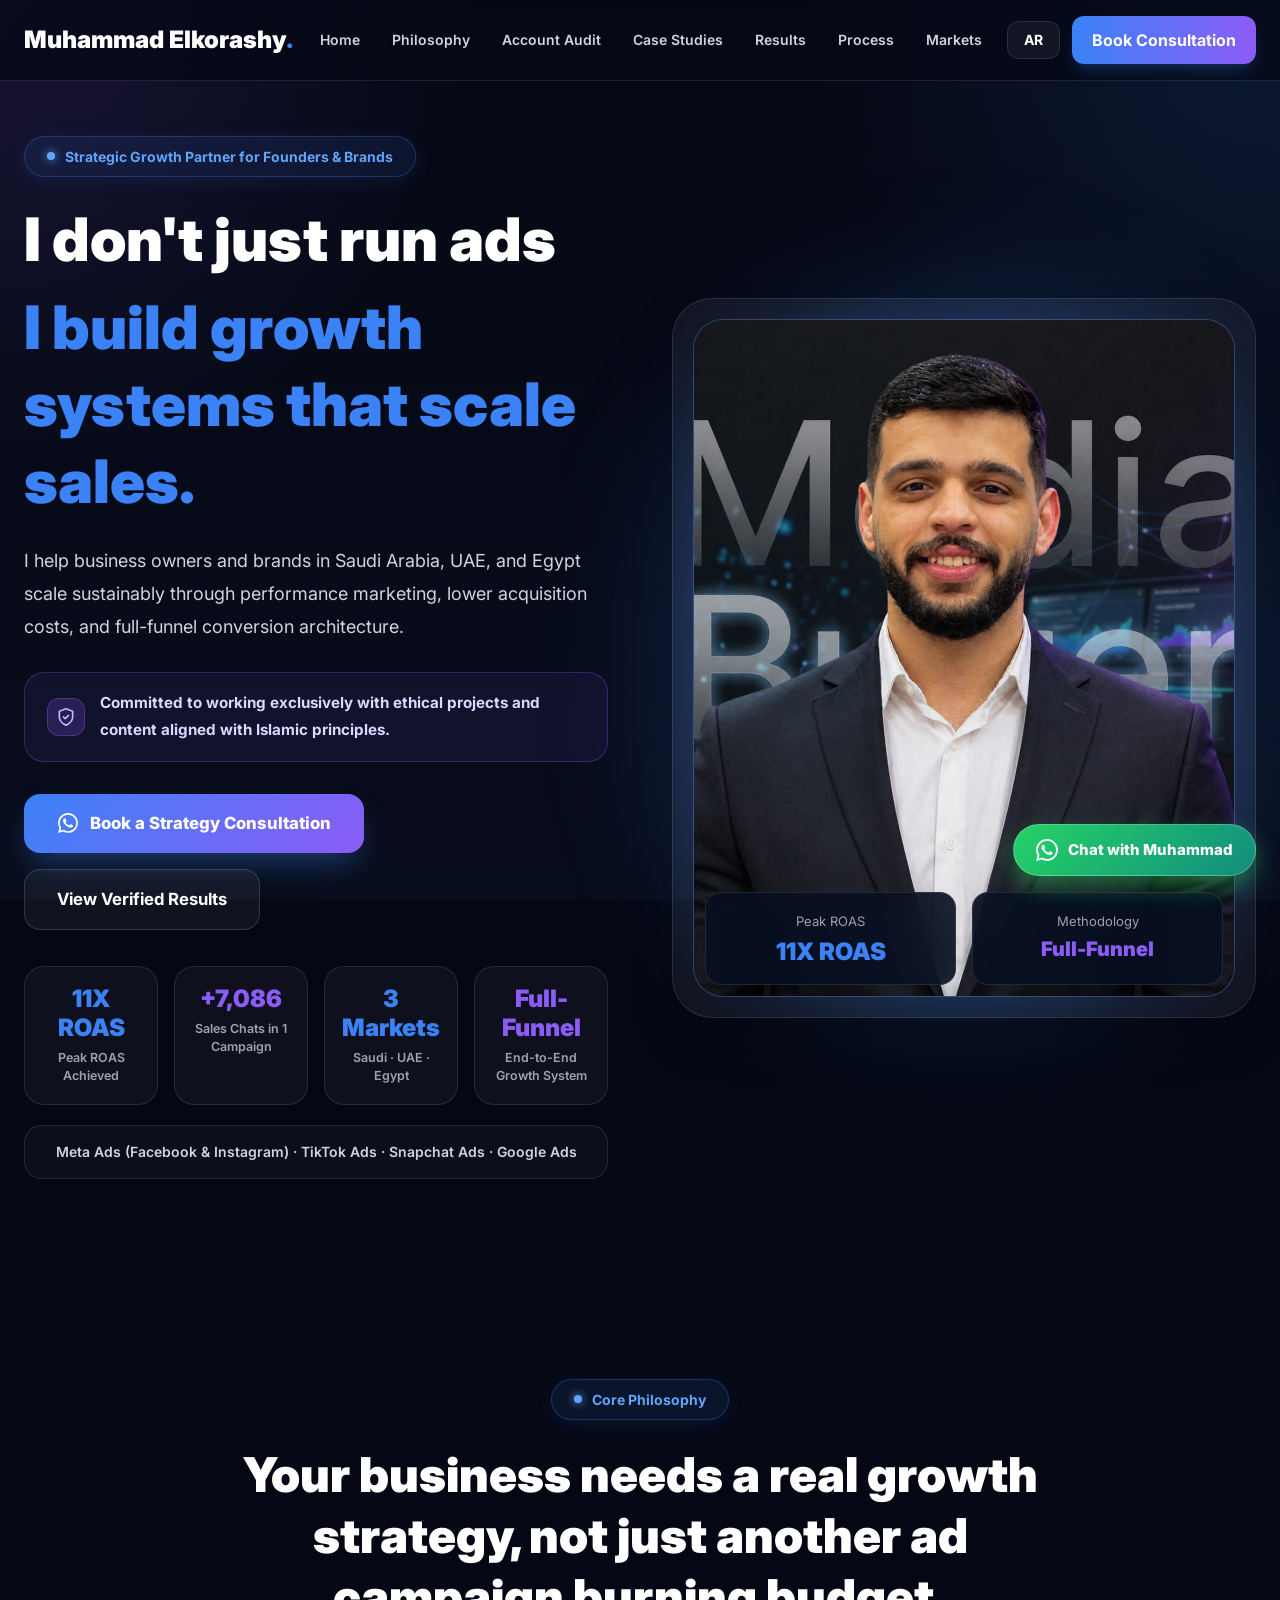
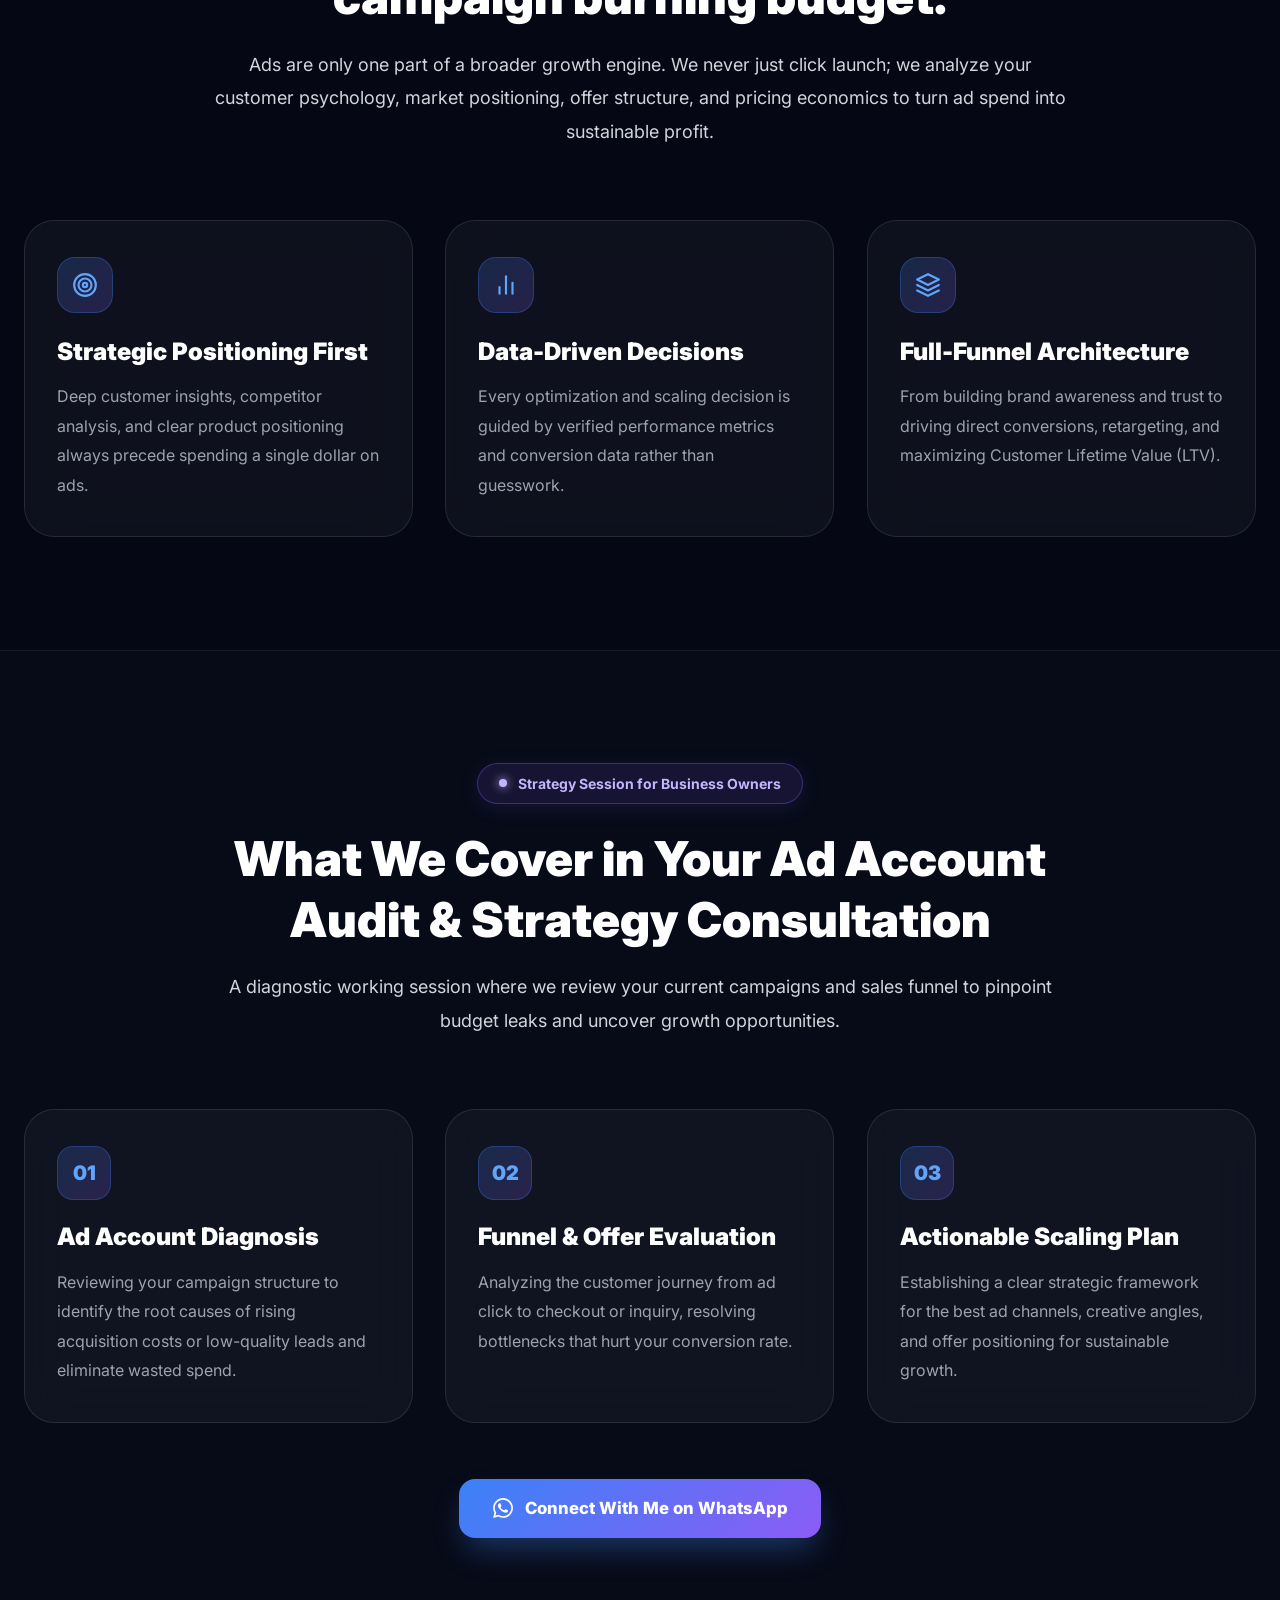
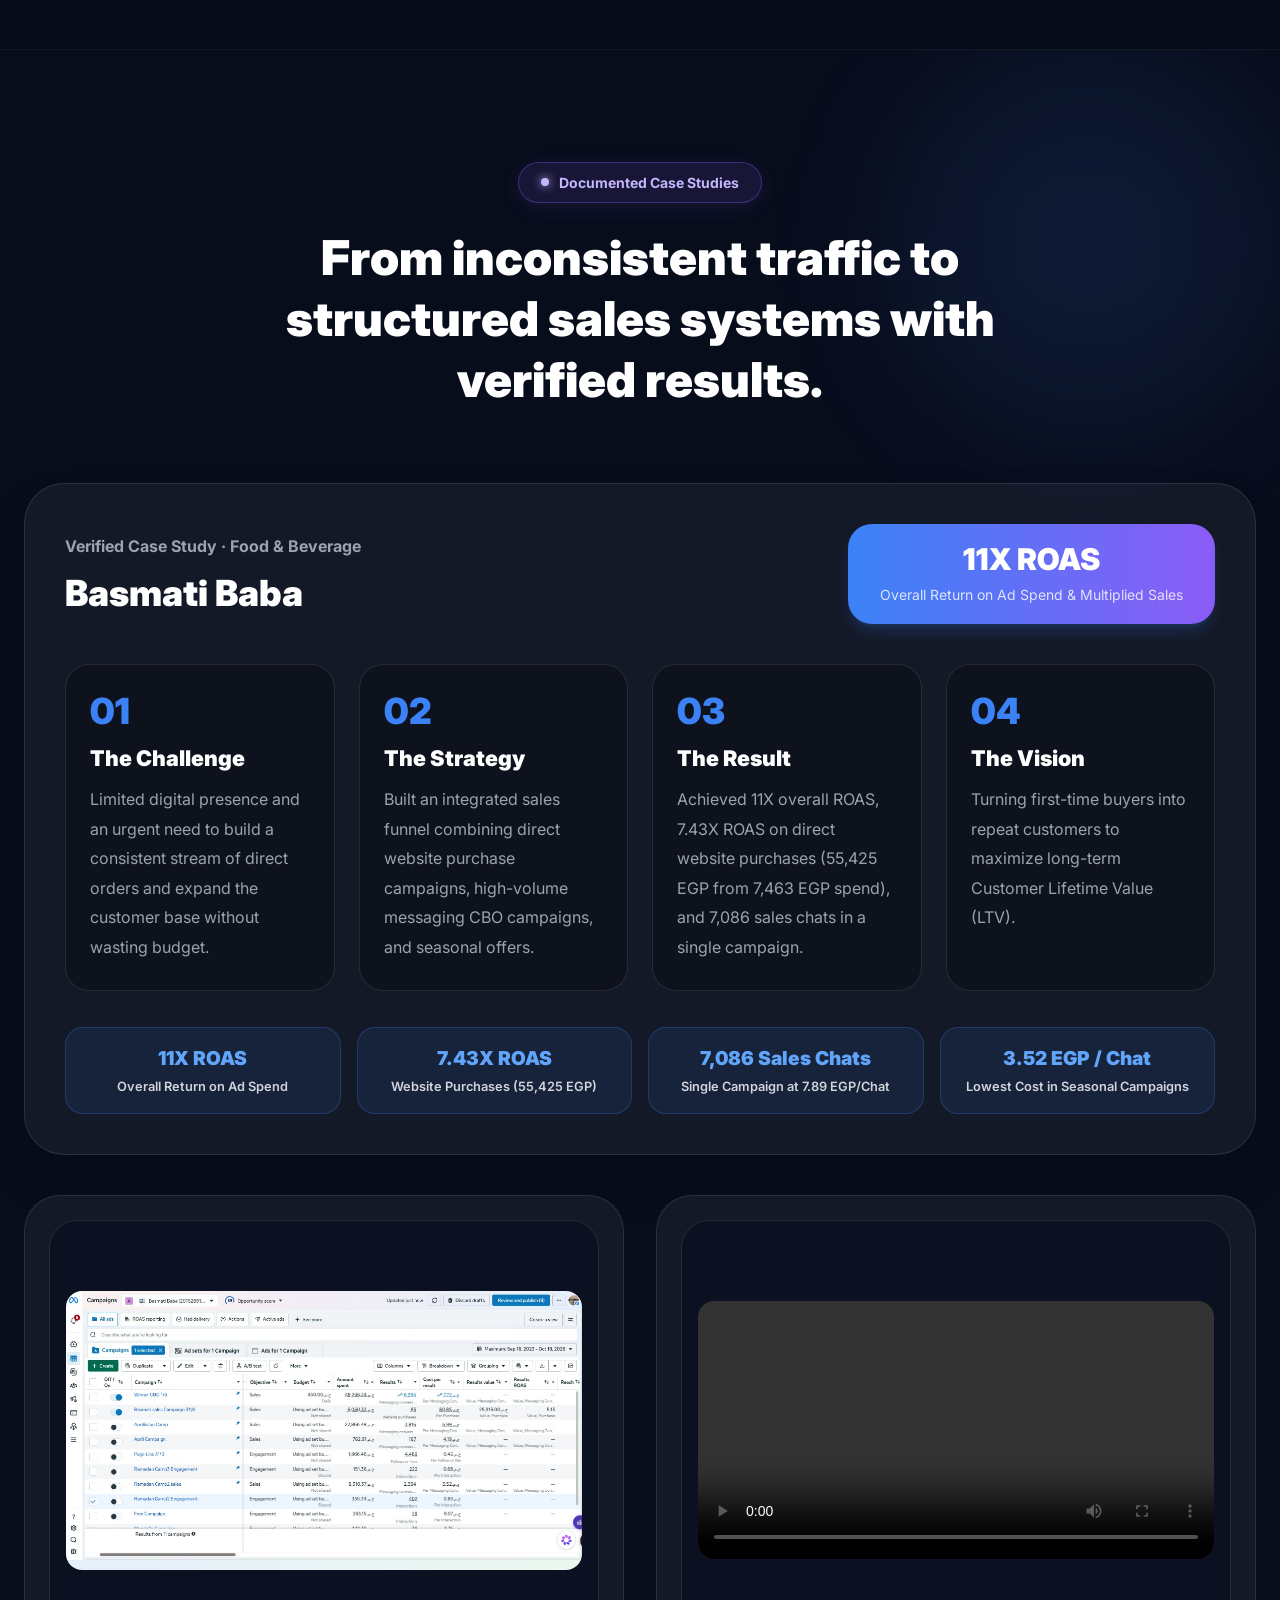
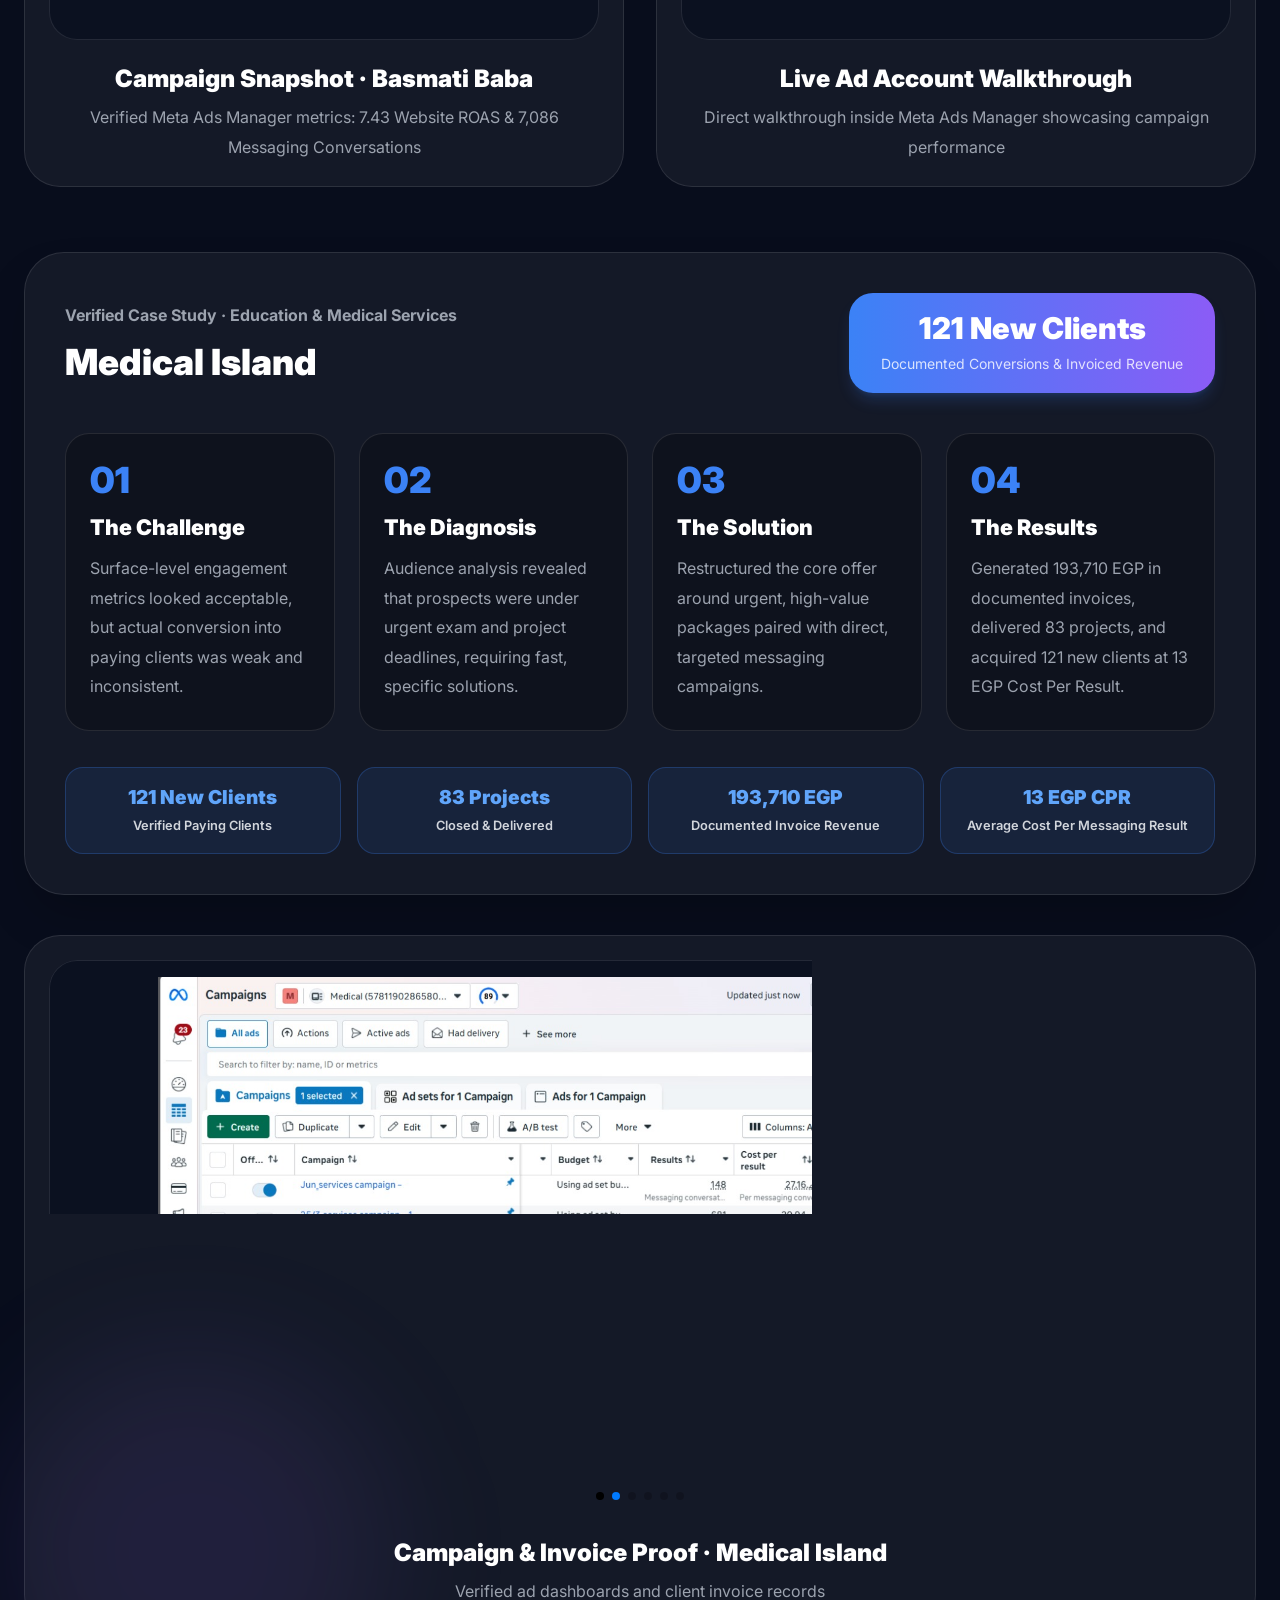
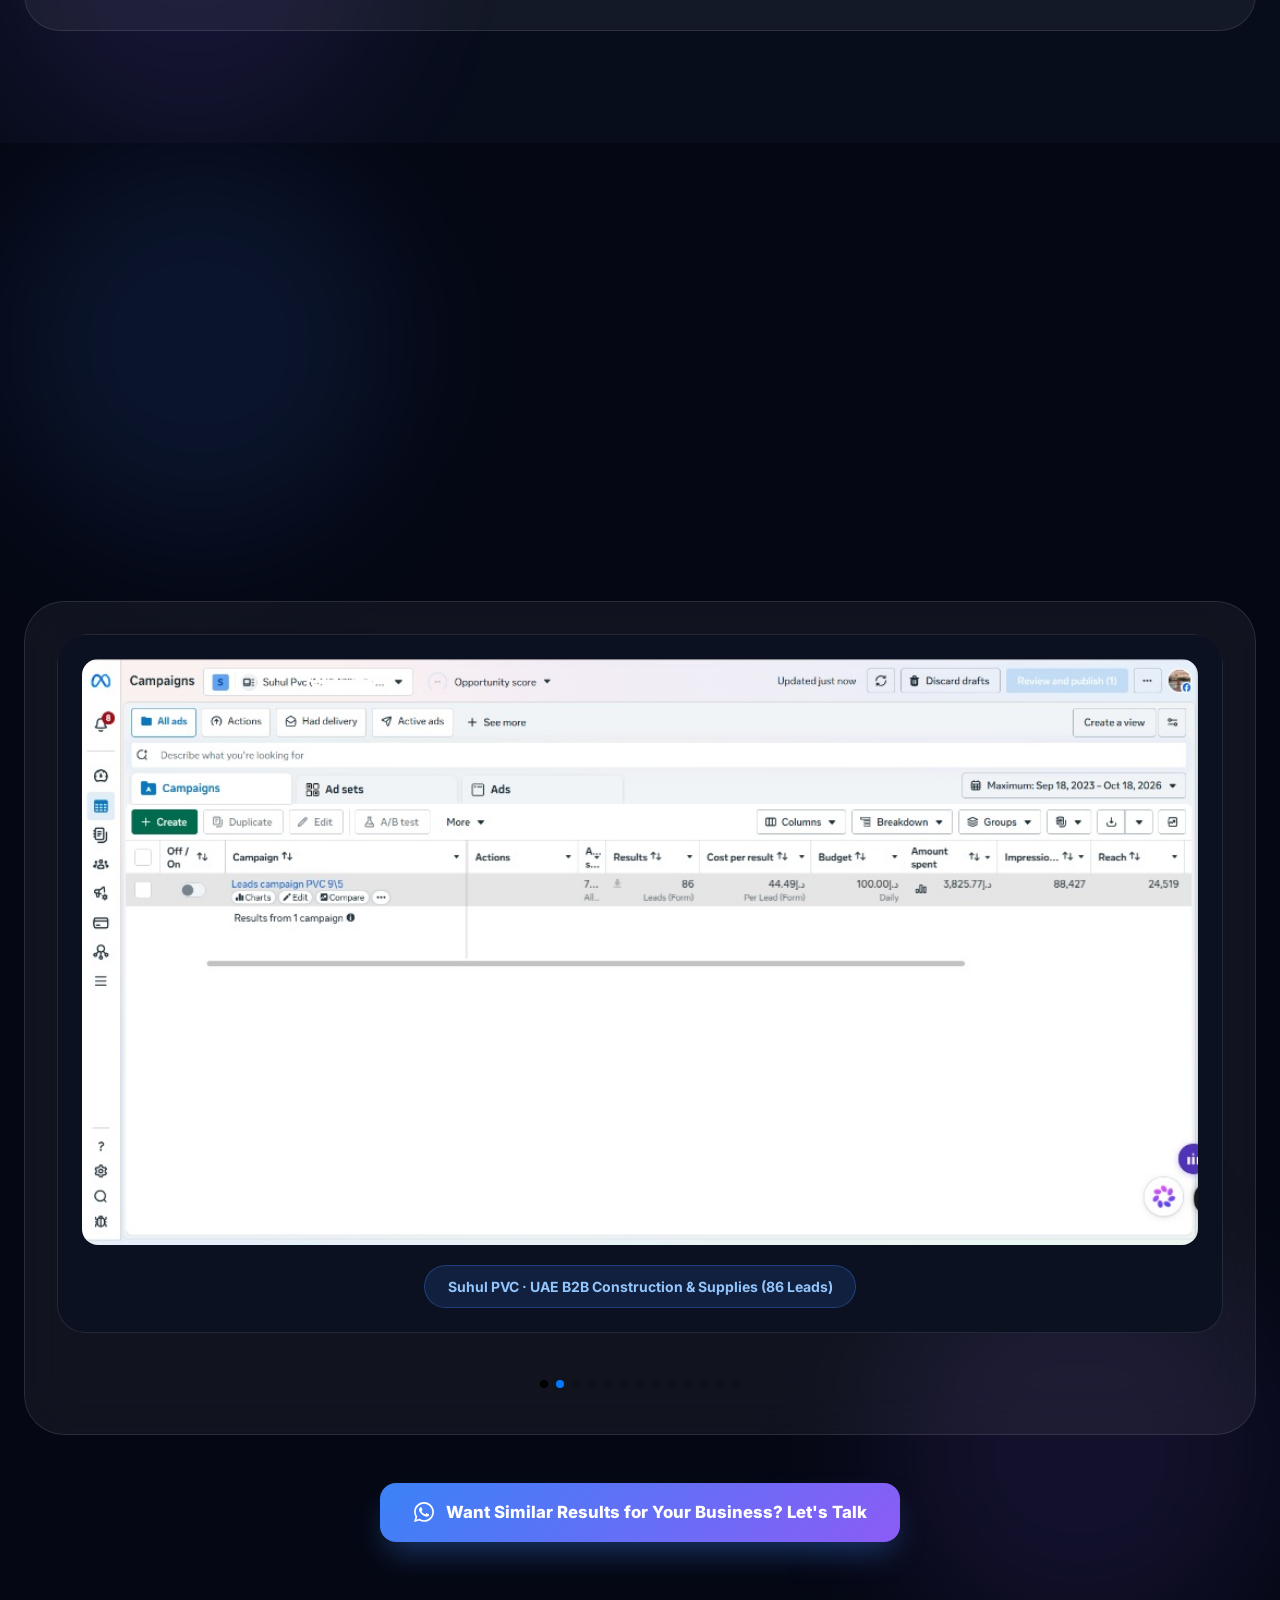
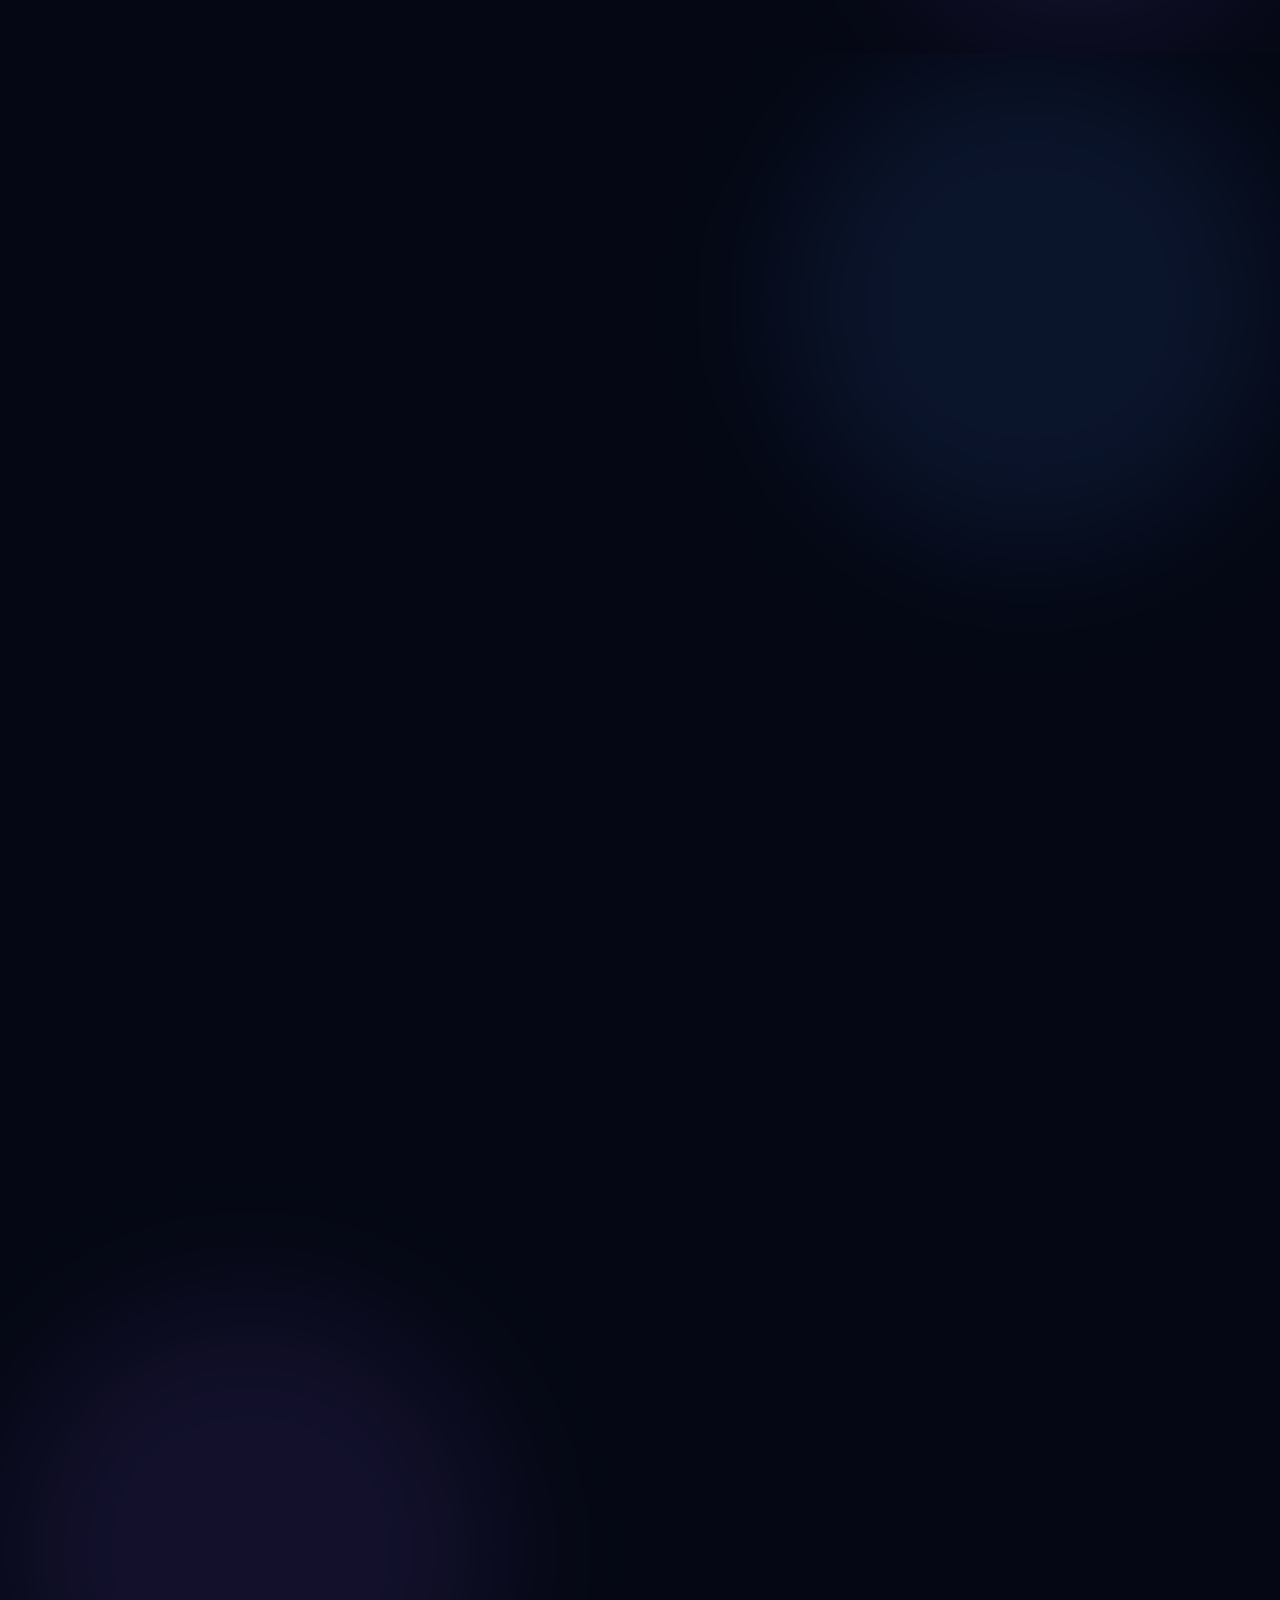
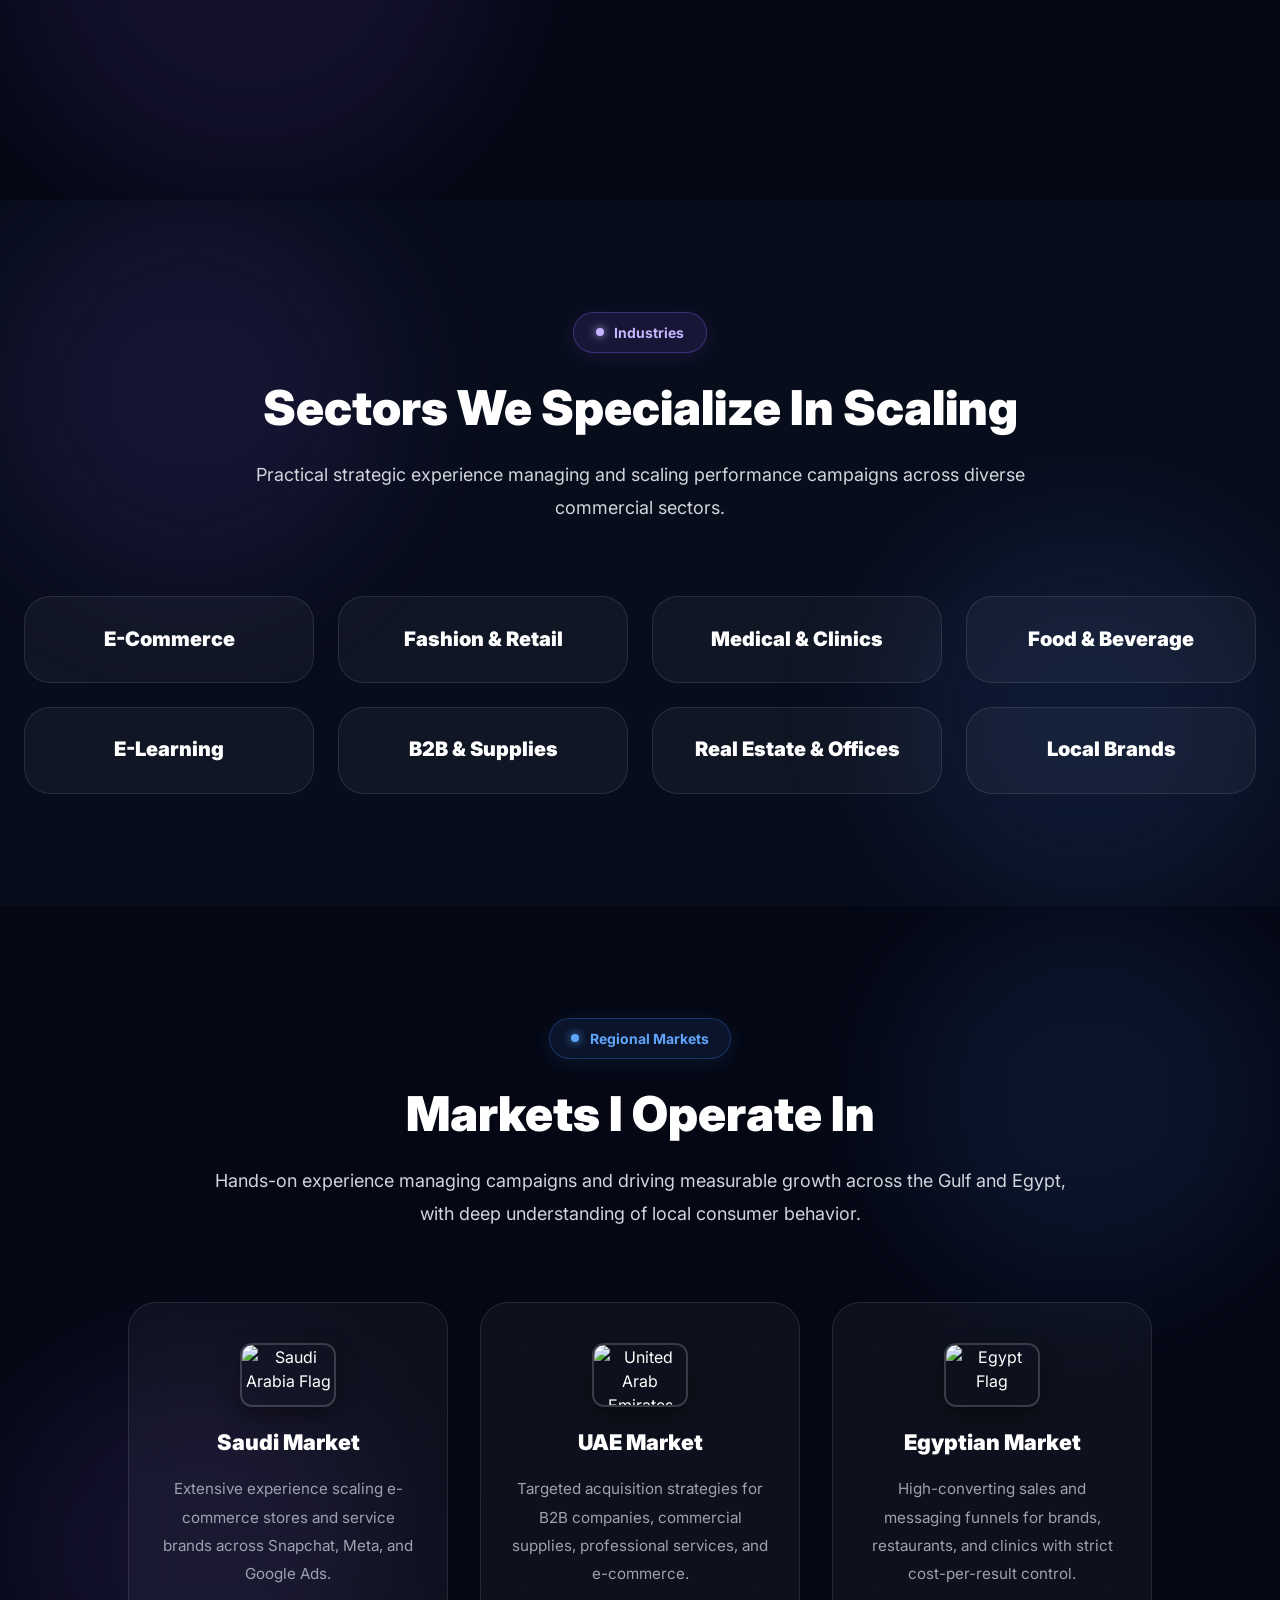
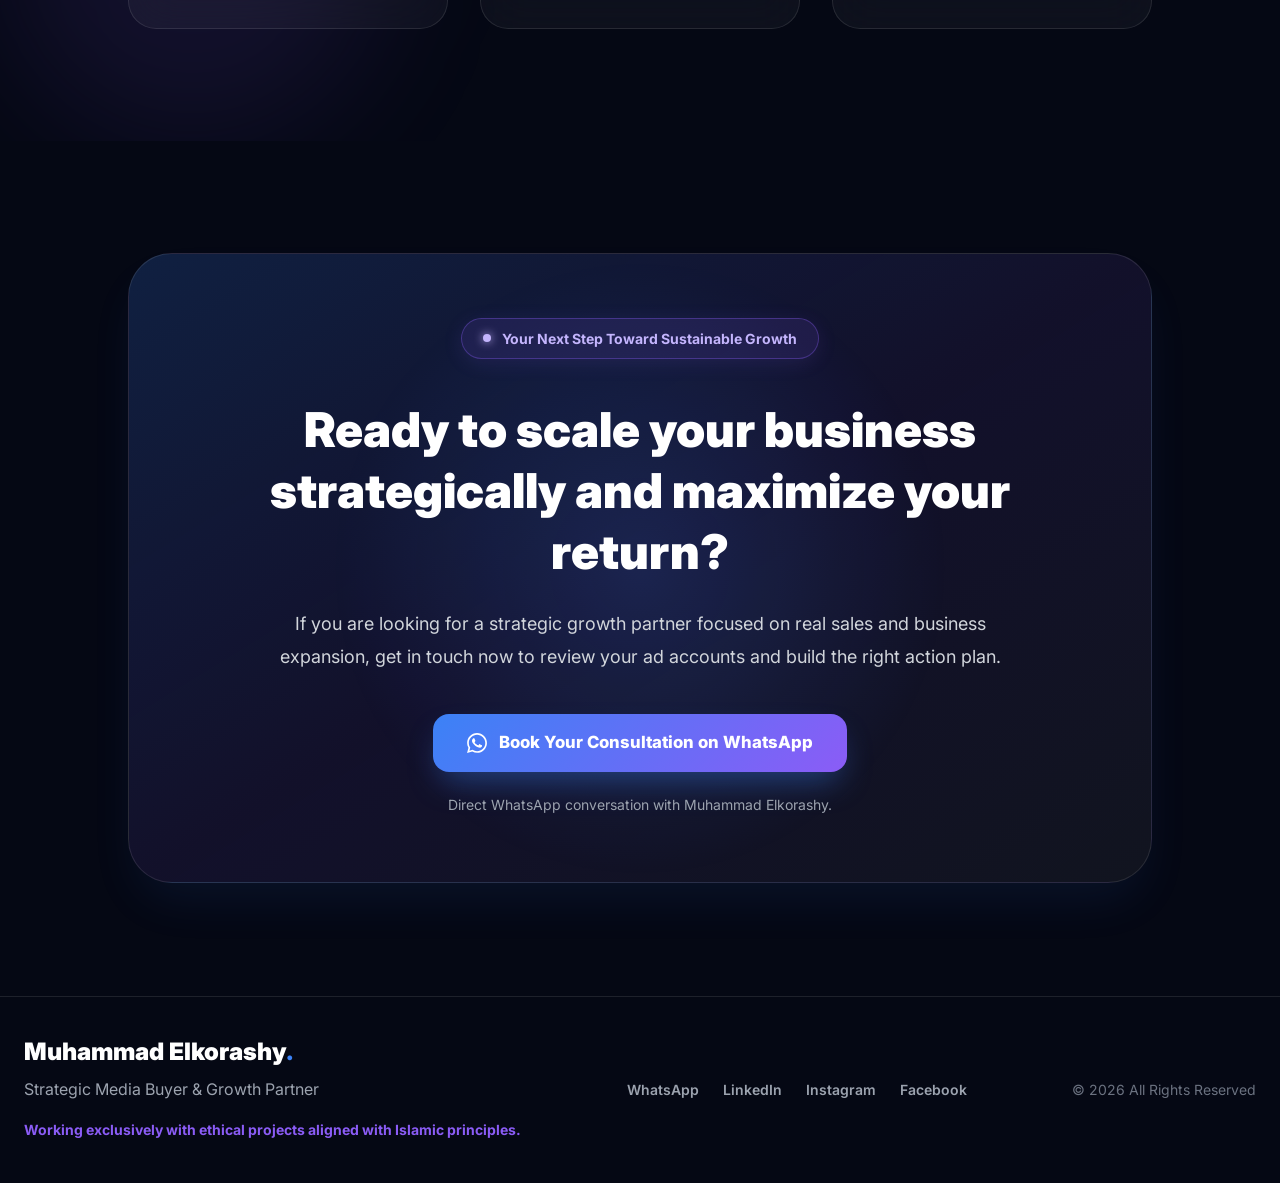
==== commit 26627ee8: "Update English landing page: remove emojis, fix spacing, update Basmati metrics, add GTM, remove tes" ====
--- a/index-en.html
+++ b/index-en.html
@@ -1,22 +1,41 @@
-﻿<!DOCTYPE html>
+<!DOCTYPE html>
 <html lang="en" dir="ltr">
 
 <head>
     <meta charset="UTF-8">
     <meta name="viewport" content="width=device-width, initial-scale=1.0">
     <title>Muhammad Elkorashy | Strategic Growth Partner for Brands & Founders</title>
-    <meta name="description" content="I help brands and founders scale revenue and cut acquisition costs with data-driven full-funnel performance marketing in Saudi Arabia, UAE, and Egypt.">
+    <meta name="description" content="I help business owners and brands in Saudi Arabia, UAE, and Egypt scale sales and reduce acquisition costs through data-driven full-funnel growth systems.">
     <link rel="icon" type="image/png" href="favicon.png">
+
+    <!-- Google Tag Manager -->
+    <script>
+        window.dataLayer = window.dataLayer || [];
+        function gtag(){dataLayer.push(arguments);}
+        gtag('js', new Date());
+        (function(w,d,s,l,i){w[l]=w[l]||[];w[l].push({'gtm.start':
+        new Date().getTime(),event:'gtm.js'});var f=d.getElementsByTagName(s)[0],
+        j=d.createElement(s),dl=l!='dataLayer'?'&l='+l:'';j.async=true;j.src=
+        'https://www.googletagmanager.com/gtm.js?id='+i+dl;f.parentNode.insertBefore(j,f);
+        })(window,document,'script','dataLayer','GTM-TTCHR2VG');
+    </script>
+    <!-- End Google Tag Manager -->
+
     <link rel="stylesheet" href="style.css">
-
     <link rel="stylesheet" href="https://cdn.jsdelivr.net/npm/swiper@11/swiper-bundle.min.css" />
-    <link href="https://fonts.googleapis.com/css2?family=Cairo:wght@200;300;400;500;600;700;800;900&family=Inter:wght@400;500;600;700;800;900&display=swap" rel="stylesheet">
+    <link href="https://fonts.googleapis.com/css2?family=Cairo:wght@300;400;500;600;700;800;900&family=Inter:wght@400;500;600;700;800;900&display=swap" rel="stylesheet">
 </head>
 
 <body class="bg-dark text-white overflow-x-hidden">
 
+    <!-- Google Tag Manager (noscript) -->
+    <noscript><iframe src="https://www.googletagmanager.com/ns.html?id=GTM-TTCHR2VG"
+    height="0" width="0" style="display:none;visibility:hidden"></iframe></noscript>
+    <!-- End Google Tag Manager (noscript) -->
+
     <div class="fixed inset-0 -z-10 bg-[radial-gradient(circle_at_top_right,rgba(59,130,246,.15),transparent_30%),radial-gradient(circle_at_top_left,rgba(139,92,246,.15),transparent_30%),linear-gradient(to_bottom,#050814,#080d1c)]"></div>
 
+    <!-- Navigation -->
     <nav class="fixed top-0 left-0 right-0 z-50 border-b border-white/10 backdrop-blur-xl bg-[#050814]/70">
         <div class="max-w-7xl mx-auto px-6 py-4 flex items-center justify-between">
 
@@ -24,15 +43,14 @@
                 Muhammad Elkorashy<span class="text-primary">.</span>
             </h1>
 
-            <div class="hidden lg:flex items-center gap-8 text-sm text-gray-300">
+            <div class="hidden lg:flex items-center gap-8 text-sm text-gray-300 font-semibold">
                 <a href="#home" class="hover:text-white transition">Home</a>
                 <a href="#philosophy" class="hover:text-white transition">Philosophy</a>
-                <a href="#audit-offer" class="hover:text-white transition">Free Audit</a>
+                <a href="#audit-offer" class="hover:text-white transition">Account Audit</a>
                 <a href="#case-study" class="hover:text-white transition">Case Studies</a>
                 <a href="#results" class="hover:text-white transition">Results</a>
                 <a href="#process" class="hover:text-white transition">Process</a>
                 <a href="#markets" class="hover:text-white transition">Markets</a>
-                <a href="#proof" class="hover:text-white transition">Testimonials</a>
             </div>
 
             <div class="flex items-center gap-3">
@@ -40,94 +58,101 @@
                     AR
                 </a>
 
-                <a href="https://wa.me/201508916366?text=Hello%20Muhammad%2C%20I%20am%20a%20business%20owner%20and%20I%20want%20to%20book%20a%20free%20consultation%20call." target="_blank" class="bg-gradient-to-r from-primary to-secondary px-5 py-3 rounded-xl font-bold shadow-lg shadow-primary/20 hover:scale-105 transition">
-                    Book Call
+                <a href="https://wa.me/201508916366?text=Hello%20Muhammad%2C%20I%20am%20a%20business%20owner%20and%20I%20want%20to%20book%20a%20strategy%20consultation." target="_blank" data-cta-location="navbar" class="bg-gradient-to-r from-primary to-secondary px-5 py-3 rounded-xl font-bold shadow-lg shadow-primary/20 hover:scale-105 transition">
+                    Book Consultation
                 </a>
             </div>
 
         </div>
     </nav>
 
-    <!-- Hero -->
-    <section id="home" class="min-h-screen flex items-center pt-32 px-6">
+    <!-- Hero Section -->
+    <section id="home" class="hero-section px-6">
         <div class="max-w-7xl mx-auto grid lg:grid-cols-2 gap-16 items-center">
-            <div>
-                <div class="inline-flex items-center gap-2 rounded-full border border-primary/30 bg-primary/10 px-5 py-2 text-sm font-bold text-primary">
-                    <span>ðŸš€</span> Strategic Growth Partner for Founders & Brands
+            <div class="reveal">
+                <div class="section-badge">
+                    <span class="badge-dot"></span>
+                    <span>Strategic Growth Partner for Founders & Brands</span>
                 </div>
 
                 <h1 class="text-4xl sm:text-5xl md:text-6xl font-black leading-tight mt-6">
                     I don't just run ads
-                    <span class="text-primary block mt-2">I build growth systems that scale revenue.</span>
+                    <span class="text-primary block mt-3">I build growth systems that scale sales.</span>
                 </h1>
 
                 <p class="text-gray-300 text-lg leading-9 mt-6 max-w-2xl">
-                    I help business owners and brands in Saudi Arabia, UAE, and Egypt scale through strategic performance marketing, lower Customer Acquisition Cost (CPA), and full-funnel conversion architecture.
+                    I help business owners and brands in Saudi Arabia, UAE, and Egypt scale sustainably through performance marketing, lower acquisition costs, and full-funnel conversion architecture.
                 </p>
 
-                <div class="mt-6 border border-secondary/20 bg-secondary/10 rounded-2xl px-5 py-4 text-secondary font-bold max-w-2xl flex items-center gap-3">
-                    <span class="text-xl">âš–ï¸</span>
-                    <span>100% committed to working exclusively with projects and content aligned with Islamic values.</span>
+                <div class="ethics-box">
+                    <div class="ethics-icon">
+                        <svg viewBox="0 0 24 24" stroke-width="2" stroke-linecap="round" stroke-linejoin="round">
+                            <path d="M12 22s8-4 8-10V5l-8-3-8 3v7c0 6 8 10 8 10z"></path>
+                            <path d="m9 12 2 2 4-4"></path>
+                        </svg>
+                    </div>
+                    <span>Committed to working exclusively with ethical projects and content aligned with Islamic principles.</span>
                 </div>
 
                 <div class="flex flex-wrap gap-4 mt-8">
-                    <a href="https://wa.me/201508916366?text=Hello%20Muhammad%2C%20I%20want%20to%20book%20a%20free%2015-min%20growth%20strategy%20call." target="_blank" class="pulse-cta bg-gradient-to-r from-primary to-secondary px-8 py-4 rounded-2xl font-bold text-lg shadow-xl shadow-primary/25 hover:scale-105 transition flex items-center gap-2">
-                        <span>ðŸ’¬</span> Book a Free Strategy Call
+                    <a href="https://wa.me/201508916366?text=Hello%20Muhammad%2C%20I%20am%20a%20business%20owner%20and%20I%20want%20to%20book%20a%20strategy%20consultation%20for%20my%20business." target="_blank" data-cta-location="hero_primary" class="cta-btn-primary pulse-cta">
+                        <svg viewBox="0 0 24 24"><path d="M.057 24l1.687-6.163c-1.041-1.804-1.588-3.849-1.587-5.946.003-6.556 5.338-11.891 11.893-11.891 3.181.001 6.167 1.24 8.413 3.488 2.245 2.248 3.481 5.236 3.48 8.414-.003 6.557-5.338 11.892-11.893 11.892-1.99-.001-3.951-.5-5.688-1.448l-6.305 1.654zm6.597-3.807c1.676.995 3.276 1.591 5.392 1.592 5.448 0 9.886-4.434 9.889-9.885.002-5.462-4.415-9.89-9.881-9.892-5.452 0-9.887 4.434-9.889 9.884-.001 2.225.651 3.891 1.746 5.634l-.999 3.648 3.742-.981zm11.387-5.464c-.074-.124-.272-.198-.57-.347-.297-.149-1.758-.868-2.031-.967-.272-.099-.47-.149-.669.149-.198.297-.768.967-.941 1.165-.173.198-.347.223-.644.074-.297-.149-1.255-.462-2.39-1.475-.883-.788-1.48-1.761-1.653-2.059-.173-.297-.018-.458.13-.606.134-.133.297-.347.446-.521.151-.172.2-.296.3-.495.099-.198.05-.372-.025-.521-.075-.148-.669-1.611-.916-2.206-.242-.579-.487-.501-.669-.51l-.57-.01c-.198 0-.52.074-.792.372s-1.04 1.016-1.04 2.479 1.065 2.876 1.213 3.074c.149.198 2.095 3.2 5.076 4.487.709.306 1.263.489 1.694.626.712.226 1.36.194 1.872.118.571-.085 1.758-.719 2.006-1.413.248-.695.248-1.29.173-1.414z"/></svg>
+                        <span>Book a Strategy Consultation</span>
                     </a>
-                    <a href="#results" class="border border-white/10 bg-white/5 px-8 py-4 rounded-2xl font-bold text-lg hover:bg-white/10 transition">
-                        View Verified Results
+                    <a href="#results" class="cta-btn-secondary">
+                        <span>View Verified Results</span>
                     </a>
                 </div>
 
-                <!-- Stats Bar for CRO -->
-                <div class="mt-8 grid grid-cols-2 sm:grid-cols-4 gap-3 max-w-2xl">
-                    <div class="bg-white/5 border border-white/10 rounded-2xl p-3 text-center backdrop-blur-xl">
-                        <div class="text-2xl font-black text-primary">11X+</div>
-                        <div class="text-xs text-gray-400 mt-1">Peak ROAS Achieved</div>
-                    </div>
-                    <div class="bg-white/5 border border-white/10 rounded-2xl p-3 text-center backdrop-blur-xl">
-                        <div class="text-2xl font-black text-secondary">+15M EGP</div>
-                        <div class="text-xs text-gray-400 mt-1">Revenue Generated</div>
-                    </div>
-                    <div class="bg-white/5 border border-white/10 rounded-2xl p-3 text-center backdrop-blur-xl">
-                        <div class="text-2xl font-black text-primary">3 Markets</div>
-                        <div class="text-xs text-gray-400 mt-1">Saudi Â· UAE Â· Egypt</div>
-                    </div>
-                    <div class="bg-white/5 border border-white/10 rounded-2xl p-3 text-center backdrop-blur-xl">
-                        <div class="text-2xl font-black text-secondary">Full Funnel</div>
-                        <div class="text-xs text-gray-400 mt-1">Awareness to Retention</div>
-                    </div>
-                </div>
-
-                <div class="mt-4 border border-white/10 bg-white/5 rounded-2xl px-5 py-3 text-gray-300 font-semibold text-sm max-w-2xl text-center">
-                    Meta Ads (Facebook & Instagram) Â· TikTok Ads Â· Snapchat Ads Â· Google Ads
-                </div>
-            </div>
-
-            <div class="relative">
-                <div class="absolute inset-0 bg-primary/20 blur-3xl rounded-full"></div>
-
-                <div class="relative border border-white/10 bg-white/5 backdrop-blur-xl rounded-[40px] p-5 overflow-hidden">
+                <!-- Verified Metrics Bar -->
+                <div class="hero-stats-grid">
+                    <div class="stat-box">
+                        <div class="stat-value text-primary">11X ROAS</div>
+                        <div class="stat-label">Peak ROAS Achieved</div>
+                    </div>
+                    <div class="stat-box">
+                        <div class="stat-value text-secondary">+7,086</div>
+                        <div class="stat-label">Sales Chats in 1 Campaign</div>
+                    </div>
+                    <div class="stat-box">
+                        <div class="stat-value text-primary">3 Markets</div>
+                        <div class="stat-label">Saudi · UAE · Egypt</div>
+                    </div>
+                    <div class="stat-box">
+                        <div class="stat-value text-secondary">Full-Funnel</div>
+                        <div class="stat-label">End-to-End Growth System</div>
+                    </div>
+                </div>
+
+                <div class="platforms-bar">
+                    Meta Ads (Facebook & Instagram) · TikTok Ads · Snapchat Ads · Google Ads
+                </div>
+            </div>
+
+            <div class="relative reveal delay-2">
+                <div class="absolute inset-0 bg-primary/20 blur-3xl rounded-full ambient-orb"></div>
+
+                <div class="relative border border-white/10 bg-white/5 backdrop-blur-xl rounded-[40px] p-5 overflow-hidden float-card shadow-2xl">
                     <div class="aspect-[4/5] rounded-[30px] bg-gradient-to-br from-primary/20 to-secondary/20 border border-white/10 overflow-hidden relative">
-                        <img src="images/profile.webp" alt="Muhammad Elkorashy" class="w-full h-full object-cover" onerror="this.style.display='none'; this.nextElementSibling.style.display='flex';">
+                        <img src="images/profile.webp" alt="Muhammad Elkorashy - Strategic Growth Partner" class="w-full h-full object-cover" onerror="this.style.display='none'; this.nextElementSibling.style.display='flex';">
 
                         <div class="hidden w-full h-full items-center justify-center text-center p-8">
                             <div>
                                 <div class="w-32 h-32 rounded-full bg-white/10 mx-auto mb-6"></div>
-                                <h3 class="text-3xl font-black">Personal Photo</h3>
-                                <p class="text-gray-400 mt-3">Muhammad Elkorashy - Strategic Growth Partner</p>
+                                <h3 class="text-3xl font-black">Muhammad Elkorashy</h3>
+                                <p class="text-gray-400 mt-3">Strategic Growth Partner</p>
                             </div>
                         </div>
                     </div>
 
                     <div class="absolute bottom-8 right-8 left-8 grid grid-cols-2 gap-4">
                         <div class="bg-[#071022]/90 border border-white/10 rounded-2xl p-4 backdrop-blur-xl text-center">
-                            <p class="text-xs text-gray-400 uppercase tracking-wider">Peak ROAS</p>
-                            <h3 class="text-3xl font-black text-primary mt-1">11X+</h3>
+                            <p class="text-xs text-gray-400">Peak ROAS</p>
+                            <h3 class="text-2xl font-black text-primary mt-1">11X ROAS</h3>
                         </div>
                         <div class="bg-[#071022]/90 border border-white/10 rounded-2xl p-4 backdrop-blur-xl text-center">
-                            <p class="text-xs text-gray-400 uppercase tracking-wider">Methodology</p>
-                            <h3 class="text-xl font-black text-secondary mt-1">Full Funnel</h3>
+                            <p class="text-xs text-gray-400">Methodology</p>
+                            <h3 class="text-xl font-black text-secondary mt-1">Full-Funnel</h3>
                         </div>
                     </div>
                 </div>
@@ -135,234 +160,280 @@
         </div>
     </section>
 
-    <!-- Philosophy -->
-    <section id="philosophy" class="py-24 px-6 relative">
+    <!-- Philosophy Section -->
+    <section id="philosophy" class="section-spacing px-6">
         <div class="max-w-7xl mx-auto">
-            <div class="text-center max-w-4xl mx-auto mb-16">
-                <div class="inline-flex items-center rounded-full border border-primary/20 bg-primary/10 px-5 py-2 text-sm font-bold text-primary">
-                    Core Philosophy
-                </div>
-                <h2 class="text-3xl md:text-5xl font-black leading-tight mt-6">
-                    Your business needs a growth engine, not just another ad campaign burning budget.
+            <div class="section-header reveal">
+                <div class="section-badge">
+                    <span class="badge-dot"></span>
+                    <span>Core Philosophy</span>
+                </div>
+                <h2 class="text-3xl md:text-5xl font-black leading-tight">
+                    Your business needs a real growth strategy, not just another ad campaign burning budget.
                 </h2>
-                <p class="text-gray-300 text-lg leading-9 mt-6">
-                    Ads are only one gear in a broader growth machine. We never just click "Launch"; we engineer the entire journey: positioning, offer architecture, conversion copywriting, and unit economics to guarantee real profitability.
+                <p class="text-lg">
+                    Ads are only one part of a broader growth engine. We never just click launch; we analyze your customer psychology, market positioning, offer structure, and pricing economics to turn ad spend into sustainable profit.
                 </p>
             </div>
 
             <div class="grid md:grid-cols-3 gap-8">
-                <div class="group bg-white/5 border border-white/10 rounded-[32px] p-8 backdrop-blur-xl hover:border-primary/40 hover:bg-primary/5 transition duration-300">
-                    <div class="text-3xl mb-4">ðŸ§ </div>
-                    <h3 class="text-2xl font-black mb-4">Strategic Positioning First</h3>
-                    <p class="text-gray-400 leading-8">Deep customer insights, market research, and competitive positioning always precede ad spending.</p>
-                </div>
-                <div class="group bg-white/5 border border-white/10 rounded-[32px] p-8 backdrop-blur-xl hover:border-primary/40 hover:bg-primary/5 transition duration-300">
-                    <div class="text-3xl mb-4">ðŸ“Š</div>
-                    <h3 class="text-2xl font-black mb-4">Data-Driven Decisions</h3>
-                    <p class="text-gray-400 leading-8">Every scaling decision is guided by true unit economics, conversion rates, and ROAS â€” zero guesswork.</p>
-                </div>
-                <div class="group bg-white/5 border border-white/10 rounded-[32px] p-8 backdrop-blur-xl hover:border-primary/40 hover:bg-primary/5 transition duration-300">
-                    <div class="text-3xl mb-4">ðŸ”„</div>
-                    <h3 class="text-2xl font-black mb-4">Full-Funnel Ecosystem</h3>
-                    <p class="text-gray-400 leading-8">From top-of-funnel brand awareness to conversion, retargeting, and post-purchase customer lifetime value (LTV).</p>
+                <div class="feature-card reveal delay-1">
+                    <div class="feature-icon">
+                        <svg viewBox="0 0 24 24" stroke-width="2" stroke-linecap="round" stroke-linejoin="round">
+                            <circle cx="12" cy="12" r="10"></circle>
+                            <circle cx="12" cy="12" r="6"></circle>
+                            <circle cx="12" cy="12" r="2"></circle>
+                        </svg>
+                    </div>
+                    <h3 class="text-2xl font-black">Strategic Positioning First</h3>
+                    <p class="text-gray-400">Deep customer insights, competitor analysis, and clear product positioning always precede spending a single dollar on ads.</p>
+                </div>
+
+                <div class="feature-card reveal delay-2">
+                    <div class="feature-icon">
+                        <svg viewBox="0 0 24 24" stroke-width="2" stroke-linecap="round" stroke-linejoin="round">
+                            <line x1="18" y1="20" x2="18" y2="10"></line>
+                            <line x1="12" y1="20" x2="12" y2="4"></line>
+                            <line x1="6" y1="20" x2="6" y2="14"></line>
+                        </svg>
+                    </div>
+                    <h3 class="text-2xl font-black">Data-Driven Decisions</h3>
+                    <p class="text-gray-400">Every optimization and scaling decision is guided by verified performance metrics and conversion data rather than guesswork.</p>
+                </div>
+
+                <div class="feature-card reveal delay-3">
+                    <div class="feature-icon">
+                        <svg viewBox="0 0 24 24" stroke-width="2" stroke-linecap="round" stroke-linejoin="round">
+                            <polygon points="12 2 2 7 12 12 22 7 12 2"></polygon>
+                            <polyline points="2 17 12 22 22 17"></polyline>
+                            <polyline points="2 12 12 17 22 12"></polyline>
+                        </svg>
+                    </div>
+                    <h3 class="text-2xl font-black">Full-Funnel Architecture</h3>
+                    <p class="text-gray-400">From building brand awareness and trust to driving direct conversions, retargeting, and maximizing Customer Lifetime Value (LTV).</p>
                 </div>
             </div>
         </div>
     </section>
 
-    <!-- CRO Audit Offer Section -->
-    <section id="audit-offer" class="py-20 px-6 bg-[#070b18] border-y border-white/5 relative">
-        <div class="max-w-6xl mx-auto">
-            <div class="text-center max-w-3xl mx-auto mb-14">
-                <div class="inline-flex items-center gap-2 rounded-full border border-primary/30 bg-primary/10 px-5 py-2 text-sm font-bold text-primary">
-                    <span>ðŸ’¡</span> Free Value for Business Owners
-                </div>
-                <h2 class="text-3xl md:text-5xl font-black mt-4 leading-tight">
-                    What You Get in a Free 15-Minute Strategy Call
+    <!-- Strategic Consultation / Audit Section -->
+    <section id="audit-offer" class="section-spacing px-6 bg-[#070b18] border-y border-white/5">
+        <div class="max-w-7xl mx-auto">
+            <div class="section-header reveal">
+                <div class="section-badge-secondary">
+                    <span class="badge-dot"></span>
+                    <span>Strategy Session for Business Owners</span>
+                </div>
+                <h2 class="text-3xl md:text-5xl font-black leading-tight">
+                    What We Cover in Your Ad Account Audit & Strategy Consultation
                 </h2>
-                <p class="text-gray-300 mt-4 leading-8">
-                    An actionable strategy session, not a high-pressure sales pitch. We identify where your ad spend is leaking and how to scale profitably.
+                <p class="text-lg">
+                    A diagnostic working session where we review your current campaigns and sales funnel to pinpoint budget leaks and uncover growth opportunities.
                 </p>
             </div>
 
-            <div class="grid md:grid-cols-3 gap-6">
-                <div class="bg-white/5 border border-white/10 rounded-3xl p-7 hover:border-primary/40 transition">
-                    <div class="w-12 h-12 rounded-2xl bg-primary/20 flex items-center justify-center text-2xl font-black text-primary mb-5">01</div>
-                    <h3 class="text-xl font-bold mb-3">Ad Account Health Audit</h3>
-                    <p class="text-gray-400 leading-7 text-sm">Diagnosis of your high CPA, targeting fatigue, and creative leaks to immediately prevent wasted budget.</p>
-                </div>
-
-                <div class="bg-white/5 border border-white/10 rounded-3xl p-7 hover:border-primary/40 transition">
-                    <div class="w-12 h-12 rounded-2xl bg-secondary/20 flex items-center justify-center text-2xl font-black text-secondary mb-5">02</div>
-                    <h3 class="text-xl font-bold mb-3">Funnel & Offer Optimization</h3>
-                    <p class="text-gray-400 leading-7 text-sm">Identifying why visitors bounce without buying and restructuring your offer to double your conversion rate.</p>
-                </div>
-
-                <div class="bg-white/5 border border-white/10 rounded-3xl p-7 hover:border-primary/40 transition">
-                    <div class="w-12 h-12 rounded-2xl bg-primary/20 flex items-center justify-center text-2xl font-black text-primary mb-5">03</div>
-                    <h3 class="text-xl font-bold mb-3">90-Day Scaling Roadmap</h3>
-                    <p class="text-gray-400 leading-7 text-sm">A clear, step-by-step game plan to scale ad spend safely and maximize your return on ad spend (ROAS).</p>
-                </div>
-            </div>
-
-            <div class="text-center mt-12">
-                <a href="https://wa.me/201508916366?text=Hello%20Muhammad%2C%20I%20would%20like%20to%20get%20a%20free%20audit%20and%20strategy%20call%20for%20my%20business." target="_blank" class="inline-flex items-center gap-3 bg-gradient-to-r from-primary to-secondary px-8 py-4 rounded-2xl font-bold text-lg shadow-xl shadow-primary/25 hover:scale-105 transition">
-                    <span>ðŸ’¬</span> Claim Your Free Ad Audit Call Now
+            <div class="grid md:grid-cols-3 gap-8">
+                <div class="feature-card reveal delay-1">
+                    <div class="step-badge">01</div>
+                    <h3 class="text-2xl font-black">Ad Account Diagnosis</h3>
+                    <p class="text-gray-400">Reviewing your campaign structure to identify the root causes of rising acquisition costs or low-quality leads and eliminate wasted spend.</p>
+                </div>
+
+                <div class="feature-card reveal delay-2">
+                    <div class="step-badge">02</div>
+                    <h3 class="text-2xl font-black">Funnel & Offer Evaluation</h3>
+                    <p class="text-gray-400">Analyzing the customer journey from ad click to checkout or inquiry, resolving bottlenecks that hurt your conversion rate.</p>
+                </div>
+
+                <div class="feature-card reveal delay-3">
+                    <div class="step-badge">03</div>
+                    <h3 class="text-2xl font-black">Actionable Scaling Plan</h3>
+                    <p class="text-gray-400">Establishing a clear strategic framework for the best ad channels, creative angles, and offer positioning for sustainable growth.</p>
+                </div>
+            </div>
+
+            <div class="text-center mt-14 reveal">
+                <a href="https://wa.me/201508916366?text=Hello%20Muhammad%2C%20I%20would%20like%20to%20book%20an%20ad%20account%20audit%20and%20strategy%20consultation." target="_blank" data-cta-location="audit_section" class="cta-btn-primary">
+                    <svg viewBox="0 0 24 24"><path d="M.057 24l1.687-6.163c-1.041-1.804-1.588-3.849-1.587-5.946.003-6.556 5.338-11.891 11.893-11.891 3.181.001 6.167 1.24 8.413 3.488 2.245 2.248 3.481 5.236 3.48 8.414-.003 6.557-5.338 11.892-11.893 11.892-1.99-.001-3.951-.5-5.688-1.448l-6.305 1.654zm6.597-3.807c1.676.995 3.276 1.591 5.392 1.592 5.448 0 9.886-4.434 9.889-9.885.002-5.462-4.415-9.89-9.881-9.892-5.452 0-9.887 4.434-9.889 9.884-.001 2.225.651 3.891 1.746 5.634l-.999 3.648 3.742-.981zm11.387-5.464c-.074-.124-.272-.198-.57-.347-.297-.149-1.758-.868-2.031-.967-.272-.099-.47-.149-.669.149-.198.297-.768.967-.941 1.165-.173.198-.347.223-.644.074-.297-.149-1.255-.462-2.39-1.475-.883-.788-1.48-1.761-1.653-2.059-.173-.297-.018-.458.13-.606.134-.133.297-.347.446-.521.151-.172.2-.296.3-.495.099-.198.05-.372-.025-.521-.075-.148-.669-1.611-.916-2.206-.242-.579-.487-.501-.669-.51l-.57-.01c-.198 0-.52.074-.792.372s-1.04 1.016-1.04 2.479 1.065 2.876 1.213 3.074c.149.198 2.095 3.2 5.076 4.487.709.306 1.263.489 1.694.626.712.226 1.36.194 1.872.118.571-.085 1.758-.719 2.006-1.413.248-.695.248-1.29.173-1.414z"/></svg>
+                    <span>Connect With Me on WhatsApp</span>
                 </a>
-                <p class="text-xs text-gray-400 mt-3">100% Free Â· No Obligation Â· Direct WhatsApp Access</p>
             </div>
         </div>
     </section>
 
-    <!-- Case Study -->
-    <section id="case-study" class="py-24 px-6 bg-[#080d1c] relative overflow-hidden">
-        <div class="absolute top-0 right-0 w-96 h-96 bg-primary/10 rounded-full blur-3xl"></div>
-        <div class="absolute bottom-0 left-0 w-96 h-96 bg-secondary/10 rounded-full blur-3xl"></div>
+    <!-- Case Studies Section -->
+    <section id="case-study" class="section-spacing px-6 bg-[#080d1c] overflow-hidden">
+        <div class="absolute top-0 right-0 w-96 h-96 bg-primary/10 rounded-full blur-3xl ambient-orb"></div>
+        <div class="absolute bottom-0 left-0 w-96 h-96 bg-secondary/10 rounded-full blur-3xl ambient-orb"></div>
 
         <div class="max-w-7xl mx-auto relative z-10">
-            <div class="text-center max-w-4xl mx-auto mb-16">
-                <div class="inline-flex items-center rounded-full border border-secondary/20 bg-secondary/10 px-5 py-2 text-sm font-bold text-secondary">
-                    Documented Case Studies
-                </div>
-                <h2 class="text-3xl md:text-5xl font-black leading-tight mt-6">
-                    From inconsistent foot traffic to an omnichannel powerhouse.
+            <div class="section-header reveal">
+                <div class="section-badge-secondary">
+                    <span class="badge-dot"></span>
+                    <span>Documented Case Studies</span>
+                </div>
+                <h2 class="text-3xl md:text-5xl font-black leading-tight">
+                    From inconsistent traffic to structured sales systems with verified results.
                 </h2>
             </div>
 
             <div class="grid gap-16">
 
-                <!-- Case 1: Basmati Baba -->
-                <div class="grid gap-10">
+                <!-- Case Study 1: Basmati Baba -->
+                <div class="grid gap-10 reveal">
                     <div class="bg-white/5 border border-white/10 rounded-[40px] p-8 md:p-10 backdrop-blur-xl shadow-2xl">
                         <div class="flex flex-wrap items-center justify-between gap-6 mb-10">
                             <div>
-                                <p class="text-gray-400 font-bold mb-2">Real Case Study Â· Food & Beverage</p>
+                                <p class="text-gray-400 font-bold mb-2">Verified Case Study · Food & Beverage</p>
                                 <h3 class="text-4xl font-black">Basmati Baba</h3>
                             </div>
-                            <div class="bg-gradient-to-r from-primary to-secondary rounded-3xl px-6 py-4 text-center shadow-lg shadow-primary/20">
-                                <h4 class="text-4xl font-black">11X ROAS</h4>
-                                <p class="text-sm mt-1 text-white/80">Return on Ad Spend achieved with scaled volume</p>
-                            </div>
-                        </div>
-
-                        <div class="grid md:grid-cols-2 lg:grid-cols-4 gap-5">
-                            <div class="bg-black/20 border border-white/10 rounded-3xl p-6 hover:border-primary/40 transition">
-                                <div class="text-4xl font-black text-primary mb-5">01</div>
-                                <h4 class="text-2xl font-black mb-3">The Problem</h4>
-                                <p class="text-gray-400 leading-8">Weak digital footprint, low brand recall, and an urgent need for sustainable sales volume without ad budget waste.</p>
-                            </div>
-                            <div class="bg-black/20 border border-white/10 rounded-3xl p-6 hover:border-primary/40 transition">
-                                <div class="text-4xl font-black text-primary mb-5">02</div>
-                                <h4 class="text-2xl font-black mb-3">The Strategy</h4>
-                                <p class="text-gray-400 leading-8">Engineered a complete funnel: awareness, educational content, seasonal offers, and precision retargeting.</p>
-                            </div>
-                            <div class="bg-black/20 border border-white/10 rounded-3xl p-6 hover:border-primary/40 transition">
-                                <div class="text-4xl font-black text-primary mb-5">03</div>
-                                <h4 class="text-2xl font-black mb-3">The Result</h4>
-                                <p class="text-gray-400 leading-8">Over 6,380 sales conversations closed, multiplied revenue, and sustained high return on ad spend.</p>
-                            </div>
-                            <div class="bg-black/20 border border-white/10 rounded-3xl p-6 hover:border-primary/40 transition">
-                                <div class="text-4xl font-black text-primary mb-5">04</div>
-                                <h4 class="text-2xl font-black mb-3">The Vision</h4>
-                                <p class="text-gray-400 leading-8">Focusing on high Customer Lifetime Value (LTV) rather than one-time transaction churn.</p>
-                            </div>
-                        </div>
-
-                        <div class="grid sm:grid-cols-2 lg:grid-cols-4 gap-4 mt-8">
-                            <div class="bg-primary/10 border border-primary/20 rounded-2xl p-4 text-center font-black text-primary">11X ROAS</div>
-                            <div class="bg-primary/10 border border-primary/20 rounded-2xl p-4 text-center font-black text-primary">+6,380 Sales Inquiries</div>
-                            <div class="bg-primary/10 border border-primary/20 rounded-2xl p-4 text-center font-black text-primary">Full-Funnel Strategy</div>
-                            <div class="bg-primary/10 border border-primary/20 rounded-2xl p-4 text-center font-black text-primary">Higher LTV Focus</div>
+                            <div class="bg-gradient-to-r from-primary to-secondary rounded-3xl px-8 py-4 text-center shadow-lg shadow-primary/20">
+                                <h4 class="text-3xl md:text-4xl font-black">11X ROAS</h4>
+                                <p class="text-sm mt-1 text-white/80">Overall Return on Ad Spend & Multiplied Sales</p>
+                            </div>
+                        </div>
+
+                        <div class="grid md:grid-cols-2 lg:grid-cols-4 gap-6">
+                            <div class="case-step-card">
+                                <div class="case-step-num">01</div>
+                                <h4>The Challenge</h4>
+                                <p class="text-gray-400">Limited digital presence and an urgent need to build a consistent stream of direct orders and expand the customer base without wasting budget.</p>
+                            </div>
+                            <div class="case-step-card">
+                                <div class="case-step-num">02</div>
+                                <h4>The Strategy</h4>
+                                <p class="text-gray-400">Built an integrated sales funnel combining direct website purchase campaigns, high-volume messaging CBO campaigns, and seasonal offers.</p>
+                            </div>
+                            <div class="case-step-card">
+                                <div class="case-step-num">03</div>
+                                <h4>The Result</h4>
+                                <p class="text-gray-400">Achieved 11X overall ROAS, 7.43X ROAS on direct website purchases (55,425 EGP from 7,463 EGP spend), and 7,086 sales chats in a single campaign.</p>
+                            </div>
+                            <div class="case-step-card">
+                                <div class="case-step-num">04</div>
+                                <h4>The Vision</h4>
+                                <p class="text-gray-400">Turning first-time buyers into repeat customers to maximize long-term Customer Lifetime Value (LTV).</p>
+                            </div>
+                        </div>
+
+                        <div class="case-metrics-grid">
+                            <div class="case-metric-pill">
+                                <strong>11X ROAS</strong>
+                                <span>Overall Return on Ad Spend</span>
+                            </div>
+                            <div class="case-metric-pill">
+                                <strong>7.43X ROAS</strong>
+                                <span>Website Purchases (55,425 EGP)</span>
+                            </div>
+                            <div class="case-metric-pill">
+                                <strong>7,086 Sales Chats</strong>
+                                <span>Single Campaign at 7.89 EGP/Chat</span>
+                            </div>
+                            <div class="case-metric-pill">
+                                <strong>3.52 EGP / Chat</strong>
+                                <span>Lowest Cost in Seasonal Campaigns</span>
+                            </div>
                         </div>
                     </div>
 
                     <div class="grid lg:grid-cols-2 gap-8">
-                        <div class="bg-white/5 border border-white/10 rounded-[36px] p-5 backdrop-blur-xl overflow-hidden">
-                            <div class="swiper caseStudySlider-0 overflow-hidden rounded-[28px]">
-                                <div class="swiper-wrapper">
-                                     <div class="swiper-slide">
-                                        <div class="rounded-[28px] border border-white/10 bg-[#0B1120] p-4 flex items-center justify-center min-h-[420px]">
-                                            <img src="images/case-study/basmati-1.jpg" class="max-h-[520px] w-full object-contain rounded-2xl" alt="Basmati Baba - Live Ads Manager Proof">
-                                        </div>
-                                    </div>
-                                </div>
-                                <div class="swiper-pagination"></div>
+                        <div class="bg-white/5 border border-white/10 rounded-[36px] p-6 backdrop-blur-xl overflow-hidden flex flex-col justify-between">
+                            <div class="rounded-[28px] border border-white/10 bg-[#0B1120] p-4 flex items-center justify-center min-h-[420px]">
+                                <img src="images/case-study/basmati-1.jpg" class="max-h-[520px] w-full object-contain rounded-2xl" alt="Basmati Baba Meta Ads Manager Snapshot">
                             </div>
                             <div class="text-center mt-6">
-                                <h4 class="text-2xl font-black">Campaign Snapshot Â· Basmati Baba</h4>
-                                <p class="text-gray-300 mt-2">Verified live metrics directly from Meta Ads Manager</p>
-                            </div>
-                        </div>
-
-                        <div class="bg-white/5 border border-white/10 rounded-[36px] p-6 min-h-[420px] flex items-center justify-center text-center">
-                            <video controls class="max-h-[520px] w-full object-contain rounded-2xl bg-[#0B1120]">
-                                <source src="https://muhammadelkorashy.vercel.app/videos/basmati-video.mp4" type="video/mp4">
-                            </video>
-                        </div>
-                    </div>
-                </div>
-
-                <!-- Case 2: Medical Island -->
-                <div class="grid gap-10">
+                                <h4 class="text-2xl font-black">Campaign Snapshot · Basmati Baba</h4>
+                                <p class="text-gray-400 mt-2">Verified Meta Ads Manager metrics: 7.43 Website ROAS & 7,086 Messaging Conversations</p>
+                            </div>
+                        </div>
+
+                        <div class="bg-white/5 border border-white/10 rounded-[36px] p-6 backdrop-blur-xl flex flex-col justify-between">
+                            <div class="rounded-[28px] border border-white/10 bg-[#0B1120] p-4 flex items-center justify-center min-h-[420px]">
+                                <video controls class="max-h-[520px] w-full object-contain rounded-2xl bg-[#0B1120]">
+                                    <source src="https://muhammadelkorashy.vercel.app/videos/basmati-video.mp4" type="video/mp4">
+                                </video>
+                            </div>
+                            <div class="text-center mt-6">
+                                <h4 class="text-2xl font-black">Live Ad Account Walkthrough</h4>
+                                <p class="text-gray-400 mt-2">Direct walkthrough inside Meta Ads Manager showcasing campaign performance</p>
+                            </div>
+                        </div>
+                    </div>
+                </div>
+
+                <!-- Case Study 2: Medical Island -->
+                <div class="grid gap-10 reveal">
                     <div class="bg-white/5 border border-white/10 rounded-[40px] p-8 md:p-10 backdrop-blur-xl shadow-2xl">
                         <div class="flex flex-wrap items-center justify-between gap-6 mb-10">
                             <div>
-                                <p class="text-gray-400 font-bold mb-2">Real Case Study Â· Education & Professional Services</p>
+                                <p class="text-gray-400 font-bold mb-2">Verified Case Study · Education & Medical Services</p>
                                 <h3 class="text-4xl font-black">Medical Island</h3>
                             </div>
-                            <div class="bg-gradient-to-r from-primary to-secondary rounded-3xl px-6 py-4 text-center shadow-lg shadow-primary/20">
-                                <h4 class="text-4xl font-black">121 New Clients</h4>
-                                <p class="text-sm mt-1 text-white/80">Documented conversions and real bank revenue</p>
-                            </div>
-                        </div>
-
-                        <div class="grid md:grid-cols-2 lg:grid-cols-4 gap-5">
-                            <div class="bg-black/20 border border-white/10 rounded-3xl p-6 hover:border-primary/40 transition">
-                                <div class="text-4xl font-black text-primary mb-5">01</div>
-                                <h4 class="text-2xl font-black mb-3">The Challenge</h4>
-                                <p class="text-gray-400 leading-8">Topline clicks looked good, but inbound messaging conversions were weak and CPA was steadily increasing.</p>
-                            </div>
-                            <div class="bg-black/20 border border-white/10 rounded-3xl p-6 hover:border-primary/40 transition">
-                                <div class="text-4xl font-black text-primary mb-5">02</div>
-                                <h4 class="text-2xl font-black mb-3">The Diagnosis</h4>
-                                <p class="text-gray-400 leading-8">Audience audit revealed prospects were under heavy deadline exam pressure, needing emergency specialized solutions.</p>
-                            </div>
-                            <div class="bg-black/20 border border-white/10 rounded-3xl p-6 hover:border-primary/40 transition">
-                                <div class="text-4xl font-black text-primary mb-5">03</div>
-                                <h4 class="text-2xl font-black mb-3">The Solution</h4>
-                                <p class="text-gray-400 leading-8">Restructured the offer around urgent, high-value turnaround packages with friction-free direct WhatsApp closing.</p>
-                            </div>
-                            <div class="bg-black/20 border border-white/10 rounded-3xl p-6 hover:border-primary/40 transition">
-                                <div class="text-4xl font-black text-primary mb-5">04</div>
-                                <h4 class="text-2xl font-black mb-3">The Results</h4>
-                                <p class="text-gray-400 leading-8">Closed 193,710 EGP in invoices, 83 research projects delivered, and 121 paying clients at 13 EGP CPR.</p>
-                            </div>
-                        </div>
-
-                        <div class="grid sm:grid-cols-2 lg:grid-cols-4 gap-4 mt-8">
-                            <div class="bg-primary/10 border border-primary/20 rounded-2xl p-4 text-center font-black text-primary">121 New Clients</div>
-                            <div class="bg-primary/10 border border-primary/20 rounded-2xl p-4 text-center font-black text-primary">83 Projects</div>
-                            <div class="bg-primary/10 border border-primary/20 rounded-2xl p-4 text-center font-black text-primary">193K Revenue</div>
-                            <div class="bg-primary/10 border border-primary/20 rounded-2xl p-4 text-center font-black text-primary">13 EGP Cost Per Result</div>
+                            <div class="bg-gradient-to-r from-primary to-secondary rounded-3xl px-8 py-4 text-center shadow-lg shadow-primary/20">
+                                <h4 class="text-3xl md:text-4xl font-black">121 New Clients</h4>
+                                <p class="text-sm mt-1 text-white/80">Documented Conversions & Invoiced Revenue</p>
+                            </div>
+                        </div>
+
+                        <div class="grid md:grid-cols-2 lg:grid-cols-4 gap-6">
+                            <div class="case-step-card">
+                                <div class="case-step-num">01</div>
+                                <h4>The Challenge</h4>
+                                <p class="text-gray-400">Surface-level engagement metrics looked acceptable, but actual conversion into paying clients was weak and inconsistent.</p>
+                            </div>
+                            <div class="case-step-card">
+                                <div class="case-step-num">02</div>
+                                <h4>The Diagnosis</h4>
+                                <p class="text-gray-400">Audience analysis revealed that prospects were under urgent exam and project deadlines, requiring fast, specific solutions.</p>
+                            </div>
+                            <div class="case-step-card">
+                                <div class="case-step-num">03</div>
+                                <h4>The Solution</h4>
+                                <p class="text-gray-400">Restructured the core offer around urgent, high-value packages paired with direct, targeted messaging campaigns.</p>
+                            </div>
+                            <div class="case-step-card">
+                                <div class="case-step-num">04</div>
+                                <h4>The Results</h4>
+                                <p class="text-gray-400">Generated 193,710 EGP in documented invoices, delivered 83 projects, and acquired 121 new clients at 13 EGP Cost Per Result.</p>
+                            </div>
+                        </div>
+
+                        <div class="case-metrics-grid">
+                            <div class="case-metric-pill">
+                                <strong>121 New Clients</strong>
+                                <span>Verified Paying Clients</span>
+                            </div>
+                            <div class="case-metric-pill">
+                                <strong>83 Projects</strong>
+                                <span>Closed & Delivered</span>
+                            </div>
+                            <div class="case-metric-pill">
+                                <strong>193,710 EGP</strong>
+                                <span>Documented Invoice Revenue</span>
+                            </div>
+                            <div class="case-metric-pill">
+                                <strong>13 EGP CPR</strong>
+                                <span>Average Cost Per Messaging Result</span>
+                            </div>
                         </div>
                     </div>
 
                     <div class="grid grid-cols-1 gap-8">
-                        <div class="bg-white/5 border border-white/10 rounded-[36px] p-5 backdrop-blur-xl overflow-hidden">
+                        <div class="bg-white/5 border border-white/10 rounded-[36px] p-6 backdrop-blur-xl overflow-hidden">
                             <div class="swiper caseStudySlider-1 overflow-hidden rounded-[28px]">
                                 <div class="swiper-wrapper">
-                                    <div class="swiper-slide"><div class="rounded-[28px] border border-white/10 bg-[#0B1120] p-4 flex items-center justify-center min-h-[420px]"><img src="images/case-study/medical-1.jpg" class="max-h-[520px] w-full object-contain rounded-2xl" alt="Medical Island"></div></div>
-                                    <div class="swiper-slide"><div class="rounded-[28px] border border-white/10 bg-[#0B1120] p-4 flex items-center justify-center min-h-[420px]"><img src="images/case-study/medical-2.jpg" class="max-h-[520px] w-full object-contain rounded-2xl" alt="Medical Island"></div></div>
-                                    <div class="swiper-slide"><div class="rounded-[28px] border border-white/10 bg-[#0B1120] p-4 flex items-center justify-center min-h-[420px]"><img src="images/case-study/medical-3.jpg" class="max-h-[520px] w-full object-contain rounded-2xl" alt="Medical Island"></div></div>
-                                    <div class="swiper-slide"><div class="rounded-[28px] border border-white/10 bg-[#0B1120] p-4 flex items-center justify-center min-h-[420px]"><img src="images/case-study/medical-4.jpg" class="max-h-[520px] w-full object-contain rounded-2xl" alt="Medical Island"></div></div>
-                                    <div class="swiper-slide"><div class="rounded-[28px] border border-white/10 bg-[#0B1120] p-4 flex items-center justify-center min-h-[420px]"><img src="images/case-study/medical-5.jpg" class="max-h-[520px] w-full object-contain rounded-2xl" alt="Medical Island"></div></div>
-                                    <div class="swiper-slide"><div class="rounded-[28px] border border-white/10 bg-[#0B1120] p-4 flex items-center justify-center min-h-[420px]"><img src="images/case-study/medical-6.jpg" class="max-h-[520px] w-full object-contain rounded-2xl" alt="Medical Island"></div></div>
+                                    <div class="swiper-slide"><div class="rounded-[28px] border border-white/10 bg-[#0B1120] p-4 flex items-center justify-center min-h-[420px]"><img src="images/case-study/medical-1.jpg" class="max-h-[520px] w-full object-contain rounded-2xl" alt="Medical Island 1"></div></div>
+                                    <div class="swiper-slide"><div class="rounded-[28px] border border-white/10 bg-[#0B1120] p-4 flex items-center justify-center min-h-[420px]"><img src="images/case-study/medical-2.jpg" class="max-h-[520px] w-full object-contain rounded-2xl" alt="Medical Island 2"></div></div>
+                                    <div class="swiper-slide"><div class="rounded-[28px] border border-white/10 bg-[#0B1120] p-4 flex items-center justify-center min-h-[420px]"><img src="images/case-study/medical-3.jpg" class="max-h-[520px] w-full object-contain rounded-2xl" alt="Medical Island 3"></div></div>
+                                    <div class="swiper-slide"><div class="rounded-[28px] border border-white/10 bg-[#0B1120] p-4 flex items-center justify-center min-h-[420px]"><img src="images/case-study/medical-4.jpg" class="max-h-[520px] w-full object-contain rounded-2xl" alt="Medical Island 4"></div></div>
+                                    <div class="swiper-slide"><div class="rounded-[28px] border border-white/10 bg-[#0B1120] p-4 flex items-center justify-center min-h-[420px]"><img src="images/case-study/medical-5.jpg" class="max-h-[520px] w-full object-contain rounded-2xl" alt="Medical Island 5"></div></div>
+                                    <div class="swiper-slide"><div class="rounded-[28px] border border-white/10 bg-[#0B1120] p-4 flex items-center justify-center min-h-[420px]"><img src="images/case-study/medical-6.jpg" class="max-h-[520px] w-full object-contain rounded-2xl" alt="Medical Island 6"></div></div>
                                 </div>
                                 <div class="swiper-pagination"></div>
                             </div>
                             <div class="text-center mt-6">
-                                <h4 class="text-2xl font-black">Campaign Snapshot Â· Medical Island</h4>
-                                <p class="text-gray-300 mt-2">Verified invoice dashboards and performance analytics</p>
+                                <h4 class="text-2xl font-black">Campaign & Invoice Proof · Medical Island</h4>
+                                <p class="text-gray-400 mt-2">Verified ad dashboards and client invoice records</p>
                             </div>
                         </div>
                     </div>
@@ -372,118 +443,127 @@
         </div>
     </section>
 
-    <!-- Results -->
-    <section id="results" class="py-24 px-6 bg-[#050814] relative overflow-hidden">
-        <div class="absolute top-0 left-0 w-[400px] h-[400px] bg-primary/10 rounded-full blur-3xl"></div>
-        <div class="absolute bottom-0 right-0 w-[400px] h-[400px] bg-secondary/10 rounded-full blur-3xl"></div>
+    <!-- Results Gallery Section -->
+    <section id="results" class="section-spacing px-6 bg-[#050814] overflow-hidden">
+        <div class="absolute top-0 left-0 w-[400px] h-[400px] bg-primary/10 rounded-full blur-3xl ambient-orb"></div>
+        <div class="absolute bottom-0 right-0 w-[400px] h-[400px] bg-secondary/10 rounded-full blur-3xl ambient-orb"></div>
 
         <div class="max-w-7xl mx-auto relative z-10">
-            <div class="text-center max-w-4xl mx-auto mb-16">
-                <div class="inline-flex items-center rounded-full border border-primary/20 bg-primary/10 px-5 py-2 text-sm font-bold text-primary">
-                    Documented Proof
-                </div>
-                <h2 class="text-3xl md:text-5xl font-black leading-tight mt-6">See Verified Campaign Results</h2>
-                <p class="text-gray-300 text-lg leading-9 mt-6">
-                    Real campaign dashboards across Meta, Google, TikTok, and Snapchat across Saudi Arabia, UAE, and Egypt.
+            <div class="section-header reveal">
+                <div class="section-badge">
+                    <span class="badge-dot"></span>
+                    <span>Documented Track Record</span>
+                </div>
+                <h2 class="text-3xl md:text-5xl font-black leading-tight">Verified Campaign Results Across Platforms</h2>
+                <p class="text-lg">
+                    Real performance dashboards from Meta, Google, TikTok, and Snapchat across Saudi Arabia, UAE, and Egypt.
                 </p>
             </div>
 
-            <div class="bg-white/5 border border-white/10 rounded-[40px] p-5 md:p-8 backdrop-blur-xl">
+            <div class="bg-white/5 border border-white/10 rounded-[40px] p-6 md:p-8 backdrop-blur-xl reveal">
                 <div class="swiper resultsSlider overflow-hidden rounded-[32px]">
                     <div class="swiper-wrapper">
                         <!-- Cozy Sofa Meta -->
                         <div class="swiper-slide">
-                            <div class="rounded-[28px] border border-white/10 bg-[#0B1120] p-4 flex flex-col items-center justify-center min-h-[520px]">
-                                <img src="images/results/result-cozy-sofa.jpg" class="max-h-[460px] w-full object-contain rounded-2xl" alt="Cozy Sofa Meta Ads">
-                                <div class="result-tag">Cozy Sofa Â· Saudi eCommerce Furniture Brand (Meta Ads)</div>
+                            <div class="rounded-[28px] border border-white/10 bg-[#0B1120] p-6 flex flex-col items-center justify-center min-h-[520px]">
+                                <img src="images/results/result-cozy-sofa.jpg" class="max-h-[440px] w-full object-contain rounded-2xl" alt="Cozy Sofa Meta Ads">
+                                <div class="result-tag">Cozy Sofa · Saudi E-Commerce Furniture Brand (Meta Ads)</div>
                             </div>
                         </div>
 
                         <!-- Suhul PVC -->
                         <div class="swiper-slide">
-                            <div class="rounded-[28px] border border-white/10 bg-[#0B1120] p-4 flex flex-col items-center justify-center min-h-[520px]">
-                                <img src="images/results/result-suhul-pvc.jpg" class="max-h-[460px] w-full object-contain rounded-2xl" alt="Suhul PVC UAE B2B Leads">
-                                <div class="result-tag">Suhul PVC Â· UAE B2B Construction & Supplies (86 Leads)</div>
+                            <div class="rounded-[28px] border border-white/10 bg-[#0B1120] p-6 flex flex-col items-center justify-center min-h-[520px]">
+                                <img src="images/results/result-suhul-pvc.jpg" class="max-h-[440px] w-full object-contain rounded-2xl" alt="Suhul PVC UAE B2B Leads">
+                                <div class="result-tag">Suhul PVC · UAE B2B Construction & Supplies (86 Leads)</div>
                             </div>
                         </div>
 
                         <!-- Offices Leads -->
                         <div class="swiper-slide">
-                            <div class="rounded-[28px] border border-white/10 bg-[#0B1120] p-4 flex flex-col items-center justify-center min-h-[520px]">
-                                <img src="images/results/result-offices-leads.jpg" class="max-h-[460px] w-full object-contain rounded-2xl" alt="Saudi Project Owners Leads">
-                                <div class="result-tag">Project Owners & Offices Â· Saudi Arabia (364 High-Intent Leads)</div>
+                            <div class="rounded-[28px] border border-white/10 bg-[#0B1120] p-6 flex flex-col items-center justify-center min-h-[520px]">
+                                <img src="images/results/result-offices-leads.jpg" class="max-h-[440px] w-full object-contain rounded-2xl" alt="Saudi Project Owners Leads">
+                                <div class="result-tag">Project Owners & Offices · Saudi Arabia (364 High-Intent Leads)</div>
                             </div>
                         </div>
 
                         <!-- Oil Valley -->
                         <div class="swiper-slide">
-                            <div class="rounded-[28px] border border-white/10 bg-[#0B1120] p-4 flex flex-col items-center justify-center min-h-[520px]">
-                                <img src="images/results/result-oil-valley.jpg" class="max-h-[460px] w-full object-contain rounded-2xl" alt="Oil Valley Skincare Brand">
-                                <div class="result-tag">Oil Valley Â· Skincare & Beauty (+3,400 Sales Conversations)</div>
-                            </div>
-                        </div>
-
-                        <!-- DR Rushdy (Updated) -->
-                        <div class="swiper-slide">
-                            <div class="rounded-[28px] border border-white/10 bg-[#0B1120] p-4 flex flex-col items-center justify-center min-h-[520px]">
-                                <img src="images/results/result9.jpg" class="max-h-[460px] w-full object-contain rounded-2xl" alt="Dr Rushdy Clinics">
-                                <div class="result-tag">Dr. Rushdy Clinics Â· Healthcare & Medical (+7,000 Bookings)</div>
-                            </div>
-                        </div>
-
-                        <div class="swiper-slide">
-                            <div class="rounded-[28px] border border-white/10 bg-[#0B1120] p-4 flex flex-col items-center justify-center min-h-[520px]">
-                                <img src="images/results/result10.jpg" class="max-h-[460px] w-full object-contain rounded-2xl" alt="Google Performance Max">
-                                <div class="result-tag">Cozy Sofa Â· Google Ads PMax (876 Conversions)</div>
-                            </div>
-                        </div>
-
-                        <div class="swiper-slide">
-                            <div class="rounded-[28px] border border-white/10 bg-[#0B1120] p-4 flex flex-col items-center justify-center min-h-[520px]">
-                                <img src="images/results/result12.jpg" class="max-h-[460px] w-full object-contain rounded-2xl" alt="Snapchat Ads">
-                                <div class="result-tag">Cozy Sofa Â· Snapchat Ads (9.91X Purchase ROAS)</div>
-                            </div>
-                        </div>
-
-                        <div class="swiper-slide">
-                            <div class="rounded-[28px] border border-white/10 bg-[#0B1120] p-4 flex flex-col items-center justify-center min-h-[520px]">
-                                <img src="images/results/result13.jpg" class="max-h-[460px] w-full object-contain rounded-2xl" alt="Google Search">
-                                <div class="result-tag">Google Search & Display Â· High-Intent Inbound Volume</div>
-                            </div>
-                        </div>
-
-                        <div class="swiper-slide">
-                            <div class="rounded-[28px] border border-white/10 bg-[#0B1120] p-4 flex flex-col items-center justify-center min-h-[520px]">
-                                <img src="images/results/result14.jpg" class="max-h-[460px] w-full object-contain rounded-2xl" alt="TikTok Ads">
-                                <div class="result-tag">TikTok Ads Manager Â· Viral E-Commerce Sales Campaigns</div>
-                            </div>
-                        </div>
-
-                        <div class="swiper-slide">
-                            <div class="rounded-[28px] border border-white/10 bg-[#0B1120] p-4 flex flex-col items-center justify-center min-h-[520px]">
-                                <img src="images/results/result1.jpg" class="max-h-[460px] w-full object-contain rounded-2xl" alt="BioStat House">
-                                <div class="result-tag">BioStat House Â· B2B Consulting (+2.6M Impressions)</div>
-                            </div>
-                        </div>
-
-                        <div class="swiper-slide">
-                            <div class="rounded-[28px] border border-white/10 bg-[#0B1120] p-4 flex flex-col items-center justify-center min-h-[520px]">
-                                <img src="images/results/result2.jpg" class="max-h-[460px] w-full object-contain rounded-2xl" alt="Medical Campaigns">
-                                <div class="result-tag">Medical Services Â· Healthcare Campaigns (+5.7M Reach)</div>
-                            </div>
-                        </div>
-
-                        <div class="swiper-slide">
-                            <div class="rounded-[28px] border border-white/10 bg-[#0B1120] p-4 flex flex-col items-center justify-center min-h-[520px]">
-                                <img src="images/results/result8.jpg" class="max-h-[460px] w-full object-contain rounded-2xl" alt="Messaging Campaigns">
-                                <div class="result-tag">Messaging Campaigns Â· Direct Sales Conversions</div>
-                            </div>
-                        </div>
-
-                        <div class="swiper-slide">
-                            <div class="rounded-[28px] border border-white/10 bg-[#0B1120] p-4 flex flex-col items-center justify-center min-h-[520px]">
-                                <img src="images/results/result4.jpg" class="max-h-[460px] w-full object-contain rounded-2xl" alt="Invoices Dashboard">
-                                <div class="result-tag">Verified Inbound Client Invoicing CRM Dashboard</div>
+                            <div class="rounded-[28px] border border-white/10 bg-[#0B1120] p-6 flex flex-col items-center justify-center min-h-[520px]">
+                                <img src="images/results/result-oil-valley.jpg" class="max-h-[440px] w-full object-contain rounded-2xl" alt="Oil Valley Skincare Brand">
+                                <div class="result-tag">Oil Valley · Skincare & Beauty (3,435 Sales Conversations)</div>
+                            </div>
+                        </div>
+
+                        <!-- DR Rushdy -->
+                        <div class="swiper-slide">
+                            <div class="rounded-[28px] border border-white/10 bg-[#0B1120] p-6 flex flex-col items-center justify-center min-h-[520px]">
+                                <img src="images/results/result9.jpg" class="max-h-[440px] w-full object-contain rounded-2xl" alt="Dr Rushdy Clinics">
+                                <div class="result-tag">Dr. Rushdy Clinics · Healthcare & Medical Messaging Campaigns</div>
+                            </div>
+                        </div>
+
+                        <!-- Google Ads PMax -->
+                        <div class="swiper-slide">
+                            <div class="rounded-[28px] border border-white/10 bg-[#0B1120] p-6 flex flex-col items-center justify-center min-h-[520px]">
+                                <img src="images/results/result10.jpg" class="max-h-[440px] w-full object-contain rounded-2xl" alt="Google Performance Max">
+                                <div class="result-tag">Cozy Sofa · Google Ads PMax (876 Purchase Conversions)</div>
+                            </div>
+                        </div>
+
+                        <!-- Snapchat Ads -->
+                        <div class="swiper-slide">
+                            <div class="rounded-[28px] border border-white/10 bg-[#0B1120] p-6 flex flex-col items-center justify-center min-h-[520px]">
+                                <img src="images/results/result12.jpg" class="max-h-[440px] w-full object-contain rounded-2xl" alt="Snapchat Ads">
+                                <div class="result-tag">Cozy Sofa · Snapchat Ads (9.91X Purchase ROAS)</div>
+                            </div>
+                        </div>
+
+                        <!-- Google Search -->
+                        <div class="swiper-slide">
+                            <div class="rounded-[28px] border border-white/10 bg-[#0B1120] p-6 flex flex-col items-center justify-center min-h-[520px]">
+                                <img src="images/results/result13.jpg" class="max-h-[440px] w-full object-contain rounded-2xl" alt="Google Search">
+                                <div class="result-tag">Google Search & Display · High-Intent Inbound Conversions</div>
+                            </div>
+                        </div>
+
+                        <!-- TikTok Ads -->
+                        <div class="swiper-slide">
+                            <div class="rounded-[28px] border border-white/10 bg-[#0B1120] p-6 flex flex-col items-center justify-center min-h-[520px]">
+                                <img src="images/results/result14.jpg" class="max-h-[440px] w-full object-contain rounded-2xl" alt="TikTok Ads">
+                                <div class="result-tag">TikTok Ads Manager · E-Commerce Sales Campaigns</div>
+                            </div>
+                        </div>
+
+                        <!-- BioStat House -->
+                        <div class="swiper-slide">
+                            <div class="rounded-[28px] border border-white/10 bg-[#0B1120] p-6 flex flex-col items-center justify-center min-h-[520px]">
+                                <img src="images/results/result1.jpg" class="max-h-[440px] w-full object-contain rounded-2xl" alt="BioStat House">
+                                <div class="result-tag">BioStat House · Consulting & Academic Services</div>
+                            </div>
+                        </div>
+
+                        <!-- Medical Campaigns -->
+                        <div class="swiper-slide">
+                            <div class="rounded-[28px] border border-white/10 bg-[#0B1120] p-6 flex flex-col items-center justify-center min-h-[520px]">
+                                <img src="images/results/result2.jpg" class="max-h-[440px] w-full object-contain rounded-2xl" alt="Medical Campaigns">
+                                <div class="result-tag">Medical Services · Healthcare Acquisition Campaigns</div>
+                            </div>
+                        </div>
+
+                        <!-- Messaging Campaigns -->
+                        <div class="swiper-slide">
+                            <div class="rounded-[28px] border border-white/10 bg-[#0B1120] p-6 flex flex-col items-center justify-center min-h-[520px]">
+                                <img src="images/results/result8.jpg" class="max-h-[440px] w-full object-contain rounded-2xl" alt="Messaging Campaigns">
+                                <div class="result-tag">Messaging Campaigns · Direct Sales Conversions</div>
+                            </div>
+                        </div>
+
+                        <!-- Invoices Dashboard -->
+                        <div class="swiper-slide">
+                            <div class="rounded-[28px] border border-white/10 bg-[#0B1120] p-6 flex flex-col items-center justify-center min-h-[520px]">
+                                <img src="images/results/result4.jpg" class="max-h-[440px] w-full object-contain rounded-2xl" alt="Invoices Dashboard">
+                                <div class="result-tag">Verified Client Sales & Invoicing Dashboard</div>
                             </div>
                         </div>
                     </div>
@@ -491,216 +571,175 @@
                 </div>
             </div>
 
-            <!-- Callout after Results for CRO -->
-            <div class="text-center mt-10">
-                <a href="https://wa.me/201508916366?text=Hello%20Muhammad%2C%20I%20saw%20your%20results%20and%20I%20want%20to%20scale%20my%20business%20campaigns." target="_blank" class="inline-flex items-center gap-2 bg-gradient-to-r from-primary to-secondary px-8 py-4 rounded-2xl font-bold text-lg shadow-xl shadow-primary/25 hover:scale-105 transition">
-                    <span>ðŸ’¬</span> Want to achieve similar results? Let's connect now
+            <div class="text-center mt-12 reveal">
+                <a href="https://wa.me/201508916366?text=Hello%20Muhammad%2C%20I%20saw%20your%20results%20and%20I%20want%20to%20discuss%20a%20growth%20plan%20for%20my%20business." target="_blank" data-cta-location="results_section" class="cta-btn-primary">
+                    <svg viewBox="0 0 24 24"><path d="M.057 24l1.687-6.163c-1.041-1.804-1.588-3.849-1.587-5.946.003-6.556 5.338-11.891 11.893-11.891 3.181.001 6.167 1.24 8.413 3.488 2.245 2.248 3.481 5.236 3.48 8.414-.003 6.557-5.338 11.892-11.893 11.892-1.99-.001-3.951-.5-5.688-1.448l-6.305 1.654zm6.597-3.807c1.676.995 3.276 1.591 5.392 1.592 5.448 0 9.886-4.434 9.889-9.885.002-5.462-4.415-9.89-9.881-9.892-5.452 0-9.887 4.434-9.889 9.884-.001 2.225.651 3.891 1.746 5.634l-.999 3.648 3.742-.981zm11.387-5.464c-.074-.124-.272-.198-.57-.347-.297-.149-1.758-.868-2.031-.967-.272-.099-.47-.149-.669.149-.198.297-.768.967-.941 1.165-.173.198-.347.223-.644.074-.297-.149-1.255-.462-2.39-1.475-.883-.788-1.48-1.761-1.653-2.059-.173-.297-.018-.458.13-.606.134-.133.297-.347.446-.521.151-.172.2-.296.3-.495.099-.198.05-.372-.025-.521-.075-.148-.669-1.611-.916-2.206-.242-.579-.487-.501-.669-.51l-.57-.01c-.198 0-.52.074-.792.372s-1.04 1.016-1.04 2.479 1.065 2.876 1.213 3.074c.149.198 2.095 3.2 5.076 4.487.709.306 1.263.489 1.694.626.712.226 1.36.194 1.872.118.571-.085 1.758-.719 2.006-1.413.248-.695.248-1.29.173-1.414z"/></svg>
+                    <span>Want Similar Results for Your Business? Let's Talk</span>
                 </a>
             </div>
         </div>
     </section>
 
-    <!-- Process -->
-    <section id="process" class="py-24 px-6 relative overflow-hidden">
-        <div class="absolute top-0 right-0 w-[500px] h-[500px] bg-primary/10 rounded-full blur-3xl"></div>
-        <div class="absolute bottom-0 left-0 w-[500px] h-[500px] bg-secondary/10 rounded-full blur-3xl"></div>
+    <!-- Process Section -->
+    <section id="process" class="section-spacing px-6 overflow-hidden">
+        <div class="absolute top-0 right-0 w-[500px] h-[500px] bg-primary/10 rounded-full blur-3xl ambient-orb"></div>
+        <div class="absolute bottom-0 left-0 w-[500px] h-[500px] bg-secondary/10 rounded-full blur-3xl ambient-orb"></div>
 
         <div class="max-w-7xl mx-auto relative z-10">
-            <div class="text-center max-w-4xl mx-auto mb-20">
-                <div class="inline-flex items-center rounded-full border border-primary/20 bg-primary/10 px-5 py-2 text-sm font-bold text-primary">
-                    How We Work
-                </div>
-                <h2 class="text-3xl md:text-5xl font-black leading-tight mt-6">
-                    A systematic framework that positions me as your strategic growth partner.
+            <div class="section-header reveal">
+                <div class="section-badge">
+                    <span class="badge-dot"></span>
+                    <span>How We Work</span>
+                </div>
+                <h2 class="text-3xl md:text-5xl font-black leading-tight">
+                    A structured methodology that positions me as your growth partner, not just a campaign operator.
                 </h2>
-                <p class="text-gray-300 text-lg leading-9 mt-6">
-                    We eliminate guesswork. We deploy a proven system designed for sustainable scaling, lower CPA, and predictable ROAS.
+                <p class="text-lg">
+                    We follow a clear, systematic framework designed to build a strong marketing foundation, reduce acquisition costs, and drive sustainable revenue growth.
                 </p>
             </div>
 
             <div class="grid lg:grid-cols-2 gap-8">
-                <div class="group relative bg-white/5 border border-white/10 rounded-[36px] p-8 backdrop-blur-xl hover:border-primary/40 hover:bg-primary/5 transition duration-500 overflow-hidden">
-                    <div class="absolute top-6 right-6 text-7xl font-black text-white/5 group-hover:text-primary/10 transition">01</div>
-                    <div class="relative w-16 h-16 rounded-2xl bg-gradient-to-br from-primary/20 to-secondary/20 flex items-center justify-center text-2xl font-black text-primary mb-6">01</div>
-                    <h3 class="text-2xl font-black mb-4 relative">Business & Market Diagnosis</h3>
-                    <p class="text-gray-400 leading-8 relative">Analyzing unit economics, market gaps, and competitors to formulate an unfair advantage.</p>
-                </div>
-                <div class="group relative bg-white/5 border border-white/10 rounded-[36px] p-8 backdrop-blur-xl hover:border-primary/40 hover:bg-primary/5 transition duration-500 overflow-hidden">
-                    <div class="absolute top-6 right-6 text-7xl font-black text-white/5 group-hover:text-primary/10 transition">02</div>
-                    <div class="relative w-16 h-16 rounded-2xl bg-gradient-to-br from-primary/20 to-secondary/20 flex items-center justify-center text-2xl font-black text-primary mb-6">02</div>
-                    <h3 class="text-2xl font-black mb-4 relative">Audience Insights & Positioning</h3>
-                    <p class="text-gray-400 leading-8 relative">Pinpointing the highest-converting buyer persona and crafting sharp value propositions.</p>
-                </div>
-                <div class="group relative bg-white/5 border border-white/10 rounded-[36px] p-8 backdrop-blur-xl hover:border-primary/40 hover:bg-primary/5 transition duration-500 overflow-hidden">
-                    <div class="absolute top-6 right-6 text-7xl font-black text-white/5 group-hover:text-primary/10 transition">03</div>
-                    <div class="relative w-16 h-16 rounded-2xl bg-gradient-to-br from-primary/20 to-secondary/20 flex items-center justify-center text-2xl font-black text-primary mb-6">03</div>
-                    <h3 class="text-2xl font-black mb-4 relative">Funnel Architecture</h3>
-                    <p class="text-gray-400 leading-8 relative">Designing multi-touchpoint funnels that reduce leakage and maximize checkout conversions.</p>
-                </div>
-                <div class="group relative bg-white/5 border border-white/10 rounded-[36px] p-8 backdrop-blur-xl hover:border-primary/40 hover:bg-primary/5 transition duration-500 overflow-hidden">
-                    <div class="absolute top-6 right-6 text-7xl font-black text-white/5 group-hover:text-primary/10 transition">04</div>
-                    <div class="relative w-16 h-16 rounded-2xl bg-gradient-to-br from-primary/20 to-secondary/20 flex items-center justify-center text-2xl font-black text-primary mb-6">04</div>
-                    <h3 class="text-2xl font-black mb-4 relative">Offer & Creative Direction</h3>
-                    <p class="text-gray-400 leading-8 relative">Developing irresistible hooks, direct-response ad copy, and high-converting angles.</p>
-                </div>
-                <div class="group relative bg-white/5 border border-white/10 rounded-[36px] p-8 backdrop-blur-xl hover:border-primary/40 hover:bg-primary/5 transition duration-500 overflow-hidden">
-                    <div class="absolute top-6 right-6 text-7xl font-black text-white/5 group-hover:text-primary/10 transition">05</div>
-                    <div class="relative w-16 h-16 rounded-2xl bg-gradient-to-br from-primary/20 to-secondary/20 flex items-center justify-center text-2xl font-black text-primary mb-6">05</div>
-                    <h3 class="text-2xl font-black mb-4 relative">Precision Campaign Launch</h3>
-                    <p class="text-gray-400 leading-8 relative">Flawless technical tracking setup and intelligent algorithmic budget distribution.</p>
-                </div>
-                <div class="group relative bg-white/5 border border-white/10 rounded-[36px] p-8 backdrop-blur-xl hover:border-primary/40 hover:bg-primary/5 transition duration-500 overflow-hidden">
-                    <div class="absolute top-6 right-6 text-7xl font-black text-white/5 group-hover:text-primary/10 transition">06</div>
-                    <div class="relative w-16 h-16 rounded-2xl bg-gradient-to-br from-primary/20 to-secondary/20 flex items-center justify-center text-2xl font-black text-primary mb-6">06</div>
-                    <h3 class="text-2xl font-black mb-4 relative">Iterative Testing & Optimization</h3>
-                    <p class="text-gray-400 leading-8 relative">Continuous multivariate testing of creatives, audiences, and landing pages for peak efficiency.</p>
-                </div>
-                <div class="group relative bg-white/5 border border-white/10 rounded-[36px] p-8 backdrop-blur-xl hover:border-primary/40 hover:bg-primary/5 transition duration-500 overflow-hidden">
-                    <div class="absolute top-6 right-6 text-7xl font-black text-white/5 group-hover:text-primary/10 transition">07</div>
-                    <div class="relative w-16 h-16 rounded-2xl bg-gradient-to-br from-primary/20 to-secondary/20 flex items-center justify-center text-2xl font-black text-primary mb-6">07</div>
-                    <h3 class="text-2xl font-black mb-4 relative">Controlled Scaling</h3>
-                    <p class="text-gray-400 leading-8 relative">Aggressive yet safe budget scaling once key performance thresholds are consistently met.</p>
-                </div>
-                <div class="group relative bg-white/5 border border-white/10 rounded-[36px] p-8 backdrop-blur-xl hover:border-primary/40 hover:bg-primary/5 transition duration-500 overflow-hidden">
-                    <div class="absolute top-6 right-6 text-7xl font-black text-white/5 group-hover:text-primary/10 transition">08</div>
-                    <div class="relative w-16 h-16 rounded-2xl bg-gradient-to-br from-primary/20 to-secondary/20 flex items-center justify-center text-2xl font-black text-primary mb-6">08</div>
-                    <h3 class="text-2xl font-black mb-4 relative">Retention & LTV Expansion</h3>
-                    <p class="text-gray-400 leading-8 relative">Building repeat-purchase loops to maximize profitability on every acquired customer.</p>
+                <div class="feature-card relative overflow-hidden reveal delay-1">
+                    <div class="step-badge">01</div>
+                    <h3 class="text-2xl font-black">Business & Market Diagnosis</h3>
+                    <p class="text-gray-400">Understanding your business model, profit margins, market landscape, and competitors to craft a tailored strategy.</p>
+                </div>
+                <div class="feature-card relative overflow-hidden reveal delay-2">
+                    <div class="step-badge">02</div>
+                    <h3 class="text-2xl font-black">Audience Research & Positioning</h3>
+                    <p class="text-gray-400">Identifying your most profitable customer segments, their buying triggers, and formulating a strong value proposition.</p>
+                </div>
+                <div class="feature-card relative overflow-hidden reveal delay-1">
+                    <div class="step-badge">03</div>
+                    <h3 class="text-2xl font-black">Funnel Architecture</h3>
+                    <p class="text-gray-400">Designing a seamless conversion journey connecting ads, landing pages, and sales conversations to maximize close rates.</p>
+                </div>
+                <div class="feature-card relative overflow-hidden reveal delay-2">
+                    <div class="step-badge">04</div>
+                    <h3 class="text-2xl font-black">Creative Direction & Offer Strategy</h3>
+                    <p class="text-gray-400">Developing persuasive ad angles, messaging hooks, and tailored offers for every stage of customer awareness.</p>
+                </div>
+                <div class="feature-card relative overflow-hidden reveal delay-1">
+                    <div class="step-badge">05</div>
+                    <h3 class="text-2xl font-black">Precision Launch & Tracking</h3>
+                    <p class="text-gray-400">Setting up accurate conversion tracking and structuring campaigns with disciplined budget allocation.</p>
+                </div>
+                <div class="feature-card relative overflow-hidden reveal delay-2">
+                    <div class="step-badge">06</div>
+                    <h3 class="text-2xl font-black">Continuous Testing & Optimization</h3>
+                    <p class="text-gray-400">Systematically testing creatives, audiences, and offers to lower cost per result and improve return on ad spend.</p>
+                </div>
+                <div class="feature-card relative overflow-hidden reveal delay-1">
+                    <div class="step-badge">07</div>
+                    <h3 class="text-2xl font-black">Controlled Scaling</h3>
+                    <p class="text-gray-400">Scaling ad budgets methodically once winning campaigns demonstrate consistent profitability.</p>
+                </div>
+                <div class="feature-card relative overflow-hidden reveal delay-2">
+                    <div class="step-badge">08</div>
+                    <h3 class="text-2xl font-black">Retention & LTV Growth</h3>
+                    <p class="text-gray-400">Implementing retargeting and retention offers to turn one-time buyers into loyal repeat customers.</p>
                 </div>
             </div>
         </div>
     </section>
 
-    <!-- Sectors -->
-    <section id="sectors" class="py-24 px-6 bg-[#080d1c] relative overflow-hidden">
-        <div class="absolute top-0 left-0 w-96 h-96 bg-secondary/10 rounded-full blur-3xl"></div>
-        <div class="absolute bottom-0 right-0 w-96 h-96 bg-primary/10 rounded-full blur-3xl"></div>
+    <!-- Sectors Section -->
+    <section id="sectors" class="section-spacing px-6 bg-[#080d1c] overflow-hidden">
+        <div class="absolute top-0 left-0 w-96 h-96 bg-secondary/10 rounded-full blur-3xl ambient-orb"></div>
+        <div class="absolute bottom-0 right-0 w-96 h-96 bg-primary/10 rounded-full blur-3xl ambient-orb"></div>
 
         <div class="max-w-7xl mx-auto relative z-10">
-            <div class="text-center max-w-4xl mx-auto mb-16">
-                <div class="inline-flex items-center rounded-full border border-secondary/20 bg-secondary/10 px-5 py-2 text-sm font-bold text-secondary">
-                    Industry Specializations
-                </div>
-                <h2 class="text-3xl md:text-5xl font-black leading-tight mt-6">Sectors We Specialize In Scaling</h2>
-                <p class="text-gray-300 text-lg leading-9 mt-6">
-                    Hands-on strategic experience in competitive industries that demand real growth, stronger positioning, and high advertising efficiency.
+            <div class="section-header reveal">
+                <div class="section-badge-secondary">
+                    <span class="badge-dot"></span>
+                    <span>Industries</span>
+                </div>
+                <h2 class="text-3xl md:text-5xl font-black leading-tight">Sectors We Specialize In Scaling</h2>
+                <p class="text-lg">
+                    Practical strategic experience managing and scaling performance campaigns across diverse commercial sectors.
                 </p>
             </div>
 
-            <div class="grid sm:grid-cols-2 lg:grid-cols-4 gap-6">
-                <div class="group bg-white/5 border border-white/10 rounded-[32px] p-7 text-center backdrop-blur-xl hover:border-secondary/40 hover:bg-secondary/5 transition duration-300"><h3 class="text-xl font-black">E-Commerce</h3></div>
-                <div class="group bg-white/5 border border-white/10 rounded-[32px] p-7 text-center backdrop-blur-xl hover:border-secondary/40 hover:bg-secondary/5 transition duration-300"><h3 class="text-xl font-black">Fashion & Retail</h3></div>
-                <div class="group bg-white/5 border border-white/10 rounded-[32px] p-7 text-center backdrop-blur-xl hover:border-secondary/40 hover:bg-secondary/5 transition duration-300"><h3 class="text-xl font-black">Medical & Clinics</h3></div>
-                <div class="group bg-white/5 border border-white/10 rounded-[32px] p-7 text-center backdrop-blur-xl hover:border-secondary/40 hover:bg-secondary/5 transition duration-300"><h3 class="text-xl font-black">Food & Beverage</h3></div>
-                <div class="group bg-white/5 border border-white/10 rounded-[32px] p-7 text-center backdrop-blur-xl hover:border-secondary/40 hover:bg-secondary/5 transition duration-300"><h3 class="text-xl font-black">E-Learning</h3></div>
-                <div class="group bg-white/5 border border-white/10 rounded-[32px] p-7 text-center backdrop-blur-xl hover:border-secondary/40 hover:bg-secondary/5 transition duration-300"><h3 class="text-xl font-black">B2B & Supplies</h3></div>
-                <div class="group bg-white/5 border border-white/10 rounded-[32px] p-7 text-center backdrop-blur-xl hover:border-secondary/40 hover:bg-secondary/5 transition duration-300"><h3 class="text-xl font-black">Real Estate & Offices</h3></div>
-                <div class="group bg-white/5 border border-white/10 rounded-[32px] p-7 text-center backdrop-blur-xl hover:border-secondary/40 hover:bg-secondary/5 transition duration-300"><h3 class="text-xl font-black">Local Brands</h3></div>
+            <div class="grid sm:grid-cols-2 lg:grid-cols-4 gap-6 reveal">
+                <div class="sector-card"><h3 class="text-xl font-black">E-Commerce</h3></div>
+                <div class="sector-card"><h3 class="text-xl font-black">Fashion & Retail</h3></div>
+                <div class="sector-card"><h3 class="text-xl font-black">Medical & Clinics</h3></div>
+                <div class="sector-card"><h3 class="text-xl font-black">Food & Beverage</h3></div>
+                <div class="sector-card"><h3 class="text-xl font-black">E-Learning</h3></div>
+                <div class="sector-card"><h3 class="text-xl font-black">B2B & Supplies</h3></div>
+                <div class="sector-card"><h3 class="text-xl font-black">Real Estate & Offices</h3></div>
+                <div class="sector-card"><h3 class="text-xl font-black">Local Brands</h3></div>
             </div>
         </div>
     </section>
 
-    <!-- Markets -->
-    <section id="markets" class="py-24 px-6 relative overflow-hidden">
-        <div class="absolute top-0 right-0 w-96 h-96 bg-primary/10 rounded-full blur-3xl"></div>
-        <div class="absolute bottom-0 left-0 w-96 h-96 bg-secondary/10 rounded-full blur-3xl"></div>
+    <!-- Markets Section -->
+    <section id="markets" class="section-spacing px-6 overflow-hidden">
+        <div class="absolute top-0 right-0 w-96 h-96 bg-primary/10 rounded-full blur-3xl ambient-orb"></div>
+        <div class="absolute bottom-0 left-0 w-96 h-96 bg-secondary/10 rounded-full blur-3xl ambient-orb"></div>
 
         <div class="max-w-7xl mx-auto relative z-10">
-            <div class="text-center max-w-4xl mx-auto mb-16">
-                <div class="inline-flex items-center rounded-full border border-primary/20 bg-primary/10 px-5 py-2 text-sm font-bold text-primary">
-                    Core Markets
-                </div>
-                <h2 class="text-3xl md:text-5xl font-black leading-tight mt-6">Markets I Drive Growth In</h2>
-                <p class="text-gray-300 text-lg leading-9 mt-6">
-                    Proven track record across the Gulf and Egyptian markets, with deep cultural and behavioral understanding of consumer purchasing triggers.
+            <div class="section-header reveal">
+                <div class="section-badge">
+                    <span class="badge-dot"></span>
+                    <span>Regional Markets</span>
+                </div>
+                <h2 class="text-3xl md:text-5xl font-black leading-tight">Markets I Operate In</h2>
+                <p class="text-lg">
+                    Hands-on experience managing campaigns and driving measurable growth across the Gulf and Egypt, with deep understanding of local consumer behavior.
                 </p>
             </div>
 
-            <div class="grid sm:grid-cols-3 gap-6 max-w-4xl mx-auto">
-                <div class="market-card">
-                    <img src="https://flagcdn.com/w80/sa.png" srcset="https://flagcdn.com/w160/sa.png 2x" alt="Saudi Arabia Flag" class="market-flag" loading="lazy">
+            <div class="grid md:grid-cols-3 gap-8 max-w-5xl mx-auto">
+                <div class="market-card reveal delay-1">
+                    <img src="https://flagcdn.com/w160/sa.png" srcset="https://flagcdn.com/w320/sa.png 2x" alt="Saudi Arabia Flag" class="market-flag" loading="lazy">
                     <h3>Saudi Market</h3>
-                    <p>Dominance across Snapchat, Meta, and Google for e-com and high-ticket leads</p>
-                </div>
-                <div class="market-card">
-                    <img src="https://flagcdn.com/w80/ae.png" srcset="https://flagcdn.com/w160/ae.png 2x" alt="UAE Flag" class="market-flag" loading="lazy">
+                    <p>Extensive experience scaling e-commerce stores and service brands across Snapchat, Meta, and Google Ads.</p>
+                </div>
+                <div class="market-card reveal delay-2">
+                    <img src="https://flagcdn.com/w160/ae.png" srcset="https://flagcdn.com/w320/ae.png 2x" alt="United Arab Emirates Flag" class="market-flag" loading="lazy">
                     <h3>UAE Market</h3>
-                    <p>Sophisticated acquisition strategies for B2B, premium services, and real estate</p>
-                </div>
-                <div class="market-card">
-                    <img src="https://flagcdn.com/w80/eg.png" srcset="https://flagcdn.com/w160/eg.png 2x" alt="Egypt Flag" class="market-flag" loading="lazy">
+                    <p>Targeted acquisition strategies for B2B companies, commercial supplies, professional services, and e-commerce.</p>
+                </div>
+                <div class="market-card reveal delay-3">
+                    <img src="https://flagcdn.com/w160/eg.png" srcset="https://flagcdn.com/w320/eg.png 2x" alt="Egypt Flag" class="market-flag" loading="lazy">
                     <h3>Egyptian Market</h3>
-                    <p>High-volume messaging & conversion funnels with strict CPR and close-rate tracking</p>
+                    <p>High-converting sales and messaging funnels for brands, restaurants, and clinics with strict cost-per-result control.</p>
                 </div>
             </div>
         </div>
     </section>
 
-    <!-- Testimonials -->
-    <section id="proof" class="py-24 px-6 bg-[#080d1c] relative overflow-hidden">
-        <div class="absolute top-0 left-0 w-[500px] h-[500px] bg-secondary/10 rounded-full blur-3xl"></div>
-        <div class="absolute bottom-0 right-0 w-[500px] h-[500px] bg-primary/10 rounded-full blur-3xl"></div>
-
-        <div class="max-w-7xl mx-auto relative z-10">
-            <div class="text-center max-w-4xl mx-auto mb-16">
-                <div class="inline-flex items-center rounded-full border border-secondary/20 bg-secondary/10 px-5 py-2 text-sm font-bold text-secondary">
-                    Founder Testimonials
-                </div>
-                <h2 class="text-3xl md:text-5xl font-black leading-tight mt-6">What Business Owners Say</h2>
-                <p class="text-gray-300 text-lg leading-9 mt-6">
-                    Authentic feedback from CEOs and founders showing how strategic partnership impacts the bottom line.
+    <!-- Final CTA Section -->
+    <section id="contact" class="section-spacing px-6 overflow-hidden">
+        <div class="absolute inset-0 bg-[radial-gradient(circle_at_center,rgba(59,130,246,.18),transparent_40%)]"></div>
+
+        <div class="max-w-5xl mx-auto relative z-10 reveal">
+            <div class="bg-gradient-to-br from-primary/20 via-secondary/10 to-white/5 border border-white/10 rounded-[44px] p-10 md:p-16 text-center backdrop-blur-xl shadow-2xl shadow-primary/10">
+
+                <div class="section-badge-secondary mb-6">
+                    <span class="badge-dot"></span>
+                    <span>Your Next Step Toward Sustainable Growth</span>
+                </div>
+
+                <h2 class="text-3xl md:text-5xl font-black leading-tight mt-4">
+                    Ready to scale your business strategically and maximize your return?
+                </h2>
+
+                <p class="text-gray-300 text-lg leading-9 mt-6 max-w-3xl mx-auto">
+                    If you are looking for a strategic growth partner focused on real sales and business expansion, get in touch now to review your ad accounts and build the right action plan.
                 </p>
-            </div>
-
-            <div class="max-w-4xl mx-auto">
-                <div class="bg-white/5 border border-white/10 rounded-[40px] p-5 md:p-8 backdrop-blur-xl">
-                    <div class="swiper testimonialsSlider overflow-hidden rounded-[32px]">
-                        <div class="swiper-wrapper">
-                            <div class="swiper-slide"><div class="rounded-[28px] border border-white/10 bg-black/30 p-4 flex items-center justify-center min-h-[520px]"><video controls class="max-h-[520px] w-full object-contain rounded-2xl"><source src="videos/s7s.mp4" type="video/mp4"></video></div></div>
-                            <div class="swiper-slide"><div class="rounded-[28px] border border-white/10 bg-black/30 p-4 flex items-center justify-center min-h-[520px]"><img src="images/testimonials/consultation-review.jpg" alt="Consultation Clients" class="max-h-[520px] w-full object-contain rounded-2xl"></div></div>
-                            <div class="swiper-slide"><div class="rounded-[28px] border border-white/10 bg-black/30 p-4 flex items-center justify-center min-h-[520px]"><img src="images/testimonials/consultation-review2.jpg" alt="Consultation Clients" class="max-h-[520px] w-full object-contain rounded-2xl"></div></div>
-                            <div class="swiper-slide"><div class="rounded-[28px] border border-white/10 bg-black/30 p-4 flex items-center justify-center min-h-[520px]"><img src="images/testimonials/consultation-review3.jpg" alt="Consultation Clients" class="max-h-[520px] w-full object-contain rounded-2xl"></div></div>
-                            <div class="swiper-slide"><div class="rounded-[28px] border border-white/10 bg-black/30 p-4 flex items-center justify-center min-h-[520px]"><img src="images/testimonials/consultation-review4.jpg" alt="Consultation Clients" class="max-h-[520px] w-full object-contain rounded-2xl"></div></div>
-                            <div class="swiper-slide"><div class="rounded-[28px] border border-white/10 bg-black/30 p-4 flex items-center justify-center min-h-[520px]"><video controls class="max-h-[520px] w-full object-contain rounded-2xl"><source src="videos/Nwah.mp4" type="video/mp4"></video></div></div>
-                            <div class="swiper-slide"><div class="rounded-[28px] border border-white/10 bg-black/30 p-4 flex items-center justify-center min-h-[520px]"><img src="images/testimonials/consultation-review6.jpg" alt="Consultation Clients" class="max-h-[520px] w-full object-contain rounded-2xl"></div></div>
-                        </div>
-                        <div class="swiper-pagination"></div>
-                    </div>
-
-                    <div class="text-center mt-8">
-                        <h3 class="text-3xl font-black">Client Testimonials</h3>
-                        <p class="text-gray-400 mt-2">Verified results and authentic feedback from business partners</p>
-                    </div>
-                </div>
-            </div>
-        </div>
-    </section>
-
-    <!-- CTA -->
-    <section id="contact" class="py-24 px-6 relative overflow-hidden">
-        <div class="absolute inset-0 bg-[radial-gradient(circle_at_center,rgba(59,130,246,.18),transparent_40%)]"></div>
-
-        <div class="max-w-5xl mx-auto relative z-10">
-            <div class="bg-gradient-to-br from-primary/20 via-secondary/10 to-white/5 border border-white/10 rounded-[44px] p-10 md:p-16 text-center backdrop-blur-xl shadow-2xl shadow-primary/10">
-                
-                <div class="inline-flex items-center gap-2 rounded-full border border-secondary/40 bg-secondary/10 px-5 py-2 text-sm font-bold text-secondary mb-6">
-                    âš¡ Capped at 3 to 5 new projects per month for maximum focus and hands-on execution
-                </div>
-
-                <h2 class="text-3xl md:text-5xl font-black leading-tight">
-                    Ready to scale your brand strategically and maximize ad profit?
-                </h2>
-
-                <p class="text-gray-300 text-lg leading-9 mt-6 max-w-3xl mx-auto">
-                    If you are looking for predictable growth rather than vanity metrics, let's talk. I'll audit your account and outline the quickest path to scale your revenues.
-                </p>
-
-                <a href="https://wa.me/201508916366?text=Hello%20Muhammad%2C%20I%20checked%20your%20website%20and%20I%20want%20to%20book%20a%20strategy%20call%20for%20my%20business." target="_blank" class="pulse-cta inline-flex mt-10 bg-gradient-to-r from-primary to-secondary px-9 py-5 rounded-2xl font-black text-lg shadow-xl shadow-primary/25 hover:scale-105 transition items-center gap-3">
-                    <span>ðŸ’¬</span> Book Your Strategy Call on WhatsApp Now
-                </a>
+
+                <div class="mt-10">
+                    <a href="https://wa.me/201508916366?text=Hello%20Muhammad%2C%20I%20checked%20your%20website%20and%20I%20want%20to%20book%20a%20strategy%20consultation%20for%20my%20business." target="_blank" data-cta-location="final_cta" class="cta-btn-primary pulse-cta">
+                        <svg viewBox="0 0 24 24"><path d="M.057 24l1.687-6.163c-1.041-1.804-1.588-3.849-1.587-5.946.003-6.556 5.338-11.891 11.893-11.891 3.181.001 6.167 1.24 8.413 3.488 2.245 2.248 3.481 5.236 3.48 8.414-.003 6.557-5.338 11.892-11.893 11.892-1.99-.001-3.951-.5-5.688-1.448l-6.305 1.654zm6.597-3.807c1.676.995 3.276 1.591 5.392 1.592 5.448 0 9.886-4.434 9.889-9.885.002-5.462-4.415-9.89-9.881-9.892-5.452 0-9.887 4.434-9.889 9.884-.001 2.225.651 3.891 1.746 5.634l-.999 3.648 3.742-.981zm11.387-5.464c-.074-.124-.272-.198-.57-.347-.297-.149-1.758-.868-2.031-.967-.272-.099-.47-.149-.669.149-.198.297-.768.967-.941 1.165-.173.198-.347.223-.644.074-.297-.149-1.255-.462-2.39-1.475-.883-.788-1.48-1.761-1.653-2.059-.173-.297-.018-.458.13-.606.134-.133.297-.347.446-.521.151-.172.2-.296.3-.495.099-.198.05-.372-.025-.521-.075-.148-.669-1.611-.916-2.206-.242-.579-.487-.501-.669-.51l-.57-.01c-.198 0-.52.074-.792.372s-1.04 1.016-1.04 2.479 1.065 2.876 1.213 3.074c.149.198 2.095 3.2 5.076 4.487.709.306 1.263.489 1.694.626.712.226 1.36.194 1.872.118.571-.085 1.758-.719 2.006-1.413.248-.695.248-1.29.173-1.414z"/></svg>
+                        <span>Book Your Consultation on WhatsApp</span>
+                    </a>
+                </div>
 
                 <p class="text-gray-400 text-sm mt-5">
-                    Opens a direct WhatsApp chat with Muhammad Elkorashy with a pre-filled message.
+                    Direct WhatsApp conversation with Muhammad Elkorashy.
                 </p>
             </div>
         </div>
@@ -712,22 +751,22 @@
             <div>
                 <h3 class="text-2xl font-black">Muhammad Elkorashy<span class="text-primary">.</span></h3>
                 <p class="text-gray-400 mt-2">Strategic Media Buyer & Growth Partner</p>
-                <p class="text-secondary font-bold mt-3 text-sm">Working exclusively with ethical projects aligned with Islamic values.</p>
-            </div>
-
-            <div class="flex flex-wrap justify-center gap-5 text-gray-400 text-sm">
-                <a href="https://wa.me/201508916366" target="_blank" class="hover:text-white transition">WhatsApp</a>
+                <p class="text-secondary font-bold mt-3 text-sm">Working exclusively with ethical projects aligned with Islamic principles.</p>
+            </div>
+
+            <div class="flex flex-wrap justify-center gap-6 text-gray-400 text-sm font-semibold">
+                <a href="https://wa.me/201508916366" target="_blank" data-cta-location="footer" class="hover:text-white transition">WhatsApp</a>
                 <a href="https://www.linkedin.com/in/muhammad-elkorashy-342b95354" target="_blank" class="hover:text-white transition">LinkedIn</a>
                 <a href="https://www.instagram.com/muhammad_elkorashy" target="_blank" class="hover:text-white transition">Instagram</a>
                 <a href="https://www.facebook.com/share/17UFuakPsf/" target="_blank" class="hover:text-white transition">Facebook</a>
             </div>
 
-            <p class="text-gray-500 text-sm">Â© <span id="year"></span> All Rights Reserved</p>
+            <p class="text-gray-500 text-sm">© <span id="year"></span> All Rights Reserved</p>
         </div>
     </footer>
 
-    <!-- Floating WhatsApp Button for High CRO Mobile Conversion -->
-    <a href="https://wa.me/201508916366?text=Hello%20Muhammad%2C%20I%20am%20a%20business%20owner%20and%20I%20want%20to%20learn%20more%20about%20working%20together." target="_blank" class="whatsapp-float" aria-label="Chat with Muhammad on WhatsApp">
+    <!-- Floating WhatsApp Button -->
+    <a href="https://wa.me/201508916366?text=Hello%20Muhammad%2C%20I%20am%20a%20business%20owner%20and%20I%20want%20to%20learn%20more%20about%20working%20together." target="_blank" data-cta-location="floating_whatsapp" class="whatsapp-float" aria-label="Chat with Muhammad on WhatsApp">
         <svg viewBox="0 0 24 24"><path d="M.057 24l1.687-6.163c-1.041-1.804-1.588-3.849-1.587-5.946.003-6.556 5.338-11.891 11.893-11.891 3.181.001 6.167 1.24 8.413 3.488 2.245 2.248 3.481 5.236 3.48 8.414-.003 6.557-5.338 11.892-11.893 11.892-1.99-.001-3.951-.5-5.688-1.448l-6.305 1.654zm6.597-3.807c1.676.995 3.276 1.591 5.392 1.592 5.448 0 9.886-4.434 9.889-9.885.002-5.462-4.415-9.89-9.881-9.892-5.452 0-9.887 4.434-9.889 9.884-.001 2.225.651 3.891 1.746 5.634l-.999 3.648 3.742-.981zm11.387-5.464c-.074-.124-.272-.198-.57-.347-.297-.149-1.758-.868-2.031-.967-.272-.099-.47-.149-.669.149-.198.297-.768.967-.941 1.165-.173.198-.347.223-.644.074-.297-.149-1.255-.462-2.39-1.475-.883-.788-1.48-1.761-1.653-2.059-.173-.297-.018-.458.13-.606.134-.133.297-.347.446-.521.151-.172.2-.296.3-.495.099-.198.05-.372-.025-.521-.075-.148-.669-1.611-.916-2.206-.242-.579-.487-.501-.669-.51l-.57-.01c-.198 0-.52.074-.792.372s-1.04 1.016-1.04 2.479 1.065 2.876 1.213 3.074c.149.198 2.095 3.2 5.076 4.487.709.306 1.263.489 1.694.626.712.226 1.36.194 1.872.118.571-.085 1.758-.719 2.006-1.413.248-.695.248-1.29.173-1.414z"/></svg>
         <span>Chat with Muhammad</span>
     </a>
@@ -737,52 +776,57 @@
     <script>
         document.getElementById('year').textContent = new Date().getFullYear();
 
-        new Swiper('.caseStudySlider', {
-            loop: true,
-            spaceBetween: 20,
-            autoplay: { delay: 2500, disableOnInteraction: false },
-            pagination: { el: '.swiper-pagination', clickable: true }
-        });
-
-        const testimonialSwiper = new Swiper('.testimonialsSlider', {
-            loop: true,
-            spaceBetween: 20,
-            slidesPerView: 1,
-            autoplay: { delay: 3000, disableOnInteraction: false },
-            pagination: { el: '.testimonialsSlider .swiper-pagination', clickable: true }
-        });
-
-        document.querySelectorAll('.testimonialsSlider video').forEach((video) => {
-            video.addEventListener('play', () => testimonialSwiper.autoplay.stop());
-            video.addEventListener('ended', () => { testimonialSwiper.autoplay.start(); testimonialSwiper.slideNext(); });
-            video.addEventListener('pause', () => testimonialSwiper.autoplay.start());
-        });
-
+        // Initialize Case Study Sliders
         document.querySelectorAll('[class*="caseStudySlider-"]').forEach((sliderElement) => {
             const swiper = new Swiper(sliderElement, {
                 loop: true,
                 spaceBetween: 20,
                 slidesPerView: 1,
-                autoplay: { delay: 3000, disableOnInteraction: false },
+                autoplay: { delay: 3200, disableOnInteraction: false },
                 pagination: { el: sliderElement.querySelector('.swiper-pagination'), clickable: true }
             });
-
-            sliderElement.querySelectorAll('video').forEach((video) => {
-                video.addEventListener('play', () => swiper.autoplay.stop());
-                video.addEventListener('ended', () => { swiper.autoplay.start(); swiper.slideNext(); });
-                video.addEventListener('pause', () => swiper.autoplay.start());
+        });
+
+        // Initialize Results Slider
+        new Swiper('.resultsSlider', {
+            loop: true,
+            spaceBetween: 24,
+            slidesPerView: 1,
+            autoplay: { delay: 3000, disableOnInteraction: false },
+            pagination: { el: '.resultsSlider .swiper-pagination', clickable: true }
+        });
+
+        // Scroll Reveal Motion Observer
+        const revealElements = document.querySelectorAll('.reveal');
+        if ('IntersectionObserver' in window) {
+            const revealObserver = new IntersectionObserver((entries) => {
+                entries.forEach((entry) => {
+                    if (entry.isIntersecting) {
+                        entry.target.classList.add('is-visible');
+                        revealObserver.unobserve(entry.target);
+                    }
+                });
+            }, { threshold: 0.12, rootMargin: '0px 0px -40px 0px' });
+
+            revealElements.forEach((el) => revealObserver.observe(el));
+        } else {
+            revealElements.forEach((el) => el.classList.add('is-visible'));
+        }
+
+        // GTM dataLayer Click Tracking for WhatsApp Conversions
+        document.querySelectorAll('a[href*="wa.me"]').forEach((link) => {
+            link.addEventListener('click', () => {
+                const ctaLocation = link.getAttribute('data-cta-location') || 'whatsapp_link';
+                window.dataLayer = window.dataLayer || [];
+                window.dataLayer.push({
+                    event: 'whatsapp_lead_click',
+                    cta_location: ctaLocation,
+                    page_language: 'en'
+                });
             });
         });
-
-        new Swiper('.resultsSlider', {
-            loop: true,
-            spaceBetween: 20,
-            slidesPerView: 1,
-            autoplay: { delay: 2800, disableOnInteraction: false },
-            pagination: { el: '.resultsSlider .swiper-pagination', clickable: true }
-        });
     </script>
 
 </body>
 
-</html>+</html>
--- a/style.css
+++ b/style.css
@@ -1,44 +1,478 @@
-﻿@import url('https://fonts.googleapis.com/css2?family=Cairo:wght@300;400;500;700;800;900&family=Inter:wght@400;500;600;700;800;900&display=swap');*,:before,:after,::backdrop{--tw-border-spacing-x:0;--tw-border-spacing-y:0;--tw-translate-x:0;--tw-translate-y:0;--tw-rotate:0;--tw-skew-x:0;--tw-skew-y:0;--tw-scale-x:1;--tw-scale-y:1;--tw-pan-x: ;--tw-pan-y: ;--tw-pinch-zoom: ;--tw-scroll-snap-strictness:proximity;--tw-gradient-from-position: ;--tw-gradient-via-position: ;--tw-gradient-to-position: ;--tw-ordinal: ;--tw-slashed-zero: ;--tw-numeric-figure: ;--tw-numeric-spacing: ;--tw-numeric-fraction: ;--tw-ring-inset: ;--tw-ring-offset-width:0px;--tw-ring-offset-color:#fff;--tw-ring-color:#3b82f680;--tw-ring-offset-shadow:0 0 #0000;--tw-ring-shadow:0 0 #0000;--tw-shadow:0 0 #0000;--tw-shadow-colored:0 0 #0000;--tw-blur: ;--tw-brightness: ;--tw-contrast: ;--tw-grayscale: ;--tw-hue-rotate: ;--tw-invert: ;--tw-saturate: ;--tw-sepia: ;--tw-drop-shadow: ;--tw-backdrop-blur: ;--tw-backdrop-brightness: ;--tw-backdrop-contrast: ;--tw-backdrop-grayscale: ;--tw-backdrop-hue-rotate: ;--tw-backdrop-invert: ;--tw-backdrop-opacity: ;--tw-backdrop-saturate: ;--tw-backdrop-sepia: ;--tw-contain-size: ;--tw-contain-layout: ;--tw-contain-paint: ;--tw-contain-style: }*,:before,:after{box-sizing:border-box;border:0 solid #e5e7eb}:before,:after{--tw-content:""}html,:host{-webkit-text-size-adjust:100%;tab-size:4;font-feature-settings:normal;font-variation-settings:normal;-webkit-tap-highlight-color:transparent;font-family:ui-sans-serif,system-ui,sans-serif,Apple Color Emoji,Segoe UI Emoji,Segoe UI Symbol,Noto Color Emoji;line-height:1.5}body{line-height:inherit;margin:0}hr{height:0;color:inherit;border-top-width:1px}abbr:where([title]){-webkit-text-decoration:underline dotted;text-decoration:underline dotted}h1,h2,h3,h4,h5,h6{font-size:inherit;font-weight:inherit}a{color:inherit;-webkit-text-decoration:inherit;text-decoration:inherit}b,strong{font-weight:bolder}code,kbd,samp,pre{font-feature-settings:normal;font-variation-settings:normal;font-family:ui-monospace,SFMono-Regular,Menlo,Monaco,Consolas,Liberation Mono,Courier New,monospace;font-size:1em}small{font-size:80%}sub,sup{vertical-align:baseline;font-size:75%;line-height:0;position:relative}sub{bottom:-.25em}sup{top:-.5em}table{text-indent:0;border-color:inherit;border-collapse:collapse}button,input,optgroup,select,textarea{font-feature-settings:inherit;font-variation-settings:inherit;font-family:inherit;font-size:100%;font-weight:inherit;line-height:inherit;letter-spacing:inherit;color:inherit;margin:0;padding:0}button,select{text-transform:none}button,input:where([type=button]),input:where([type=reset]),input:where([type=submit]){-webkit-appearance:button;background-color:#0000;background-image:none}:-moz-focusring{outline:auto}:-moz-ui-invalid{box-shadow:none}progress{vertical-align:baseline}::-webkit-inner-spin-button{height:auto}::-webkit-outer-spin-button{height:auto}[type=search]{-webkit-appearance:textfield;outline-offset:-2px}::-webkit-search-decoration{-webkit-appearance:none}::-webkit-file-upload-button{-webkit-appearance:button;font:inherit}summary{display:list-item}blockquote,dl,dd,h1,h2,h3,h4,h5,h6,hr,figure,p,pre{margin:0}fieldset{margin:0;padding:0}legend{padding:0}ol,ul,menu{margin:0;padding:0;list-style:none}dialog{padding:0}textarea{resize:vertical}input::-moz-placeholder{opacity:1;color:#9ca3af}textarea::-moz-placeholder{opacity:1;color:#9ca3af}input::placeholder,textarea::placeholder{opacity:1;color:#9ca3af}button,[role=button]{cursor:pointer}:disabled{cursor:default}img,svg,video,canvas,audio,iframe,embed,object{vertical-align:middle;display:block}img,video{max-width:100%;height:auto}[hidden]:where(:not([hidden=until-found])){display:none}.fixed{position:fixed}.absolute{position:absolute}.relative{position:relative}.inset-0{inset:0}.bottom-0{bottom:0}.bottom-8{bottom:2rem}.left-0{left:0}.left-6{left:1.5rem}.left-8{left:2rem}.right-0{right:0}.right-6{right:1.5rem}.right-8{right:2rem}.top-0{top:0}.top-6{top:1.5rem}.-z-10{z-index:-10}.z-10{z-index:10}.z-50{z-index:50}.mx-auto{margin-left:auto;margin-right:auto}.mb-10{margin-bottom:2.5rem}.mb-16{margin-bottom:4rem}.mb-2{margin-bottom:.5rem}.mb-20{margin-bottom:5rem}.mb-3{margin-bottom:.75rem}.mb-4{margin-bottom:1rem}.mb-5{margin-bottom:1.25rem}.mb-6{margin-bottom:1.5rem}.mt-1{margin-top:.25rem}.mt-10{margin-top:2.5rem}.mt-2{margin-top:.5rem}.mt-3{margin-top:.75rem}.mt-5{margin-top:1.25rem}.mt-6{margin-top:1.5rem}.mt-8{margin-top:2rem}.block{display:block}.flex{display:flex}.inline-flex{display:inline-flex}.grid{display:grid}.hidden{display:none}.aspect-\[4\/5\]{aspect-ratio:4/5}.h-16{height:4rem}.h-20{height:5rem}.h-32{height:8rem}.h-40{height:10rem}.h-96{height:24rem}.h-\[400px\]{height:400px}.h-\[500px\]{height:500px}.h-full{height:100%}.max-h-\[520px\]{max-height:520px}.min-h-\[420px\]{min-height:420px}.min-h-\[520px\]{min-height:520px}.min-h-screen{min-height:100vh}.w-16{width:4rem}.w-20{width:5rem}.w-32{width:8rem}.w-40{width:10rem}.w-96{width:24rem}.w-\[400px\]{width:400px}.w-\[500px\]{width:500px}.w-full{width:100%}.max-w-2xl{max-width:42rem}.max-w-3xl{max-width:48rem}.max-w-4xl{max-width:56rem}.max-w-5xl{max-width:64rem}.max-w-7xl{max-width:80rem}.grid-cols-1{grid-template-columns:repeat(1,minmax(0,1fr))}.grid-cols-2{grid-template-columns:repeat(2,minmax(0,1fr))}.flex-col{flex-direction:column}.flex-wrap{flex-wrap:wrap}.items-center{align-items:center}.justify-center{justify-content:center}.justify-between{justify-content:space-between}.gap-10{gap:2.5rem}.gap-16{gap:4rem}.gap-2{gap:.5rem}.gap-3{gap:.75rem}.gap-4{gap:1rem}.gap-5{gap:1.25rem}.gap-6{gap:1.5rem}.gap-8{gap:2rem}.overflow-hidden{overflow:hidden}.overflow-x-hidden{overflow-x:hidden}.rounded-2xl{border-radius:1rem}.rounded-3xl{border-radius:1.5rem}.rounded-\[28px\]{border-radius:28px}.rounded-\[30px\]{border-radius:30px}.rounded-\[32px\]{border-radius:32px}.rounded-\[36px\]{border-radius:36px}.rounded-\[40px\]{border-radius:40px}.rounded-\[44px\]{border-radius:44px}.rounded-full{border-radius:9999px}.rounded-xl{border-radius:.75rem}.border{border-width:1px}.border-b{border-bottom-width:1px}.border-t{border-top-width:1px}.border-primary\/20{border-color:#3b82f633}.border-secondary\/20{border-color:#8b5cf633}.border-white\/10{border-color:#ffffff1a}.bg-\[\#050814\]{--tw-bg-opacity:1;background-color:rgb(5 8 20/var(--tw-bg-opacity,1))}.bg-\[\#050814\]\/70{background-color:#050814b3}.bg-\[\#071022\]\/90{background-color:#071022e6}.bg-\[\#080d1c\]{--tw-bg-opacity:1;background-color:rgb(8 13 28/var(--tw-bg-opacity,1))}.bg-\[\#0B1120\]{--tw-bg-opacity:1;background-color:rgb(11 17 32/var(--tw-bg-opacity,1))}.bg-black\/20{background-color:#0003}.bg-black\/30{background-color:#0000004d}.bg-dark{--tw-bg-opacity:1;background-color:rgb(5 8 20/var(--tw-bg-opacity,1))}.bg-primary\/10{background-color:#3b82f61a}.bg-primary\/20{background-color:#3b82f633}.bg-secondary\/10{background-color:#8b5cf61a}.bg-white\/10{background-color:#ffffff1a}.bg-white\/5{background-color:#ffffff0d}.bg-\[radial-gradient\(circle_at_center\,rgba\(59\,130\,246\,\.18\)\,transparent_40\%\)\]{background-image:radial-gradient(circle,#3b82f62e,#0000 40%)}.bg-\[radial-gradient\(circle_at_top_right\,rgba\(59\,130\,246\,\.15\)\,transparent_30\%\)\,radial-gradient\(circle_at_top_left\,rgba\(139\,92\,246\,\.15\)\,transparent_30\%\)\,linear-gradient\(to_bottom\,\#050814\,\#080d1c\)\]{background-image:radial-gradient(circle at 100% 0,#3b82f626,#0000 30%),radial-gradient(circle at 0 0,#8b5cf626,#0000 30%),linear-gradient(#050814,#080d1c)}.bg-gradient-to-br{background-image:linear-gradient(to bottom right, var(--tw-gradient-stops))}.bg-gradient-to-r{background-image:linear-gradient(to right, var(--tw-gradient-stops))}.from-primary{--tw-gradient-from:#3b82f6 var(--tw-gradient-from-position);--tw-gradient-to:#3b82f600 var(--tw-gradient-to-position);--tw-gradient-stops:var(--tw-gradient-from), var(--tw-gradient-to)}.from-primary\/20{--tw-gradient-from:#3b82f633 var(--tw-gradient-from-position);--tw-gradient-to:#3b82f600 var(--tw-gradient-to-position);--tw-gradient-stops:var(--tw-gradient-from), var(--tw-gradient-to)}.via-secondary\/10{--tw-gradient-to:#8b5cf600 var(--tw-gradient-to-position);--tw-gradient-stops:var(--tw-gradient-from), #8b5cf61a var(--tw-gradient-via-position), var(--tw-gradient-to)}.to-secondary{--tw-gradient-to:#8b5cf6 var(--tw-gradient-to-position)}.to-secondary\/20{--tw-gradient-to:#8b5cf633 var(--tw-gradient-to-position)}.to-white\/5{--tw-gradient-to:#ffffff0d var(--tw-gradient-to-position)}.object-contain{-o-object-fit:contain;object-fit:contain}.object-cover{-o-object-fit:cover;object-fit:cover}.p-10{padding:2.5rem}.p-4{padding:1rem}.p-5{padding:1.25rem}.p-6{padding:1.5rem}.p-7{padding:1.75rem}.p-8{padding:2rem}.px-4{padding-left:1rem;padding-right:1rem}.px-5{padding-left:1.25rem;padding-right:1.25rem}.px-6{padding-left:1.5rem;padding-right:1.5rem}.px-8{padding-left:2rem;padding-right:2rem}.px-9{padding-left:2.25rem;padding-right:2.25rem}.py-10{padding-top:2.5rem;padding-bottom:2.5rem}.py-2{padding-top:.5rem;padding-bottom:.5rem}.py-28{padding-top:7rem;padding-bottom:7rem}.py-3{padding-top:.75rem;padding-bottom:.75rem}.py-4{padding-top:1rem;padding-bottom:1rem}.py-5{padding-top:1.25rem;padding-bottom:1.25rem}.pt-32{padding-top:8rem}.text-center{text-align:center}.text-2xl{font-size:1.5rem;line-height:2rem}.text-3xl{font-size:1.875rem;line-height:2.25rem}.text-4xl{font-size:2.25rem;line-height:2.5rem}.text-5xl{font-size:3rem;line-height:1}.text-7xl{font-size:4.5rem;line-height:1}.text-lg{font-size:1.125rem;line-height:1.75rem}.text-sm{font-size:.875rem;line-height:1.25rem}.text-xl{font-size:1.25rem;line-height:1.75rem}.font-black{font-weight:900}.font-bold{font-weight:700}.font-semibold{font-weight:600}.leading-8{line-height:2rem}.leading-9{line-height:2.25rem}.leading-tight{line-height:1.25}.text-gray-300{--tw-text-opacity:1;color:rgb(209 213 219/var(--tw-text-opacity,1))}.text-gray-400{--tw-text-opacity:1;color:rgb(156 163 175/var(--tw-text-opacity,1))}.text-gray-500{--tw-text-opacity:1;color:rgb(107 114 128/var(--tw-text-opacity,1))}.text-primary{--tw-text-opacity:1;color:rgb(59 130 246/var(--tw-text-opacity,1))}.text-secondary{--tw-text-opacity:1;color:rgb(139 92 246/var(--tw-text-opacity,1))}.text-white{--tw-text-opacity:1;color:rgb(255 255 255/var(--tw-text-opacity,1))}.text-white\/5{color:#ffffff0d}.text-white\/80{color:#fffc}.opacity-0{opacity:0}.shadow-2xl{--tw-shadow:0 25px 50px -12px #00000040;--tw-shadow-colored:0 25px 50px -12px var(--tw-shadow-color);box-shadow:var(--tw-ring-offset-shadow,0 0 #0000), var(--tw-ring-shadow,0 0 #0000), var(--tw-shadow)}.shadow-lg{--tw-shadow:0 10px 15px -3px #0000001a, 0 4px 6px -4px #0000001a;--tw-shadow-colored:0 10px 15px -3px var(--tw-shadow-color), 0 4px 6px -4px var(--tw-shadow-color);box-shadow:var(--tw-ring-offset-shadow,0 0 #0000), var(--tw-ring-shadow,0 0 #0000), var(--tw-shadow)}.shadow-xl{--tw-shadow:0 20px 25px -5px #0000001a, 0 8px 10px -6px #0000001a;--tw-shadow-colored:0 20px 25px -5px var(--tw-shadow-color), 0 8px 10px -6px var(--tw-shadow-color);box-shadow:var(--tw-ring-offset-shadow,0 0 #0000), var(--tw-ring-shadow,0 0 #0000), var(--tw-shadow)}.shadow-primary\/10{--tw-shadow-color:#3b82f61a;--tw-shadow:var(--tw-shadow-colored)}.shadow-primary\/20{--tw-shadow-color:#3b82f633;--tw-shadow:var(--tw-shadow-colored)}.shadow-primary\/25{--tw-shadow-color:#3b82f640;--tw-shadow:var(--tw-shadow-colored)}.blur-3xl{--tw-blur:blur(64px);filter:var(--tw-blur) var(--tw-brightness) var(--tw-contrast) var(--tw-grayscale) var(--tw-hue-rotate) var(--tw-invert) var(--tw-saturate) var(--tw-sepia) var(--tw-drop-shadow)}.backdrop-blur-xl{--tw-backdrop-blur:blur(24px);-webkit-backdrop-filter:var(--tw-backdrop-blur) var(--tw-backdrop-brightness) var(--tw-backdrop-contrast) var(--tw-backdrop-grayscale) var(--tw-backdrop-hue-rotate) var(--tw-backdrop-invert) var(--tw-backdrop-opacity) var(--tw-backdrop-saturate) var(--tw-backdrop-sepia);backdrop-filter:var(--tw-backdrop-blur) var(--tw-backdrop-brightness) var(--tw-backdrop-contrast) var(--tw-backdrop-grayscale) var(--tw-backdrop-hue-rotate) var(--tw-backdrop-invert) var(--tw-backdrop-opacity) var(--tw-backdrop-saturate) var(--tw-backdrop-sepia)}.transition{transition-property:color,background-color,border-color,text-decoration-color,fill,stroke,opacity,box-shadow,transform,filter,-webkit-backdrop-filter,backdrop-filter;transition-duration:.15s;transition-timing-function:cubic-bezier(.4,0,.2,1)}.transition-all{transition-property:all;transition-duration:.15s;transition-timing-function:cubic-bezier(.4,0,.2,1)}.duration-300{transition-duration:.3s}.duration-500{transition-duration:.5s}html[lang=ar] body{font-family:Cairo,sans-serif}html[lang=en] body{font-family:Inter,sans-serif}body{background:#050814}html[lang=ar] h1,html[lang=ar] h2{letter-spacing:normal!important;line-height:1.25!important}.hover\:scale-105:hover{--tw-scale-x:1.05;--tw-scale-y:1.05;transform:translate(var(--tw-translate-x), var(--tw-translate-y)) rotate(var(--tw-rotate)) skewX(var(--tw-skew-x)) skewY(var(--tw-skew-y)) scaleX(var(--tw-scale-x)) scaleY(var(--tw-scale-y))}.hover\:border-primary\/40:hover{border-color:#3b82f666}.hover\:border-secondary\/40:hover{border-color:#8b5cf666}.hover\:bg-primary\/5:hover{background-color:#3b82f60d}.hover\:bg-secondary\/5:hover{background-color:#8b5cf60d}.hover\:bg-white\/10:hover{background-color:#ffffff1a}.hover\:text-white:hover{--tw-text-opacity:1;color:rgb(255 255 255/var(--tw-text-opacity,1))}.group:hover .group-hover\:scale-110{--tw-scale-x:1.1;--tw-scale-y:1.1;transform:translate(var(--tw-translate-x), var(--tw-translate-y)) rotate(var(--tw-rotate)) skewX(var(--tw-skew-x)) skewY(var(--tw-skew-y)) scaleX(var(--tw-scale-x)) scaleY(var(--tw-scale-y))}.group:hover .group-hover\:gap-4{gap:1rem}.group:hover .group-hover\:text-primary\/10{color:#3b82f61a}.group:hover .group-hover\:opacity-100{opacity:1}@media (width>=640px){.sm\:grid-cols-2{grid-template-columns:repeat(2,minmax(0,1fr))}.sm\:grid-cols-3{grid-template-columns:repeat(3,minmax(0,1fr))}}@media (width>=768px){.md\:grid-cols-2{grid-template-columns:repeat(2,minmax(0,1fr))}.md\:grid-cols-3{grid-template-columns:repeat(3,minmax(0,1fr))}.md\:flex-row{flex-direction:row}.md\:p-10{padding:2.5rem}.md\:p-16{padding:4rem}.md\:p-8{padding:2rem}.md\:text-start{text-align:start}.md\:text-6xl{font-size:3.75rem;line-height:1}.md\:text-7xl{font-size:4.5rem;line-height:1}}@media (width>=1024px){.lg\:flex{display:flex}.lg\:grid-cols-2{grid-template-columns:repeat(2,minmax(0,1fr))}.lg\:grid-cols-3{grid-template-columns:repeat(3,minmax(0,1fr))}.lg\:grid-cols-4{grid-template-columns:repeat(4,minmax(0,1fr))}}
-
-/* ===== Markets Section (added) ===== */
-.market-card{
-    display:flex;
-    flex-direction:column;
-    align-items:center;
-    gap:1rem;
-    text-align:center;
-    padding:2rem 1.5rem;
-    border-radius:28px;
-    border:1px solid rgba(255,255,255,.1);
-    background:rgba(255,255,255,.05);
-    backdrop-filter:blur(24px);
-    -webkit-backdrop-filter:blur(24px);
-    transition:all .3s ease;
-}
-.market-card:hover{
-    border-color:rgba(139,92,246,.4);
-    background:rgba(139,92,246,.05);
-    transform:translateY(-4px);
-}
-.market-flag{
-    width:64px;
-    height:64px;
-    border-radius:50%;
-    object-fit:cover;
-    border:2px solid rgba(255,255,255,.15);
-    box-shadow:0 8px 20px rgba(0,0,0,.35);
-}
-.market-card h3{
-    font-size:1.25rem;
-    font-weight:900;
-}
-.market-card p{
-    color:#9ca3af;
-    line-height:1.8;
-}
-
-
-/* ===== CRO Enhancements ===== */
+@import url('https://fonts.googleapis.com/css2?family=Cairo:wght@300;400;500;700;800;900&family=Inter:wght@400;500;600;700;800;900&display=swap');*,:before,:after,::backdrop{--tw-border-spacing-x:0;--tw-border-spacing-y:0;--tw-translate-x:0;--tw-translate-y:0;--tw-rotate:0;--tw-skew-x:0;--tw-skew-y:0;--tw-scale-x:1;--tw-scale-y:1;--tw-pan-x: ;--tw-pan-y: ;--tw-pinch-zoom: ;--tw-scroll-snap-strictness:proximity;--tw-gradient-from-position: ;--tw-gradient-via-position: ;--tw-gradient-to-position: ;--tw-ordinal: ;--tw-slashed-zero: ;--tw-numeric-figure: ;--tw-numeric-spacing: ;--tw-numeric-fraction: ;--tw-ring-inset: ;--tw-ring-offset-width:0px;--tw-ring-offset-color:#fff;--tw-ring-color:#3b82f680;--tw-ring-offset-shadow:0 0 #0000;--tw-ring-shadow:0 0 #0000;--tw-shadow:0 0 #0000;--tw-shadow-colored:0 0 #0000;--tw-blur: ;--tw-brightness: ;--tw-contrast: ;--tw-grayscale: ;--tw-hue-rotate: ;--tw-invert: ;--tw-saturate: ;--tw-sepia: ;--tw-drop-shadow: ;--tw-backdrop-blur: ;--tw-backdrop-brightness: ;--tw-backdrop-contrast: ;--tw-backdrop-grayscale: ;--tw-backdrop-hue-rotate: ;--tw-backdrop-invert: ;--tw-backdrop-opacity: ;--tw-backdrop-saturate: ;--tw-backdrop-sepia: ;--tw-contain-size: ;--tw-contain-layout: ;--tw-contain-paint: ;--tw-contain-style: }*,:before,:after{box-sizing:border-box;border:0 solid #e5e7eb}:before,:after{--tw-content:""}html,:host{-webkit-text-size-adjust:100%;tab-size:4;font-feature-settings:normal;font-variation-settings:normal;-webkit-tap-highlight-color:transparent;font-family:ui-sans-serif,system-ui,sans-serif,Apple Color Emoji,Segoe UI Emoji,Segoe UI Symbol,Noto Color Emoji;line-height:1.5}body{line-height:inherit;margin:0}hr{height:0;color:inherit;border-top-width:1px}abbr:where([title]){-webkit-text-decoration:underline dotted;text-decoration:underline dotted}h1,h2,h3,h4,h5,h6{font-size:inherit;font-weight:inherit}a{color:inherit;-webkit-text-decoration:inherit;text-decoration:inherit}b,strong{font-weight:bolder}code,kbd,samp,pre{font-feature-settings:normal;font-variation-settings:normal;font-family:ui-monospace,SFMono-Regular,Menlo,Monaco,Consolas,Liberation Mono,Courier New,monospace;font-size:1em}small{font-size:80%}sub,sup{vertical-align:baseline;font-size:75%;line-height:0;position:relative}sub{bottom:-.25em}sup{top:-.5em}table{text-indent:0;border-color:inherit;border-collapse:collapse}button,input,optgroup,select,textarea{font-feature-settings:inherit;font-variation-settings:inherit;font-family:inherit;font-size:100%;font-weight:inherit;line-height:inherit;letter-spacing:inherit;color:inherit;margin:0;padding:0}button,select{text-transform:none}button,input:where([type=button]),input:where([type=reset]),input:where([type=submit]){-webkit-appearance:button;background-color:#0000;background-image:none}:-moz-focusring{outline:auto}:-moz-ui-invalid{box-shadow:none}progress{vertical-align:baseline}::-webkit-inner-spin-button{height:auto}::-webkit-outer-spin-button{height:auto}[type=search]{-webkit-appearance:textfield;outline-offset:-2px}::-webkit-search-decoration{-webkit-appearance:none}::-webkit-file-upload-button{-webkit-appearance:button;font:inherit}summary{display:list-item}blockquote,dl,dd,h1,h2,h3,h4,h5,h6,hr,figure,p,pre{margin:0}fieldset{margin:0;padding:0}legend{padding:0}ol,ul,menu{margin:0;padding:0;list-style:none}dialog{padding:0}textarea{resize:vertical}input::-moz-placeholder{opacity:1;color:#9ca3af}textarea::-moz-placeholder{opacity:1;color:#9ca3af}input::placeholder,textarea::placeholder{opacity:1;color:#9ca3af}button,[role=button]{cursor:pointer}:disabled{cursor:default}img,svg,video,canvas,audio,iframe,embed,object{vertical-align:middle;display:block}img,video{max-width:100%;height:auto}[hidden]:where(:not([hidden=until-found])){display:none}.fixed{position:fixed}.absolute{position:absolute}.relative{position:relative}.inset-0{inset:0}.bottom-0{bottom:0}.bottom-8{bottom:2rem}.left-0{left:0}.left-6{left:1.5rem}.left-8{left:2rem}.right-0{right:0}.right-6{right:1.5rem}.right-8{right:2rem}.top-0{top:0}.top-6{top:1.5rem}.-z-10{z-index:-10}.z-10{z-index:10}.z-50{z-index:50}.mx-auto{margin-left:auto;margin-right:auto}.mb-10{margin-bottom:2.5rem}.mb-16{margin-bottom:4rem}.mb-2{margin-bottom:.5rem}.mb-20{margin-bottom:5rem}.mb-3{margin-bottom:.75rem}.mb-4{margin-bottom:1rem}.mb-5{margin-bottom:1.25rem}.mb-6{margin-bottom:1.5rem}.mt-1{margin-top:.25rem}.mt-10{margin-top:2.5rem}.mt-2{margin-top:.5rem}.mt-3{margin-top:.75rem}.mt-5{margin-top:1.25rem}.mt-6{margin-top:1.5rem}.mt-8{margin-top:2rem}.block{display:block}.flex{display:flex}.inline-flex{display:inline-flex}.grid{display:grid}.hidden{display:none}.aspect-\[4\/5\]{aspect-ratio:4/5}.h-16{height:4rem}.h-20{height:5rem}.h-32{height:8rem}.h-40{height:10rem}.h-96{height:24rem}.h-\[400px\]{height:400px}.h-\[500px\]{height:500px}.h-full{height:100%}.max-h-\[520px\]{max-height:520px}.min-h-\[420px\]{min-height:420px}.min-h-\[520px\]{min-height:520px}.min-h-screen{min-height:100vh}.w-16{width:4rem}.w-20{width:5rem}.w-32{width:8rem}.w-40{width:10rem}.w-96{width:24rem}.w-\[400px\]{width:400px}.w-\[500px\]{width:500px}.w-full{width:100%}.max-w-2xl{max-width:42rem}.max-w-3xl{max-width:48rem}.max-w-4xl{max-width:56rem}.max-w-5xl{max-width:64rem}.max-w-7xl{max-width:80rem}.grid-cols-1{grid-template-columns:repeat(1,minmax(0,1fr))}.grid-cols-2{grid-template-columns:repeat(2,minmax(0,1fr))}.flex-col{flex-direction:column}.flex-wrap{flex-wrap:wrap}.items-center{align-items:center}.justify-center{justify-content:center}.justify-between{justify-content:space-between}.gap-10{gap:2.5rem}.gap-16{gap:4rem}.gap-2{gap:.5rem}.gap-3{gap:.75rem}.gap-4{gap:1rem}.gap-5{gap:1.25rem}.gap-6{gap:1.5rem}.gap-8{gap:2rem}.overflow-hidden{overflow:hidden}.overflow-x-hidden{overflow-x:hidden}.rounded-2xl{border-radius:1rem}.rounded-3xl{border-radius:1.5rem}.rounded-\[28px\]{border-radius:28px}.rounded-\[30px\]{border-radius:30px}.rounded-\[32px\]{border-radius:32px}.rounded-\[36px\]{border-radius:36px}.rounded-\[40px\]{border-radius:40px}.rounded-\[44px\]{border-radius:44px}.rounded-full{border-radius:9999px}.rounded-xl{border-radius:.75rem}.border{border-width:1px}.border-b{border-bottom-width:1px}.border-t{border-top-width:1px}.border-primary\/20{border-color:#3b82f633}.border-secondary\/20{border-color:#8b5cf633}.border-white\/10{border-color:#ffffff1a}.bg-\[\#050814\]{--tw-bg-opacity:1;background-color:rgb(5 8 20/var(--tw-bg-opacity,1))}.bg-\[\#050814\]\/70{background-color:#050814b3}.bg-\[\#071022\]\/90{background-color:#071022e6}.bg-\[\#080d1c\]{--tw-bg-opacity:1;background-color:rgb(8 13 28/var(--tw-bg-opacity,1))}.bg-\[\#0B1120\]{--tw-bg-opacity:1;background-color:rgb(11 17 32/var(--tw-bg-opacity,1))}.bg-black\/20{background-color:#0003}.bg-black\/30{background-color:#0000004d}.bg-dark{--tw-bg-opacity:1;background-color:rgb(5 8 20/var(--tw-bg-opacity,1))}.bg-primary\/10{background-color:#3b82f61a}.bg-primary\/20{background-color:#3b82f633}.bg-secondary\/10{background-color:#8b5cf61a}.bg-white\/10{background-color:#ffffff1a}.bg-white\/5{background-color:#ffffff0d}.bg-\[radial-gradient\(circle_at_center\,rgba\(59\,130\,246\,\.18\)\,transparent_40\%\)\]{background-image:radial-gradient(circle,#3b82f62e,#0000 40%)}.bg-\[radial-gradient\(circle_at_top_right\,rgba\(59\,130\,246\,\.15\)\,transparent_30\%\)\,radial-gradient\(circle_at_top_left\,rgba\(139\,92\,246\,\.15\)\,transparent_30\%\)\,linear-gradient\(to_bottom\,\#050814\,\#080d1c\)\]{background-image:radial-gradient(circle at 100% 0,#3b82f626,#0000 30%),radial-gradient(circle at 0 0,#8b5cf626,#0000 30%),linear-gradient(#050814,#080d1c)}.bg-gradient-to-br{background-image:linear-gradient(to bottom right, var(--tw-gradient-stops))}.bg-gradient-to-r{background-image:linear-gradient(to right, var(--tw-gradient-stops))}.from-primary{--tw-gradient-from:#3b82f6 var(--tw-gradient-from-position);--tw-gradient-to:#3b82f600 var(--tw-gradient-to-position);--tw-gradient-stops:var(--tw-gradient-from), var(--tw-gradient-to)}.from-primary\/20{--tw-gradient-from:#3b82f633 var(--tw-gradient-from-position);--tw-gradient-to:#3b82f600 var(--tw-gradient-to-position);--tw-gradient-stops:var(--tw-gradient-from), var(--tw-gradient-to)}.via-secondary\/10{--tw-gradient-to:#8b5cf600 var(--tw-gradient-to-position);--tw-gradient-stops:var(--tw-gradient-from), #8b5cf61a var(--tw-gradient-via-position), var(--tw-gradient-to)}.to-secondary{--tw-gradient-to:#8b5cf6 var(--tw-gradient-to-position)}.to-secondary\/20{--tw-gradient-to:#8b5cf633 var(--tw-gradient-to-position)}.to-white\/5{--tw-gradient-to:#ffffff0d var(--tw-gradient-to-position)}.object-contain{-o-object-fit:contain;object-fit:contain}.object-cover{-o-object-fit:cover;object-fit:cover}.p-10{padding:2.5rem}.p-4{padding:1rem}.p-5{padding:1.25rem}.p-6{padding:1.5rem}.p-7{padding:1.75rem}.p-8{padding:2rem}.px-4{padding-left:1rem;padding-right:1rem}.px-5{padding-left:1.25rem;padding-right:1.25rem}.px-6{padding-left:1.5rem;padding-right:1.5rem}.px-8{padding-left:2rem;padding-right:2rem}.px-9{padding-left:2.25rem;padding-right:2.25rem}.py-10{padding-top:2.5rem;padding-bottom:2.5rem}.py-2{padding-top:.5rem;padding-bottom:.5rem}.py-28{padding-top:7rem;padding-bottom:7rem}.py-3{padding-top:.75rem;padding-bottom:.75rem}.py-4{padding-top:1rem;padding-bottom:1rem}.py-5{padding-top:1.25rem;padding-bottom:1.25rem}.pt-32{padding-top:8rem}.text-center{text-align:center}.text-2xl{font-size:1.5rem;line-height:2rem}.text-3xl{font-size:1.875rem;line-height:2.25rem}.text-4xl{font-size:2.25rem;line-height:2.5rem}.text-5xl{font-size:3rem;line-height:1}.text-7xl{font-size:4.5rem;line-height:1}.text-lg{font-size:1.125rem;line-height:1.75rem}.text-sm{font-size:.875rem;line-height:1.25rem}.text-xl{font-size:1.25rem;line-height:1.75rem}.font-black{font-weight:900}.font-bold{font-weight:700}.font-semibold{font-weight:600}.leading-8{line-height:2rem}.leading-9{line-height:2.25rem}.leading-tight{line-height:1.25}.text-gray-300{--tw-text-opacity:1;color:rgb(209 213 219/var(--tw-text-opacity,1))}.text-gray-400{--tw-text-opacity:1;color:rgb(156 163 175/var(--tw-text-opacity,1))}.text-gray-500{--tw-text-opacity:1;color:rgb(107 114 128/var(--tw-text-opacity,1))}.text-primary{--tw-text-opacity:1;color:rgb(59 130 246/var(--tw-text-opacity,1))}.text-secondary{--tw-text-opacity:1;color:rgb(139 92 246/var(--tw-text-opacity,1))}.text-white{--tw-text-opacity:1;color:rgb(255 255 255/var(--tw-text-opacity,1))}.text-white\/5{color:#ffffff0d}.text-white\/80{color:#fffc}.opacity-0{opacity:0}.shadow-2xl{--tw-shadow:0 25px 50px -12px #00000040;--tw-shadow-colored:0 25px 50px -12px var(--tw-shadow-color);box-shadow:var(--tw-ring-offset-shadow,0 0 #0000), var(--tw-ring-shadow,0 0 #0000), var(--tw-shadow)}.shadow-lg{--tw-shadow:0 10px 15px -3px #0000001a, 0 4px 6px -4px #0000001a;--tw-shadow-colored:0 10px 15px -3px var(--tw-shadow-color), 0 4px 6px -4px var(--tw-shadow-color);box-shadow:var(--tw-ring-offset-shadow,0 0 #0000), var(--tw-ring-shadow,0 0 #0000), var(--tw-shadow)}.shadow-xl{--tw-shadow:0 20px 25px -5px #0000001a, 0 8px 10px -6px #0000001a;--tw-shadow-colored:0 20px 25px -5px var(--tw-shadow-color), 0 8px 10px -6px var(--tw-shadow-color);box-shadow:var(--tw-ring-offset-shadow,0 0 #0000), var(--tw-ring-shadow,0 0 #0000), var(--tw-shadow)}.shadow-primary\/10{--tw-shadow-color:#3b82f61a;--tw-shadow:var(--tw-shadow-colored)}.shadow-primary\/20{--tw-shadow-color:#3b82f633;--tw-shadow:var(--tw-shadow-colored)}.shadow-primary\/25{--tw-shadow-color:#3b82f640;--tw-shadow:var(--tw-shadow-colored)}.blur-3xl{--tw-blur:blur(64px);filter:var(--tw-blur) var(--tw-brightness) var(--tw-contrast) var(--tw-grayscale) var(--tw-hue-rotate) var(--tw-invert) var(--tw-saturate) var(--tw-sepia) var(--tw-drop-shadow)}.backdrop-blur-xl{--tw-backdrop-blur:blur(24px);-webkit-backdrop-filter:var(--tw-backdrop-blur) var(--tw-backdrop-brightness) var(--tw-backdrop-contrast) var(--tw-backdrop-grayscale) var(--tw-backdrop-hue-rotate) var(--tw-backdrop-invert) var(--tw-backdrop-opacity) var(--tw-backdrop-saturate) var(--tw-backdrop-sepia);backdrop-filter:var(--tw-backdrop-blur) var(--tw-backdrop-brightness) var(--tw-backdrop-contrast) var(--tw-backdrop-grayscale) var(--tw-backdrop-hue-rotate) var(--tw-backdrop-invert) var(--tw-backdrop-opacity) var(--tw-backdrop-saturate) var(--tw-backdrop-sepia)}.transition{transition-property:color,background-color,border-color,text-decoration-color,fill,stroke,opacity,box-shadow,transform,filter,-webkit-backdrop-filter,backdrop-filter;transition-duration:.15s;transition-timing-function:cubic-bezier(.4,0,.2,1)}.transition-all{transition-property:all;transition-duration:.15s;transition-timing-function:cubic-bezier(.4,0,.2,1)}.duration-300{transition-duration:.3s}.duration-500{transition-duration:.5s}html[lang=ar] body{font-family:Cairo,sans-serif}html[lang=en] body{font-family:Inter,sans-serif}body{background:#050814}html[lang=ar] h1,html[lang=ar] h2{letter-spacing:normal!important;line-height:1.35!important}.hover\:scale-105:hover{--tw-scale-x:1.05;--tw-scale-y:1.05;transform:translate(var(--tw-translate-x), var(--tw-translate-y)) rotate(var(--tw-rotate)) skewX(var(--tw-skew-x)) skewY(var(--tw-skew-y)) scaleX(var(--tw-scale-x)) scaleY(var(--tw-scale-y))}.hover\:border-primary\/40:hover{border-color:#3b82f666}.hover\:border-secondary\/40:hover{border-color:#8b5cf666}.hover\:bg-primary\/5:hover{background-color:#3b82f60d}.hover\:bg-secondary\/5:hover{background-color:#8b5cf60d}.hover\:bg-white\/10:hover{background-color:#ffffff1a}.hover\:text-white:hover{--tw-text-opacity:1;color:rgb(255 255 255/var(--tw-text-opacity,1))}.group:hover .group-hover\:scale-110{--tw-scale-x:1.1;--tw-scale-y:1.1;transform:translate(var(--tw-translate-x), var(--tw-translate-y)) rotate(var(--tw-rotate)) skewX(var(--tw-skew-x)) skewY(var(--tw-skew-y)) scaleX(var(--tw-scale-x)) scaleY(var(--tw-scale-y))}.group:hover .group-hover\:gap-4{gap:1rem}.group:hover .group-hover\:text-primary\/10{color:#3b82f61a}.group:hover .group-hover\:opacity-100{opacity:1}@media (width>=640px){.sm\:grid-cols-2{grid-template-columns:repeat(2,minmax(0,1fr))}.sm\:grid-cols-3{grid-template-columns:repeat(3,minmax(0,1fr))}.sm\:grid-cols-4{grid-template-columns:repeat(4,minmax(0,1fr))}.sm\:text-5xl{font-size:3rem;line-height:1.2}}@media (width>=768px){.md\:grid-cols-2{grid-template-columns:repeat(2,minmax(0,1fr))}.md\:grid-cols-3{grid-template-columns:repeat(3,minmax(0,1fr))}.md\:flex-row{flex-direction:row}.md\:p-10{padding:2.5rem}.md\:p-16{padding:4rem}.md\:p-8{padding:2rem}.md\:text-start{text-align:start}.md\:text-5xl{font-size:3rem;line-height:1.25}.md\:text-6xl{font-size:3.75rem;line-height:1.2}.md\:text-7xl{font-size:4.5rem;line-height:1.15}}@media (width>=1024px){.lg\:flex{display:flex}.lg\:grid-cols-2{grid-template-columns:repeat(2,minmax(0,1fr))}.lg\:grid-cols-3{grid-template-columns:repeat(3,minmax(0,1fr))}.lg\:grid-cols-4{grid-template-columns:repeat(4,minmax(0,1fr))}}
+
+/* ===== Additional Utility Classes ===== */
+html {
+    scroll-behavior: smooth;
+}
+.py-20 { padding-top: 5.5rem; padding-bottom: 5.5rem; }
+.py-24 { padding-top: 6.5rem; padding-bottom: 6.5rem; }
+.py-28 { padding-top: 7.5rem; padding-bottom: 7.5rem; }
+.pt-36 { padding-top: 9rem; }
+.pb-20 { padding-bottom: 5rem; }
+.mt-4 { margin-top: 1rem; }
+.mt-7 { margin-top: 1.75rem; }
+.mt-12 { margin-top: 3rem; }
+.mt-14 { margin-top: 3.5rem; }
+.mb-8 { margin-bottom: 2rem; }
+.mb-12 { margin-bottom: 3rem; }
+.mb-14 { margin-bottom: 3.5rem; }
+.w-12 { width: 3rem; }
+.h-12 { height: 3rem; }
+.w-14 { width: 3.5rem; }
+.h-14 { height: 3.5rem; }
+.text-xs { font-size: 0.8125rem; line-height: 1.5; }
+.leading-7 { line-height: 1.9; }
+.leading-relaxed { line-height: 1.95; }
+.border-primary\/30 { border-color: rgba(59, 130, 246, 0.3); }
+.border-secondary\/30 { border-color: rgba(139, 92, 246, 0.3); }
+.border-secondary\/40 { border-color: rgba(139, 92, 246, 0.4); }
+.bg-secondary\/20 { background-color: rgba(139, 92, 246, 0.2); }
+.bg-\[\#070b18\] { background-color: #070b18; }
+.border-y { border-top-width: 1px; border-bottom-width: 1px; }
+.border-white\/5 { border-color: rgba(255, 255, 255, 0.06); }
+
+/* ===== Typography & Breathing Room Refinements ===== */
+html[lang="ar"] body {
+    font-family: 'Cairo', sans-serif;
+    letter-spacing: 0 !important;
+}
+html[lang="en"] body {
+    font-family: 'Inter', sans-serif;
+}
+html[lang="ar"] h1,
+html[lang="ar"] h2,
+html[lang="ar"] h3,
+html[lang="ar"] h4 {
+    line-height: 1.42 !important;
+    letter-spacing: 0 !important;
+}
+html[lang="en"] h1,
+html[lang="en"] h2,
+html[lang="en"] h3,
+html[lang="en"] h4 {
+    line-height: 1.28 !important;
+}
+html[lang="ar"] p {
+    line-height: 2 !important;
+}
+html[lang="en"] p {
+    line-height: 1.85 !important;
+}
+
+/* ===== Section Spacing & Headers ===== */
+.section-spacing {
+    padding-top: 7rem;
+    padding-bottom: 7rem;
+    position: relative;
+}
+@media (max-width: 768px) {
+    .section-spacing {
+        padding-top: 5rem;
+        padding-bottom: 5rem;
+    }
+}
+.hero-section {
+    min-height: 100vh;
+    display: flex;
+    align-items: center;
+    padding-top: 8.5rem;
+    padding-bottom: 5.5rem;
+}
+.section-header {
+    text-align: center;
+    max-width: 54rem;
+    margin-left: auto;
+    margin-right: auto;
+    margin-bottom: 4.5rem;
+}
+.section-header h2 {
+    margin-top: 1.5rem;
+    margin-bottom: 1.25rem;
+}
+.section-header p {
+    margin-top: 1.25rem;
+    color: #d1d5db;
+}
+
+/* ===== Clean Badges & Pill Indicators (Zero Emojis) ===== */
+.section-badge {
+    display: inline-flex;
+    align-items: center;
+    gap: 0.65rem;
+    border-radius: 9999px;
+    border: 1px solid rgba(59, 130, 246, 0.3);
+    background: rgba(59, 130, 246, 0.1);
+    padding: 0.55rem 1.35rem;
+    font-size: 0.875rem;
+    font-weight: 700;
+    color: #60a5fa;
+    box-shadow: 0 4px 20px rgba(59, 130, 246, 0.12);
+}
+.section-badge-secondary {
+    display: inline-flex;
+    align-items: center;
+    gap: 0.65rem;
+    border-radius: 9999px;
+    border: 1px solid rgba(139, 92, 246, 0.35);
+    background: rgba(139, 92, 246, 0.12);
+    padding: 0.55rem 1.35rem;
+    font-size: 0.875rem;
+    font-weight: 700;
+    color: #c4b5fd;
+    box-shadow: 0 4px 20px rgba(139, 92, 246, 0.12);
+}
+.badge-dot {
+    width: 8px;
+    height: 8px;
+    border-radius: 50%;
+    background: currentColor;
+    box-shadow: 0 0 10px currentColor;
+    flex-shrink: 0;
+}
+
+/* ===== Ethics / Value Notice Box ===== */
+.ethics-box {
+    margin-top: 1.75rem;
+    margin-bottom: 2rem;
+    border: 1px solid rgba(139, 92, 246, 0.28);
+    background: rgba(139, 92, 246, 0.08);
+    border-radius: 1.25rem;
+    padding: 1.1rem 1.4rem;
+    color: #ddd6fe;
+    font-weight: 700;
+    font-size: 0.95rem;
+    line-height: 1.75;
+    display: flex;
+    align-items: center;
+    gap: 0.9rem;
+    max-width: 42rem;
+}
+.ethics-icon {
+    width: 38px;
+    height: 38px;
+    border-radius: 12px;
+    background: rgba(139, 92, 246, 0.2);
+    border: 1px solid rgba(139, 92, 246, 0.35);
+    display: flex;
+    align-items: center;
+    justify-content: center;
+    flex-shrink: 0;
+    color: #c4b5fd;
+}
+.ethics-icon svg {
+    width: 20px;
+    height: 20px;
+    stroke: currentColor;
+    fill: none;
+}
+
+/* ===== Hero Stats Grid ===== */
+.hero-stats-grid {
+    display: grid;
+    grid-template-columns: repeat(2, minmax(0, 1fr));
+    gap: 1rem;
+    margin-top: 2.25rem;
+    max-width: 42rem;
+}
+@media (min-width: 640px) {
+    .hero-stats-grid {
+        grid-template-columns: repeat(4, minmax(0, 1fr));
+    }
+}
+.stat-box {
+    background: rgba(255, 255, 255, 0.04);
+    border: 1px solid rgba(255, 255, 255, 0.1);
+    border-radius: 1.25rem;
+    padding: 1.15rem 0.85rem;
+    text-align: center;
+    backdrop-filter: blur(20px);
+    -webkit-backdrop-filter: blur(20px);
+    transition: all 0.35s cubic-bezier(0.22, 1, 0.36, 1);
+}
+.stat-box:hover {
+    transform: translateY(-4px);
+    border-color: rgba(59, 130, 246, 0.4);
+    background: rgba(59, 130, 246, 0.06);
+}
+.stat-value {
+    font-size: 1.5rem;
+    font-weight: 900;
+    line-height: 1.2;
+    margin-bottom: 0.4rem;
+}
+.stat-label {
+    font-size: 0.78rem;
+    color: #9ca3af;
+    line-height: 1.45;
+    font-weight: 600;
+}
+
+.platforms-bar {
+    margin-top: 1.25rem;
+    border: 1px solid rgba(255, 255, 255, 0.1);
+    background: rgba(255, 255, 255, 0.03);
+    border-radius: 1.1rem;
+    padding: 0.95rem 1.25rem;
+    color: #d1d5db;
+    font-weight: 600;
+    font-size: 0.875rem;
+    max-width: 42rem;
+    text-align: center;
+    line-height: 1.6;
+}
+
+/* ===== Cards & SVG Icon Containers ===== */
+.feature-card {
+    background: rgba(255, 255, 255, 0.04);
+    border: 1px solid rgba(255, 255, 255, 0.1);
+    border-radius: 30px;
+    padding: 2.25rem 2rem;
+    backdrop-filter: blur(24px);
+    -webkit-backdrop-filter: blur(24px);
+    transition: all 0.4s cubic-bezier(0.22, 1, 0.36, 1);
+    display: flex;
+    flex-direction: column;
+}
+.feature-card:hover {
+    transform: translateY(-8px);
+    border-color: rgba(59, 130, 246, 0.45);
+    background: rgba(59, 130, 246, 0.05);
+    box-shadow: 0 24px 48px -12px rgba(59, 130, 246, 0.16);
+}
+.feature-card h3 {
+    margin-bottom: 0.9rem;
+}
+.feature-icon {
+    width: 56px;
+    height: 56px;
+    border-radius: 18px;
+    background: linear-gradient(135deg, rgba(59, 130, 246, 0.2), rgba(139, 92, 246, 0.2));
+    border: 1px solid rgba(59, 130, 246, 0.3);
+    display: flex;
+    align-items: center;
+    justify-content: center;
+    color: #60a5fa;
+    margin-bottom: 1.5rem;
+    flex-shrink: 0;
+    transition: transform 0.35s ease;
+}
+.feature-card:hover .feature-icon {
+    transform: scale(1.08);
+}
+.feature-icon svg {
+    width: 26px;
+    height: 26px;
+    stroke: currentColor;
+    fill: none;
+}
+
+.step-badge {
+    width: 54px;
+    height: 54px;
+    border-radius: 16px;
+    background: linear-gradient(135deg, rgba(59, 130, 246, 0.2), rgba(139, 92, 246, 0.2));
+    border: 1px solid rgba(59, 130, 246, 0.3);
+    display: flex;
+    align-items: center;
+    justify-content: center;
+    font-size: 1.25rem;
+    font-weight: 900;
+    color: #60a5fa;
+    margin-bottom: 1.4rem;
+    flex-shrink: 0;
+}
+
+/* ===== Case Study Metric Pills ===== */
+.case-step-card {
+    background: rgba(0, 0, 0, 0.25);
+    border: 1px solid rgba(255, 255, 255, 0.1);
+    border-radius: 24px;
+    padding: 1.75rem 1.5rem;
+    transition: all 0.35s ease;
+}
+.case-step-card:hover {
+    border-color: rgba(59, 130, 246, 0.4);
+    transform: translateY(-5px);
+    background: rgba(59, 130, 246, 0.04);
+}
+.case-step-num {
+    font-size: 2.25rem;
+    font-weight: 900;
+    color: #3b82f6;
+    margin-bottom: 1rem;
+    line-height: 1;
+}
+.case-step-card h4 {
+    font-size: 1.35rem;
+    font-weight: 900;
+    margin-bottom: 0.75rem;
+}
+
+.case-metrics-grid {
+    display: grid;
+    grid-template-columns: repeat(1, minmax(0, 1fr));
+    gap: 1rem;
+    margin-top: 2.25rem;
+}
+@media (min-width: 640px) {
+    .case-metrics-grid {
+        grid-template-columns: repeat(2, minmax(0, 1fr));
+    }
+}
+@media (min-width: 1024px) {
+    .case-metrics-grid {
+        grid-template-columns: repeat(4, minmax(0, 1fr));
+    }
+}
+.case-metric-pill {
+    background: rgba(59, 130, 246, 0.1);
+    border: 1px solid rgba(59, 130, 246, 0.25);
+    border-radius: 18px;
+    padding: 1.1rem 1rem;
+    text-align: center;
+    display: flex;
+    flex-direction: column;
+    align-items: center;
+    justify-content: center;
+    gap: 0.35rem;
+    transition: all 0.3s ease;
+}
+.case-metric-pill:hover {
+    border-color: rgba(59, 130, 246, 0.5);
+    background: rgba(59, 130, 246, 0.16);
+    transform: translateY(-3px);
+}
+.case-metric-pill strong {
+    font-size: 1.2rem;
+    font-weight: 900;
+    color: #60a5fa;
+    line-height: 1.3;
+}
+.case-metric-pill span {
+    font-size: 0.8rem;
+    color: #d1d5db;
+    font-weight: 600;
+}
+
+/* ===== Markets Section (Fixed UAE Rectangular Flag) ===== */
+.market-card {
+    display: flex;
+    flex-direction: column;
+    align-items: center;
+    gap: 1.15rem;
+    text-align: center;
+    padding: 2.5rem 1.75rem;
+    border-radius: 28px;
+    border: 1px solid rgba(255, 255, 255, 0.1);
+    background: rgba(255, 255, 255, 0.04);
+    backdrop-filter: blur(24px);
+    -webkit-backdrop-filter: blur(24px);
+    transition: all 0.4s cubic-bezier(0.22, 1, 0.36, 1);
+}
+.market-card:hover {
+    border-color: rgba(139, 92, 246, 0.45);
+    background: rgba(139, 92, 246, 0.06);
+    transform: translateY(-8px);
+    box-shadow: 0 22px 45px -12px rgba(139, 92, 246, 0.2);
+}
+.market-flag {
+    width: 96px;
+    height: 64px;
+    border-radius: 12px;
+    object-fit: cover;
+    object-position: center;
+    border: 2px solid rgba(255, 255, 255, 0.18);
+    box-shadow: 0 10px 25px rgba(0, 0, 0, 0.4);
+    margin-bottom: 0.25rem;
+}
+.market-card h3 {
+    font-size: 1.35rem;
+    font-weight: 900;
+}
+.market-card p {
+    color: #9ca3af;
+    line-height: 1.9;
+    font-size: 0.95rem;
+}
+
+/* ===== Sector Cards ===== */
+.sector-card {
+    background: rgba(255, 255, 255, 0.04);
+    border: 1px solid rgba(255, 255, 255, 0.1);
+    border-radius: 26px;
+    padding: 1.85rem 1.5rem;
+    text-align: center;
+    backdrop-filter: blur(20px);
+    -webkit-backdrop-filter: blur(20px);
+    transition: all 0.35s cubic-bezier(0.22, 1, 0.36, 1);
+}
+.sector-card:hover {
+    transform: translateY(-6px);
+    border-color: rgba(139, 92, 246, 0.45);
+    background: rgba(139, 92, 246, 0.07);
+    box-shadow: 0 18px 36px -10px rgba(139, 92, 246, 0.18);
+}
+
+/* ===== Results Slider Tag ===== */
+.result-tag {
+    display: inline-block;
+    padding: 0.6rem 1.4rem;
+    font-size: 0.875rem;
+    font-weight: 700;
+    border-radius: 9999px;
+    background: rgba(59, 130, 246, 0.14);
+    border: 1px solid rgba(59, 130, 246, 0.32);
+    color: #93c5fd;
+    margin-top: 1.25rem;
+    line-height: 1.5;
+    text-align: center;
+}
+
+/* ===== Buttons & Floating WhatsApp ===== */
+.cta-btn-primary {
+    display: inline-flex;
+    align-items: center;
+    justify-content: center;
+    gap: 0.75rem;
+    background-image: linear-gradient(135deg, #3b82f6, #8b5cf6);
+    color: #ffffff;
+    padding: 1.05rem 2.1rem;
+    border-radius: 1rem;
+    font-weight: 800;
+    font-size: 1.05rem;
+    box-shadow: 0 16px 32px -8px rgba(59, 130, 246, 0.4);
+    transition: all 0.35s cubic-bezier(0.22, 1, 0.36, 1);
+}
+.cta-btn-primary:hover {
+    transform: translateY(-3px) scale(1.02);
+    box-shadow: 0 22px 40px -8px rgba(59, 130, 246, 0.55);
+}
+.cta-btn-primary svg {
+    width: 20px;
+    height: 20px;
+    fill: currentColor;
+    flex-shrink: 0;
+}
+.cta-btn-secondary {
+    display: inline-flex;
+    align-items: center;
+    justify-content: center;
+    gap: 0.65rem;
+    border: 1px solid rgba(255, 255, 255, 0.14);
+    background: rgba(255, 255, 255, 0.05);
+    color: #ffffff;
+    padding: 1.05rem 2rem;
+    border-radius: 1rem;
+    font-weight: 700;
+    font-size: 1.05rem;
+    transition: all 0.3s ease;
+}
+.cta-btn-secondary:hover {
+    background: rgba(255, 255, 255, 0.1);
+    border-color: rgba(255, 255, 255, 0.25);
+    transform: translateY(-2px);
+}
+
 .whatsapp-float {
     position: fixed;
     bottom: 24px;
@@ -63,8 +497,8 @@
     box-shadow: 0 16px 35px rgba(37, 211, 102, 0.6);
 }
 .whatsapp-float svg {
-    width: 24px;
-    height: 24px;
+    width: 22px;
+    height: 22px;
     fill: currentColor;
     flex-shrink: 0;
 }
@@ -73,31 +507,75 @@
         display: none;
     }
     .whatsapp-float {
-        padding: 14px;
+        padding: 15px;
         bottom: 20px;
         right: 20px;
         border-radius: 50%;
     }
 }
+
+/* ===== Motion & Animations ===== */
 @keyframes pulseGlow {
     0%, 100% {
-        box-shadow: 0 0 0 0 rgba(59, 130, 246, 0.55);
+        box-shadow: 0 12px 28px -6px rgba(59, 130, 246, 0.45), 0 0 0 0 rgba(59, 130, 246, 0.45);
     }
     50% {
-        box-shadow: 0 0 0 14px rgba(59, 130, 246, 0);
+        box-shadow: 0 16px 34px -6px rgba(59, 130, 246, 0.55), 0 0 0 12px rgba(59, 130, 246, 0);
     }
 }
 .pulse-cta {
-    animation: pulseGlow 2.5s infinite;
-}
-.result-tag {
-    display: inline-block;
-    padding: 4px 12px;
-    font-size: 12px;
-    font-weight: 700;
-    border-radius: 9999px;
-    background: rgba(59, 130, 246, 0.15);
-    border: 1px solid rgba(59, 130, 246, 0.3);
-    color: #60a5fa;
-    margin-top: 8px;
-}
+    animation: pulseGlow 2.8s infinite;
+}
+
+@keyframes floatSlow {
+    0%, 100% {
+        transform: translateY(0px);
+    }
+    50% {
+        transform: translateY(-10px);
+    }
+}
+.float-card {
+    animation: floatSlow 6s ease-in-out infinite;
+}
+
+@keyframes orbBreathe {
+    0%, 100% {
+        transform: scale(1) translate(0, 0);
+        opacity: 0.7;
+    }
+    50% {
+        transform: scale(1.12) translate(12px, -12px);
+        opacity: 1;
+    }
+}
+.ambient-orb {
+    animation: orbBreathe 9s ease-in-out infinite;
+}
+
+/* Scroll Reveal Motion */
+.reveal {
+    opacity: 0;
+    transform: translateY(32px);
+    transition: opacity 0.8s cubic-bezier(0.22, 1, 0.36, 1), transform 0.8s cubic-bezier(0.22, 1, 0.36, 1);
+    will-change: opacity, transform;
+}
+.reveal.is-visible {
+    opacity: 1;
+    transform: translateY(0);
+}
+.delay-1 { transition-delay: 0.1s; }
+.delay-2 { transition-delay: 0.2s; }
+.delay-3 { transition-delay: 0.3s; }
+.delay-4 { transition-delay: 0.4s; }
+
+@media (prefers-reduced-motion: reduce) {
+    .reveal {
+        opacity: 1 !important;
+        transform: none !important;
+        transition: none !important;
+    }
+    .float-card, .ambient-orb, .pulse-cta {
+        animation: none !important;
+    }
+}
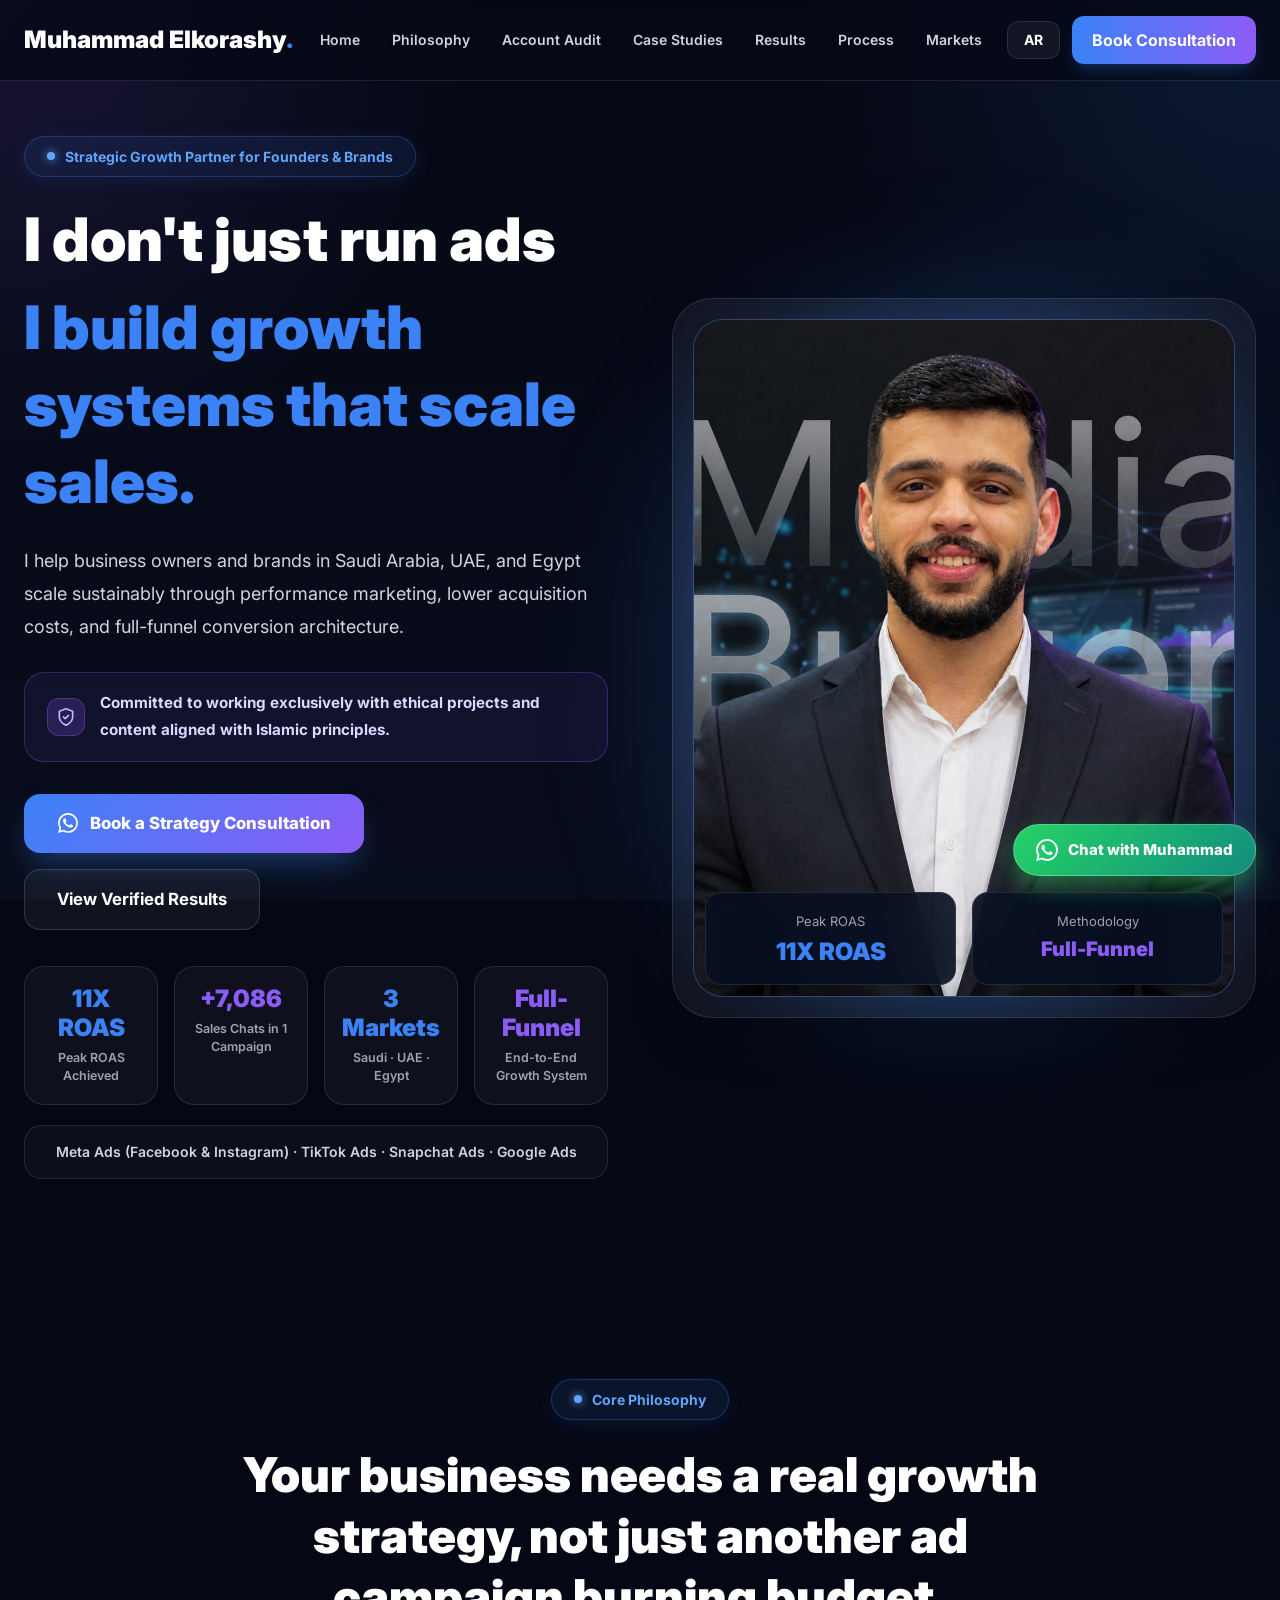
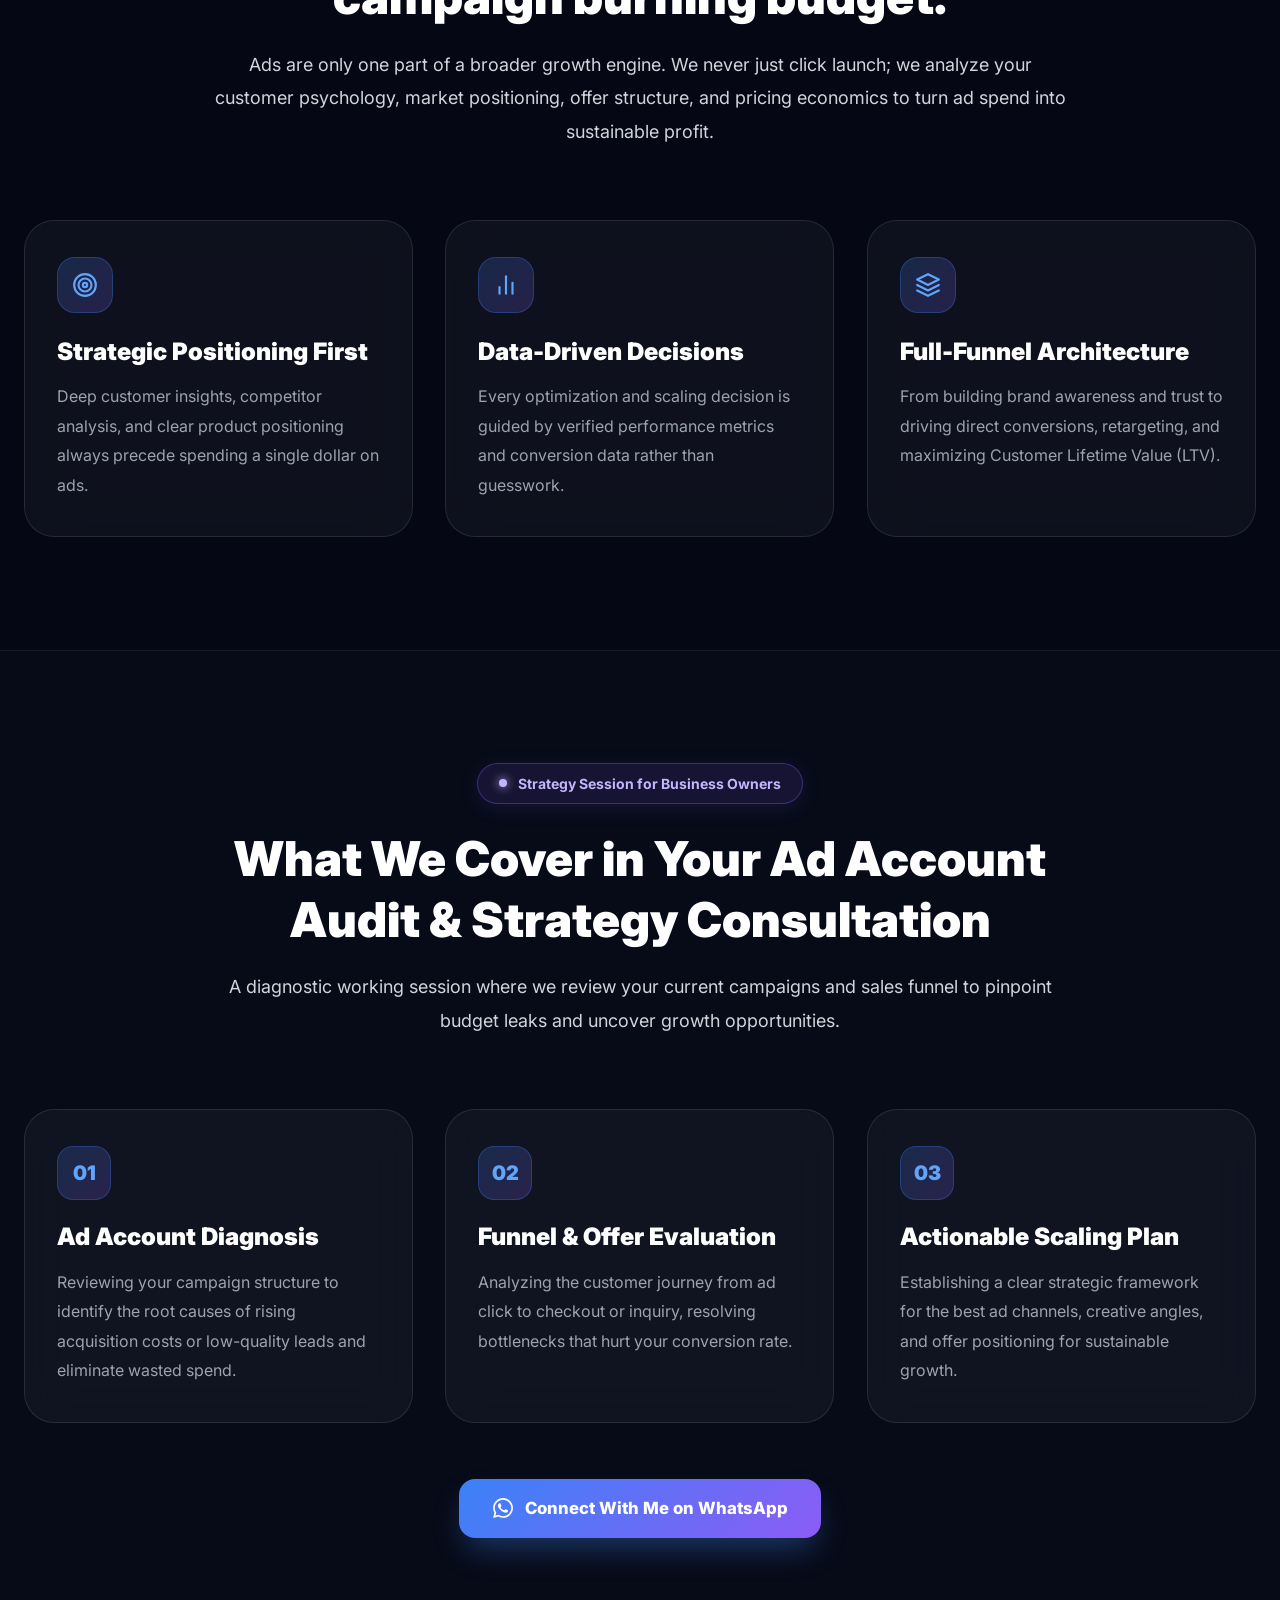
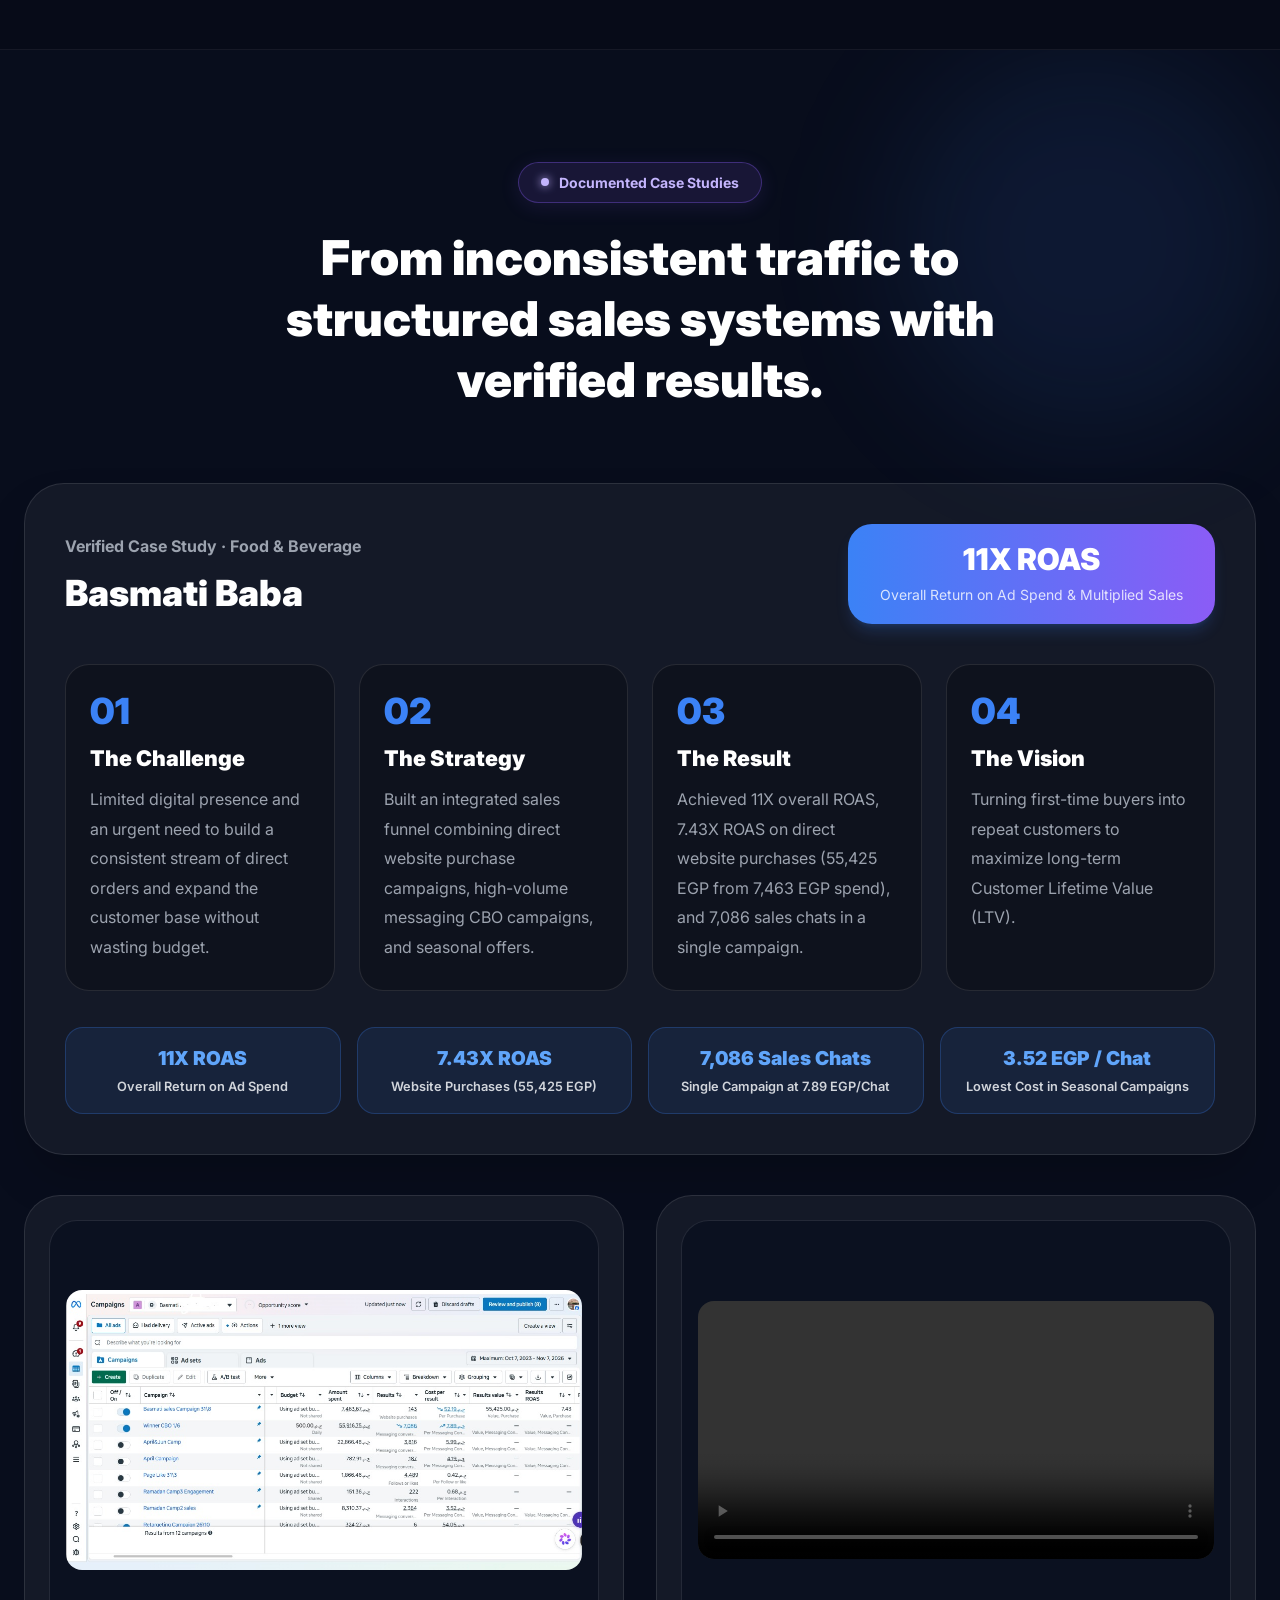
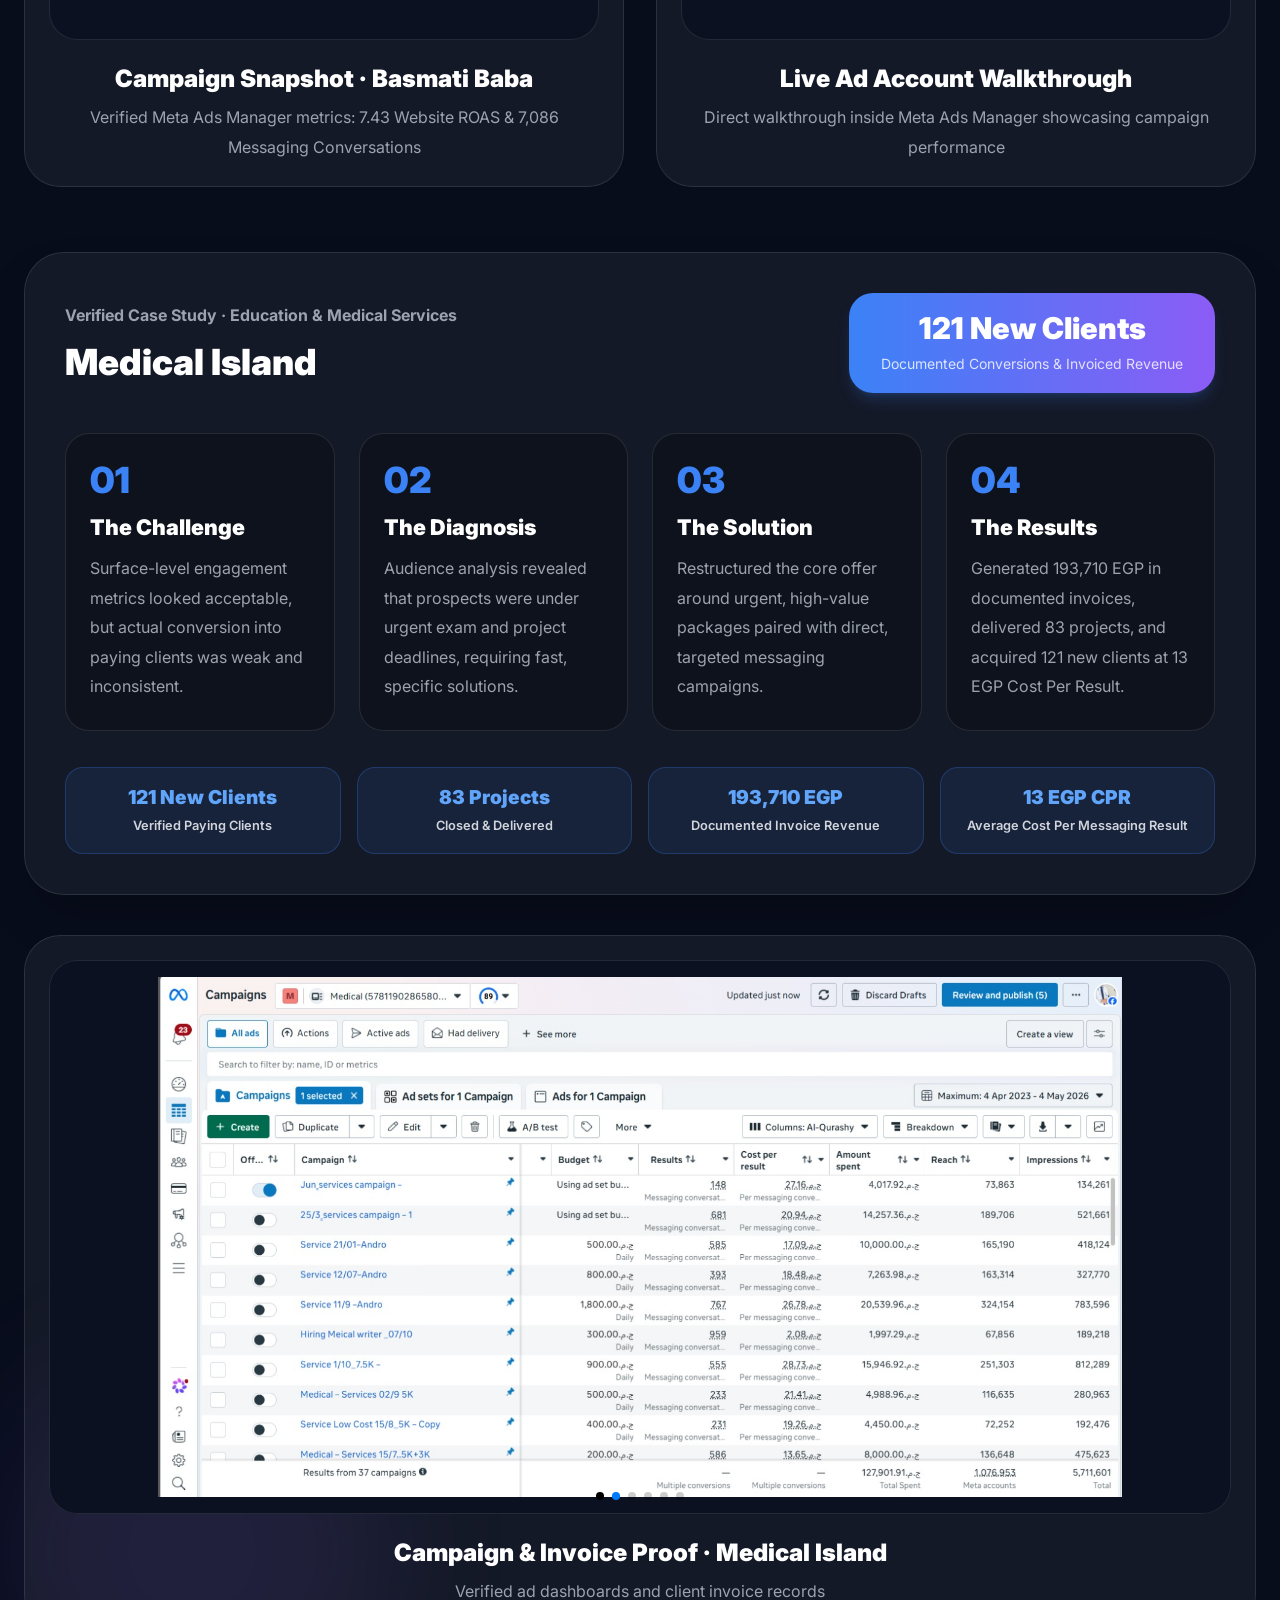
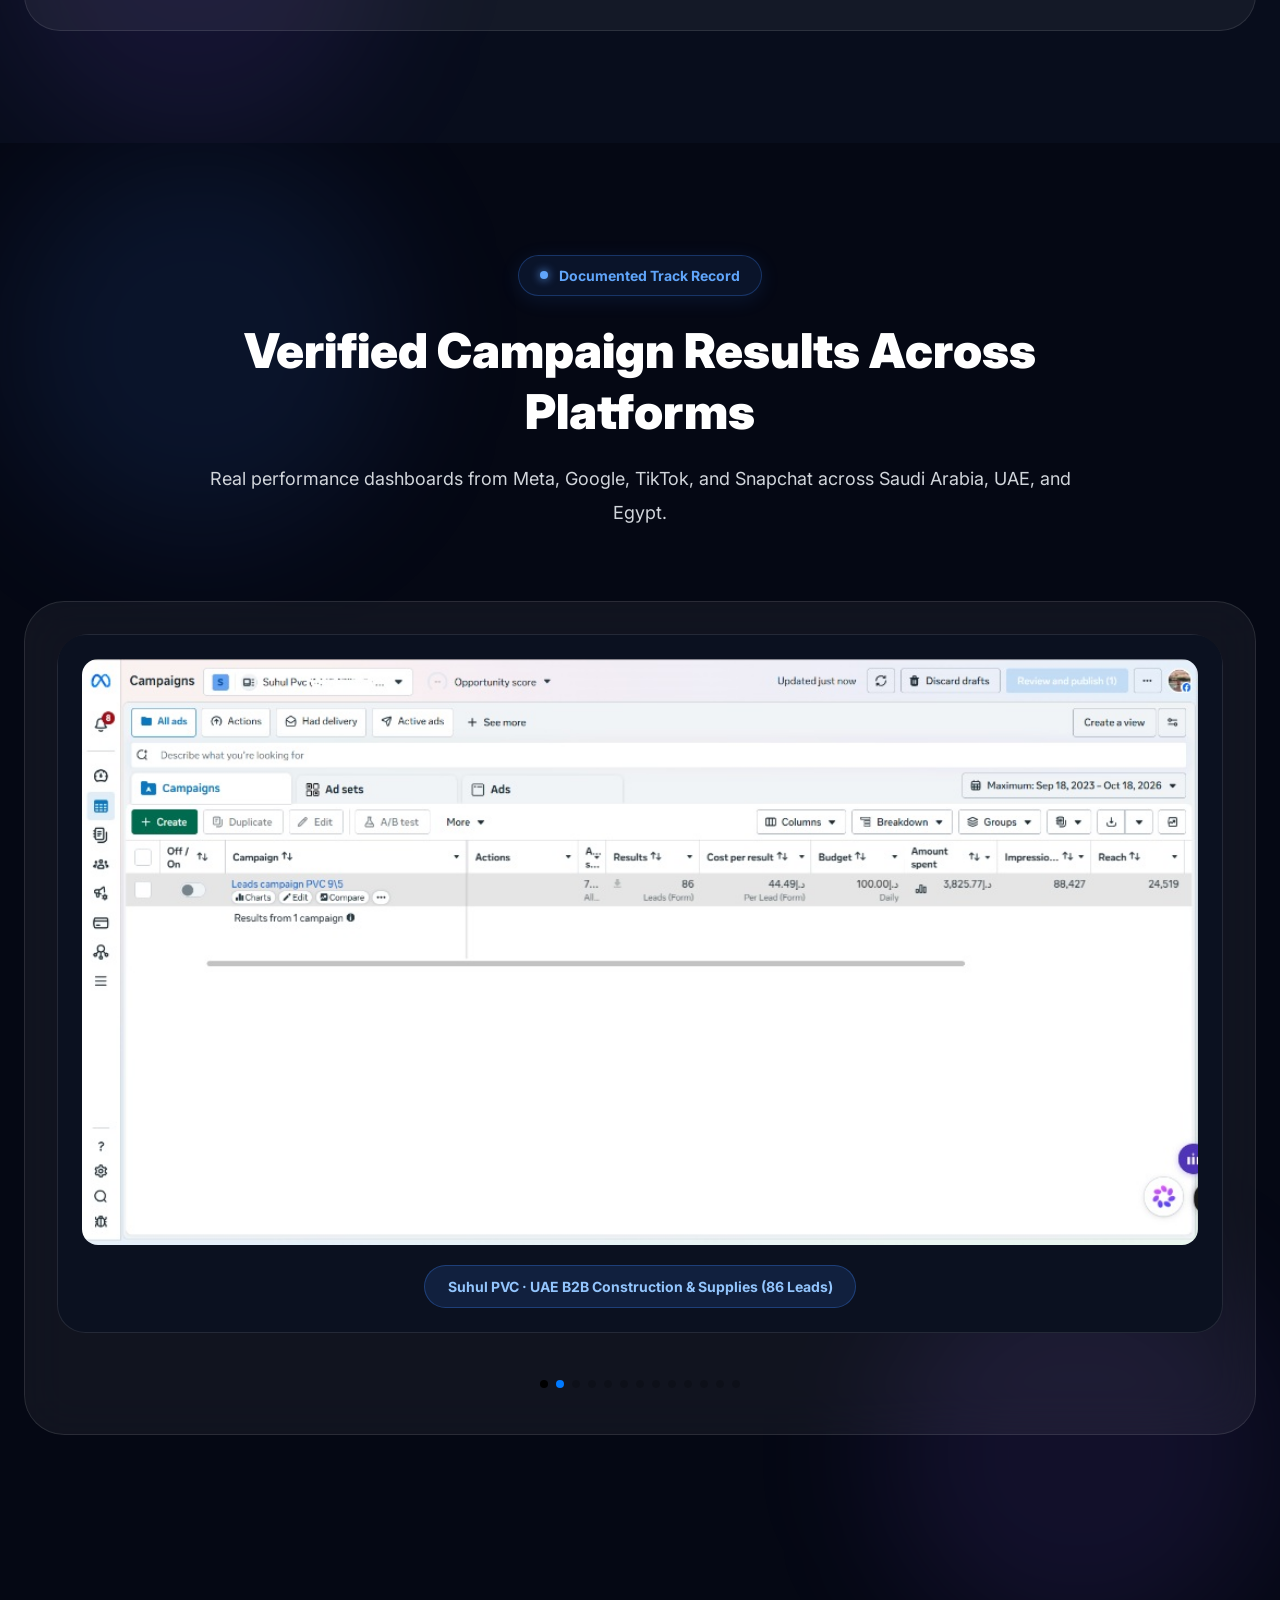
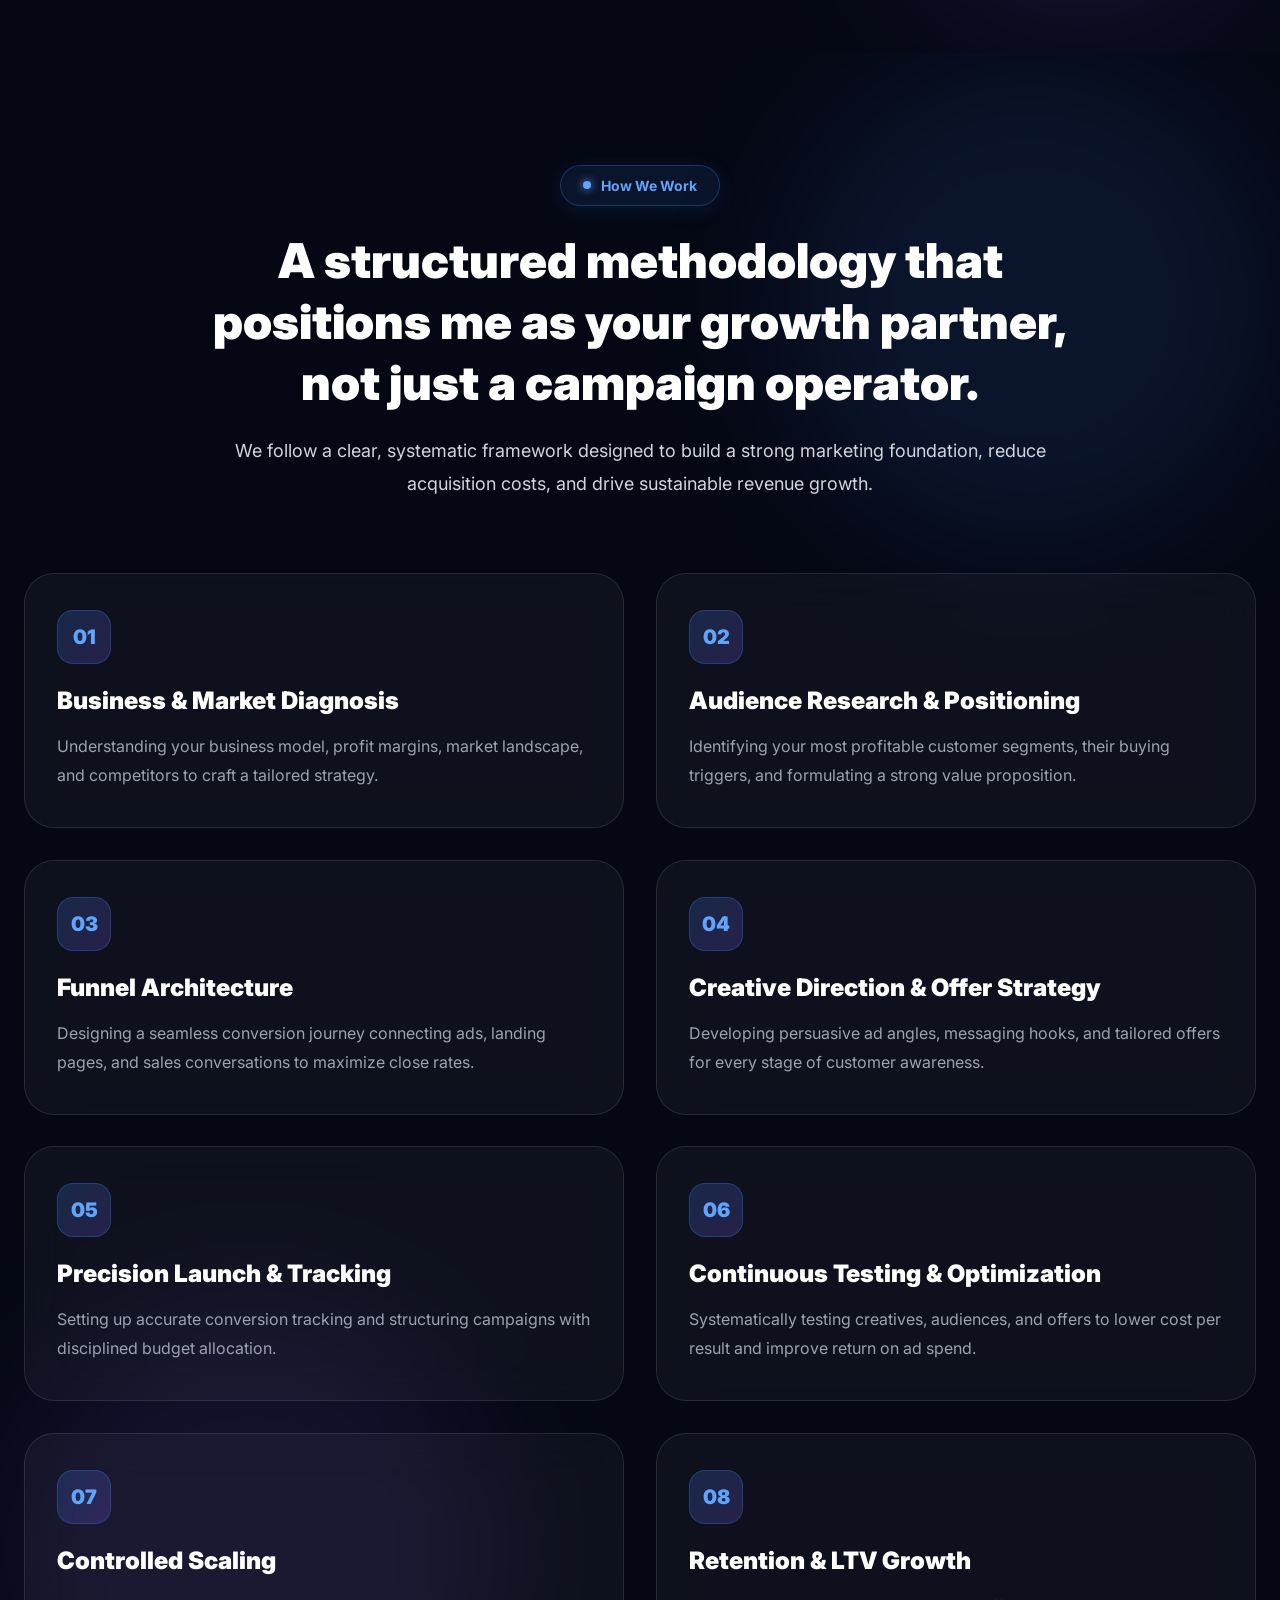
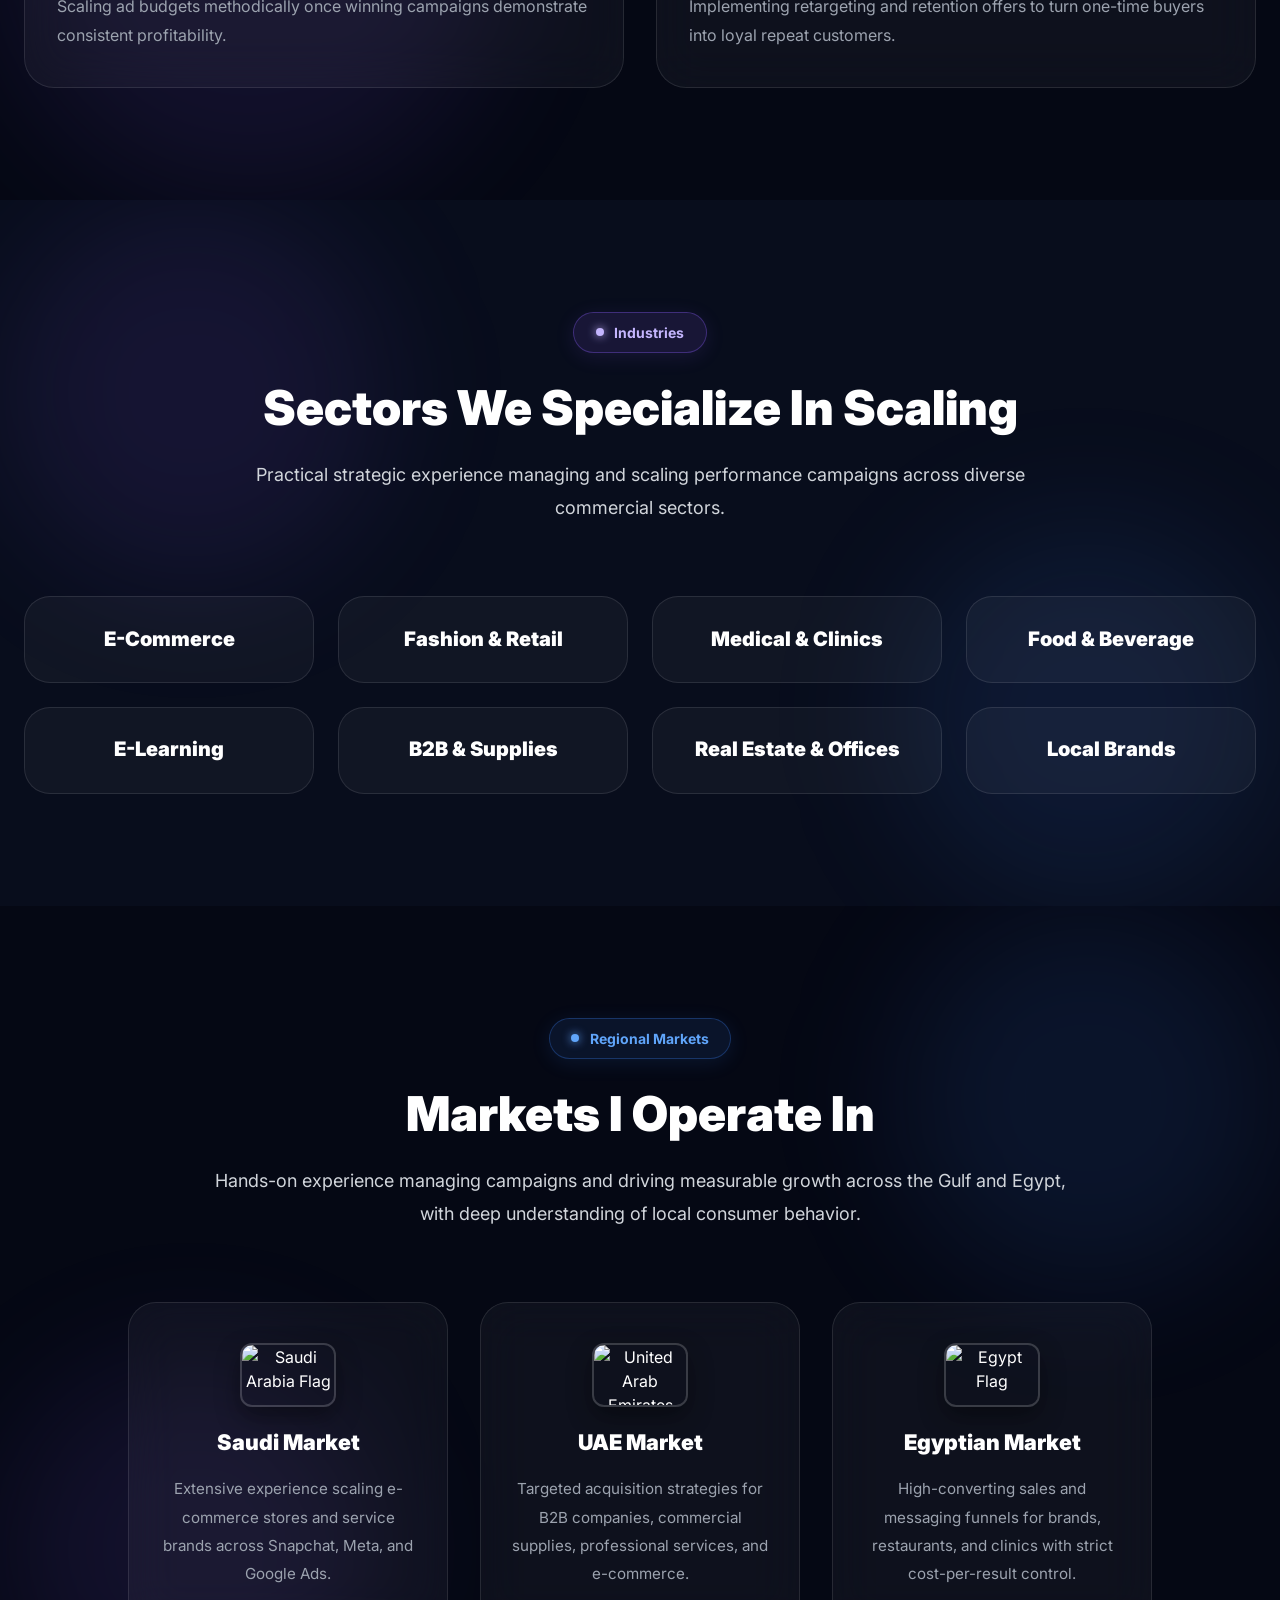
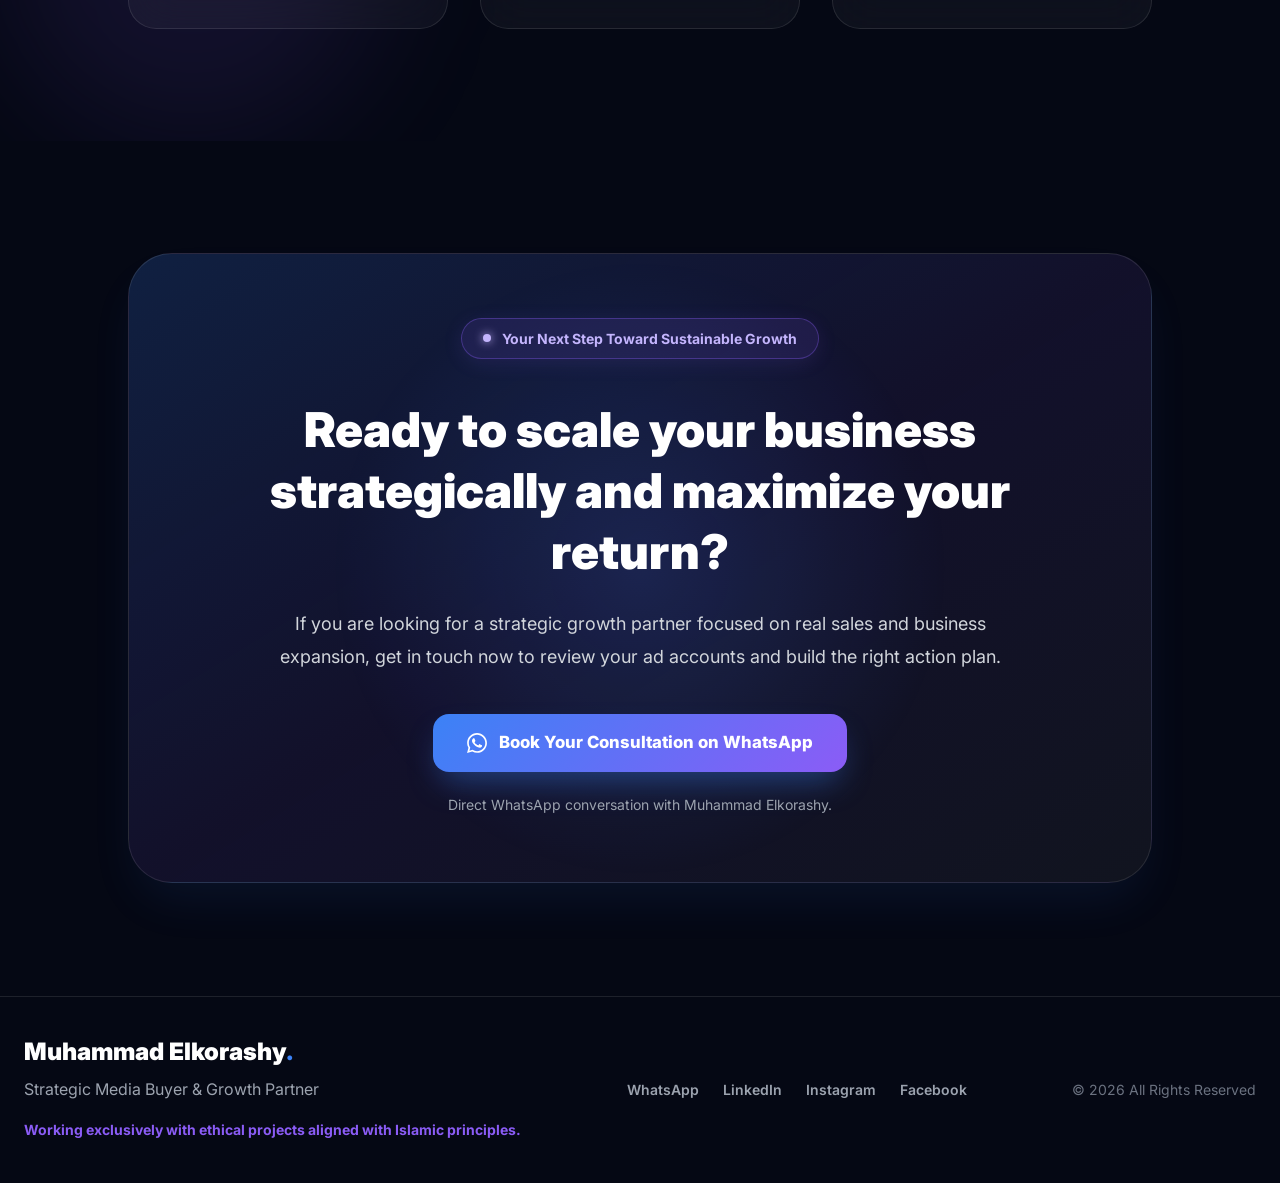
==== commit 9d9a51c8: "Add automatic GitHub CDN image fallback for index-en.html" ====
--- a/index-en.html
+++ b/index-en.html
@@ -134,7 +134,7 @@
 
                 <div class="relative border border-white/10 bg-white/5 backdrop-blur-xl rounded-[40px] p-5 overflow-hidden float-card shadow-2xl">
                     <div class="aspect-[4/5] rounded-[30px] bg-gradient-to-br from-primary/20 to-secondary/20 border border-white/10 overflow-hidden relative">
-                        <img src="images/profile.webp" alt="Muhammad Elkorashy - Strategic Growth Partner" class="w-full h-full object-cover" onerror="this.style.display='none'; this.nextElementSibling.style.display='flex';">
+                        <img src="images/profile.webp" alt="Muhammad Elkorashy - Strategic Growth Partner" class="w-full h-full object-cover" onerror="if(!this.dataset.fallback){this.dataset.fallback='1';this.src='https://raw.githubusercontent.com/muhammadelkorashy/simple-landing-page-/main/images/profile.webp';}else{this.style.display='none';this.nextElementSibling.style.display='flex';}">
 
                         <div class="hidden w-full h-full items-center justify-center text-center p-8">
                             <div>
@@ -775,6 +775,24 @@
 
     <script>
         document.getElementById('year').textContent = new Date().getFullYear();
+
+        // Automatic fallback to GitHub CDN if relative images folder is missing
+        const ghBase = 'https://raw.githubusercontent.com/muhammadelkorashy/simple-landing-page-/main/';
+        document.querySelectorAll('img').forEach((img) => {
+            const rawSrc = img.getAttribute('src');
+            if (rawSrc && rawSrc.startsWith('images/')) {
+                img.addEventListener('error', function handleImgErr() {
+                    if (!this.dataset.ghFallback) {
+                        this.dataset.ghFallback = '1';
+                        this.src = ghBase + rawSrc;
+                    }
+                });
+                if (img.complete && img.naturalWidth === 0) {
+                    img.dataset.ghFallback = '1';
+                    img.src = ghBase + rawSrc;
+                }
+            }
+        });
 
         // Initialize Case Study Sliders
         document.querySelectorAll('[class*="caseStudySlider-"]').forEach((sliderElement) => {
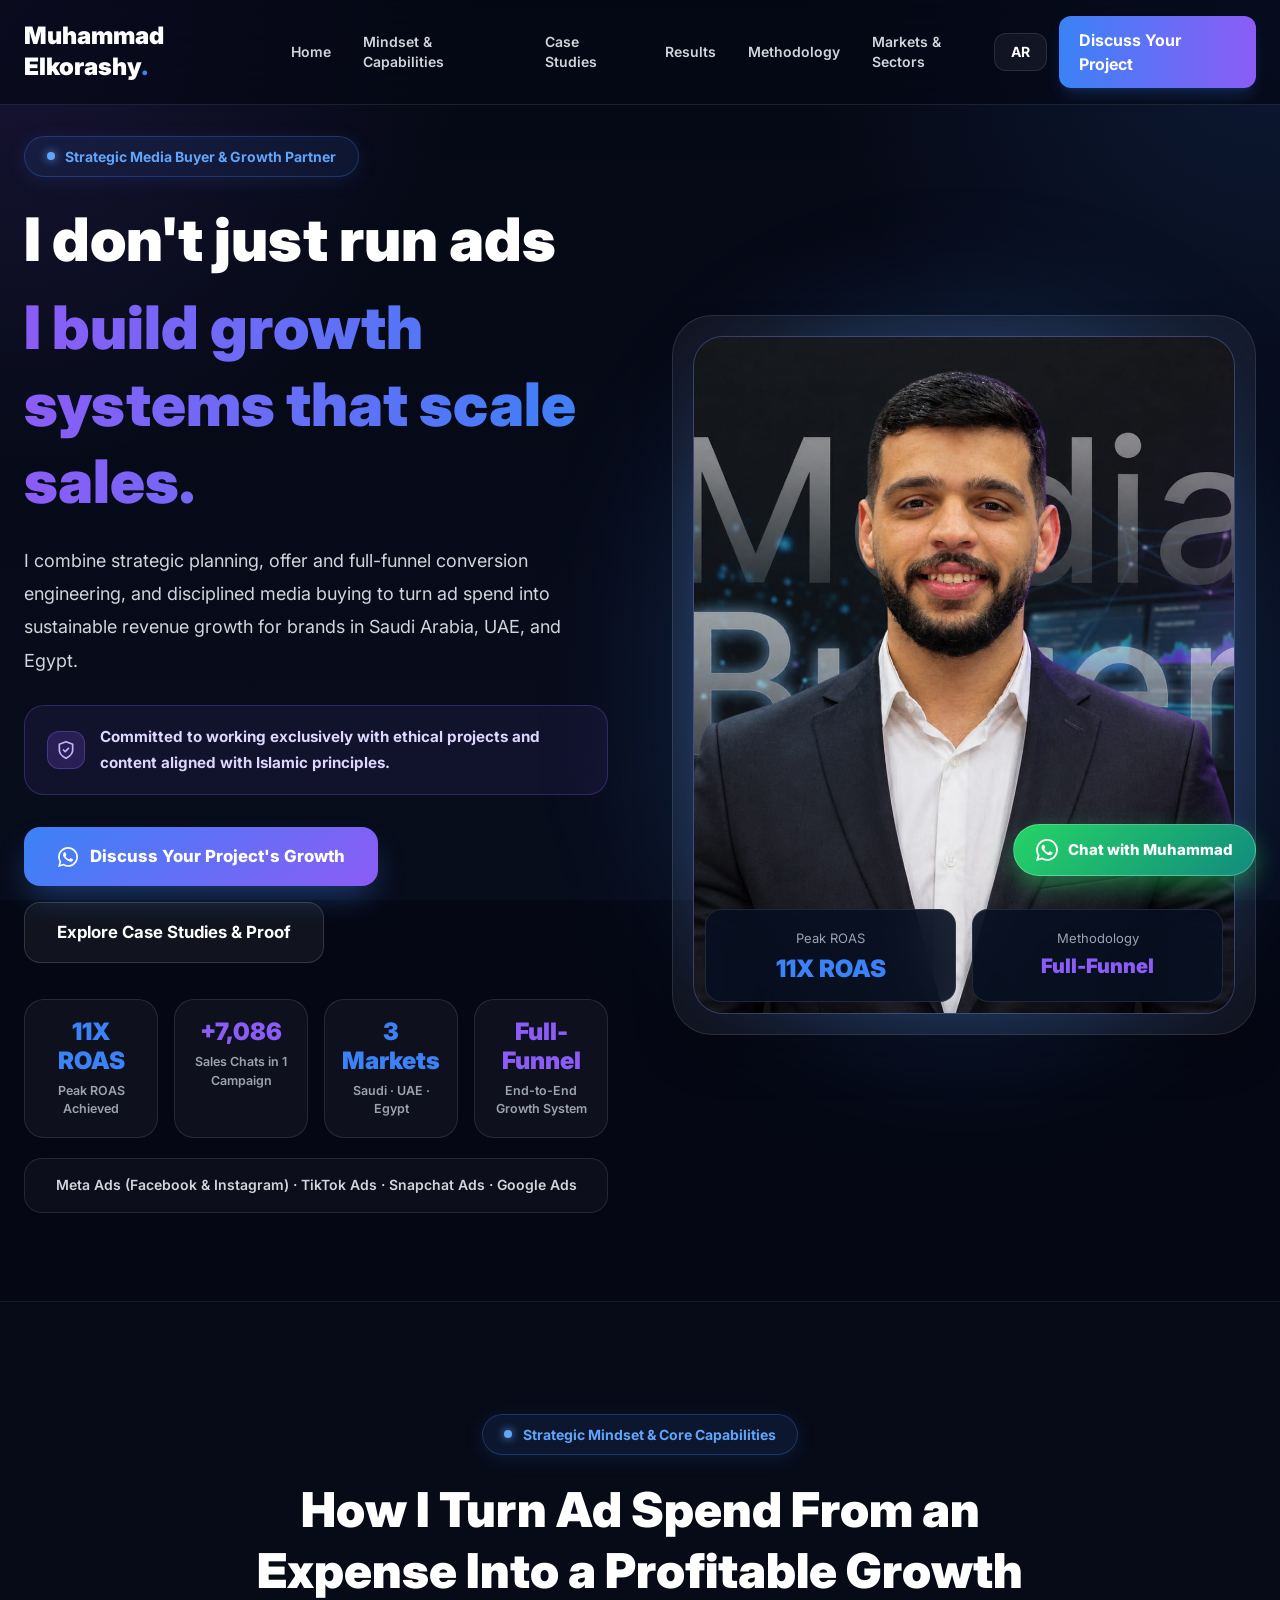
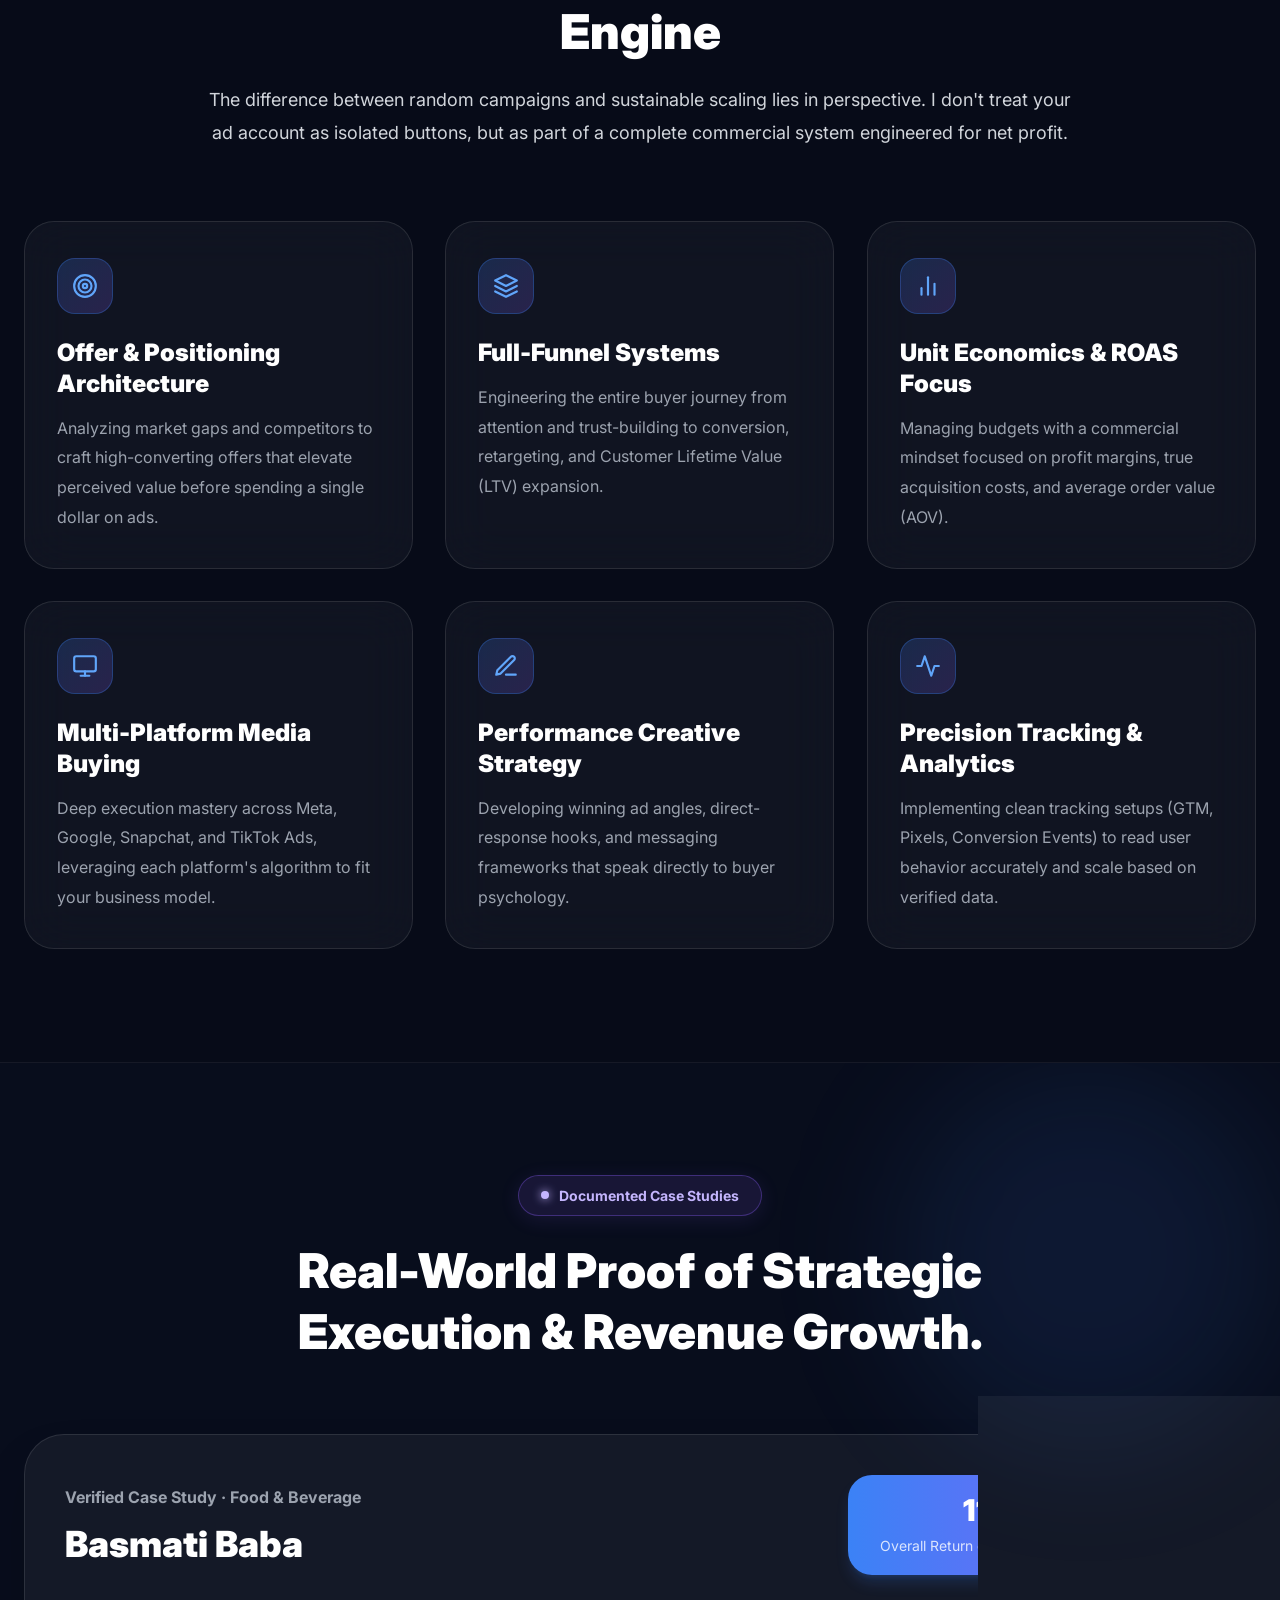
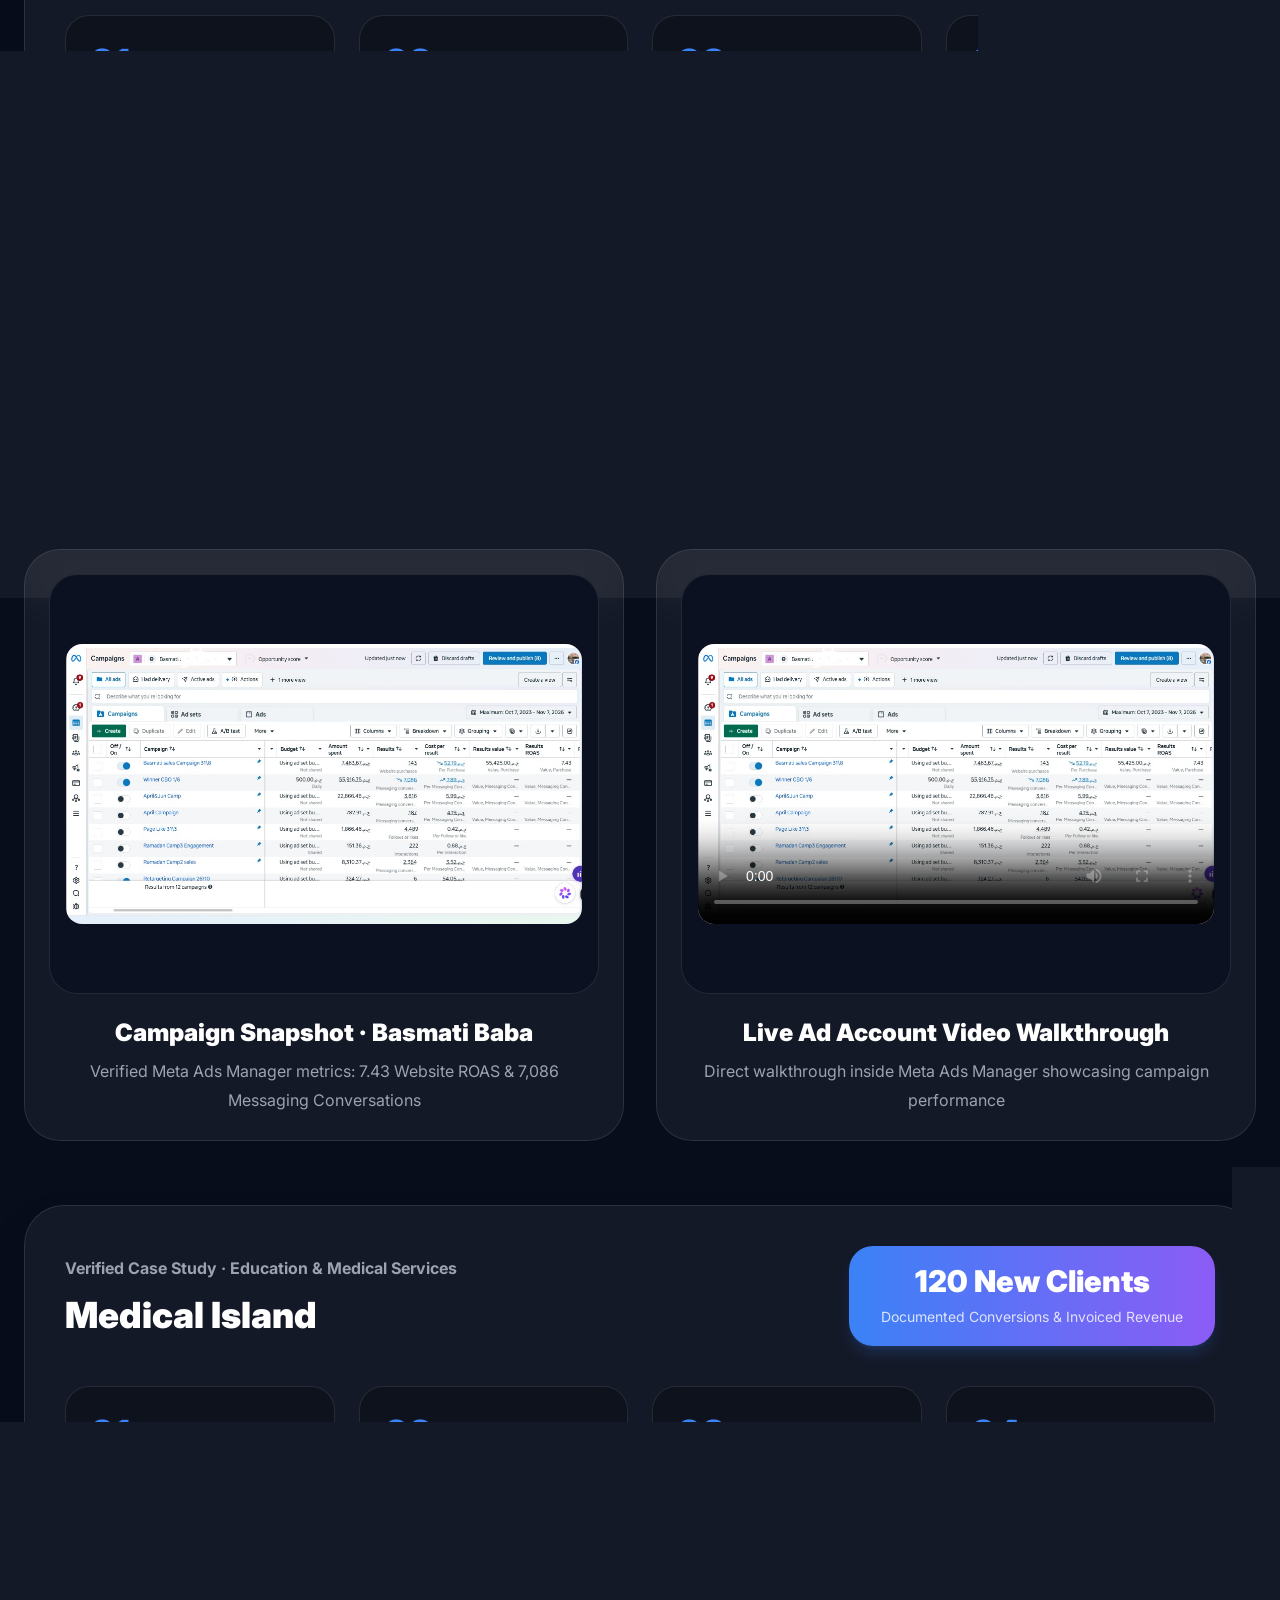
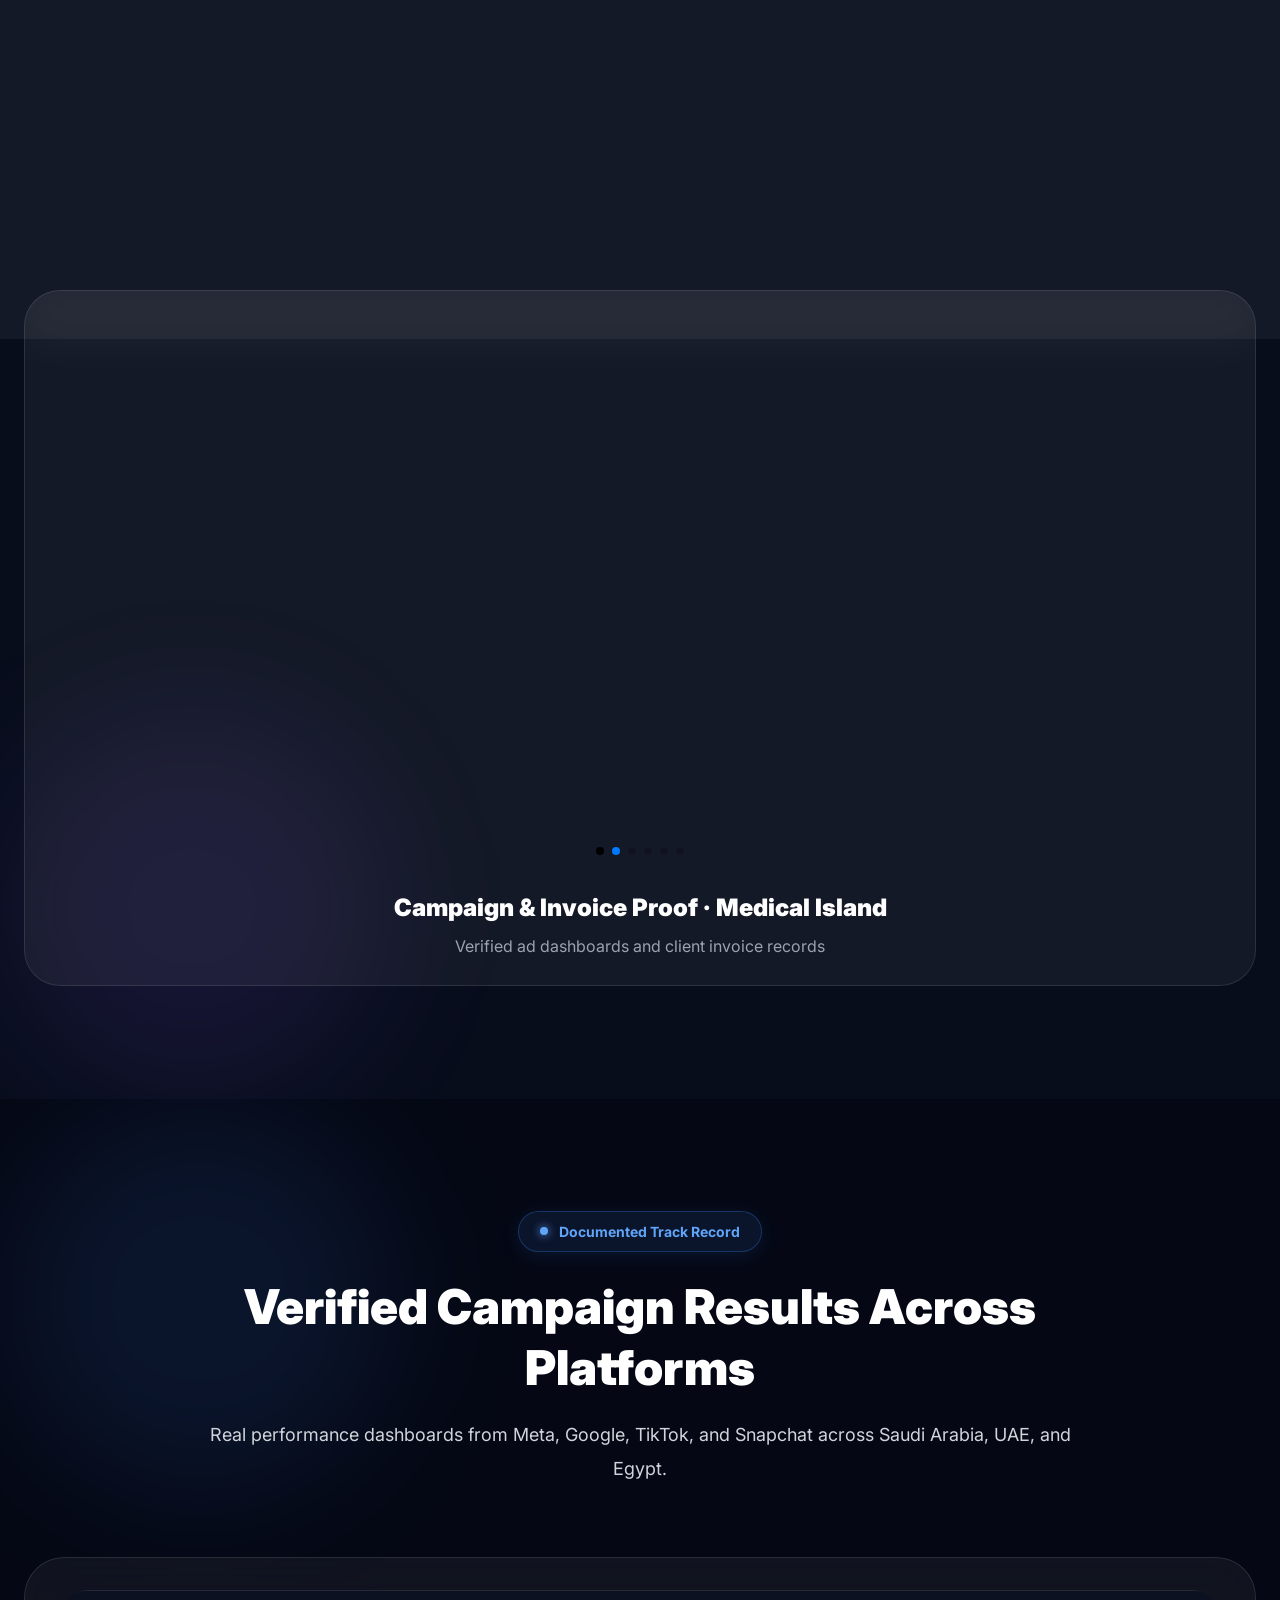
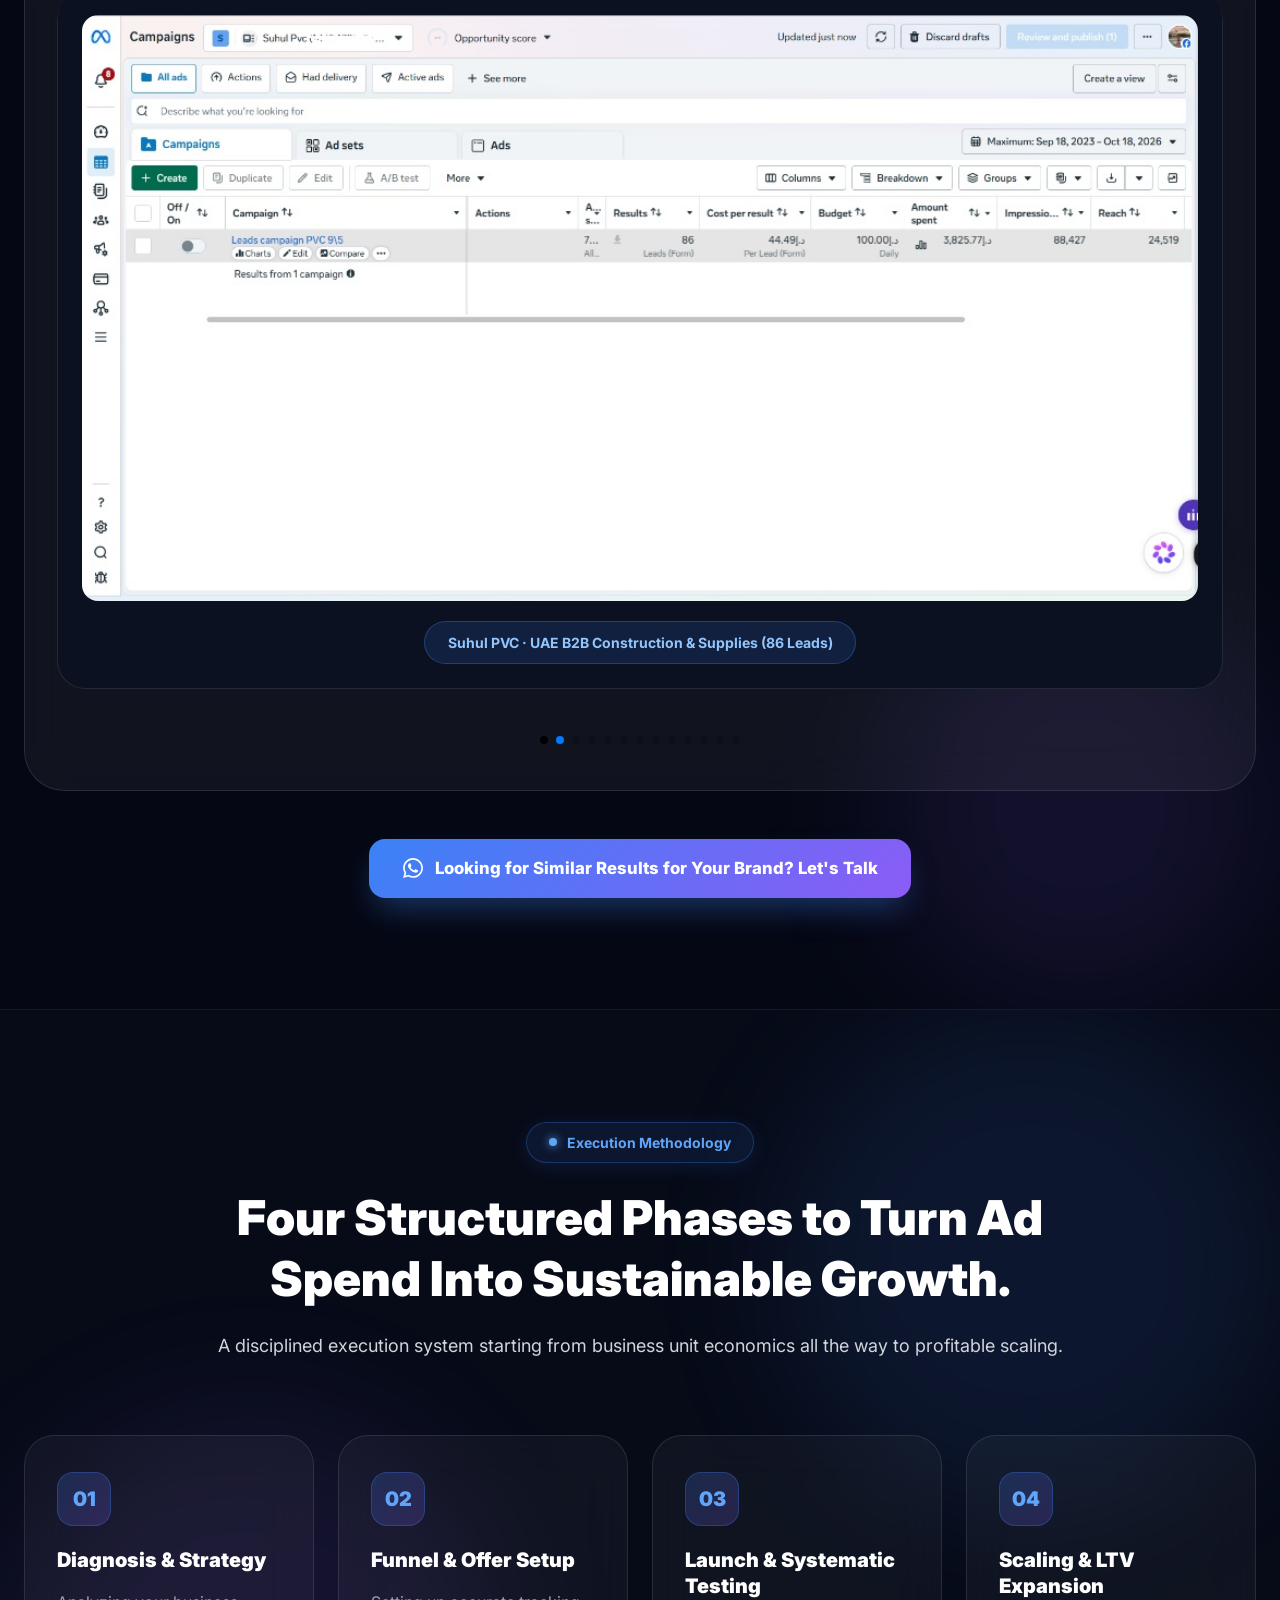
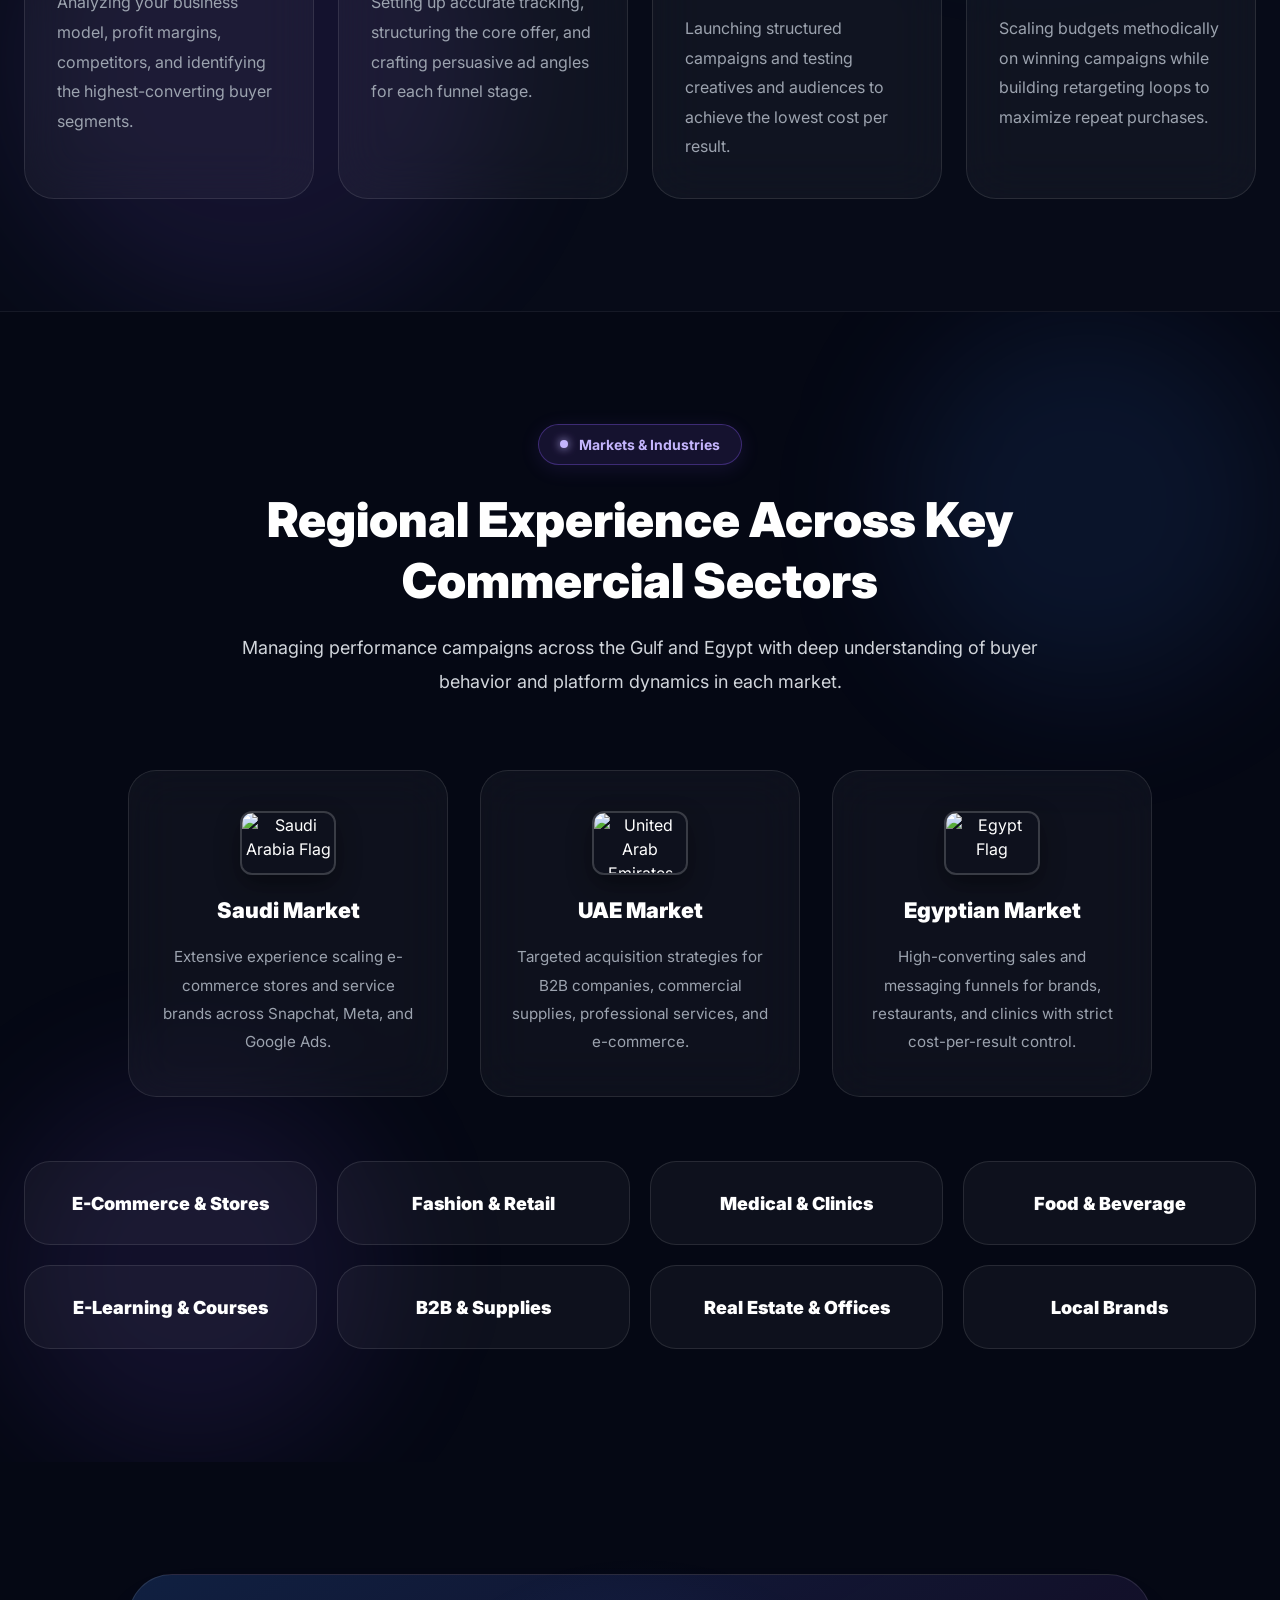
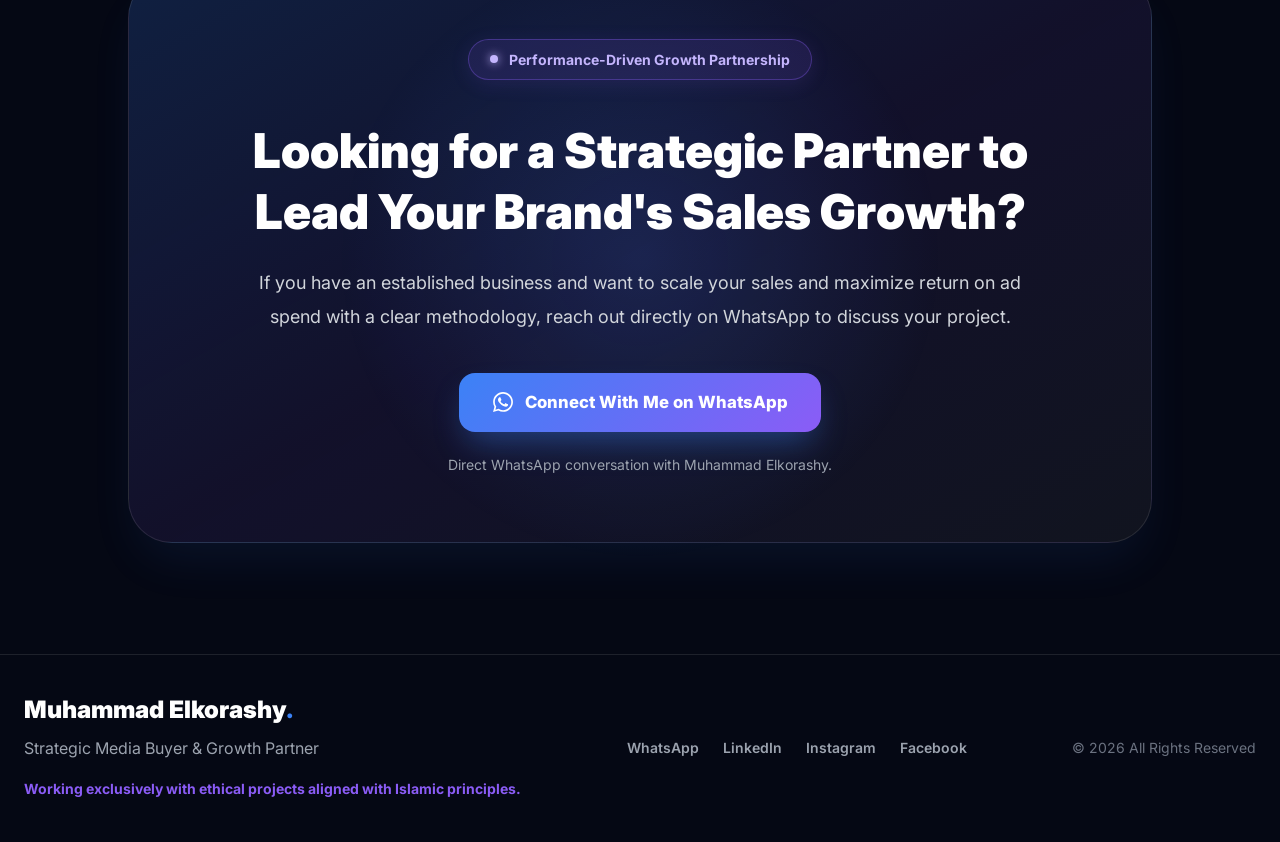
==== commit 1fc8eca9: "Refine English positioning to showcase mindset & capabilities, remove redundancy, fix video, add ani" ====
--- a/index-en.html
+++ b/index-en.html
@@ -4,8 +4,8 @@
 <head>
     <meta charset="UTF-8">
     <meta name="viewport" content="width=device-width, initial-scale=1.0">
-    <title>Muhammad Elkorashy | Strategic Growth Partner for Brands & Founders</title>
-    <meta name="description" content="I help business owners and brands in Saudi Arabia, UAE, and Egypt scale sales and reduce acquisition costs through data-driven full-funnel growth systems.">
+    <title>Muhammad Elkorashy | Strategic Media Buyer & Growth Partner</title>
+    <meta name="description" content="Muhammad Elkorashy - Strategic Media Buyer & Growth Partner. I build full-funnel growth systems that scale sales and ROAS for brands in Saudi Arabia, UAE, and Egypt.">
     <link rel="icon" type="image/png" href="favicon.png">
 
     <!-- Google Tag Manager -->
@@ -33,6 +33,9 @@
     height="0" width="0" style="display:none;visibility:hidden"></iframe></noscript>
     <!-- End Google Tag Manager (noscript) -->
 
+    <!-- Scroll Progress Bar -->
+    <div id="scrollProgress" class="scroll-progress"></div>
+
     <div class="fixed inset-0 -z-10 bg-[radial-gradient(circle_at_top_right,rgba(59,130,246,.15),transparent_30%),radial-gradient(circle_at_top_left,rgba(139,92,246,.15),transparent_30%),linear-gradient(to_bottom,#050814,#080d1c)]"></div>
 
     <!-- Navigation -->
@@ -45,12 +48,11 @@
 
             <div class="hidden lg:flex items-center gap-8 text-sm text-gray-300 font-semibold">
                 <a href="#home" class="hover:text-white transition">Home</a>
-                <a href="#philosophy" class="hover:text-white transition">Philosophy</a>
-                <a href="#audit-offer" class="hover:text-white transition">Account Audit</a>
+                <a href="#capabilities" class="hover:text-white transition">Mindset & Capabilities</a>
                 <a href="#case-study" class="hover:text-white transition">Case Studies</a>
                 <a href="#results" class="hover:text-white transition">Results</a>
-                <a href="#process" class="hover:text-white transition">Process</a>
-                <a href="#markets" class="hover:text-white transition">Markets</a>
+                <a href="#process" class="hover:text-white transition">Methodology</a>
+                <a href="#markets" class="hover:text-white transition">Markets & Sectors</a>
             </div>
 
             <div class="flex items-center gap-3">
@@ -58,8 +60,8 @@
                     AR
                 </a>
 
-                <a href="https://wa.me/201508916366?text=Hello%20Muhammad%2C%20I%20am%20a%20business%20owner%20and%20I%20want%20to%20book%20a%20strategy%20consultation." target="_blank" data-cta-location="navbar" class="bg-gradient-to-r from-primary to-secondary px-5 py-3 rounded-xl font-bold shadow-lg shadow-primary/20 hover:scale-105 transition">
-                    Book Consultation
+                <a href="https://wa.me/201508916366?text=Hello%20Muhammad%2C%20I%20am%20a%20business%20owner%20and%20I%20want%20to%20discuss%20scaling%20our%20ad%20campaigns." target="_blank" data-cta-location="navbar" class="bg-gradient-to-r from-primary to-secondary px-5 py-3 rounded-xl font-bold shadow-lg shadow-primary/20 hover:scale-105 transition">
+                    Discuss Your Project
                 </a>
             </div>
 
@@ -69,19 +71,19 @@
     <!-- Hero Section -->
     <section id="home" class="hero-section px-6">
         <div class="max-w-7xl mx-auto grid lg:grid-cols-2 gap-16 items-center">
-            <div class="reveal">
+            <div class="reveal-left">
                 <div class="section-badge">
                     <span class="badge-dot"></span>
-                    <span>Strategic Growth Partner for Founders & Brands</span>
+                    <span>Strategic Media Buyer & Growth Partner</span>
                 </div>
 
                 <h1 class="text-4xl sm:text-5xl md:text-6xl font-black leading-tight mt-6">
                     I don't just run ads
-                    <span class="text-primary block mt-3">I build growth systems that scale sales.</span>
+                    <span class="gradient-text-animate block mt-3">I build growth systems that scale sales.</span>
                 </h1>
 
                 <p class="text-gray-300 text-lg leading-9 mt-6 max-w-2xl">
-                    I help business owners and brands in Saudi Arabia, UAE, and Egypt scale sustainably through performance marketing, lower acquisition costs, and full-funnel conversion architecture.
+                    I combine strategic planning, offer and full-funnel conversion engineering, and disciplined media buying to turn ad spend into sustainable revenue growth for brands in Saudi Arabia, UAE, and Egypt.
                 </p>
 
                 <div class="ethics-box">
@@ -95,27 +97,27 @@
                 </div>
 
                 <div class="flex flex-wrap gap-4 mt-8">
-                    <a href="https://wa.me/201508916366?text=Hello%20Muhammad%2C%20I%20am%20a%20business%20owner%20and%20I%20want%20to%20book%20a%20strategy%20consultation%20for%20my%20business." target="_blank" data-cta-location="hero_primary" class="cta-btn-primary pulse-cta">
+                    <a href="https://wa.me/201508916366?text=Hello%20Muhammad%2C%20I%20am%20a%20business%20owner%20and%20I%20want%20to%20partner%20with%20you%20to%20scale%20my%20business." target="_blank" data-cta-location="hero_primary" class="cta-btn-primary pulse-cta">
                         <svg viewBox="0 0 24 24"><path d="M.057 24l1.687-6.163c-1.041-1.804-1.588-3.849-1.587-5.946.003-6.556 5.338-11.891 11.893-11.891 3.181.001 6.167 1.24 8.413 3.488 2.245 2.248 3.481 5.236 3.48 8.414-.003 6.557-5.338 11.892-11.893 11.892-1.99-.001-3.951-.5-5.688-1.448l-6.305 1.654zm6.597-3.807c1.676.995 3.276 1.591 5.392 1.592 5.448 0 9.886-4.434 9.889-9.885.002-5.462-4.415-9.89-9.881-9.892-5.452 0-9.887 4.434-9.889 9.884-.001 2.225.651 3.891 1.746 5.634l-.999 3.648 3.742-.981zm11.387-5.464c-.074-.124-.272-.198-.57-.347-.297-.149-1.758-.868-2.031-.967-.272-.099-.47-.149-.669.149-.198.297-.768.967-.941 1.165-.173.198-.347.223-.644.074-.297-.149-1.255-.462-2.39-1.475-.883-.788-1.48-1.761-1.653-2.059-.173-.297-.018-.458.13-.606.134-.133.297-.347.446-.521.151-.172.2-.296.3-.495.099-.198.05-.372-.025-.521-.075-.148-.669-1.611-.916-2.206-.242-.579-.487-.501-.669-.51l-.57-.01c-.198 0-.52.074-.792.372s-1.04 1.016-1.04 2.479 1.065 2.876 1.213 3.074c.149.198 2.095 3.2 5.076 4.487.709.306 1.263.489 1.694.626.712.226 1.36.194 1.872.118.571-.085 1.758-.719 2.006-1.413.248-.695.248-1.29.173-1.414z"/></svg>
-                        <span>Book a Strategy Consultation</span>
+                        <span>Discuss Your Project's Growth</span>
                     </a>
-                    <a href="#results" class="cta-btn-secondary">
-                        <span>View Verified Results</span>
+                    <a href="#case-study" class="cta-btn-secondary">
+                        <span>Explore Case Studies & Proof</span>
                     </a>
                 </div>
 
-                <!-- Verified Metrics Bar -->
+                <!-- Verified Metrics Bar with Animated Counters -->
                 <div class="hero-stats-grid">
                     <div class="stat-box">
-                        <div class="stat-value text-primary">11X ROAS</div>
+                        <div class="stat-value text-primary"><span class="counter" data-target="11">0</span>X ROAS</div>
                         <div class="stat-label">Peak ROAS Achieved</div>
                     </div>
                     <div class="stat-box">
-                        <div class="stat-value text-secondary">+7,086</div>
+                        <div class="stat-value text-secondary">+<span class="counter" data-target="7086">0</span></div>
                         <div class="stat-label">Sales Chats in 1 Campaign</div>
                     </div>
                     <div class="stat-box">
-                        <div class="stat-value text-primary">3 Markets</div>
+                        <div class="stat-value text-primary"><span class="counter" data-target="3">0</span> Markets</div>
                         <div class="stat-label">Saudi · UAE · Egypt</div>
                     </div>
                     <div class="stat-box">
@@ -129,7 +131,7 @@
                 </div>
             </div>
 
-            <div class="relative reveal delay-2">
+            <div class="relative reveal-right delay-2">
                 <div class="absolute inset-0 bg-primary/20 blur-3xl rounded-full ambient-orb"></div>
 
                 <div class="relative border border-white/10 bg-white/5 backdrop-blur-xl rounded-[40px] p-5 overflow-hidden float-card shadow-2xl">
@@ -160,23 +162,23 @@
         </div>
     </section>
 
-    <!-- Philosophy Section -->
-    <section id="philosophy" class="section-spacing px-6">
+    <!-- Mindset & Core Capabilities Section -->
+    <section id="capabilities" class="section-spacing px-6 bg-[#070b18] border-y border-white/5">
         <div class="max-w-7xl mx-auto">
             <div class="section-header reveal">
                 <div class="section-badge">
                     <span class="badge-dot"></span>
-                    <span>Core Philosophy</span>
+                    <span>Strategic Mindset & Core Capabilities</span>
                 </div>
                 <h2 class="text-3xl md:text-5xl font-black leading-tight">
-                    Your business needs a real growth strategy, not just another ad campaign burning budget.
+                    How I Turn Ad Spend From an Expense Into a Profitable Growth Engine
                 </h2>
                 <p class="text-lg">
-                    Ads are only one part of a broader growth engine. We never just click launch; we analyze your customer psychology, market positioning, offer structure, and pricing economics to turn ad spend into sustainable profit.
+                    The difference between random campaigns and sustainable scaling lies in perspective. I don't treat your ad account as isolated buttons, but as part of a complete commercial system engineered for net profit.
                 </p>
             </div>
 
-            <div class="grid md:grid-cols-3 gap-8">
+            <div class="grid md:grid-cols-2 lg:grid-cols-3 gap-8">
                 <div class="feature-card reveal delay-1">
                     <div class="feature-icon">
                         <svg viewBox="0 0 24 24" stroke-width="2" stroke-linecap="round" stroke-linejoin="round">
@@ -185,11 +187,23 @@
                             <circle cx="12" cy="12" r="2"></circle>
                         </svg>
                     </div>
-                    <h3 class="text-2xl font-black">Strategic Positioning First</h3>
-                    <p class="text-gray-400">Deep customer insights, competitor analysis, and clear product positioning always precede spending a single dollar on ads.</p>
+                    <h3 class="text-2xl font-black">Offer & Positioning Architecture</h3>
+                    <p class="text-gray-400">Analyzing market gaps and competitors to craft high-converting offers that elevate perceived value before spending a single dollar on ads.</p>
                 </div>
 
                 <div class="feature-card reveal delay-2">
+                    <div class="feature-icon">
+                        <svg viewBox="0 0 24 24" stroke-width="2" stroke-linecap="round" stroke-linejoin="round">
+                            <polygon points="12 2 2 7 12 12 22 7 12 2"></polygon>
+                            <polyline points="2 17 12 22 22 17"></polyline>
+                            <polyline points="2 12 12 17 22 12"></polyline>
+                        </svg>
+                    </div>
+                    <h3 class="text-2xl font-black">Full-Funnel Systems</h3>
+                    <p class="text-gray-400">Engineering the entire buyer journey from attention and trust-building to conversion, retargeting, and Customer Lifetime Value (LTV) expansion.</p>
+                </div>
+
+                <div class="feature-card reveal delay-3">
                     <div class="feature-icon">
                         <svg viewBox="0 0 24 24" stroke-width="2" stroke-linecap="round" stroke-linejoin="round">
                             <line x1="18" y1="20" x2="18" y2="10"></line>
@@ -197,66 +211,42 @@
                             <line x1="6" y1="20" x2="6" y2="14"></line>
                         </svg>
                     </div>
-                    <h3 class="text-2xl font-black">Data-Driven Decisions</h3>
-                    <p class="text-gray-400">Every optimization and scaling decision is guided by verified performance metrics and conversion data rather than guesswork.</p>
+                    <h3 class="text-2xl font-black">Unit Economics & ROAS Focus</h3>
+                    <p class="text-gray-400">Managing budgets with a commercial mindset focused on profit margins, true acquisition costs, and average order value (AOV).</p>
+                </div>
+
+                <div class="feature-card reveal delay-1">
+                    <div class="feature-icon">
+                        <svg viewBox="0 0 24 24" stroke-width="2" stroke-linecap="round" stroke-linejoin="round">
+                            <rect x="2" y="3" width="20" height="14" rx="2" ry="2"></rect>
+                            <line x1="8" y1="21" x2="16" y2="21"></line>
+                            <line x1="12" y1="17" x2="12" y2="21"></line>
+                        </svg>
+                    </div>
+                    <h3 class="text-2xl font-black">Multi-Platform Media Buying</h3>
+                    <p class="text-gray-400">Deep execution mastery across Meta, Google, Snapchat, and TikTok Ads, leveraging each platform's algorithm to fit your business model.</p>
+                </div>
+
+                <div class="feature-card reveal delay-2">
+                    <div class="feature-icon">
+                        <svg viewBox="0 0 24 24" stroke-width="2" stroke-linecap="round" stroke-linejoin="round">
+                            <path d="M12 20h9"></path>
+                            <path d="M16.5 3.5a2.121 2.121 0 0 1 3 3L7 19l-4 1 1-4L16.5 3.5z"></path>
+                        </svg>
+                    </div>
+                    <h3 class="text-2xl font-black">Performance Creative Strategy</h3>
+                    <p class="text-gray-400">Developing winning ad angles, direct-response hooks, and messaging frameworks that speak directly to buyer psychology.</p>
                 </div>
 
                 <div class="feature-card reveal delay-3">
                     <div class="feature-icon">
                         <svg viewBox="0 0 24 24" stroke-width="2" stroke-linecap="round" stroke-linejoin="round">
-                            <polygon points="12 2 2 7 12 12 22 7 12 2"></polygon>
-                            <polyline points="2 17 12 22 22 17"></polyline>
-                            <polyline points="2 12 12 17 22 12"></polyline>
+                            <polyline points="22 12 18 12 15 21 9 3 6 12 2 12"></polyline>
                         </svg>
                     </div>
-                    <h3 class="text-2xl font-black">Full-Funnel Architecture</h3>
-                    <p class="text-gray-400">From building brand awareness and trust to driving direct conversions, retargeting, and maximizing Customer Lifetime Value (LTV).</p>
-                </div>
-            </div>
-        </div>
-    </section>
-
-    <!-- Strategic Consultation / Audit Section -->
-    <section id="audit-offer" class="section-spacing px-6 bg-[#070b18] border-y border-white/5">
-        <div class="max-w-7xl mx-auto">
-            <div class="section-header reveal">
-                <div class="section-badge-secondary">
-                    <span class="badge-dot"></span>
-                    <span>Strategy Session for Business Owners</span>
-                </div>
-                <h2 class="text-3xl md:text-5xl font-black leading-tight">
-                    What We Cover in Your Ad Account Audit & Strategy Consultation
-                </h2>
-                <p class="text-lg">
-                    A diagnostic working session where we review your current campaigns and sales funnel to pinpoint budget leaks and uncover growth opportunities.
-                </p>
-            </div>
-
-            <div class="grid md:grid-cols-3 gap-8">
-                <div class="feature-card reveal delay-1">
-                    <div class="step-badge">01</div>
-                    <h3 class="text-2xl font-black">Ad Account Diagnosis</h3>
-                    <p class="text-gray-400">Reviewing your campaign structure to identify the root causes of rising acquisition costs or low-quality leads and eliminate wasted spend.</p>
-                </div>
-
-                <div class="feature-card reveal delay-2">
-                    <div class="step-badge">02</div>
-                    <h3 class="text-2xl font-black">Funnel & Offer Evaluation</h3>
-                    <p class="text-gray-400">Analyzing the customer journey from ad click to checkout or inquiry, resolving bottlenecks that hurt your conversion rate.</p>
-                </div>
-
-                <div class="feature-card reveal delay-3">
-                    <div class="step-badge">03</div>
-                    <h3 class="text-2xl font-black">Actionable Scaling Plan</h3>
-                    <p class="text-gray-400">Establishing a clear strategic framework for the best ad channels, creative angles, and offer positioning for sustainable growth.</p>
-                </div>
-            </div>
-
-            <div class="text-center mt-14 reveal">
-                <a href="https://wa.me/201508916366?text=Hello%20Muhammad%2C%20I%20would%20like%20to%20book%20an%20ad%20account%20audit%20and%20strategy%20consultation." target="_blank" data-cta-location="audit_section" class="cta-btn-primary">
-                    <svg viewBox="0 0 24 24"><path d="M.057 24l1.687-6.163c-1.041-1.804-1.588-3.849-1.587-5.946.003-6.556 5.338-11.891 11.893-11.891 3.181.001 6.167 1.24 8.413 3.488 2.245 2.248 3.481 5.236 3.48 8.414-.003 6.557-5.338 11.892-11.893 11.892-1.99-.001-3.951-.5-5.688-1.448l-6.305 1.654zm6.597-3.807c1.676.995 3.276 1.591 5.392 1.592 5.448 0 9.886-4.434 9.889-9.885.002-5.462-4.415-9.89-9.881-9.892-5.452 0-9.887 4.434-9.889 9.884-.001 2.225.651 3.891 1.746 5.634l-.999 3.648 3.742-.981zm11.387-5.464c-.074-.124-.272-.198-.57-.347-.297-.149-1.758-.868-2.031-.967-.272-.099-.47-.149-.669.149-.198.297-.768.967-.941 1.165-.173.198-.347.223-.644.074-.297-.149-1.255-.462-2.39-1.475-.883-.788-1.48-1.761-1.653-2.059-.173-.297-.018-.458.13-.606.134-.133.297-.347.446-.521.151-.172.2-.296.3-.495.099-.198.05-.372-.025-.521-.075-.148-.669-1.611-.916-2.206-.242-.579-.487-.501-.669-.51l-.57-.01c-.198 0-.52.074-.792.372s-1.04 1.016-1.04 2.479 1.065 2.876 1.213 3.074c.149.198 2.095 3.2 5.076 4.487.709.306 1.263.489 1.694.626.712.226 1.36.194 1.872.118.571-.085 1.758-.719 2.006-1.413.248-.695.248-1.29.173-1.414z"/></svg>
-                    <span>Connect With Me on WhatsApp</span>
-                </a>
+                    <h3 class="text-2xl font-black">Precision Tracking & Analytics</h3>
+                    <p class="text-gray-400">Implementing clean tracking setups (GTM, Pixels, Conversion Events) to read user behavior accurately and scale based on verified data.</p>
+                </div>
             </div>
         </div>
     </section>
@@ -273,7 +263,7 @@
                     <span>Documented Case Studies</span>
                 </div>
                 <h2 class="text-3xl md:text-5xl font-black leading-tight">
-                    From inconsistent traffic to structured sales systems with verified results.
+                    Real-World Proof of Strategic Execution & Revenue Growth.
                 </h2>
             </div>
 
@@ -288,7 +278,7 @@
                                 <h3 class="text-4xl font-black">Basmati Baba</h3>
                             </div>
                             <div class="bg-gradient-to-r from-primary to-secondary rounded-3xl px-8 py-4 text-center shadow-lg shadow-primary/20">
-                                <h4 class="text-3xl md:text-4xl font-black">11X ROAS</h4>
+                                <h4 class="text-3xl md:text-4xl font-black"><span class="counter" data-target="11">0</span>X ROAS</h4>
                                 <p class="text-sm mt-1 text-white/80">Overall Return on Ad Spend & Multiplied Sales</p>
                             </div>
                         </div>
@@ -337,7 +327,7 @@
                     </div>
 
                     <div class="grid lg:grid-cols-2 gap-8">
-                        <div class="bg-white/5 border border-white/10 rounded-[36px] p-6 backdrop-blur-xl overflow-hidden flex flex-col justify-between">
+                        <div class="bg-white/5 border border-white/10 rounded-[36px] p-6 backdrop-blur-xl overflow-hidden flex flex-col justify-between reveal-left">
                             <div class="rounded-[28px] border border-white/10 bg-[#0B1120] p-4 flex items-center justify-center min-h-[420px]">
                                 <img src="images/case-study/basmati-1.jpg" class="max-h-[520px] w-full object-contain rounded-2xl" alt="Basmati Baba Meta Ads Manager Snapshot">
                             </div>
@@ -347,14 +337,15 @@
                             </div>
                         </div>
 
-                        <div class="bg-white/5 border border-white/10 rounded-[36px] p-6 backdrop-blur-xl flex flex-col justify-between">
+                        <div class="bg-white/5 border border-white/10 rounded-[36px] p-6 backdrop-blur-xl flex flex-col justify-between reveal-right">
                             <div class="rounded-[28px] border border-white/10 bg-[#0B1120] p-4 flex items-center justify-center min-h-[420px]">
-                                <video controls class="max-h-[520px] w-full object-contain rounded-2xl bg-[#0B1120]">
-                                    <source src="https://muhammadelkorashy.vercel.app/videos/basmati-video.mp4" type="video/mp4">
+                                <video id="basmatiVideo" controls playsinline preload="metadata" poster="images/case-study/basmati-1.jpg" class="max-h-[520px] w-full object-contain rounded-2xl bg-[#0B1120]">
+                                    <source src="videos/basmati-video.mp4" type="video/mp4">
+                                    <source src="https://raw.githubusercontent.com/muhammadelkorashy/simple-landing-page-/main/videos/basmati-video.mp4" type="video/mp4">
                                 </video>
                             </div>
                             <div class="text-center mt-6">
-                                <h4 class="text-2xl font-black">Live Ad Account Walkthrough</h4>
+                                <h4 class="text-2xl font-black">Live Ad Account Video Walkthrough</h4>
                                 <p class="text-gray-400 mt-2">Direct walkthrough inside Meta Ads Manager showcasing campaign performance</p>
                             </div>
                         </div>
@@ -370,7 +361,7 @@
                                 <h3 class="text-4xl font-black">Medical Island</h3>
                             </div>
                             <div class="bg-gradient-to-r from-primary to-secondary rounded-3xl px-8 py-4 text-center shadow-lg shadow-primary/20">
-                                <h4 class="text-3xl md:text-4xl font-black">121 New Clients</h4>
+                                <h4 class="text-3xl md:text-4xl font-black"><span class="counter" data-target="121">0</span> New Clients</h4>
                                 <p class="text-sm mt-1 text-white/80">Documented Conversions & Invoiced Revenue</p>
                             </div>
                         </div>
@@ -419,7 +410,7 @@
                     </div>
 
                     <div class="grid grid-cols-1 gap-8">
-                        <div class="bg-white/5 border border-white/10 rounded-[36px] p-6 backdrop-blur-xl overflow-hidden">
+                        <div class="bg-white/5 border border-white/10 rounded-[36px] p-6 backdrop-blur-xl overflow-hidden reveal-scale">
                             <div class="swiper caseStudySlider-1 overflow-hidden rounded-[28px]">
                                 <div class="swiper-wrapper">
                                     <div class="swiper-slide"><div class="rounded-[28px] border border-white/10 bg-[#0B1120] p-4 flex items-center justify-center min-h-[420px]"><img src="images/case-study/medical-1.jpg" class="max-h-[520px] w-full object-contain rounded-2xl" alt="Medical Island 1"></div></div>
@@ -460,7 +451,7 @@
                 </p>
             </div>
 
-            <div class="bg-white/5 border border-white/10 rounded-[40px] p-6 md:p-8 backdrop-blur-xl reveal">
+            <div class="bg-white/5 border border-white/10 rounded-[40px] p-6 md:p-8 backdrop-blur-xl reveal-scale">
                 <div class="swiper resultsSlider overflow-hidden rounded-[32px]">
                     <div class="swiper-wrapper">
                         <!-- Cozy Sofa Meta -->
@@ -574,14 +565,14 @@
             <div class="text-center mt-12 reveal">
                 <a href="https://wa.me/201508916366?text=Hello%20Muhammad%2C%20I%20saw%20your%20results%20and%20I%20want%20to%20discuss%20a%20growth%20plan%20for%20my%20business." target="_blank" data-cta-location="results_section" class="cta-btn-primary">
                     <svg viewBox="0 0 24 24"><path d="M.057 24l1.687-6.163c-1.041-1.804-1.588-3.849-1.587-5.946.003-6.556 5.338-11.891 11.893-11.891 3.181.001 6.167 1.24 8.413 3.488 2.245 2.248 3.481 5.236 3.48 8.414-.003 6.557-5.338 11.892-11.893 11.892-1.99-.001-3.951-.5-5.688-1.448l-6.305 1.654zm6.597-3.807c1.676.995 3.276 1.591 5.392 1.592 5.448 0 9.886-4.434 9.889-9.885.002-5.462-4.415-9.89-9.881-9.892-5.452 0-9.887 4.434-9.889 9.884-.001 2.225.651 3.891 1.746 5.634l-.999 3.648 3.742-.981zm11.387-5.464c-.074-.124-.272-.198-.57-.347-.297-.149-1.758-.868-2.031-.967-.272-.099-.47-.149-.669.149-.198.297-.768.967-.941 1.165-.173.198-.347.223-.644.074-.297-.149-1.255-.462-2.39-1.475-.883-.788-1.48-1.761-1.653-2.059-.173-.297-.018-.458.13-.606.134-.133.297-.347.446-.521.151-.172.2-.296.3-.495.099-.198.05-.372-.025-.521-.075-.148-.669-1.611-.916-2.206-.242-.579-.487-.501-.669-.51l-.57-.01c-.198 0-.52.074-.792.372s-1.04 1.016-1.04 2.479 1.065 2.876 1.213 3.074c.149.198 2.095 3.2 5.076 4.487.709.306 1.263.489 1.694.626.712.226 1.36.194 1.872.118.571-.085 1.758-.719 2.006-1.413.248-.695.248-1.29.173-1.414z"/></svg>
-                    <span>Want Similar Results for Your Business? Let's Talk</span>
+                    <span>Looking for Similar Results for Your Brand? Let's Talk</span>
                 </a>
             </div>
         </div>
     </section>
 
-    <!-- Process Section -->
-    <section id="process" class="section-spacing px-6 overflow-hidden">
+    <!-- Streamlined Process Section (4 Sharp Executive Stages) -->
+    <section id="process" class="section-spacing px-6 bg-[#070b18] border-y border-white/5 overflow-hidden">
         <div class="absolute top-0 right-0 w-[500px] h-[500px] bg-primary/10 rounded-full blur-3xl ambient-orb"></div>
         <div class="absolute bottom-0 left-0 w-[500px] h-[500px] bg-secondary/10 rounded-full blur-3xl ambient-orb"></div>
 
@@ -589,109 +580,59 @@
             <div class="section-header reveal">
                 <div class="section-badge">
                     <span class="badge-dot"></span>
-                    <span>How We Work</span>
+                    <span>Execution Methodology</span>
                 </div>
                 <h2 class="text-3xl md:text-5xl font-black leading-tight">
-                    A structured methodology that positions me as your growth partner, not just a campaign operator.
+                    Four Structured Phases to Turn Ad Spend Into Sustainable Growth.
                 </h2>
                 <p class="text-lg">
-                    We follow a clear, systematic framework designed to build a strong marketing foundation, reduce acquisition costs, and drive sustainable revenue growth.
+                    A disciplined execution system starting from business unit economics all the way to profitable scaling.
                 </p>
             </div>
 
-            <div class="grid lg:grid-cols-2 gap-8">
+            <div class="grid md:grid-cols-2 lg:grid-cols-4 gap-6">
                 <div class="feature-card relative overflow-hidden reveal delay-1">
                     <div class="step-badge">01</div>
-                    <h3 class="text-2xl font-black">Business & Market Diagnosis</h3>
-                    <p class="text-gray-400">Understanding your business model, profit margins, market landscape, and competitors to craft a tailored strategy.</p>
+                    <h3 class="text-xl font-black">Diagnosis & Strategy</h3>
+                    <p class="text-gray-400">Analyzing your business model, profit margins, competitors, and identifying the highest-converting buyer segments.</p>
                 </div>
                 <div class="feature-card relative overflow-hidden reveal delay-2">
                     <div class="step-badge">02</div>
-                    <h3 class="text-2xl font-black">Audience Research & Positioning</h3>
-                    <p class="text-gray-400">Identifying your most profitable customer segments, their buying triggers, and formulating a strong value proposition.</p>
-                </div>
-                <div class="feature-card relative overflow-hidden reveal delay-1">
+                    <h3 class="text-xl font-black">Funnel & Offer Setup</h3>
+                    <p class="text-gray-400">Setting up accurate tracking, structuring the core offer, and crafting persuasive ad angles for each funnel stage.</p>
+                </div>
+                <div class="feature-card relative overflow-hidden reveal delay-3">
                     <div class="step-badge">03</div>
-                    <h3 class="text-2xl font-black">Funnel Architecture</h3>
-                    <p class="text-gray-400">Designing a seamless conversion journey connecting ads, landing pages, and sales conversations to maximize close rates.</p>
-                </div>
-                <div class="feature-card relative overflow-hidden reveal delay-2">
+                    <h3 class="text-xl font-black">Launch & Systematic Testing</h3>
+                    <p class="text-gray-400">Launching structured campaigns and testing creatives and audiences to achieve the lowest cost per result.</p>
+                </div>
+                <div class="feature-card relative overflow-hidden reveal delay-4">
                     <div class="step-badge">04</div>
-                    <h3 class="text-2xl font-black">Creative Direction & Offer Strategy</h3>
-                    <p class="text-gray-400">Developing persuasive ad angles, messaging hooks, and tailored offers for every stage of customer awareness.</p>
-                </div>
-                <div class="feature-card relative overflow-hidden reveal delay-1">
-                    <div class="step-badge">05</div>
-                    <h3 class="text-2xl font-black">Precision Launch & Tracking</h3>
-                    <p class="text-gray-400">Setting up accurate conversion tracking and structuring campaigns with disciplined budget allocation.</p>
-                </div>
-                <div class="feature-card relative overflow-hidden reveal delay-2">
-                    <div class="step-badge">06</div>
-                    <h3 class="text-2xl font-black">Continuous Testing & Optimization</h3>
-                    <p class="text-gray-400">Systematically testing creatives, audiences, and offers to lower cost per result and improve return on ad spend.</p>
-                </div>
-                <div class="feature-card relative overflow-hidden reveal delay-1">
-                    <div class="step-badge">07</div>
-                    <h3 class="text-2xl font-black">Controlled Scaling</h3>
-                    <p class="text-gray-400">Scaling ad budgets methodically once winning campaigns demonstrate consistent profitability.</p>
-                </div>
-                <div class="feature-card relative overflow-hidden reveal delay-2">
-                    <div class="step-badge">08</div>
-                    <h3 class="text-2xl font-black">Retention & LTV Growth</h3>
-                    <p class="text-gray-400">Implementing retargeting and retention offers to turn one-time buyers into loyal repeat customers.</p>
+                    <h3 class="text-xl font-black">Scaling & LTV Expansion</h3>
+                    <p class="text-gray-400">Scaling budgets methodically on winning campaigns while building retargeting loops to maximize repeat purchases.</p>
                 </div>
             </div>
         </div>
     </section>
 
-    <!-- Sectors Section -->
-    <section id="sectors" class="section-spacing px-6 bg-[#080d1c] overflow-hidden">
-        <div class="absolute top-0 left-0 w-96 h-96 bg-secondary/10 rounded-full blur-3xl ambient-orb"></div>
-        <div class="absolute bottom-0 right-0 w-96 h-96 bg-primary/10 rounded-full blur-3xl ambient-orb"></div>
+    <!-- Combined Markets & Sectors Section -->
+    <section id="markets" class="section-spacing px-6 overflow-hidden">
+        <div class="absolute top-0 right-0 w-96 h-96 bg-primary/10 rounded-full blur-3xl ambient-orb"></div>
+        <div class="absolute bottom-0 left-0 w-96 h-96 bg-secondary/10 rounded-full blur-3xl ambient-orb"></div>
 
         <div class="max-w-7xl mx-auto relative z-10">
             <div class="section-header reveal">
                 <div class="section-badge-secondary">
                     <span class="badge-dot"></span>
-                    <span>Industries</span>
-                </div>
-                <h2 class="text-3xl md:text-5xl font-black leading-tight">Sectors We Specialize In Scaling</h2>
+                    <span>Markets & Industries</span>
+                </div>
+                <h2 class="text-3xl md:text-5xl font-black leading-tight">Regional Experience Across Key Commercial Sectors</h2>
                 <p class="text-lg">
-                    Practical strategic experience managing and scaling performance campaigns across diverse commercial sectors.
+                    Managing performance campaigns across the Gulf and Egypt with deep understanding of buyer behavior and platform dynamics in each market.
                 </p>
             </div>
 
-            <div class="grid sm:grid-cols-2 lg:grid-cols-4 gap-6 reveal">
-                <div class="sector-card"><h3 class="text-xl font-black">E-Commerce</h3></div>
-                <div class="sector-card"><h3 class="text-xl font-black">Fashion & Retail</h3></div>
-                <div class="sector-card"><h3 class="text-xl font-black">Medical & Clinics</h3></div>
-                <div class="sector-card"><h3 class="text-xl font-black">Food & Beverage</h3></div>
-                <div class="sector-card"><h3 class="text-xl font-black">E-Learning</h3></div>
-                <div class="sector-card"><h3 class="text-xl font-black">B2B & Supplies</h3></div>
-                <div class="sector-card"><h3 class="text-xl font-black">Real Estate & Offices</h3></div>
-                <div class="sector-card"><h3 class="text-xl font-black">Local Brands</h3></div>
-            </div>
-        </div>
-    </section>
-
-    <!-- Markets Section -->
-    <section id="markets" class="section-spacing px-6 overflow-hidden">
-        <div class="absolute top-0 right-0 w-96 h-96 bg-primary/10 rounded-full blur-3xl ambient-orb"></div>
-        <div class="absolute bottom-0 left-0 w-96 h-96 bg-secondary/10 rounded-full blur-3xl ambient-orb"></div>
-
-        <div class="max-w-7xl mx-auto relative z-10">
-            <div class="section-header reveal">
-                <div class="section-badge">
-                    <span class="badge-dot"></span>
-                    <span>Regional Markets</span>
-                </div>
-                <h2 class="text-3xl md:text-5xl font-black leading-tight">Markets I Operate In</h2>
-                <p class="text-lg">
-                    Hands-on experience managing campaigns and driving measurable growth across the Gulf and Egypt, with deep understanding of local consumer behavior.
-                </p>
-            </div>
-
-            <div class="grid md:grid-cols-3 gap-8 max-w-5xl mx-auto">
+            <div class="grid md:grid-cols-3 gap-8 max-w-5xl mx-auto mb-16">
                 <div class="market-card reveal delay-1">
                     <img src="https://flagcdn.com/w160/sa.png" srcset="https://flagcdn.com/w320/sa.png 2x" alt="Saudi Arabia Flag" class="market-flag" loading="lazy">
                     <h3>Saudi Market</h3>
@@ -708,33 +649,44 @@
                     <p>High-converting sales and messaging funnels for brands, restaurants, and clinics with strict cost-per-result control.</p>
                 </div>
             </div>
+
+            <div class="grid sm:grid-cols-2 lg:grid-cols-4 gap-5 reveal">
+                <div class="sector-card"><h3 class="text-lg font-black">E-Commerce & Stores</h3></div>
+                <div class="sector-card"><h3 class="text-lg font-black">Fashion & Retail</h3></div>
+                <div class="sector-card"><h3 class="text-lg font-black">Medical & Clinics</h3></div>
+                <div class="sector-card"><h3 class="text-lg font-black">Food & Beverage</h3></div>
+                <div class="sector-card"><h3 class="text-lg font-black">E-Learning & Courses</h3></div>
+                <div class="sector-card"><h3 class="text-lg font-black">B2B & Supplies</h3></div>
+                <div class="sector-card"><h3 class="text-lg font-black">Real Estate & Offices</h3></div>
+                <div class="sector-card"><h3 class="text-lg font-black">Local Brands</h3></div>
+            </div>
         </div>
     </section>
 
-    <!-- Final CTA Section -->
+    <!-- Final Partnership CTA Section -->
     <section id="contact" class="section-spacing px-6 overflow-hidden">
         <div class="absolute inset-0 bg-[radial-gradient(circle_at_center,rgba(59,130,246,.18),transparent_40%)]"></div>
 
-        <div class="max-w-5xl mx-auto relative z-10 reveal">
+        <div class="max-w-5xl mx-auto relative z-10 reveal-scale">
             <div class="bg-gradient-to-br from-primary/20 via-secondary/10 to-white/5 border border-white/10 rounded-[44px] p-10 md:p-16 text-center backdrop-blur-xl shadow-2xl shadow-primary/10">
 
                 <div class="section-badge-secondary mb-6">
                     <span class="badge-dot"></span>
-                    <span>Your Next Step Toward Sustainable Growth</span>
+                    <span>Performance-Driven Growth Partnership</span>
                 </div>
 
                 <h2 class="text-3xl md:text-5xl font-black leading-tight mt-4">
-                    Ready to scale your business strategically and maximize your return?
+                    Looking for a Strategic Partner to Lead Your Brand's Sales Growth?
                 </h2>
 
                 <p class="text-gray-300 text-lg leading-9 mt-6 max-w-3xl mx-auto">
-                    If you are looking for a strategic growth partner focused on real sales and business expansion, get in touch now to review your ad accounts and build the right action plan.
+                    If you have an established business and want to scale your sales and maximize return on ad spend with a clear methodology, reach out directly on WhatsApp to discuss your project.
                 </p>
 
                 <div class="mt-10">
-                    <a href="https://wa.me/201508916366?text=Hello%20Muhammad%2C%20I%20checked%20your%20website%20and%20I%20want%20to%20book%20a%20strategy%20consultation%20for%20my%20business." target="_blank" data-cta-location="final_cta" class="cta-btn-primary pulse-cta">
+                    <a href="https://wa.me/201508916366?text=Hello%20Muhammad%2C%20I%20reviewed%20your%20work%20and%20I%20want%20to%20discuss%20managing%20and%20scaling%20our%20ad%20campaigns." target="_blank" data-cta-location="final_cta" class="cta-btn-primary pulse-cta">
                         <svg viewBox="0 0 24 24"><path d="M.057 24l1.687-6.163c-1.041-1.804-1.588-3.849-1.587-5.946.003-6.556 5.338-11.891 11.893-11.891 3.181.001 6.167 1.24 8.413 3.488 2.245 2.248 3.481 5.236 3.48 8.414-.003 6.557-5.338 11.892-11.893 11.892-1.99-.001-3.951-.5-5.688-1.448l-6.305 1.654zm6.597-3.807c1.676.995 3.276 1.591 5.392 1.592 5.448 0 9.886-4.434 9.889-9.885.002-5.462-4.415-9.89-9.881-9.892-5.452 0-9.887 4.434-9.889 9.884-.001 2.225.651 3.891 1.746 5.634l-.999 3.648 3.742-.981zm11.387-5.464c-.074-.124-.272-.198-.57-.347-.297-.149-1.758-.868-2.031-.967-.272-.099-.47-.149-.669.149-.198.297-.768.967-.941 1.165-.173.198-.347.223-.644.074-.297-.149-1.255-.462-2.39-1.475-.883-.788-1.48-1.761-1.653-2.059-.173-.297-.018-.458.13-.606.134-.133.297-.347.446-.521.151-.172.2-.296.3-.495.099-.198.05-.372-.025-.521-.075-.148-.669-1.611-.916-2.206-.242-.579-.487-.501-.669-.51l-.57-.01c-.198 0-.52.074-.792.372s-1.04 1.016-1.04 2.479 1.065 2.876 1.213 3.074c.149.198 2.095 3.2 5.076 4.487.709.306 1.263.489 1.694.626.712.226 1.36.194 1.872.118.571-.085 1.758-.719 2.006-1.413.248-.695.248-1.29.173-1.414z"/></svg>
-                        <span>Book Your Consultation on WhatsApp</span>
+                        <span>Connect With Me on WhatsApp</span>
                     </a>
                 </div>
 
@@ -776,7 +728,16 @@
     <script>
         document.getElementById('year').textContent = new Date().getFullYear();
 
-        // Automatic fallback to GitHub CDN if relative images folder is missing
+        // Scroll Progress Indicator
+        const scrollProgress = document.getElementById('scrollProgress');
+        window.addEventListener('scroll', () => {
+            const scrollTop = window.scrollY || document.documentElement.scrollTop;
+            const docHeight = document.documentElement.scrollHeight - document.documentElement.clientHeight;
+            const pct = docHeight > 0 ? (scrollTop / docHeight) * 100 : 0;
+            if (scrollProgress) scrollProgress.style.width = pct + '%';
+        }, { passive: true });
+
+        // Automatic fallback to GitHub CDN if relative images or video folder is missing
         const ghBase = 'https://raw.githubusercontent.com/muhammadelkorashy/simple-landing-page-/main/';
         document.querySelectorAll('img').forEach((img) => {
             const rawSrc = img.getAttribute('src');
@@ -794,9 +755,21 @@
             }
         });
 
+        const basmatiVideo = document.getElementById('basmatiVideo');
+        if (basmatiVideo) {
+            basmatiVideo.poster = 'images/case-study/basmati-1.jpg';
+            basmatiVideo.addEventListener('error', function () {
+                if (!this.dataset.ghFallback) {
+                    this.dataset.ghFallback = '1';
+                    this.src = ghBase + 'videos/basmati-video.mp4';
+                    this.load();
+                }
+            }, true);
+        }
+
         // Initialize Case Study Sliders
         document.querySelectorAll('[class*="caseStudySlider-"]').forEach((sliderElement) => {
-            const swiper = new Swiper(sliderElement, {
+            new Swiper(sliderElement, {
                 loop: true,
                 spaceBetween: 20,
                 slidesPerView: 1,
@@ -815,7 +788,8 @@
         });
 
         // Scroll Reveal Motion Observer
-        const revealElements = document.querySelectorAll('.reveal');
+        const revealSelectors = '.reveal, .reveal-scale, .reveal-right, .reveal-left';
+        const revealElements = document.querySelectorAll(revealSelectors);
         if ('IntersectionObserver' in window) {
             const revealObserver = new IntersectionObserver((entries) => {
                 entries.forEach((entry) => {
@@ -829,6 +803,36 @@
             revealElements.forEach((el) => revealObserver.observe(el));
         } else {
             revealElements.forEach((el) => el.classList.add('is-visible'));
+        }
+
+        // Animated Number Counters on Scroll
+        const counters = document.querySelectorAll('.counter');
+        if ('IntersectionObserver' in window) {
+            const counterObserver = new IntersectionObserver((entries) => {
+                entries.forEach((entry) => {
+                    if (entry.isIntersecting) {
+                        const el = entry.target;
+                        const target = parseInt(el.getAttribute('data-target'), 10);
+                        const duration = 1600;
+                        const startTime = performance.now();
+                        function updateCounter(now) {
+                            const progress = Math.min((now - startTime) / duration, 1);
+                            const eased = 1 - Math.pow(1 - progress, 3);
+                            const current = Math.floor(eased * target);
+                            el.textContent = current.toLocaleString('en-US');
+                            if (progress < 1) {
+                                requestAnimationFrame(updateCounter);
+                            } else {
+                                el.textContent = target.toLocaleString('en-US');
+                            }
+                        }
+                        requestAnimationFrame(updateCounter);
+                        counterObserver.unobserve(el);
+                    }
+                });
+            }, { threshold: 0.5 });
+
+            counters.forEach((c) => counterObserver.observe(c));
         }
 
         // GTM dataLayer Click Tracking for WhatsApp Conversions
--- a/style.css
+++ b/style.css
@@ -31,6 +31,19 @@
 .border-y { border-top-width: 1px; border-bottom-width: 1px; }
 .border-white\/5 { border-color: rgba(255, 255, 255, 0.06); }
 
+/* ===== Scroll Progress Bar ===== */
+.scroll-progress {
+    position: fixed;
+    top: 0;
+    left: 0;
+    height: 3px;
+    width: 0%;
+    background: linear-gradient(90deg, #3b82f6, #8b5cf6, #60a5fa);
+    z-index: 99999;
+    transition: width 0.1s ease-out;
+    box-shadow: 0 0 12px rgba(59, 130, 246, 0.8);
+}
+
 /* ===== Typography & Breathing Room Refinements ===== */
 html[lang="ar"] body {
     font-family: 'Cairo', sans-serif;
@@ -59,6 +72,21 @@
     line-height: 1.85 !important;
 }
 
+/* ===== Animated Gradient Headline Text ===== */
+@keyframes gradientFlow {
+    0% { background-position: 0% 50%; }
+    50% { background-position: 100% 50%; }
+    100% { background-position: 0% 50%; }
+}
+.gradient-text-animate {
+    background: linear-gradient(270deg, #60a5fa, #a78bfa, #3b82f6, #8b5cf6);
+    background-size: 300% 300%;
+    -webkit-background-clip: text;
+    background-clip: text;
+    color: transparent;
+    animation: gradientFlow 6s ease infinite;
+}
+
 /* ===== Section Spacing & Headers ===== */
 .section-spacing {
     padding-top: 7rem;
@@ -94,7 +122,7 @@
     color: #d1d5db;
 }
 
-/* ===== Clean Badges & Pill Indicators (Zero Emojis) ===== */
+/* ===== Clean Badges & Pill Indicators ===== */
 .section-badge {
     display: inline-flex;
     align-items: center;
@@ -121,6 +149,10 @@
     color: #c4b5fd;
     box-shadow: 0 4px 20px rgba(139, 92, 246, 0.12);
 }
+@keyframes dotPulse {
+    0%, 100% { transform: scale(1); opacity: 1; }
+    50% { transform: scale(1.45); opacity: 0.65; }
+}
 .badge-dot {
     width: 8px;
     height: 8px;
@@ -128,6 +160,7 @@
     background: currentColor;
     box-shadow: 0 0 10px currentColor;
     flex-shrink: 0;
+    animation: dotPulse 2.2s ease-in-out infinite;
 }
 
 /* ===== Ethics / Value Notice Box ===== */
@@ -146,6 +179,15 @@
     align-items: center;
     gap: 0.9rem;
     max-width: 42rem;
+    transition: all 0.35s ease;
+}
+.ethics-box:hover {
+    border-color: rgba(139, 92, 246, 0.5);
+    background: rgba(139, 92, 246, 0.12);
+    transform: translateX(-4px);
+}
+html[lang="en"] .ethics-box:hover {
+    transform: translateX(4px);
 }
 .ethics-icon {
     width: 38px;
@@ -187,12 +229,15 @@
     text-align: center;
     backdrop-filter: blur(20px);
     -webkit-backdrop-filter: blur(20px);
-    transition: all 0.35s cubic-bezier(0.22, 1, 0.36, 1);
+    transition: all 0.4s cubic-bezier(0.22, 1, 0.36, 1);
+    position: relative;
+    overflow: hidden;
 }
 .stat-box:hover {
-    transform: translateY(-4px);
-    border-color: rgba(59, 130, 246, 0.4);
-    background: rgba(59, 130, 246, 0.06);
+    transform: translateY(-6px);
+    border-color: rgba(59, 130, 246, 0.45);
+    background: rgba(59, 130, 246, 0.08);
+    box-shadow: 0 16px 32px -10px rgba(59, 130, 246, 0.25);
 }
 .stat-value {
     font-size: 1.5rem;
@@ -219,9 +264,14 @@
     max-width: 42rem;
     text-align: center;
     line-height: 1.6;
-}
-
-/* ===== Cards & SVG Icon Containers ===== */
+    transition: all 0.35s ease;
+}
+.platforms-bar:hover {
+    border-color: rgba(59, 130, 246, 0.35);
+    background: rgba(59, 130, 246, 0.05);
+}
+
+/* ===== Cards & SVG Icon Containers with Shimmer Hover ===== */
 .feature-card {
     background: rgba(255, 255, 255, 0.04);
     border: 1px solid rgba(255, 255, 255, 0.1);
@@ -229,15 +279,32 @@
     padding: 2.25rem 2rem;
     backdrop-filter: blur(24px);
     -webkit-backdrop-filter: blur(24px);
-    transition: all 0.4s cubic-bezier(0.22, 1, 0.36, 1);
+    transition: all 0.45s cubic-bezier(0.22, 1, 0.36, 1);
     display: flex;
     flex-direction: column;
+    position: relative;
+    overflow: hidden;
+}
+.feature-card::before {
+    content: "";
+    position: absolute;
+    top: 0;
+    left: -100%;
+    width: 60%;
+    height: 100%;
+    background: linear-gradient(90deg, transparent, rgba(255, 255, 255, 0.05), transparent);
+    transform: skewX(-20deg);
+    transition: left 0.7s ease;
+    pointer-events: none;
+}
+.feature-card:hover::before {
+    left: 140%;
 }
 .feature-card:hover {
-    transform: translateY(-8px);
+    transform: translateY(-10px);
     border-color: rgba(59, 130, 246, 0.45);
     background: rgba(59, 130, 246, 0.05);
-    box-shadow: 0 24px 48px -12px rgba(59, 130, 246, 0.16);
+    box-shadow: 0 26px 50px -12px rgba(59, 130, 246, 0.2);
 }
 .feature-card h3 {
     margin-bottom: 0.9rem;
@@ -254,10 +321,11 @@
     color: #60a5fa;
     margin-bottom: 1.5rem;
     flex-shrink: 0;
-    transition: transform 0.35s ease;
+    transition: all 0.4s cubic-bezier(0.22, 1, 0.36, 1);
 }
 .feature-card:hover .feature-icon {
-    transform: scale(1.08);
+    transform: scale(1.12) rotate(-4deg);
+    box-shadow: 0 10px 25px rgba(59, 130, 246, 0.3);
 }
 .feature-icon svg {
     width: 26px;
@@ -280,6 +348,12 @@
     color: #60a5fa;
     margin-bottom: 1.4rem;
     flex-shrink: 0;
+    transition: all 0.35s ease;
+}
+.feature-card:hover .step-badge {
+    transform: scale(1.1);
+    background: linear-gradient(135deg, #3b82f6, #8b5cf6);
+    color: #ffffff;
 }
 
 /* ===== Case Study Metric Pills ===== */
@@ -288,12 +362,13 @@
     border: 1px solid rgba(255, 255, 255, 0.1);
     border-radius: 24px;
     padding: 1.75rem 1.5rem;
-    transition: all 0.35s ease;
+    transition: all 0.4s cubic-bezier(0.22, 1, 0.36, 1);
 }
 .case-step-card:hover {
-    border-color: rgba(59, 130, 246, 0.4);
-    transform: translateY(-5px);
-    background: rgba(59, 130, 246, 0.04);
+    border-color: rgba(59, 130, 246, 0.45);
+    transform: translateY(-6px);
+    background: rgba(59, 130, 246, 0.05);
+    box-shadow: 0 18px 36px -12px rgba(59, 130, 246, 0.2);
 }
 .case-step-num {
     font-size: 2.25rem;
@@ -328,22 +403,23 @@
     background: rgba(59, 130, 246, 0.1);
     border: 1px solid rgba(59, 130, 246, 0.25);
     border-radius: 18px;
-    padding: 1.1rem 1rem;
+    padding: 1.15rem 1rem;
     text-align: center;
     display: flex;
     flex-direction: column;
     align-items: center;
     justify-content: center;
     gap: 0.35rem;
-    transition: all 0.3s ease;
+    transition: all 0.35s ease;
 }
 .case-metric-pill:hover {
-    border-color: rgba(59, 130, 246, 0.5);
-    background: rgba(59, 130, 246, 0.16);
-    transform: translateY(-3px);
+    border-color: rgba(59, 130, 246, 0.55);
+    background: rgba(59, 130, 246, 0.18);
+    transform: translateY(-4px) scale(1.02);
+    box-shadow: 0 14px 28px -10px rgba(59, 130, 246, 0.3);
 }
 .case-metric-pill strong {
-    font-size: 1.2rem;
+    font-size: 1.25rem;
     font-weight: 900;
     color: #60a5fa;
     line-height: 1.3;
@@ -367,13 +443,13 @@
     background: rgba(255, 255, 255, 0.04);
     backdrop-filter: blur(24px);
     -webkit-backdrop-filter: blur(24px);
-    transition: all 0.4s cubic-bezier(0.22, 1, 0.36, 1);
+    transition: all 0.45s cubic-bezier(0.22, 1, 0.36, 1);
 }
 .market-card:hover {
-    border-color: rgba(139, 92, 246, 0.45);
-    background: rgba(139, 92, 246, 0.06);
-    transform: translateY(-8px);
-    box-shadow: 0 22px 45px -12px rgba(139, 92, 246, 0.2);
+    border-color: rgba(139, 92, 246, 0.5);
+    background: rgba(139, 92, 246, 0.07);
+    transform: translateY(-10px);
+    box-shadow: 0 24px 48px -12px rgba(139, 92, 246, 0.25);
 }
 .market-flag {
     width: 96px;
@@ -384,6 +460,10 @@
     border: 2px solid rgba(255, 255, 255, 0.18);
     box-shadow: 0 10px 25px rgba(0, 0, 0, 0.4);
     margin-bottom: 0.25rem;
+    transition: transform 0.4s ease;
+}
+.market-card:hover .market-flag {
+    transform: scale(1.08);
 }
 .market-card h3 {
     font-size: 1.35rem;
@@ -404,13 +484,13 @@
     text-align: center;
     backdrop-filter: blur(20px);
     -webkit-backdrop-filter: blur(20px);
-    transition: all 0.35s cubic-bezier(0.22, 1, 0.36, 1);
+    transition: all 0.4s cubic-bezier(0.22, 1, 0.36, 1);
 }
 .sector-card:hover {
-    transform: translateY(-6px);
-    border-color: rgba(139, 92, 246, 0.45);
-    background: rgba(139, 92, 246, 0.07);
-    box-shadow: 0 18px 36px -10px rgba(139, 92, 246, 0.18);
+    transform: translateY(-7px) scale(1.02);
+    border-color: rgba(139, 92, 246, 0.5);
+    background: rgba(139, 92, 246, 0.08);
+    box-shadow: 0 18px 36px -10px rgba(139, 92, 246, 0.22);
 }
 
 /* ===== Results Slider Tag ===== */
@@ -444,8 +524,8 @@
     transition: all 0.35s cubic-bezier(0.22, 1, 0.36, 1);
 }
 .cta-btn-primary:hover {
-    transform: translateY(-3px) scale(1.02);
-    box-shadow: 0 22px 40px -8px rgba(59, 130, 246, 0.55);
+    transform: translateY(-4px) scale(1.03);
+    box-shadow: 0 22px 44px -8px rgba(59, 130, 246, 0.6);
 }
 .cta-btn-primary svg {
     width: 20px;
@@ -469,8 +549,8 @@
 }
 .cta-btn-secondary:hover {
     background: rgba(255, 255, 255, 0.1);
-    border-color: rgba(255, 255, 255, 0.25);
-    transform: translateY(-2px);
+    border-color: rgba(255, 255, 255, 0.28);
+    transform: translateY(-3px);
 }
 
 .whatsapp-float {
@@ -514,13 +594,13 @@
     }
 }
 
-/* ===== Motion & Animations ===== */
+/* ===== Rich Motion & Animations ===== */
 @keyframes pulseGlow {
     0%, 100% {
         box-shadow: 0 12px 28px -6px rgba(59, 130, 246, 0.45), 0 0 0 0 rgba(59, 130, 246, 0.45);
     }
     50% {
-        box-shadow: 0 16px 34px -6px rgba(59, 130, 246, 0.55), 0 0 0 12px rgba(59, 130, 246, 0);
+        box-shadow: 0 16px 34px -6px rgba(59, 130, 246, 0.55), 0 0 0 14px rgba(59, 130, 246, 0);
     }
 }
 .pulse-cta {
@@ -532,37 +612,54 @@
         transform: translateY(0px);
     }
     50% {
-        transform: translateY(-10px);
+        transform: translateY(-12px);
     }
 }
 .float-card {
-    animation: floatSlow 6s ease-in-out infinite;
+    animation: floatSlow 5.5s ease-in-out infinite;
 }
 
 @keyframes orbBreathe {
     0%, 100% {
         transform: scale(1) translate(0, 0);
-        opacity: 0.7;
+        opacity: 0.65;
     }
     50% {
-        transform: scale(1.12) translate(12px, -12px);
+        transform: scale(1.16) translate(16px, -16px);
         opacity: 1;
     }
 }
 .ambient-orb {
-    animation: orbBreathe 9s ease-in-out infinite;
-}
-
-/* Scroll Reveal Motion */
+    animation: orbBreathe 8s ease-in-out infinite;
+}
+
+/* Scroll Reveal Variations */
+.reveal,
+.reveal-scale,
+.reveal-right,
+.reveal-left {
+    opacity: 0;
+    transition: opacity 0.85s cubic-bezier(0.22, 1, 0.36, 1), transform 0.85s cubic-bezier(0.22, 1, 0.36, 1);
+    will-change: opacity, transform;
+}
 .reveal {
-    opacity: 0;
-    transform: translateY(32px);
-    transition: opacity 0.8s cubic-bezier(0.22, 1, 0.36, 1), transform 0.8s cubic-bezier(0.22, 1, 0.36, 1);
-    will-change: opacity, transform;
-}
-.reveal.is-visible {
+    transform: translateY(38px);
+}
+.reveal-scale {
+    transform: scale(0.92) translateY(24px);
+}
+.reveal-right {
+    transform: translateX(42px);
+}
+.reveal-left {
+    transform: translateX(-42px);
+}
+.reveal.is-visible,
+.reveal-scale.is-visible,
+.reveal-right.is-visible,
+.reveal-left.is-visible {
     opacity: 1;
-    transform: translateY(0);
+    transform: translate(0, 0) scale(1);
 }
 .delay-1 { transition-delay: 0.1s; }
 .delay-2 { transition-delay: 0.2s; }
@@ -570,12 +667,12 @@
 .delay-4 { transition-delay: 0.4s; }
 
 @media (prefers-reduced-motion: reduce) {
-    .reveal {
+    .reveal, .reveal-scale, .reveal-right, .reveal-left {
         opacity: 1 !important;
         transform: none !important;
         transition: none !important;
     }
-    .float-card, .ambient-orb, .pulse-cta {
+    .float-card, .ambient-orb, .pulse-cta, .gradient-text-animate, .badge-dot {
         animation: none !important;
     }
 }
